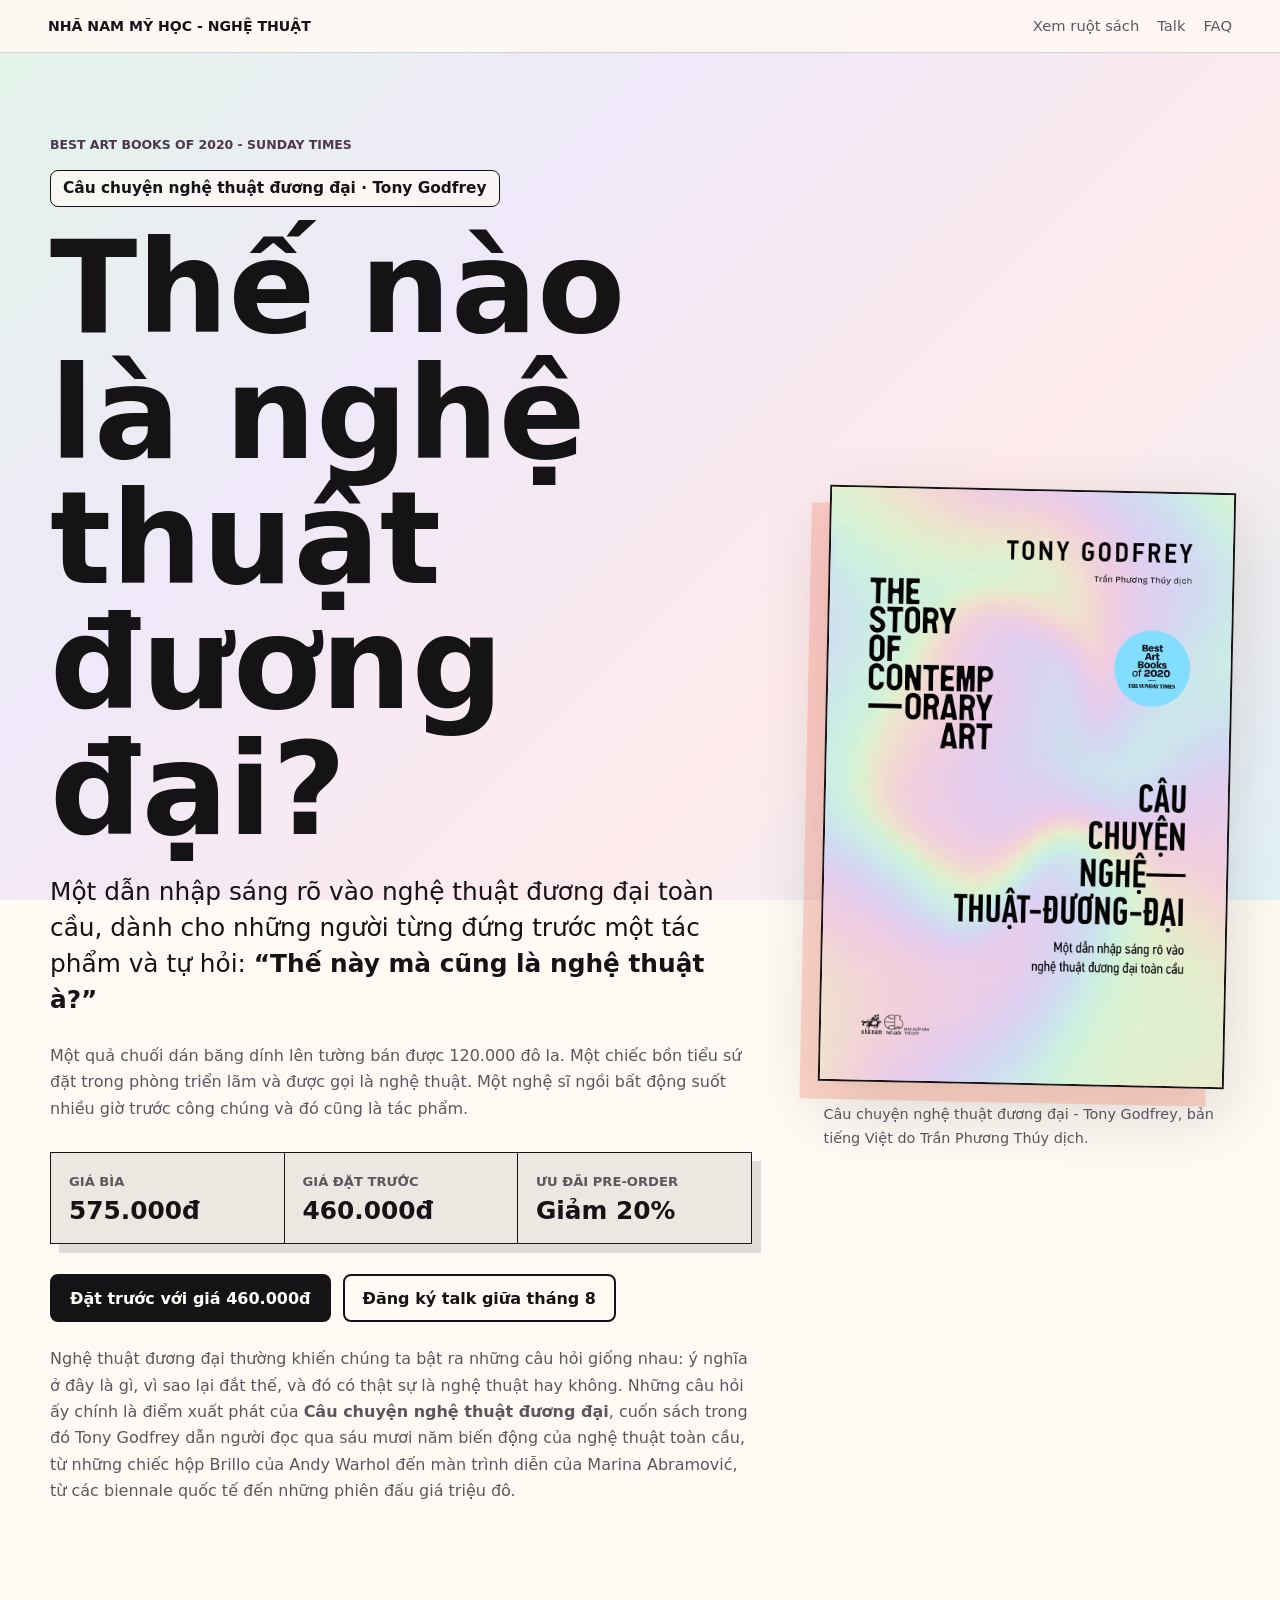
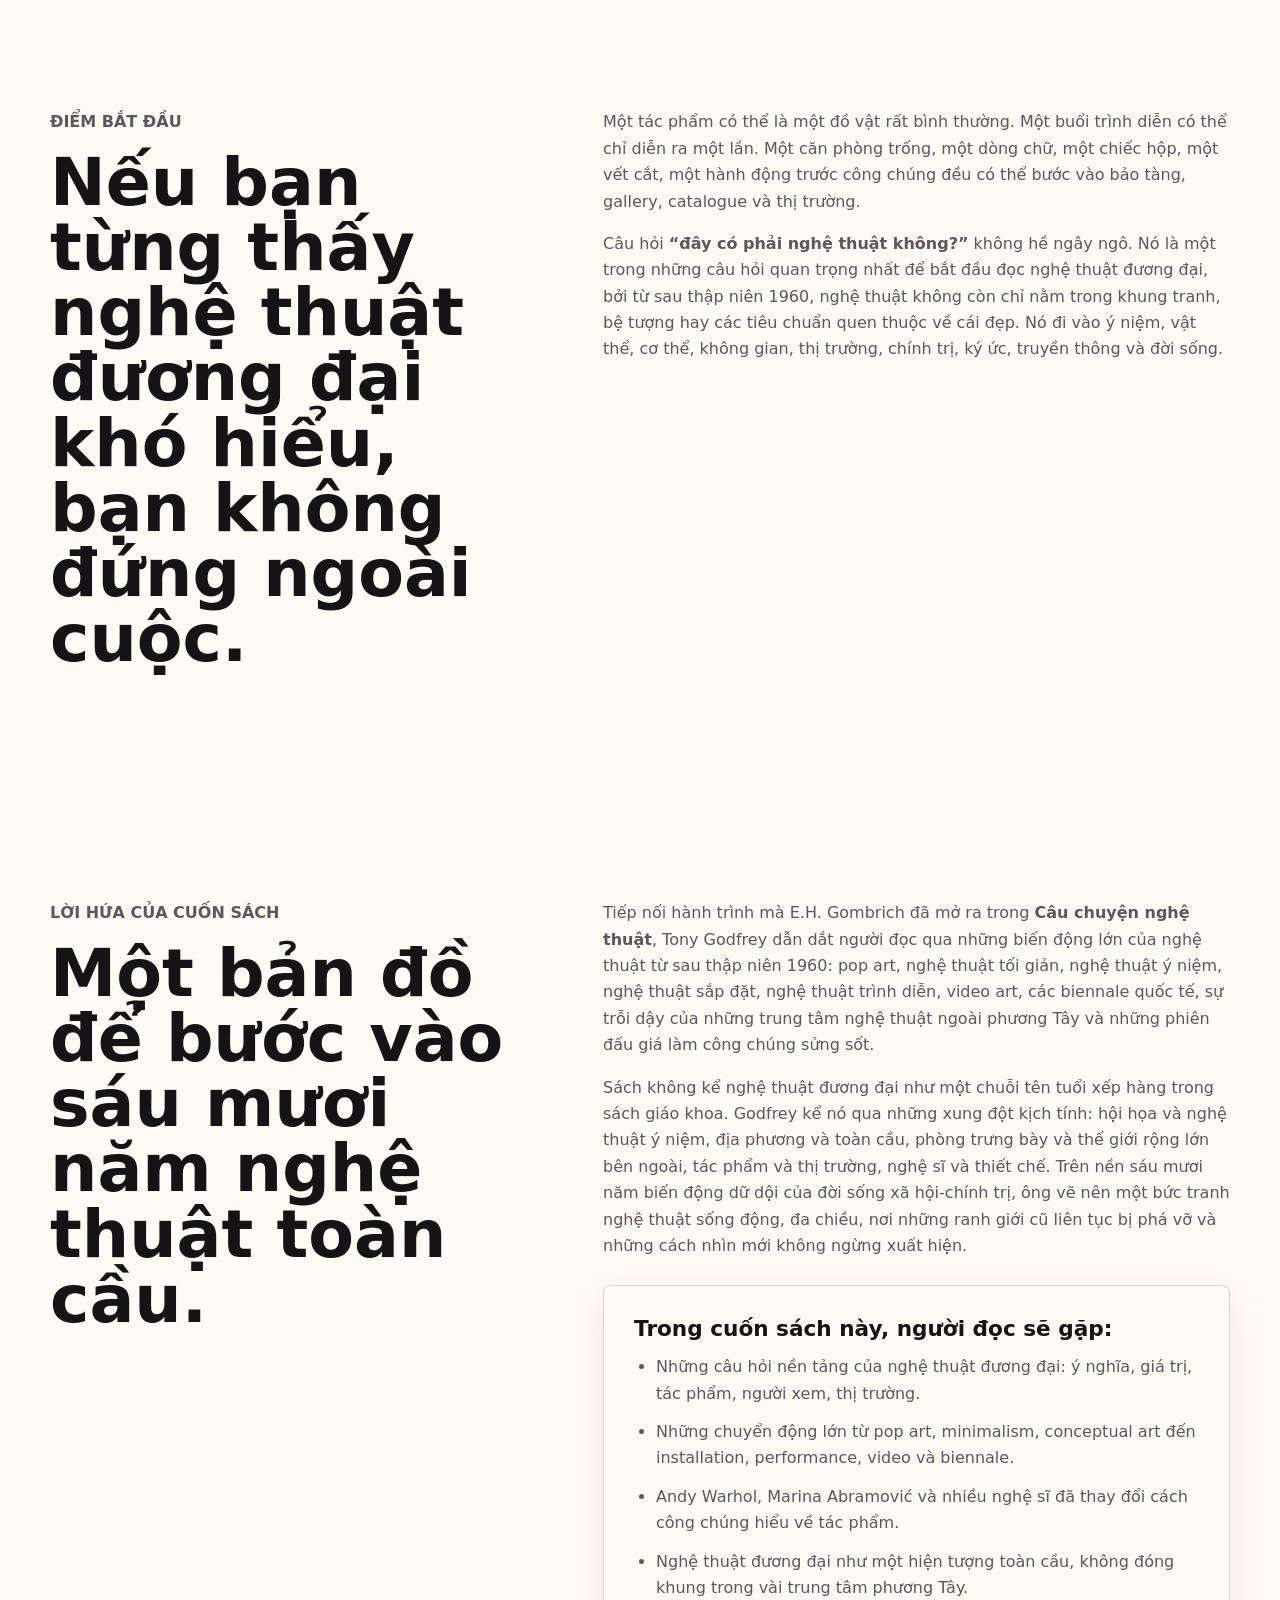
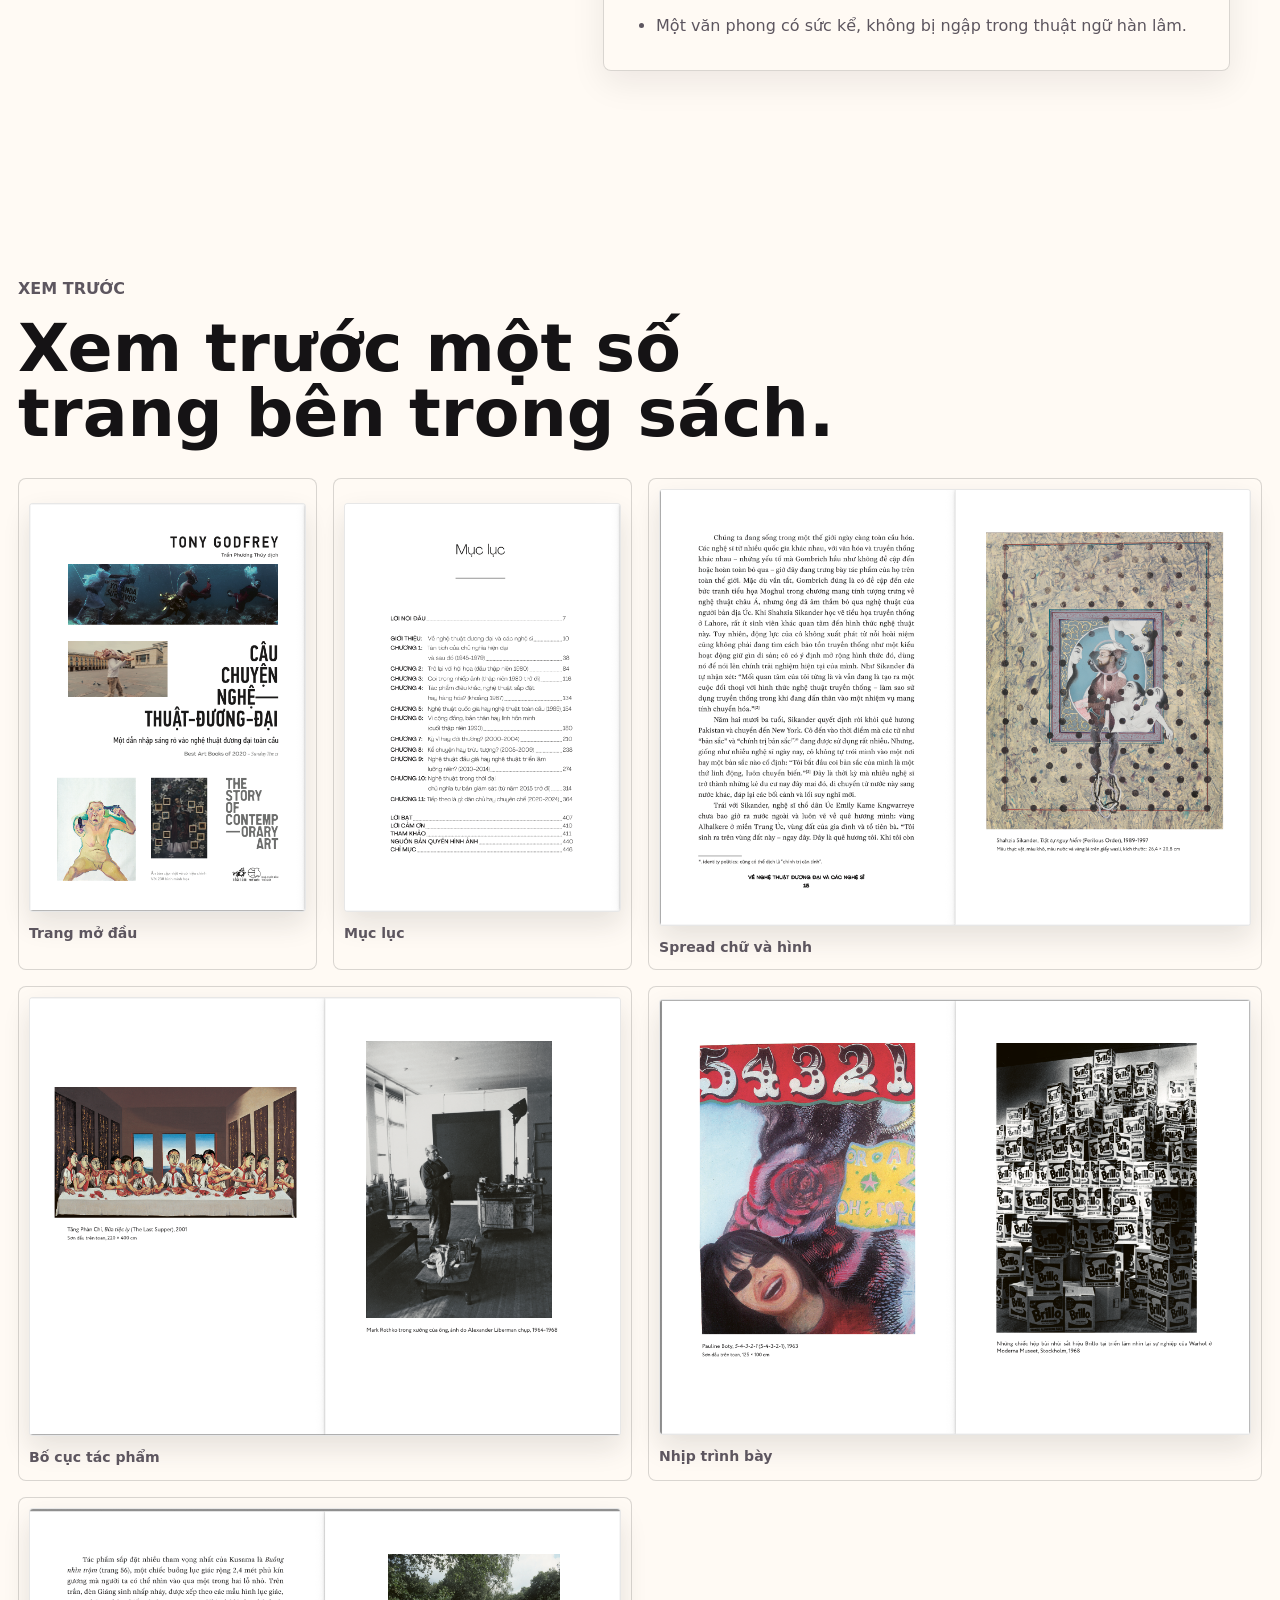
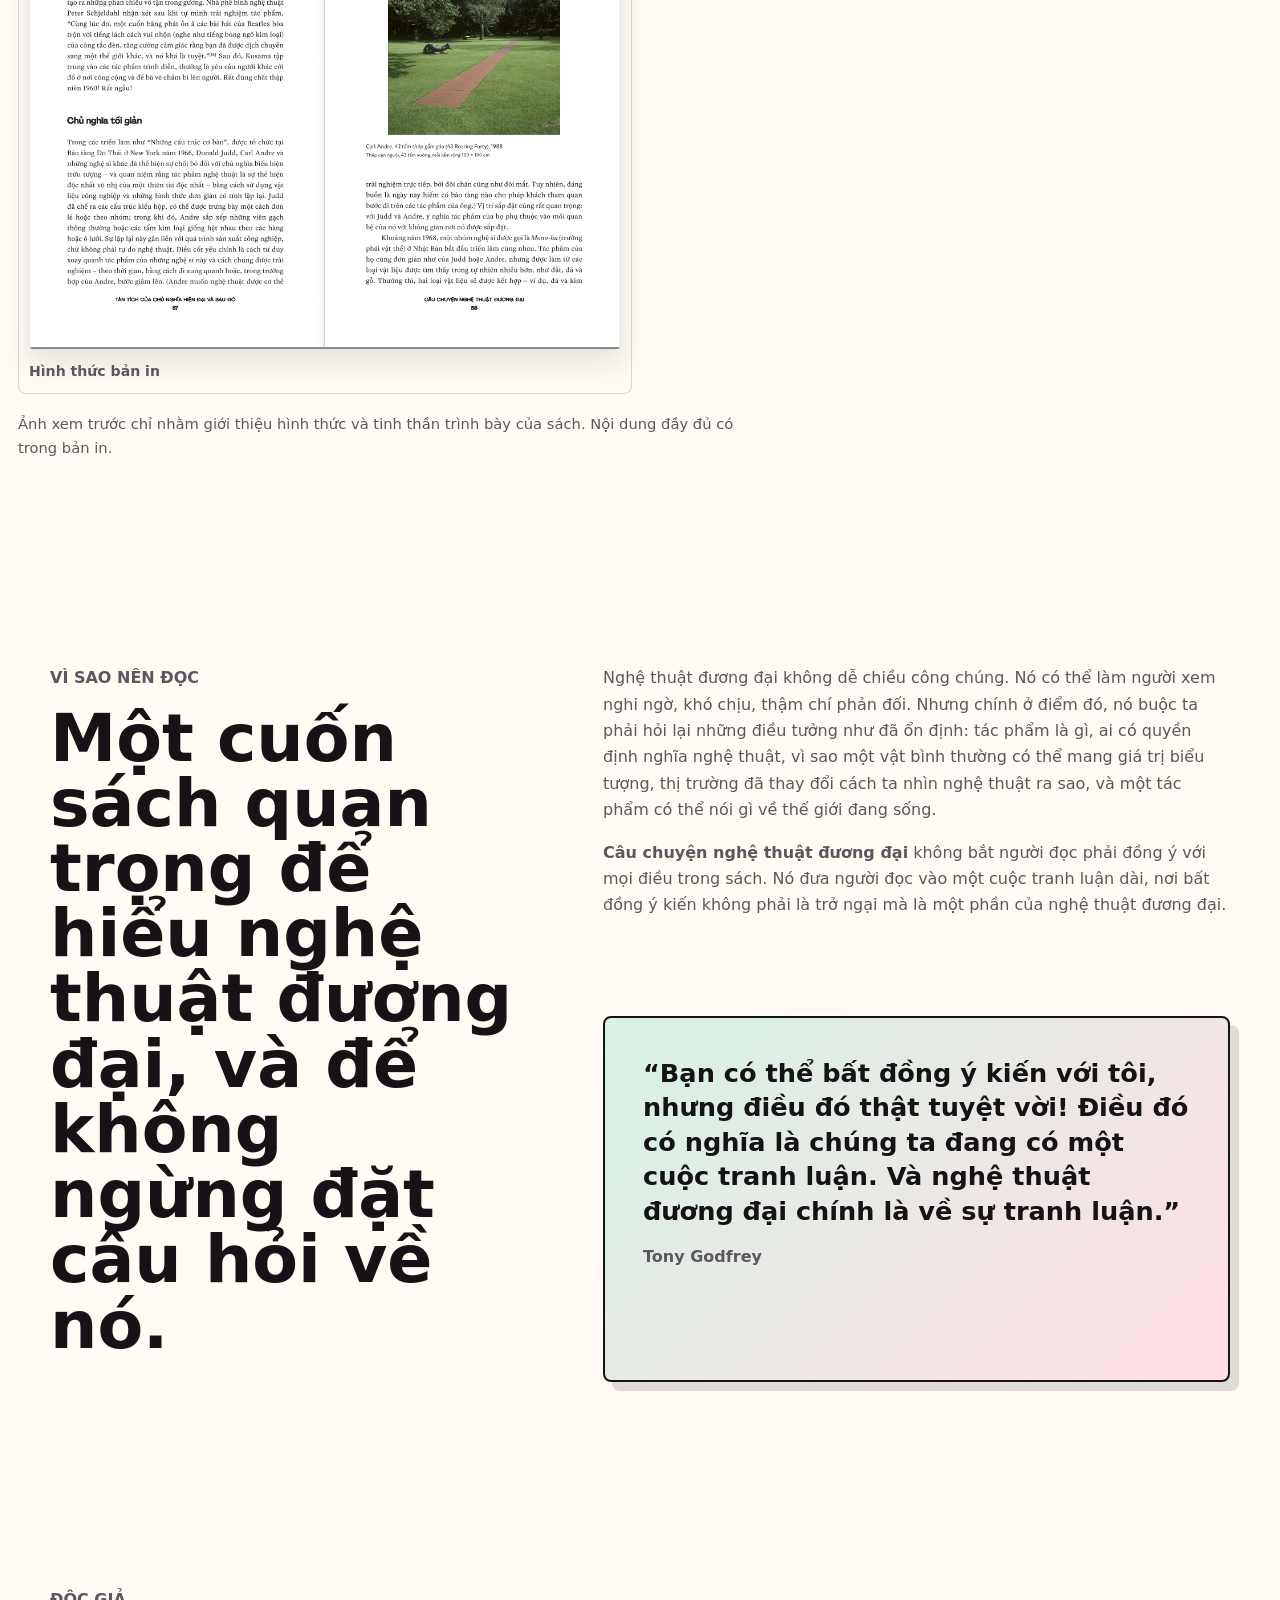
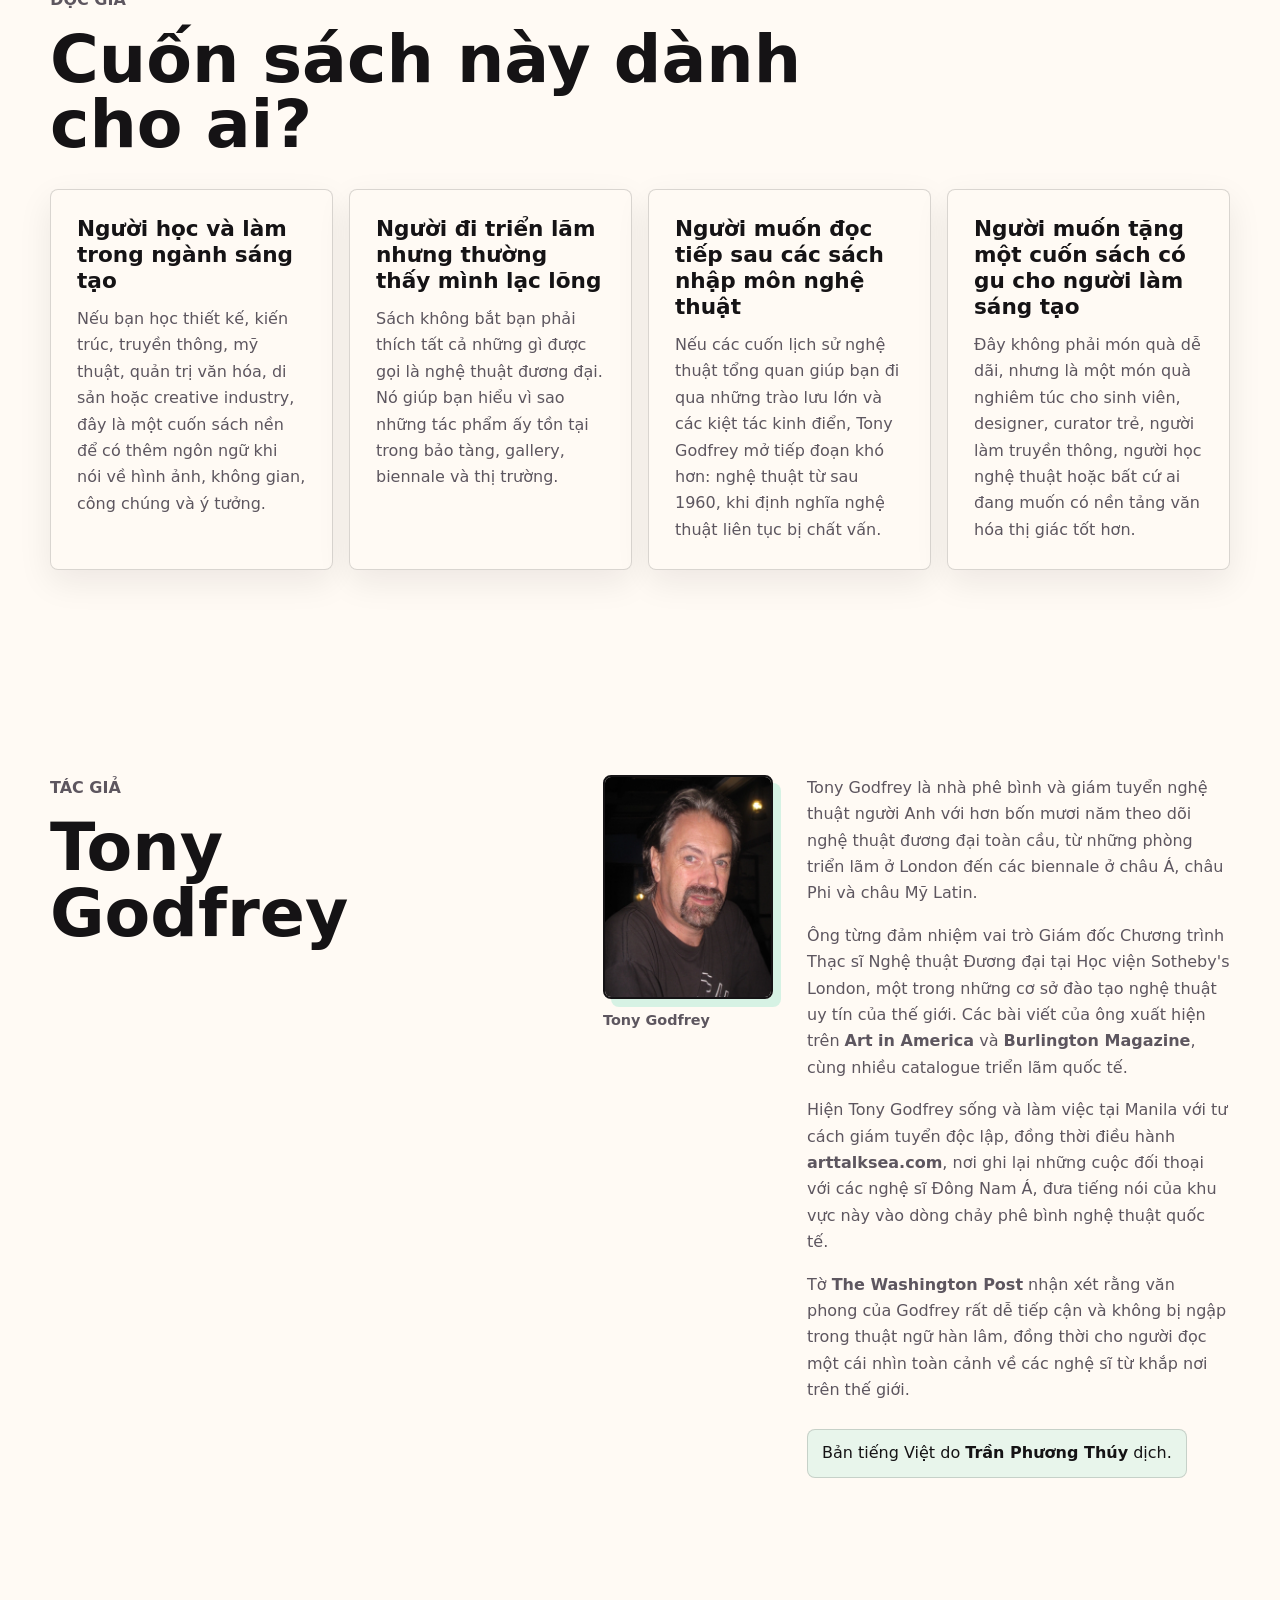
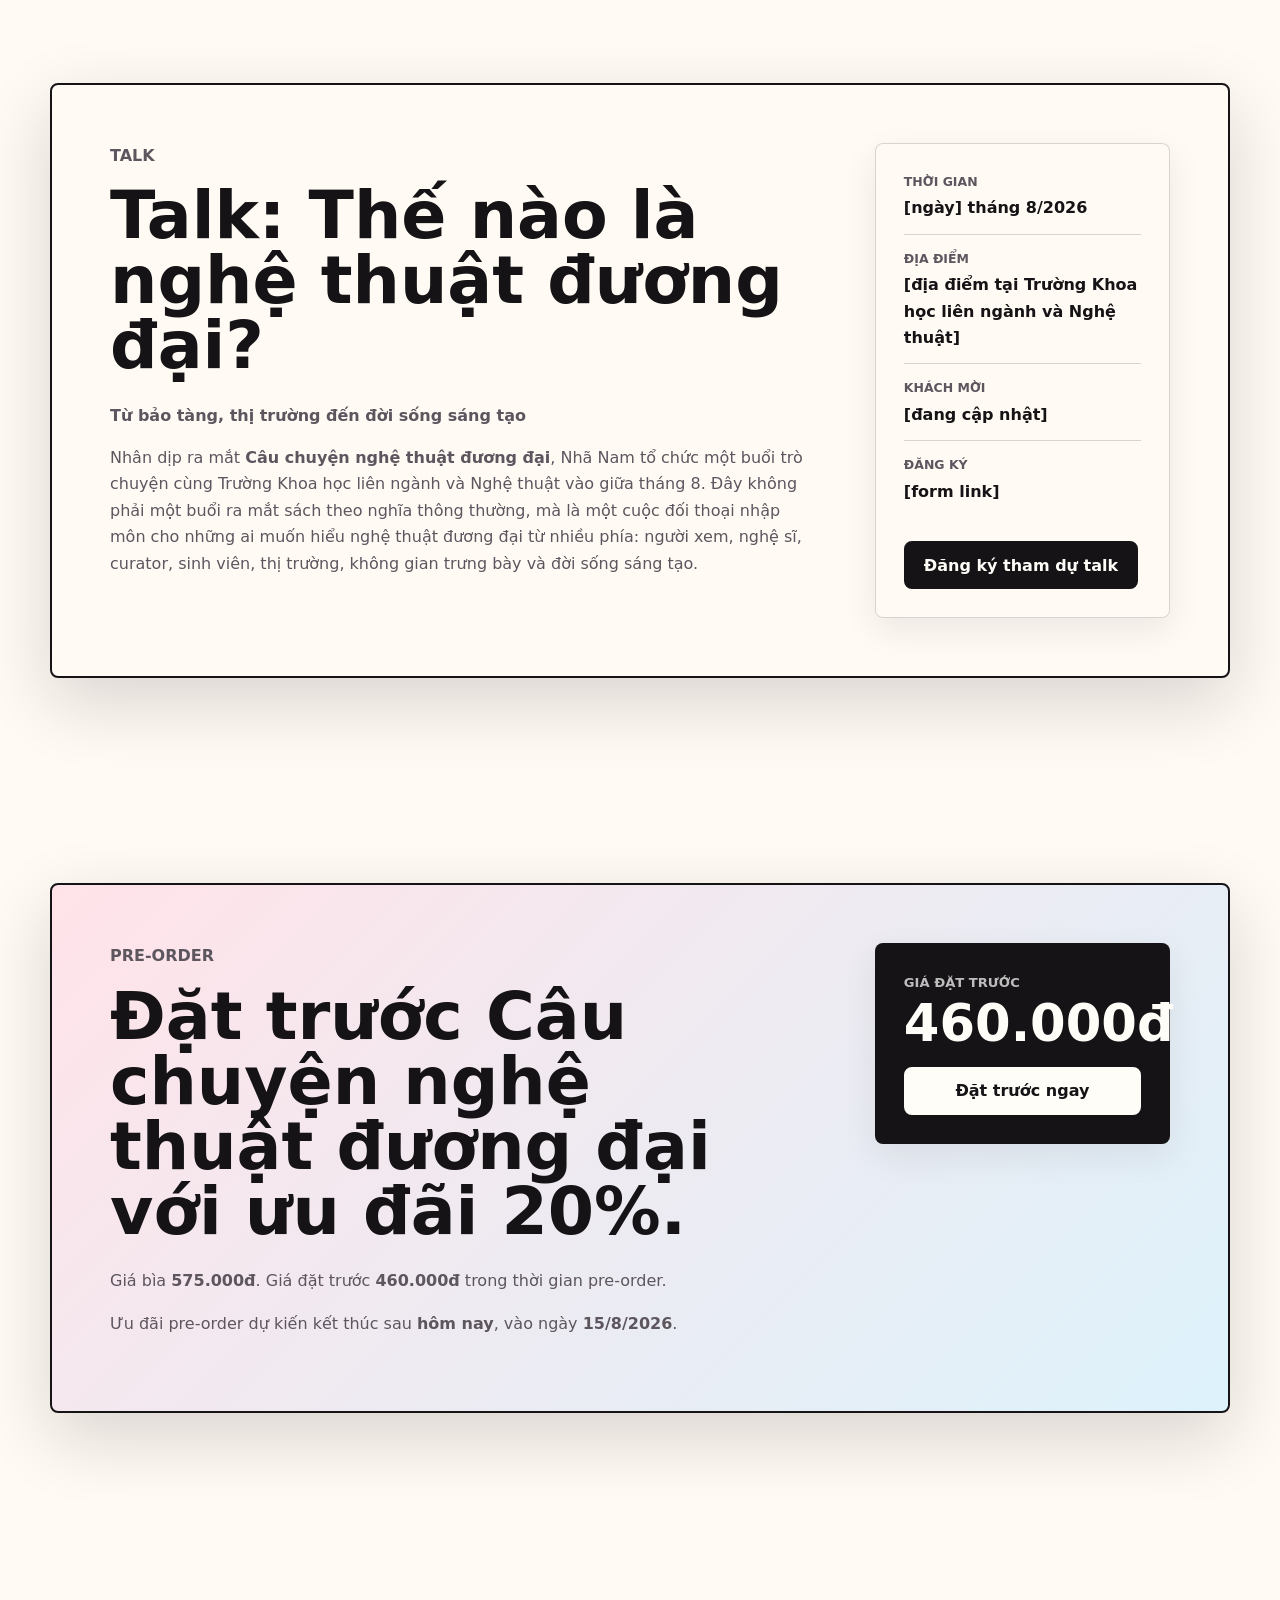
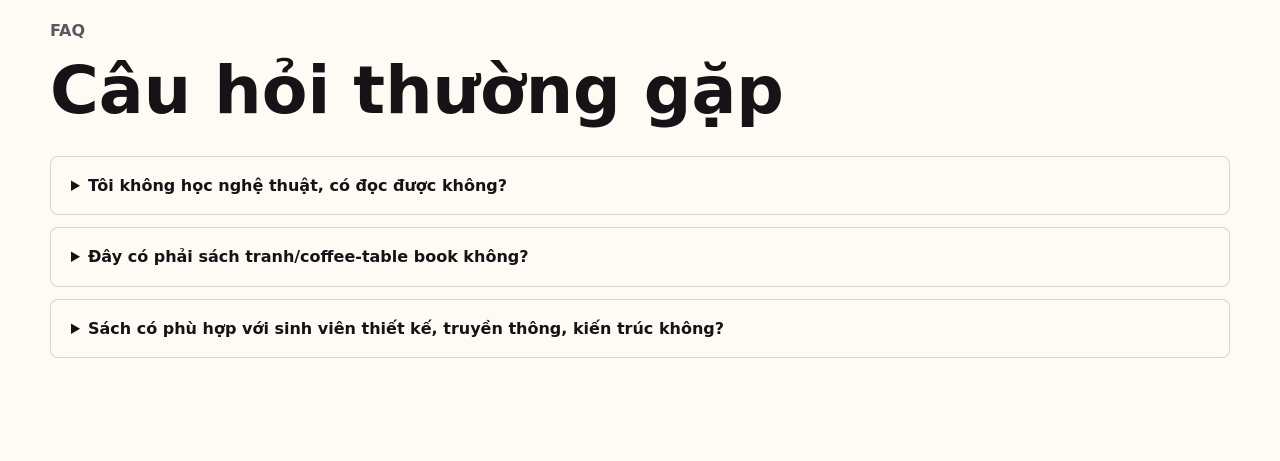
==== index.html @ 5136f299 "Serve landing page at root" ====
<!doctype html>
<html lang="vi">
  <head>
    <meta charset="utf-8">
    <meta name="viewport" content="width=device-width, initial-scale=1">
    <title>Câu chuyện nghệ thuật đương đại | Tony Godfrey | Nhã Nam</title>
    <meta name="description" content="Đặt trước Câu chuyện nghệ thuật đương đại của Tony Godfrey với ưu đãi 20%. Một dẫn nhập sáng rõ vào nghệ thuật đương đại toàn cầu từ sau thập niên 1960.">
    <meta name="robots" content="index, follow">
    <meta property="og:type" content="book">
    <meta property="og:url" content="/cau-chuyen-nghe-thuat-duong-dai/">
    <meta property="og:site_name" content="Nhã Nam">
    <meta property="og:title" content="Thế nào là nghệ thuật đương đại?">
    <meta property="og:description" content="Một cuốn sách dành cho những ai từng đứng trước một tác phẩm đương đại và tự hỏi: “Thế này mà cũng là nghệ thuật à?”">
    <meta property="og:image" content="/public/images/landing/contemporary-art/book-cover-full.jpg">
    <meta property="og:image:alt" content="Bìa sách Câu chuyện nghệ thuật đương đại của Tony Godfrey">
    <meta property="og:locale" content="vi_VN">
    <meta name="twitter:card" content="summary_large_image">
    <meta name="twitter:title" content="Thế nào là nghệ thuật đương đại?">
    <meta name="twitter:description" content="Đặt trước Câu chuyện nghệ thuật đương đại của Tony Godfrey với ưu đãi 20%.">
    <meta name="twitter:image" content="/public/images/landing/contemporary-art/book-cover-full.jpg">
    <link rel="canonical" href="/cau-chuyen-nghe-thuat-duong-dai/">
    <link rel="preload" as="image" href="/public/images/landing/contemporary-art/book-cover.jpg">
    <link rel="stylesheet" href="./cau-chuyen-nghe-thuat-duong-dai/styles.css">
    <script type="application/ld+json">
      {
        "@context": "https://schema.org",
        "@type": "Book",
        "name": "Câu chuyện nghệ thuật đương đại",
        "alternateName": "The Story of Contemporary Art",
        "author": {
          "@type": "Person",
          "name": "Tony Godfrey"
        },
        "translator": {
          "@type": "Person",
          "name": "Trần Phương Thúy"
        },
        "publisher": {
          "@type": "Organization",
          "name": "Nhã Nam"
        },
        "inLanguage": "vi",
        "offers": {
          "@type": "Offer",
          "price": "460000",
          "priceCurrency": "VND",
          "availability": "https://schema.org/PreOrder"
        }
      }
    </script>
  </head>
  <body>
    <header class="site-header" aria-label="Điều hướng landing page">
      <a class="brand" href="#top" aria-label="Câu chuyện nghệ thuật đương đại">Nhã Nam Mỹ học - Nghệ thuật</a>
      <nav class="nav-links" aria-label="Mục chính">
        <a href="#preview">Xem ruột sách</a>
        <a href="#talk">Talk</a>
        <a href="#faq">FAQ</a>
      </nav>
    </header>

    <main id="top">
      <section class="hero section-band">
        <div class="hero-copy">
          <p class="eyebrow">Best Art Books of 2020 - Sunday Times</p>
          <p class="book-kicker">Câu chuyện nghệ thuật đương đại · Tony Godfrey</p>
          <h1>Thế nào là nghệ thuật đương đại?</h1>
          <p class="hero-subtitle">Một dẫn nhập sáng rõ vào nghệ thuật đương đại toàn cầu, dành cho những người từng đứng trước một tác phẩm và tự hỏi: <strong>“Thế này mà cũng là nghệ thuật à?”</strong></p>
          <div class="hero-hook">
            <p>Một quả chuối dán băng dính lên tường bán được 120.000 đô la. Một chiếc bồn tiểu sứ đặt trong phòng triển lãm và được gọi là nghệ thuật. Một nghệ sĩ ngồi bất động suốt nhiều giờ trước công chúng và đó cũng là tác phẩm.</p>
          </div>

          <div class="price-panel" aria-label="Thông tin giá đặt trước">
            <div>
              <span>Giá bìa</span>
              <strong>575.000đ</strong>
            </div>
            <div>
              <span>Giá đặt trước</span>
              <strong>460.000đ</strong>
            </div>
            <div>
              <span>Ưu đãi pre-order</span>
              <strong>Giảm 20%</strong>
            </div>
          </div>

          <div class="cta-row" aria-label="Hành động chính">
            <!-- TODO: Replace href with final preorder URL when available. -->
            <a class="button button-primary" href="#preorder" data-event="ldp_art_book_preorder_click">Đặt trước với giá 460.000đ</a>
            <!-- TODO: Replace href with final talk form URL when available. -->
            <a class="button button-secondary" href="#talk" data-event="ldp_art_book_talk_register_click">Đăng ký talk giữa tháng 8</a>
          </div>

          <div class="hero-context">
            <p>Nghệ thuật đương đại thường khiến chúng ta bật ra những câu hỏi giống nhau: ý nghĩa ở đây là gì, vì sao lại đắt thế, và đó có thật sự là nghệ thuật hay không. Những câu hỏi ấy chính là điểm xuất phát của <strong>Câu chuyện nghệ thuật đương đại</strong>, cuốn sách trong đó Tony Godfrey dẫn người đọc qua sáu mươi năm biến động của nghệ thuật toàn cầu, từ những chiếc hộp Brillo của Andy Warhol đến màn trình diễn của Marina Abramović, từ các biennale quốc tế đến những phiên đấu giá triệu đô.</p>
          </div>
        </div>

        <figure class="hero-visual">
          <img src="/public/images/landing/contemporary-art/book-cover.jpg" width="2008" height="2953" alt="Bìa sách Câu chuyện nghệ thuật đương đại bản tiếng Việt" decoding="async">
          <figcaption>Câu chuyện nghệ thuật đương đại - Tony Godfrey, bản tiếng Việt do Trần Phương Thúy dịch.</figcaption>
        </figure>
      </section>

      <section class="section text-section" id="problem">
        <div class="section-heading">
          <p class="eyebrow">Điểm bắt đầu</p>
          <h2>Nếu bạn từng thấy nghệ thuật đương đại khó hiểu, bạn không đứng ngoài cuộc.</h2>
        </div>
        <div class="text-flow">
          <p>Một tác phẩm có thể là một đồ vật rất bình thường. Một buổi trình diễn có thể chỉ diễn ra một lần. Một căn phòng trống, một dòng chữ, một chiếc hộp, một vết cắt, một hành động trước công chúng đều có thể bước vào bảo tàng, gallery, catalogue và thị trường.</p>
          <p>Câu hỏi <strong>“đây có phải nghệ thuật không?”</strong> không hề ngây ngô. Nó là một trong những câu hỏi quan trọng nhất để bắt đầu đọc nghệ thuật đương đại, bởi từ sau thập niên 1960, nghệ thuật không còn chỉ nằm trong khung tranh, bệ tượng hay các tiêu chuẩn quen thuộc về cái đẹp. Nó đi vào ý niệm, vật thể, cơ thể, không gian, thị trường, chính trị, ký ức, truyền thông và đời sống.</p>
        </div>
      </section>

      <section class="section promise-section" id="promise">
        <div class="section-heading">
          <p class="eyebrow">Lời hứa của cuốn sách</p>
          <h2>Một bản đồ để bước vào sáu mươi năm nghệ thuật toàn cầu.</h2>
        </div>
        <div class="promise-grid">
          <div class="text-flow">
            <p>Tiếp nối hành trình mà E.H. Gombrich đã mở ra trong <strong>Câu chuyện nghệ thuật</strong>, Tony Godfrey dẫn dắt người đọc qua những biến động lớn của nghệ thuật từ sau thập niên 1960: pop art, nghệ thuật tối giản, nghệ thuật ý niệm, nghệ thuật sắp đặt, nghệ thuật trình diễn, video art, các biennale quốc tế, sự trỗi dậy của những trung tâm nghệ thuật ngoài phương Tây và những phiên đấu giá làm công chúng sửng sốt.</p>
            <p>Sách không kể nghệ thuật đương đại như một chuỗi tên tuổi xếp hàng trong sách giáo khoa. Godfrey kể nó qua những xung đột kịch tính: hội họa và nghệ thuật ý niệm, địa phương và toàn cầu, phòng trưng bày và thế giới rộng lớn bên ngoài, tác phẩm và thị trường, nghệ sĩ và thiết chế. Trên nền sáu mươi năm biến động dữ dội của đời sống xã hội-chính trị, ông vẽ nên một bức tranh nghệ thuật sống động, đa chiều, nơi những ranh giới cũ liên tục bị phá vỡ và những cách nhìn mới không ngừng xuất hiện.</p>
          </div>
          <div class="proof-list" aria-label="Người đọc sẽ gặp">
            <h3>Trong cuốn sách này, người đọc sẽ gặp:</h3>
            <ul>
              <li>Những câu hỏi nền tảng của nghệ thuật đương đại: ý nghĩa, giá trị, tác phẩm, người xem, thị trường.</li>
              <li>Những chuyển động lớn từ pop art, minimalism, conceptual art đến installation, performance, video và biennale.</li>
              <li>Andy Warhol, Marina Abramović và nhiều nghệ sĩ đã thay đổi cách công chúng hiểu về tác phẩm.</li>
              <li>Nghệ thuật đương đại như một hiện tượng toàn cầu, không đóng khung trong vài trung tâm phương Tây.</li>
              <li>Một văn phong có sức kể, không bị ngập trong thuật ngữ hàn lâm.</li>
            </ul>
          </div>
        </div>
      </section>

      <section class="section preview-section" id="preview">
        <div class="section-heading compact">
          <p class="eyebrow">Xem trước</p>
          <h2>Xem trước một số trang bên trong sách.</h2>
        </div>
        <div class="preview-gallery" aria-label="Ảnh xem trước ruột sách">
          <figure>
            <img src="/public/images/landing/contemporary-art/interior-01.png" width="518" height="766" loading="lazy" alt="Trang mở đầu xem trước của sách Câu chuyện nghệ thuật đương đại">
            <figcaption>Trang mở đầu</figcaption>
          </figure>
          <figure>
            <img src="/public/images/landing/contemporary-art/interior-02.png" width="516" height="764" loading="lazy" alt="Mục lục xem trước của sách Câu chuyện nghệ thuật đương đại">
            <figcaption>Mục lục</figcaption>
          </figure>
          <figure class="wide">
            <img src="/public/images/landing/contemporary-art/interior-03.png" width="1037" height="764" loading="lazy" alt="Spread ruột sách Câu chuyện nghệ thuật đương đại với chữ và hình ảnh minh họa">
            <figcaption>Spread chữ và hình</figcaption>
          </figure>
          <figure class="wide">
            <img src="/public/images/landing/contemporary-art/interior-04.png" width="1034" height="766" loading="lazy" alt="Spread xem trước bố cục chữ và tác phẩm trong Câu chuyện nghệ thuật đương đại">
            <figcaption>Bố cục tác phẩm</figcaption>
          </figure>
          <figure class="wide">
            <img src="/public/images/landing/contemporary-art/interior-05.png" width="1040" height="766" loading="lazy" alt="Spread ruột sách thể hiện nhịp trình bày của Câu chuyện nghệ thuật đương đại">
            <figcaption>Nhịp trình bày</figcaption>
          </figure>
          <figure class="wide">
            <img src="/public/images/landing/contemporary-art/interior-06.png" width="1035" height="772" loading="lazy" alt="Spread xem trước hình thức và tinh thần trình bày của Câu chuyện nghệ thuật đương đại">
            <figcaption>Hình thức bản in</figcaption>
          </figure>
        </div>
        <p class="gallery-note">Ảnh xem trước chỉ nhằm giới thiệu hình thức và tinh thần trình bày của sách. Nội dung đầy đủ có trong bản in.</p>
      </section>

      <section class="section matter-section" id="why">
        <div class="section-heading">
          <p class="eyebrow">Vì sao nên đọc</p>
          <h2>Một cuốn sách quan trọng để hiểu nghệ thuật đương đại, và để không ngừng đặt câu hỏi về nó.</h2>
        </div>
        <div class="matter-grid">
          <div class="text-flow">
            <p>Nghệ thuật đương đại không dễ chiều công chúng. Nó có thể làm người xem nghi ngờ, khó chịu, thậm chí phản đối. Nhưng chính ở điểm đó, nó buộc ta phải hỏi lại những điều tưởng như đã ổn định: tác phẩm là gì, ai có quyền định nghĩa nghệ thuật, vì sao một vật bình thường có thể mang giá trị biểu tượng, thị trường đã thay đổi cách ta nhìn nghệ thuật ra sao, và một tác phẩm có thể nói gì về thế giới đang sống.</p>
            <p><strong>Câu chuyện nghệ thuật đương đại</strong> không bắt người đọc phải đồng ý với mọi điều trong sách. Nó đưa người đọc vào một cuộc tranh luận dài, nơi bất đồng ý kiến không phải là trở ngại mà là một phần của nghệ thuật đương đại.</p>
          </div>
          <blockquote>
            <p>“Bạn có thể bất đồng ý kiến với tôi, nhưng điều đó thật tuyệt vời! Điều đó có nghĩa là chúng ta đang có một cuộc tranh luận. Và nghệ thuật đương đại chính là về sự tranh luận.”</p>
            <cite>Tony Godfrey</cite>
          </blockquote>
        </div>
      </section>

      <section class="section audience-section" id="audience">
        <div class="section-heading compact">
          <p class="eyebrow">Độc giả</p>
          <h2>Cuốn sách này dành cho ai?</h2>
        </div>
        <div class="audience-grid">
          <article>
            <h3>Người học và làm trong ngành sáng tạo</h3>
            <p>Nếu bạn học thiết kế, kiến trúc, truyền thông, mỹ thuật, quản trị văn hóa, di sản hoặc creative industry, đây là một cuốn sách nền để có thêm ngôn ngữ khi nói về hình ảnh, không gian, công chúng và ý tưởng.</p>
          </article>
          <article>
            <h3>Người đi triển lãm nhưng thường thấy mình lạc lõng</h3>
            <p>Sách không bắt bạn phải thích tất cả những gì được gọi là nghệ thuật đương đại. Nó giúp bạn hiểu vì sao những tác phẩm ấy tồn tại trong bảo tàng, gallery, biennale và thị trường.</p>
          </article>
          <article>
            <h3>Người muốn đọc tiếp sau các sách nhập môn nghệ thuật</h3>
            <p>Nếu các cuốn lịch sử nghệ thuật tổng quan giúp bạn đi qua những trào lưu lớn và các kiệt tác kinh điển, Tony Godfrey mở tiếp đoạn khó hơn: nghệ thuật từ sau 1960, khi định nghĩa nghệ thuật liên tục bị chất vấn.</p>
          </article>
          <article>
            <h3>Người muốn tặng một cuốn sách có gu cho người làm sáng tạo</h3>
            <p>Đây không phải món quà dễ dãi, nhưng là một món quà nghiêm túc cho sinh viên, designer, curator trẻ, người làm truyền thông, người học nghệ thuật hoặc bất cứ ai đang muốn có nền tảng văn hóa thị giác tốt hơn.</p>
          </article>
        </div>
      </section>

      <section class="section author-section" id="author">
        <div class="section-heading">
          <p class="eyebrow">Tác giả</p>
          <h2>Tony Godfrey</h2>
        </div>
        <div class="author-panel">
          <figure class="author-portrait">
            <img src="/public/images/landing/contemporary-art/author-tony-godfrey.webp" width="692" height="919" loading="lazy" alt="Chân dung Tony Godfrey, tác giả Câu chuyện nghệ thuật đương đại">
            <figcaption>Tony Godfrey</figcaption>
          </figure>
          <div class="text-flow author-copy">
            <p>Tony Godfrey là nhà phê bình và giám tuyển nghệ thuật người Anh với hơn bốn mươi năm theo dõi nghệ thuật đương đại toàn cầu, từ những phòng triển lãm ở London đến các biennale ở châu Á, châu Phi và châu Mỹ Latin.</p>
            <p>Ông từng đảm nhiệm vai trò Giám đốc Chương trình Thạc sĩ Nghệ thuật Đương đại tại Học viện Sotheby's London, một trong những cơ sở đào tạo nghệ thuật uy tín của thế giới. Các bài viết của ông xuất hiện trên <strong>Art in America</strong> và <strong>Burlington Magazine</strong>, cùng nhiều catalogue triển lãm quốc tế.</p>
            <p>Hiện Tony Godfrey sống và làm việc tại Manila với tư cách giám tuyển độc lập, đồng thời điều hành <strong>arttalksea.com</strong>, nơi ghi lại những cuộc đối thoại với các nghệ sĩ Đông Nam Á, đưa tiếng nói của khu vực này vào dòng chảy phê bình nghệ thuật quốc tế.</p>
            <p>Tờ <strong>The Washington Post</strong> nhận xét rằng văn phong của Godfrey rất dễ tiếp cận và không bị ngập trong thuật ngữ hàn lâm, đồng thời cho người đọc một cái nhìn toàn cảnh về các nghệ sĩ từ khắp nơi trên thế giới.</p>
            <p class="translator-line">Bản tiếng Việt do <strong>Trần Phương Thúy</strong> dịch.</p>
          </div>
        </div>
      </section>

      <section class="section talk-section" id="talk">
        <div class="talk-panel">
          <div>
            <p class="eyebrow">Talk</p>
            <h2>Talk: Thế nào là nghệ thuật đương đại?</h2>
            <p class="talk-subtitle">Từ bảo tàng, thị trường đến đời sống sáng tạo</p>
            <p>Nhân dịp ra mắt <strong>Câu chuyện nghệ thuật đương đại</strong>, Nhã Nam tổ chức một buổi trò chuyện cùng Trường Khoa học liên ngành và Nghệ thuật vào giữa tháng 8. Đây không phải một buổi ra mắt sách theo nghĩa thông thường, mà là một cuộc đối thoại nhập môn cho những ai muốn hiểu nghệ thuật đương đại từ nhiều phía: người xem, nghệ sĩ, curator, sinh viên, thị trường, không gian trưng bày và đời sống sáng tạo.</p>
          </div>
          <div class="event-card" aria-label="Thông tin talk đang cập nhật">
            <dl>
              <div>
                <dt>Thời gian</dt>
                <dd>[ngày] tháng 8/2026</dd>
              </div>
              <div>
                <dt>Địa điểm</dt>
                <dd>[địa điểm tại Trường Khoa học liên ngành và Nghệ thuật]</dd>
              </div>
              <div>
                <dt>Khách mời</dt>
                <dd>[đang cập nhật]</dd>
              </div>
              <div>
                <dt>Đăng ký</dt>
                <dd>[form link]</dd>
              </div>
            </dl>
            <!-- TODO: Replace href with final talk form URL when available. -->
            <a class="button button-primary" href="#talk" data-event="ldp_art_book_talk_register_click">Đăng ký tham dự talk</a>
          </div>
        </div>
      </section>

      <section class="section preorder-section" id="preorder">
        <div class="preorder-card">
          <div>
            <p class="eyebrow">Pre-order</p>
            <h2>Đặt trước Câu chuyện nghệ thuật đương đại với ưu đãi 20%.</h2>
            <p>Giá bìa <strong>575.000đ</strong>. Giá đặt trước <strong>460.000đ</strong> trong thời gian pre-order.</p>
            <p class="countdown-line">Ưu đãi pre-order dự kiến kết thúc sau <strong data-countdown-target="2026-08-15">44 ngày</strong>, vào ngày <strong>15/8/2026</strong>.</p>
          </div>
          <div class="preorder-action">
            <span>Giá đặt trước</span>
            <strong>460.000đ</strong>
            <!-- TODO: Replace href with final preorder URL when available. -->
            <a class="button button-primary" href="#preorder" data-event="ldp_art_book_preorder_click">Đặt trước ngay</a>
          </div>
        </div>
      </section>

      <section class="section faq-section" id="faq">
        <div class="section-heading compact">
          <p class="eyebrow">FAQ</p>
          <h2>Câu hỏi thường gặp</h2>
        </div>
        <div class="faq-list">
          <details data-event="ldp_art_book_faq_open">
            <summary>Tôi không học nghệ thuật, có đọc được không?</summary>
            <p>Có. Cuốn sách được viết như một dẫn nhập cho người muốn bước vào nghệ thuật đương đại, không yêu cầu người đọc phải có nền tảng chuyên ngành từ trước.</p>
          </details>
          <details data-event="ldp_art_book_faq_open">
            <summary>Đây có phải sách tranh/coffee-table book không?</summary>
            <p>Không. Sách có hình ảnh, nhưng giá trị chính nằm ở việc giúp người đọc hiểu lịch sử, bối cảnh, nhân vật, tác phẩm và các tranh luận của nghệ thuật đương đại.</p>
          </details>
          <details data-event="ldp_art_book_faq_open">
            <summary>Sách có phù hợp với sinh viên thiết kế, truyền thông, kiến trúc không?</summary>
            <p>Có. Đây là nhóm độc giả rất phù hợp, vì nghệ thuật đương đại liên quan trực tiếp đến cách ta hiểu hình ảnh, không gian, công chúng, thiết chế và đời sống sáng tạo.</p>
          </details>
        </div>
      </section>
    </main>

    <div class="sticky-cta" aria-label="Hành động nhanh trên mobile">
      <!-- TODO: Replace href with final preorder URL when available. -->
      <a class="button button-primary" href="#preorder" data-event="ldp_art_book_sticky_cta_click">Đặt trước với giá 460.000đ</a>
      <!-- TODO: Replace href with final talk form URL when available. -->
      <a class="button button-secondary" href="#talk" data-event="ldp_art_book_talk_register_click">Talk tháng 8</a>
    </div>

    <script src="./cau-chuyen-nghe-thuat-duong-dai/script.js"></script>
  </body>
</html>
---- cau-chuyen-nghe-thuat-duong-dai/styles.css ----
:root {
  --ink: #151315;
  --muted: #5d565f;
  --paper: #fffaf4;
  --soft: #f7eee9;
  --mint: #cbf0df;
  --lilac: #d9d0ff;
  --rose: #ffd2df;
  --aqua: #c4ecff;
  --accent: #ff5c35;
  --accent-dark: #25140f;
  --line: rgba(21, 19, 21, 0.16);
  --shadow: 0 24px 70px rgba(21, 19, 21, 0.16);
  --max: 1180px;
}

* {
  box-sizing: border-box;
}

html {
  scroll-behavior: smooth;
}

body {
  margin: 0;
  background: var(--paper);
  color: var(--ink);
  font-family: Inter, ui-sans-serif, system-ui, -apple-system, BlinkMacSystemFont, "Segoe UI", sans-serif;
  line-height: 1.65;
}

body::before {
  position: fixed;
  inset: 0;
  z-index: -1;
  pointer-events: none;
  content: "";
  background:
    linear-gradient(135deg, rgba(203, 240, 223, 0.55), rgba(217, 208, 255, 0.42) 34%, rgba(255, 210, 223, 0.38) 68%, rgba(196, 236, 255, 0.48)),
    var(--paper);
}

a {
  color: inherit;
}

img {
  display: block;
  max-width: 100%;
  height: auto;
}

strong {
  font-weight: 800;
}

.site-header {
  position: sticky;
  top: 0;
  z-index: 20;
  display: flex;
  align-items: center;
  justify-content: space-between;
  gap: 24px;
  padding: 14px clamp(18px, 4vw, 48px);
  border-bottom: 1px solid var(--line);
  background: rgba(255, 250, 244, 0.86);
  backdrop-filter: blur(18px);
}

.brand {
  font-size: 0.88rem;
  font-weight: 800;
  text-decoration: none;
  text-transform: uppercase;
}

.nav-links {
  display: flex;
  gap: 18px;
  color: var(--muted);
  font-size: 0.92rem;
}

.nav-links a {
  text-decoration: none;
}

.nav-links a:hover,
.nav-links a:focus-visible {
  color: var(--ink);
}

.section,
.section-band {
  width: min(var(--max), calc(100% - 36px));
  margin: 0 auto;
}

.section {
  padding: clamp(56px, 8vw, 104px) 0;
}

.section-band {
  padding: clamp(34px, 7vw, 82px) 0 clamp(58px, 8vw, 108px);
}

.hero {
  display: grid;
  grid-template-columns: minmax(0, 1.07fr) minmax(280px, 0.62fr);
  align-items: center;
  gap: clamp(32px, 6vw, 72px);
  min-height: calc(100vh - 62px);
}

.hero-copy {
  min-width: 0;
}

.eyebrow {
  margin: 0 0 14px;
  color: #4a394d;
  font-size: 0.78rem;
  font-weight: 900;
  letter-spacing: 0;
  text-transform: uppercase;
}

.book-kicker {
  width: fit-content;
  margin: 0 0 18px;
  padding: 8px 12px;
  border: 1px solid var(--ink);
  border-radius: 8px;
  background: rgba(255, 250, 244, 0.72);
  font-size: clamp(0.95rem, 1.2vw, 1.08rem);
  font-weight: 900;
  line-height: 1.25;
}

h1,
h2,
h3,
p {
  margin-top: 0;
}

h1,
h2 {
  line-height: 0.98;
  letter-spacing: 0;
}

h1 {
  max-width: 860px;
  margin-bottom: 22px;
  font-size: clamp(3.6rem, 10vw, 9.25rem);
}

h2 {
  max-width: 870px;
  margin-bottom: 24px;
  font-size: clamp(2.25rem, 5.2vw, 5.75rem);
}

h3 {
  margin-bottom: 12px;
  font-size: clamp(1.08rem, 2vw, 1.35rem);
  line-height: 1.2;
}

.hero-subtitle {
  max-width: 760px;
  font-size: clamp(1.12rem, 2vw, 1.55rem);
  line-height: 1.45;
}

.hero-body,
.hero-hook,
.hero-context,
.text-flow,
.section-heading p,
.talk-panel p,
.preorder-card p {
  color: var(--muted);
  font-size: clamp(1rem, 1.25vw, 1.1rem);
}

.hero-hook {
  max-width: 760px;
}

.hero-hook p {
  margin-bottom: 0;
}

.hero-context {
  max-width: 820px;
  margin-top: 24px;
}

.hero-context p {
  margin-bottom: 0;
}

.price-panel {
  display: grid;
  grid-template-columns: repeat(3, minmax(0, 1fr));
  gap: 1px;
  width: min(760px, 100%);
  margin: 30px 0;
  overflow: hidden;
  border: 1px solid var(--ink);
  background: var(--ink);
  box-shadow: 9px 9px 0 rgba(21, 19, 21, 0.13);
}

.price-panel div {
  padding: 18px;
  background: rgba(255, 250, 244, 0.92);
}

.price-panel span,
.preorder-action span {
  display: block;
  color: var(--muted);
  font-size: 0.82rem;
  font-weight: 800;
  text-transform: uppercase;
}

.price-panel strong {
  display: block;
  margin-top: 4px;
  font-size: clamp(1.16rem, 2vw, 1.55rem);
  line-height: 1.15;
}

.cta-row {
  display: flex;
  flex-wrap: wrap;
  gap: 12px;
}

.button {
  display: inline-flex;
  align-items: center;
  justify-content: center;
  min-height: 48px;
  padding: 12px 18px;
  border: 2px solid var(--ink);
  border-radius: 8px;
  font-weight: 900;
  line-height: 1.2;
  text-align: center;
  text-decoration: none;
  transition: transform 160ms ease, box-shadow 160ms ease, background-color 160ms ease;
}

.button:hover,
.button:focus-visible {
  transform: translateY(-2px);
  box-shadow: 6px 6px 0 rgba(21, 19, 21, 0.16);
}

.button-primary {
  background: var(--ink);
  color: #fffdf8;
}

.button-secondary {
  background: rgba(255, 250, 244, 0.72);
  color: var(--ink);
}

.hero-visual {
  margin: 0;
}

.hero-visual img {
  width: min(420px, 100%);
  margin-inline: auto;
  border: 2px solid var(--ink);
  box-shadow: -18px 18px 0 rgba(255, 92, 53, 0.22), var(--shadow);
  transform: rotate(1.2deg);
}

.hero-visual figcaption {
  max-width: 420px;
  margin: 18px auto 0;
  color: var(--muted);
  font-size: 0.9rem;
}

.text-section,
.promise-section,
.matter-section,
.author-section {
  display: grid;
  grid-template-columns: minmax(240px, 0.78fr) minmax(0, 1fr);
  gap: clamp(28px, 5vw, 70px);
}

.section-heading {
  min-width: 0;
}

.section-heading.compact {
  max-width: 820px;
  margin-bottom: 32px;
}

.text-flow p:last-child,
.section-heading p:last-child {
  margin-bottom: 0;
}

.promise-grid,
.matter-grid {
  display: grid;
  grid-template-columns: minmax(0, 1fr);
  gap: 26px;
}

.proof-list,
.event-card,
.preorder-action,
.audience-grid article {
  border: 1px solid var(--line);
  border-radius: 8px;
  background: rgba(255, 250, 244, 0.82);
  box-shadow: 0 12px 34px rgba(21, 19, 21, 0.08);
}

.proof-list {
  padding: clamp(20px, 3vw, 30px);
}

.proof-list ul {
  display: grid;
  gap: 12px;
  margin: 0;
  padding-left: 22px;
  color: var(--muted);
}

.preview-section {
  width: min(1320px, calc(100% - 36px));
}

.preview-gallery {
  display: grid;
  grid-template-columns: repeat(4, minmax(0, 1fr));
  gap: 16px;
}

.preview-gallery figure {
  display: flex;
  flex-direction: column;
  align-items: center;
  justify-content: center;
  min-height: 100%;
  margin: 0;
  padding: 10px;
  border: 1px solid var(--line);
  border-radius: 8px;
  background: rgba(255, 250, 244, 0.78);
}

.preview-gallery figure.wide {
  grid-column: span 2;
}

.preview-gallery img {
  width: 100%;
  border: 1px solid rgba(21, 19, 21, 0.1);
  border-radius: 4px;
  background: white;
  box-shadow: 0 12px 28px rgba(21, 19, 21, 0.11);
}

.preview-gallery figcaption {
  width: 100%;
  margin-top: 10px;
  color: var(--muted);
  font-size: 0.88rem;
  font-weight: 800;
}

.gallery-note {
  max-width: 720px;
  margin: 18px 0 0;
  color: var(--muted);
  font-size: 0.92rem;
}

blockquote {
  margin: 0;
  padding: clamp(24px, 4vw, 38px);
  border: 2px solid var(--ink);
  border-radius: 8px;
  background: linear-gradient(135deg, rgba(203, 240, 223, 0.78), rgba(255, 210, 223, 0.72));
  box-shadow: 9px 9px 0 rgba(21, 19, 21, 0.13);
}

blockquote p {
  margin-bottom: 16px;
  font-size: clamp(1.18rem, 2vw, 1.65rem);
  font-weight: 800;
  line-height: 1.35;
}

blockquote cite {
  color: var(--muted);
  font-style: normal;
  font-weight: 900;
}

.audience-grid {
  display: grid;
  grid-template-columns: repeat(4, minmax(0, 1fr));
  gap: 16px;
}

.audience-grid article {
  padding: clamp(18px, 2.3vw, 26px);
}

.audience-grid p {
  margin-bottom: 0;
  color: var(--muted);
}

.author-copy {
  max-width: 820px;
}

.author-panel {
  display: grid;
  grid-template-columns: minmax(170px, 0.34fr) minmax(0, 1fr);
  gap: clamp(20px, 4vw, 34px);
  align-items: start;
}

.author-portrait {
  margin: 0;
}

.author-portrait img {
  width: 100%;
  border: 2px solid var(--ink);
  border-radius: 8px;
  box-shadow: 8px 8px 0 rgba(203, 240, 223, 0.78);
}

.author-portrait figcaption {
  margin-top: 10px;
  color: var(--muted);
  font-size: 0.9rem;
  font-weight: 800;
}

.translator-line {
  display: inline-block;
  margin-top: 10px;
  padding: 10px 14px;
  border: 1px solid var(--line);
  border-radius: 8px;
  background: rgba(203, 240, 223, 0.44);
  color: var(--ink);
}

.talk-panel,
.preorder-card {
  display: grid;
  grid-template-columns: minmax(0, 1fr) minmax(280px, 0.42fr);
  gap: clamp(28px, 5vw, 62px);
  padding: clamp(24px, 5vw, 58px);
  border: 2px solid var(--ink);
  border-radius: 8px;
  background: rgba(255, 250, 244, 0.8);
  box-shadow: var(--shadow);
}

.talk-subtitle {
  color: var(--ink);
  font-size: clamp(1.1rem, 2vw, 1.45rem);
  font-weight: 800;
}

.event-card,
.preorder-action {
  padding: clamp(18px, 3vw, 28px);
}

.event-card dl {
  display: grid;
  gap: 14px;
  margin: 0 0 24px;
}

.event-card div {
  padding-bottom: 12px;
  border-bottom: 1px solid var(--line);
}

.event-card div:last-child {
  border-bottom: 0;
}

dt {
  color: var(--muted);
  font-size: 0.78rem;
  font-weight: 900;
  text-transform: uppercase;
}

dd {
  margin: 3px 0 0;
  font-weight: 800;
}

.preorder-card {
  background: linear-gradient(135deg, rgba(255, 210, 223, 0.58), rgba(196, 236, 255, 0.58)), rgba(255, 250, 244, 0.86);
}

.preorder-action {
  align-self: start;
  background: var(--ink);
  color: #fffdf8;
}

.preorder-action span {
  color: rgba(255, 255, 255, 0.72);
}

.preorder-action strong {
  display: block;
  margin: 4px 0 18px;
  font-size: clamp(2rem, 4vw, 3.4rem);
  line-height: 1;
}

.preorder-action .button-primary {
  width: 100%;
  border-color: #fffdf8;
  background: #fffdf8;
  color: var(--ink);
}

.trust-note {
  color: var(--ink);
}

.faq-list {
  display: grid;
  gap: 12px;
}

details {
  border: 1px solid var(--line);
  border-radius: 8px;
  background: rgba(255, 250, 244, 0.82);
}

summary {
  cursor: pointer;
  padding: 18px 20px;
  font-weight: 900;
  line-height: 1.35;
}

details p {
  margin: 0;
  padding: 0 20px 20px;
  color: var(--muted);
}

.sticky-cta {
  position: fixed;
  right: 12px;
  bottom: 12px;
  left: 12px;
  z-index: 30;
  display: none;
  grid-template-columns: minmax(0, 1fr) auto;
  gap: 8px;
  padding: 10px;
  border: 1px solid var(--line);
  border-radius: 8px;
  background: rgba(255, 250, 244, 0.92);
  box-shadow: 0 12px 30px rgba(21, 19, 21, 0.2);
  backdrop-filter: blur(18px);
}

.sticky-cta .button {
  min-height: 44px;
  padding: 10px 12px;
  font-size: 0.88rem;
}

@media (max-width: 980px) {
  .hero,
  .text-section,
  .promise-section,
  .matter-section,
  .author-section,
  .talk-panel,
  .preorder-card {
    grid-template-columns: 1fr;
  }

  .author-panel {
    grid-template-columns: 1fr;
  }

  .author-portrait {
    max-width: 280px;
  }

  .hero {
    min-height: auto;
  }

  .hero-visual img {
    width: min(310px, 82vw);
  }

  .audience-grid {
    grid-template-columns: repeat(2, minmax(0, 1fr));
  }
}

@media (max-width: 760px) {
  body {
    padding-bottom: 86px;
  }

  .site-header {
    align-items: flex-start;
    flex-direction: column;
    gap: 8px;
  }

  .nav-links {
    width: 100%;
    overflow-x: auto;
    padding-bottom: 2px;
    white-space: nowrap;
  }

  .section,
  .section-band,
  .preview-section {
    width: min(100% - 28px, var(--max));
  }

  .section {
    padding: 48px 0;
  }

  h1 {
    font-size: clamp(3.1rem, 17vw, 5.4rem);
  }

  h2 {
    font-size: clamp(2rem, 11vw, 3.8rem);
  }

  .price-panel {
    grid-template-columns: 1fr;
  }

  .cta-row,
  .cta-row .button {
    width: 100%;
  }

  .preview-gallery {
    display: flex;
    gap: 14px;
    overflow-x: auto;
    margin-inline: -14px;
    padding: 4px 14px 12px;
    scroll-snap-type: x mandatory;
  }

  .preview-gallery figure,
  .preview-gallery figure.wide {
    flex: 0 0 min(86vw, 420px);
    scroll-snap-align: start;
  }

  .audience-grid {
    grid-template-columns: 1fr;
  }

  .sticky-cta {
    display: grid;
  }
}

@media (prefers-reduced-motion: reduce) {
  html {
    scroll-behavior: auto;
  }

  .button {
    transition: none;
  }
}
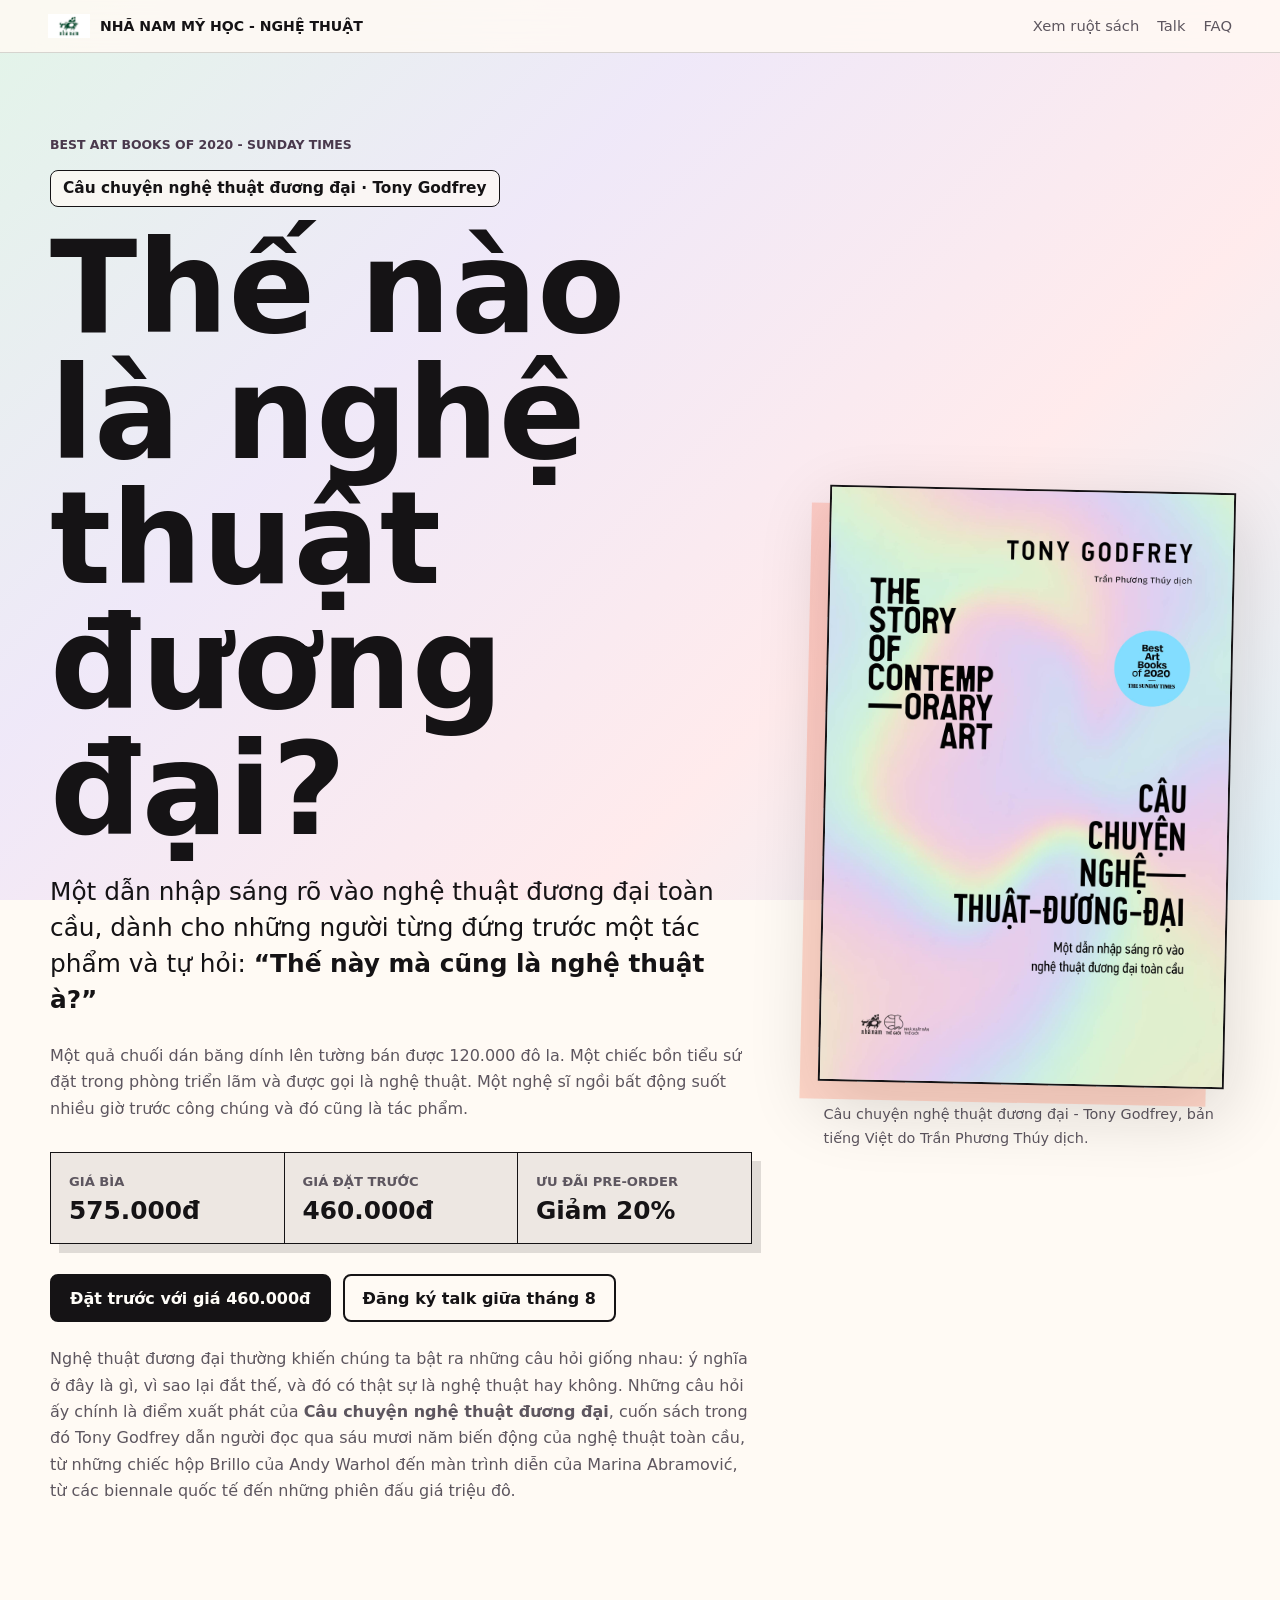
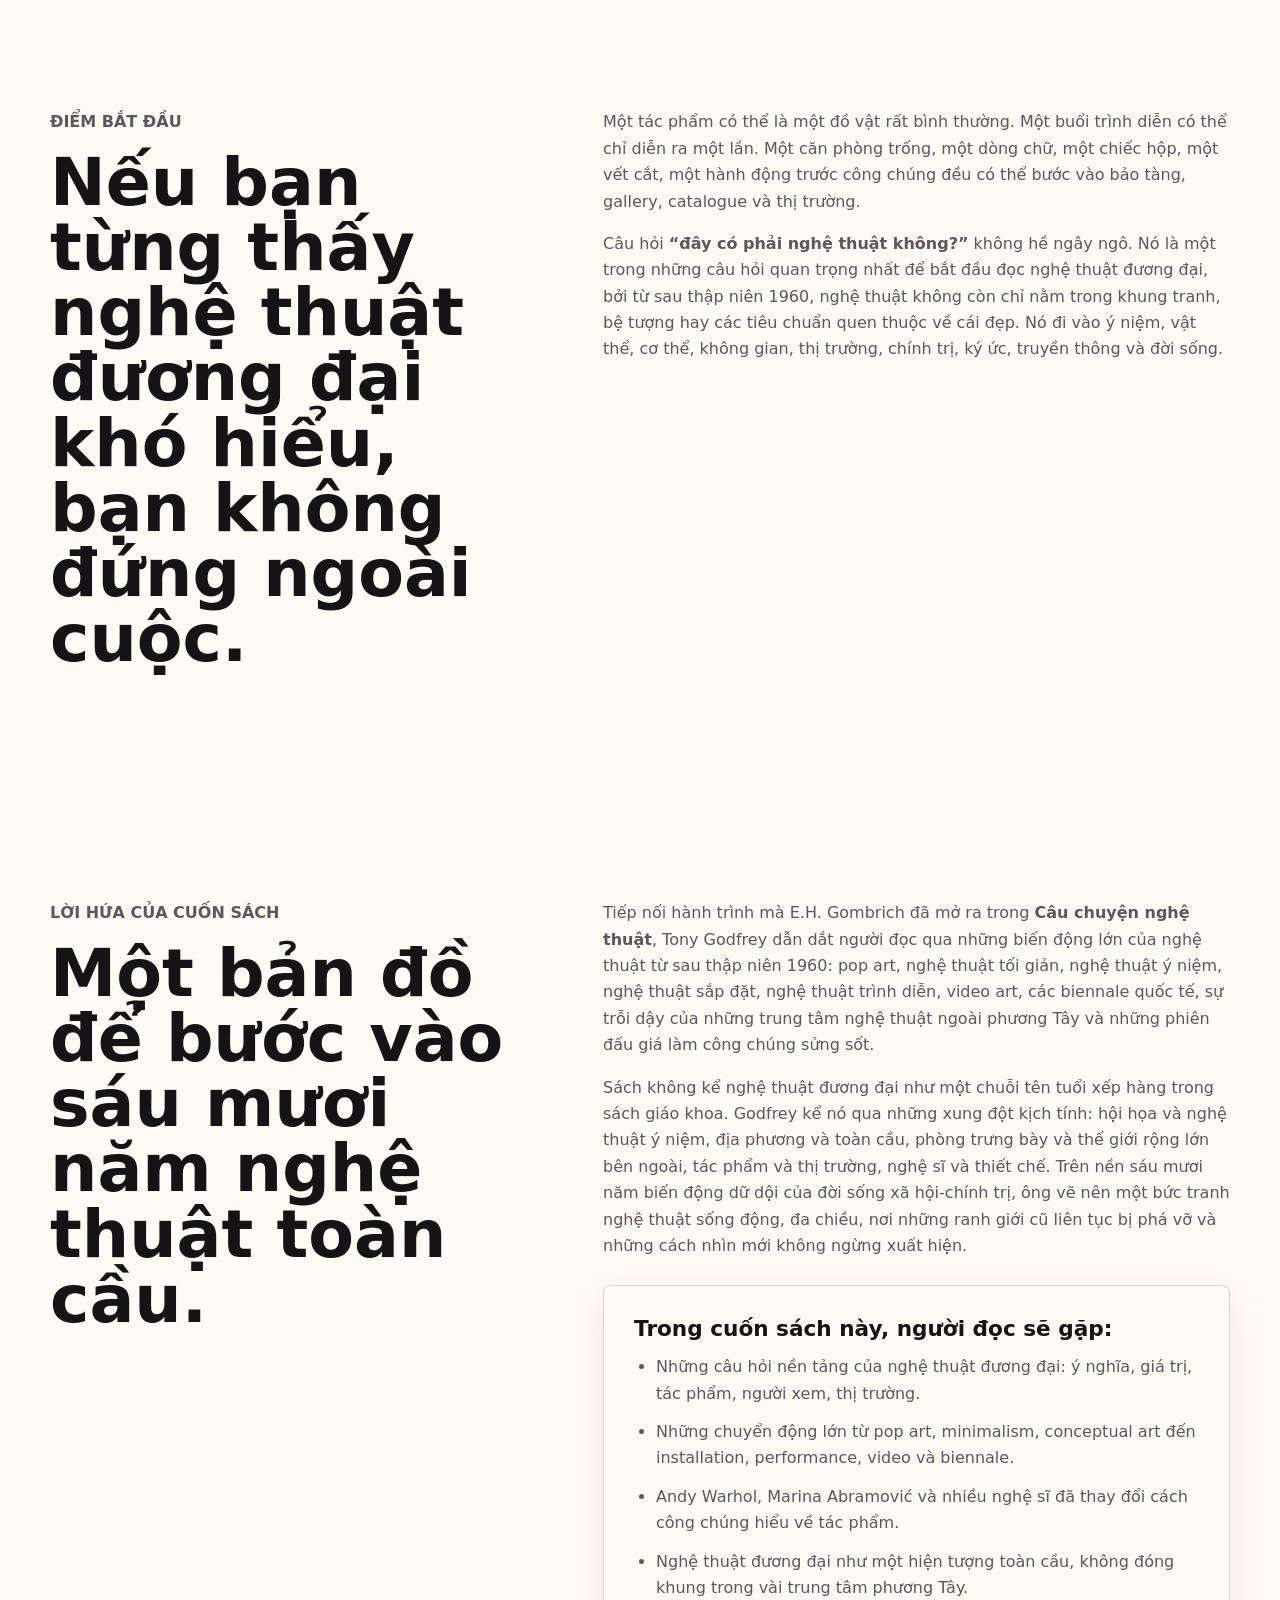
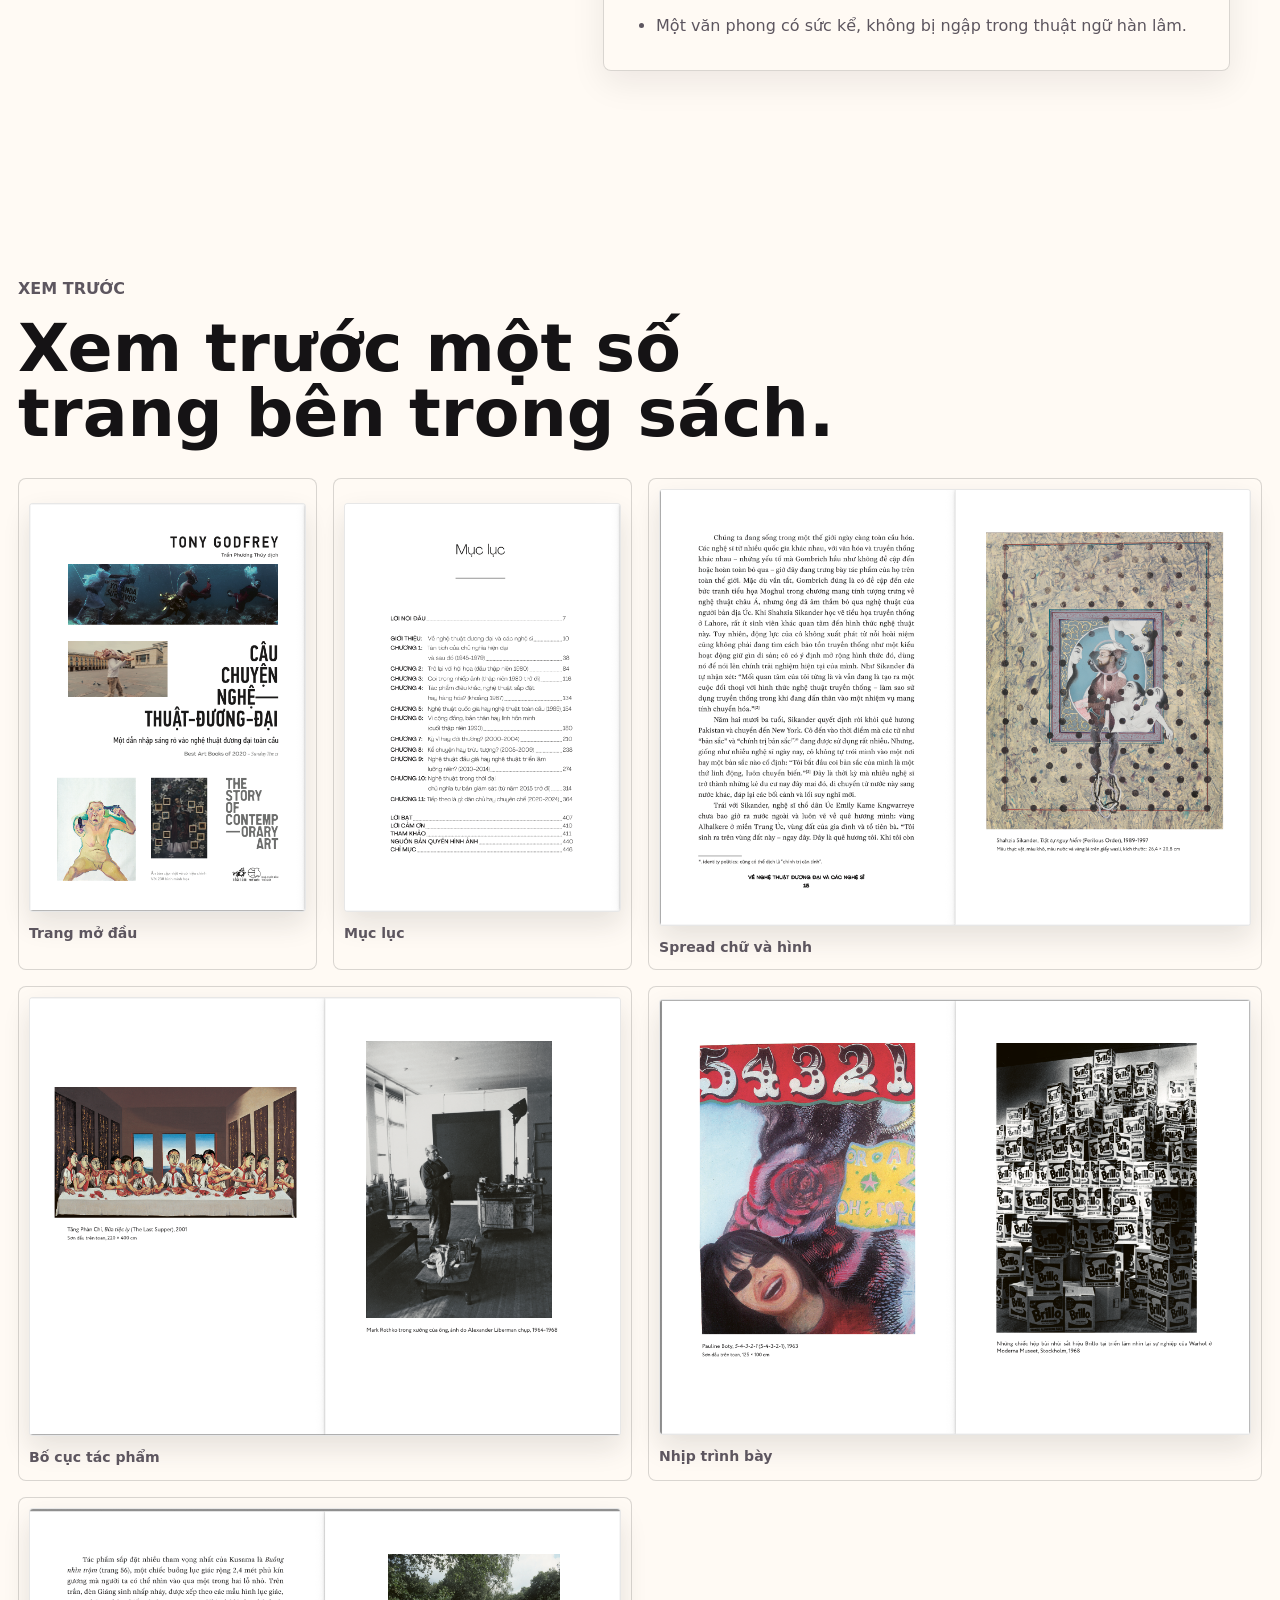
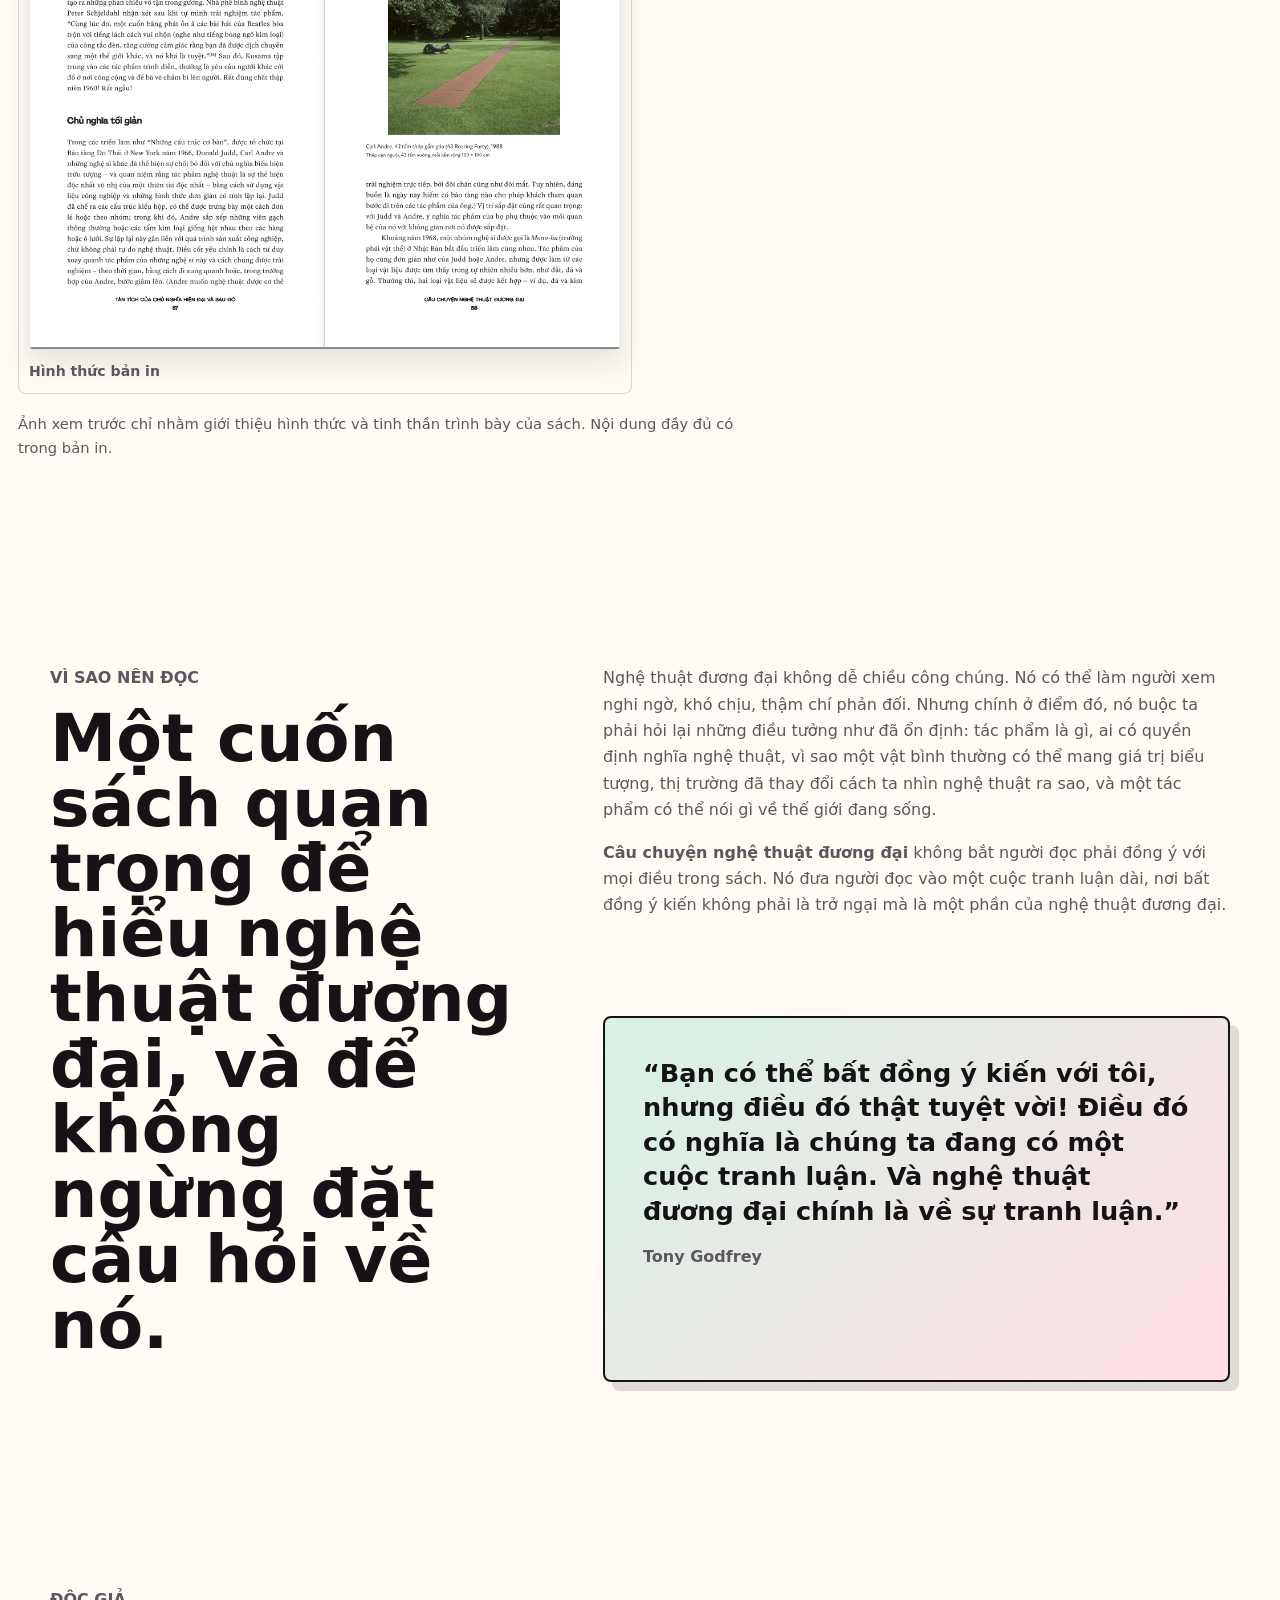
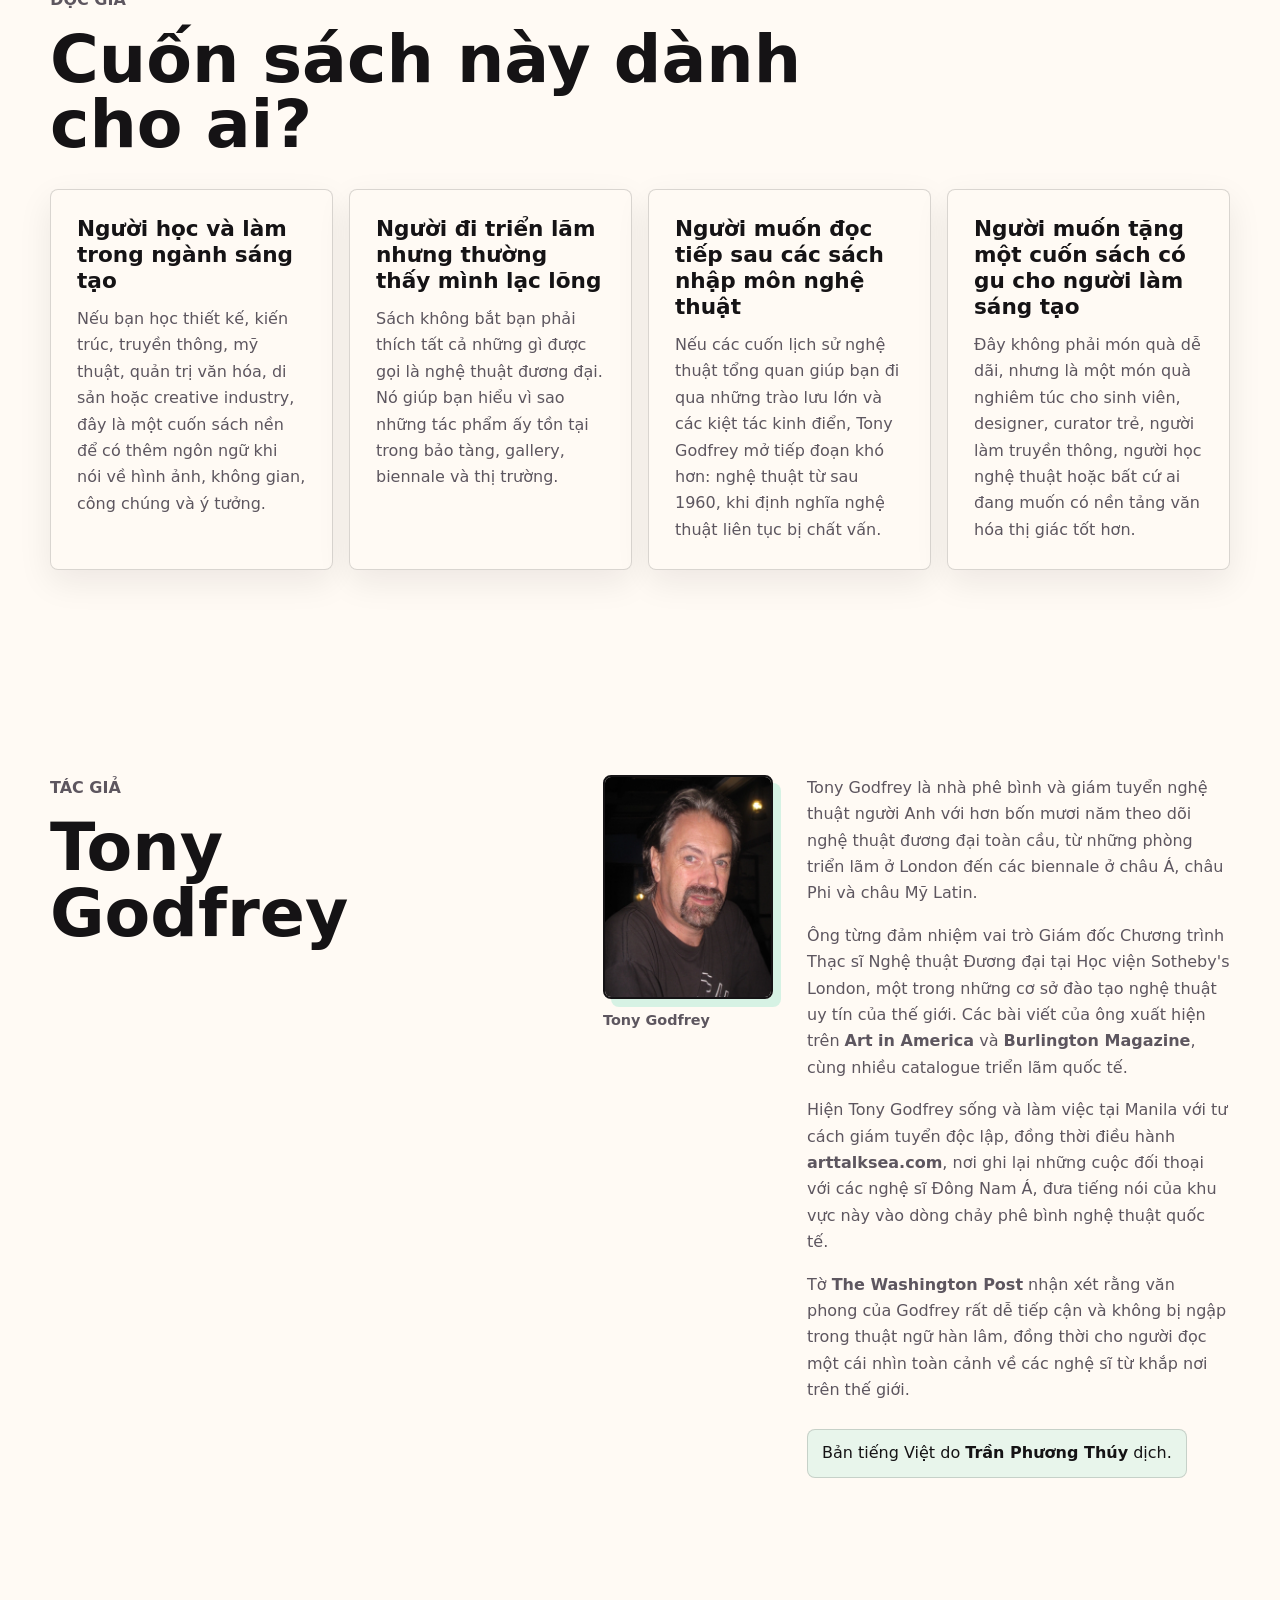
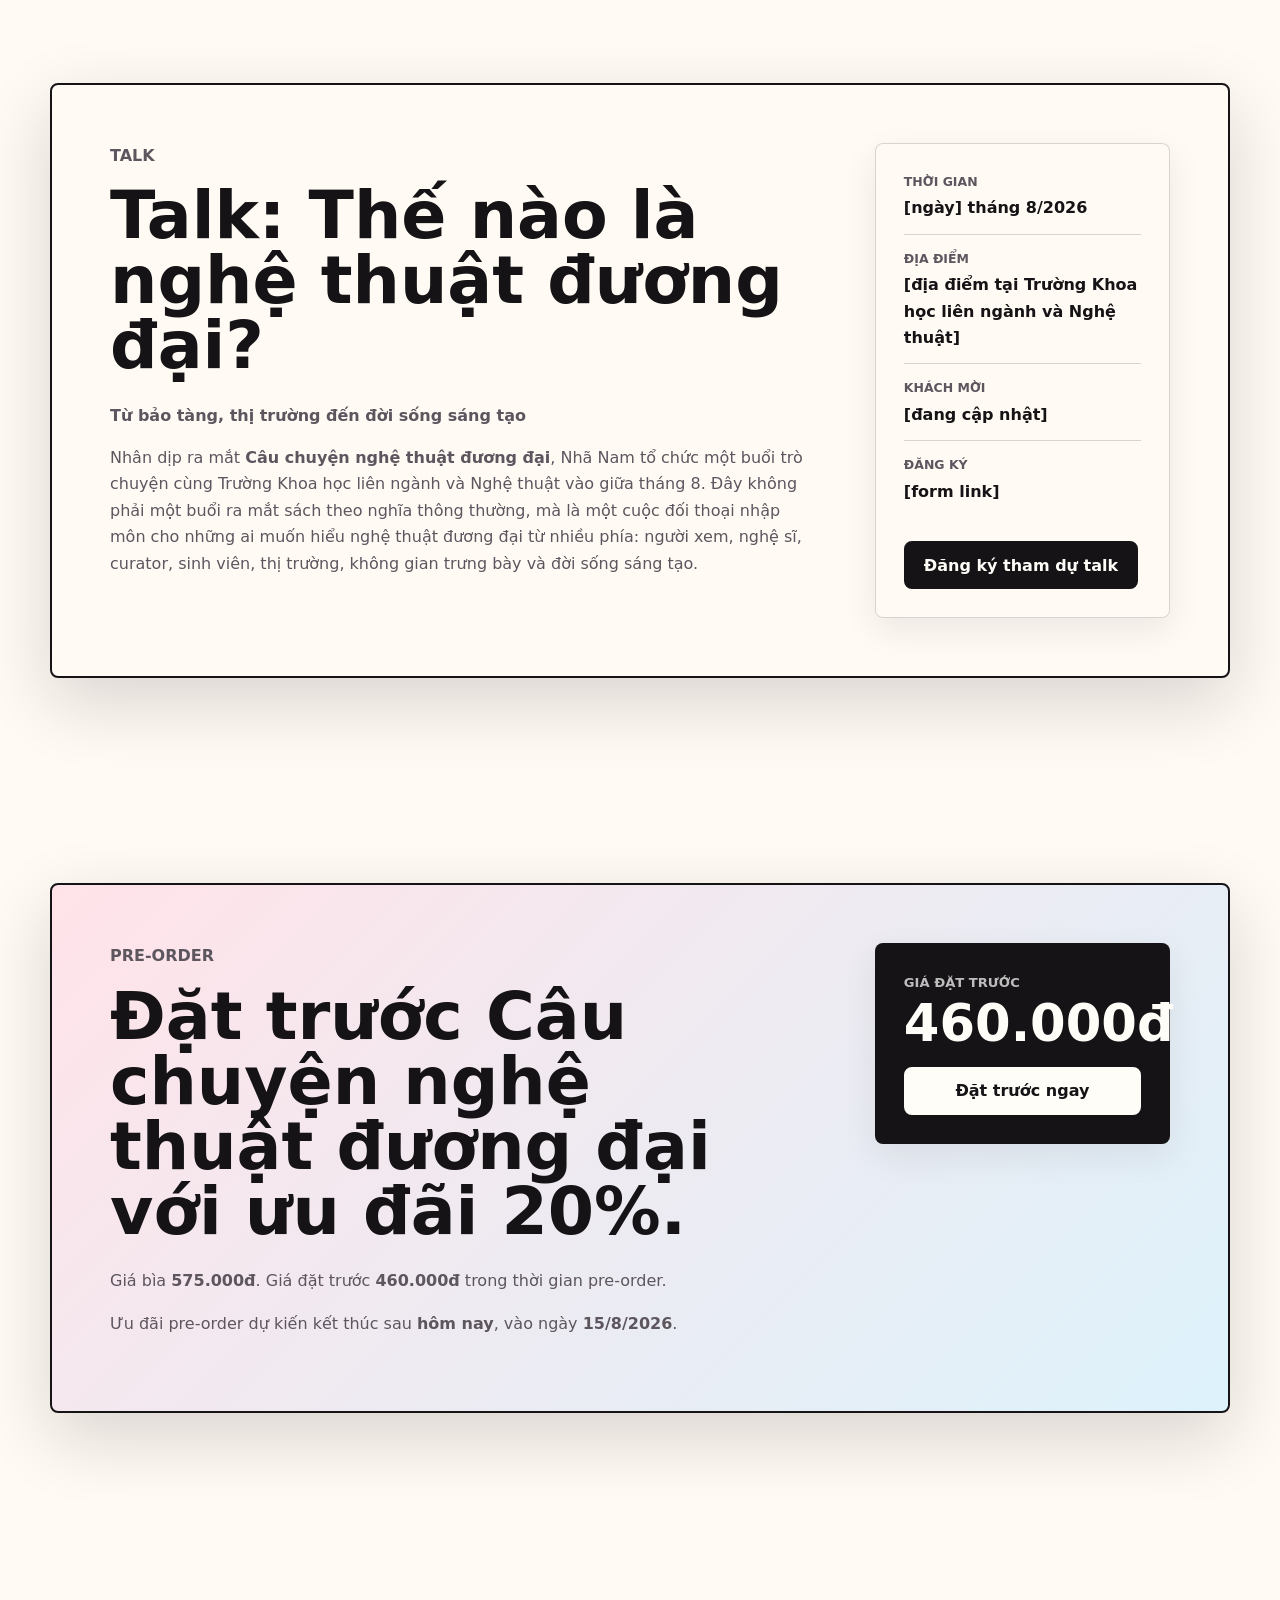
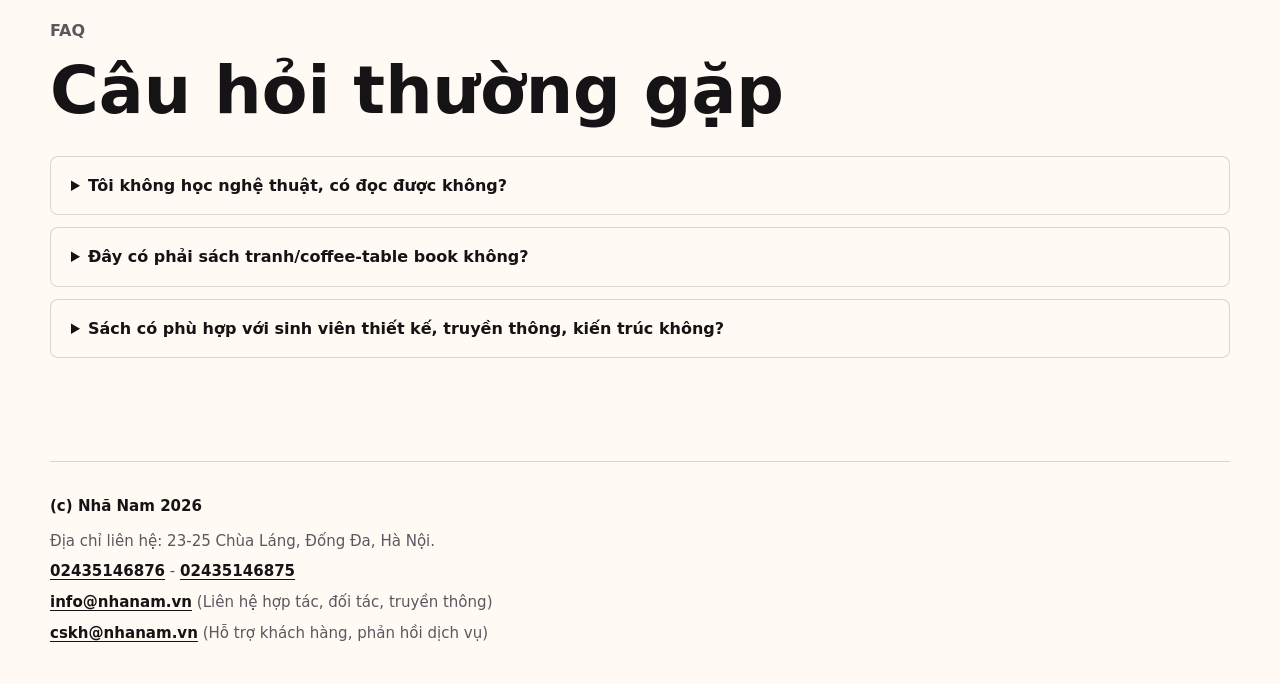
==== commit af9776e4: "Add Nha Nam logo and footer contact" ====
--- a/index.html
+++ b/index.html
@@ -19,6 +19,7 @@
     <meta name="twitter:description" content="Đặt trước Câu chuyện nghệ thuật đương đại của Tony Godfrey với ưu đãi 20%.">
     <meta name="twitter:image" content="/public/images/landing/contemporary-art/book-cover-full.jpg">
     <link rel="canonical" href="/cau-chuyen-nghe-thuat-duong-dai/">
+    <link rel="icon" type="image/png" href="/public/images/landing/contemporary-art/favicon.png">
     <link rel="preload" as="image" href="/public/images/landing/contemporary-art/book-cover.jpg">
     <link rel="stylesheet" href="./cau-chuyen-nghe-thuat-duong-dai/styles.css">
     <script type="application/ld+json">
@@ -51,7 +52,10 @@
   </head>
   <body>
     <header class="site-header" aria-label="Điều hướng landing page">
-      <a class="brand" href="#top" aria-label="Câu chuyện nghệ thuật đương đại">Nhã Nam Mỹ học - Nghệ thuật</a>
+      <a class="brand" href="#top" aria-label="Câu chuyện nghệ thuật đương đại">
+        <img src="/public/images/landing/contemporary-art/logo-nha-nam.jpg" width="340" height="194" alt="" aria-hidden="true">
+        <span>Nhã Nam Mỹ học - Nghệ thuật</span>
+      </a>
       <nav class="nav-links" aria-label="Mục chính">
         <a href="#preview">Xem ruột sách</a>
         <a href="#talk">Talk</a>
@@ -305,6 +309,16 @@
       </section>
     </main>
 
+    <footer class="site-footer">
+      <p>(c) Nhã Nam 2026</p>
+      <address>
+        <span>Địa chỉ liên hệ: 23-25 Chùa Láng, Đống Đa, Hà Nội.</span>
+        <span><a href="tel:02435146876">02435146876</a> - <a href="tel:02435146875">02435146875</a></span>
+        <span><a href="mailto:info@nhanam.vn">info@nhanam.vn</a> (Liên hệ hợp tác, đối tác, truyền thông)</span>
+        <span><a href="mailto:cskh@nhanam.vn">cskh@nhanam.vn</a> (Hỗ trợ khách hàng, phản hồi dịch vụ)</span>
+      </address>
+    </footer>
+
     <div class="sticky-cta" aria-label="Hành động nhanh trên mobile">
       <!-- TODO: Replace href with final preorder URL when available. -->
       <a class="button button-primary" href="#preorder" data-event="ldp_art_book_sticky_cta_click">Đặt trước với giá 460.000đ</a>
--- a/cau-chuyen-nghe-thuat-duong-dai/styles.css
+++ b/cau-chuyen-nghe-thuat-duong-dai/styles.css
@@ -70,10 +70,19 @@
 }
 
 .brand {
+  display: inline-flex;
+  align-items: center;
+  gap: 10px;
   font-size: 0.88rem;
   font-weight: 800;
   text-decoration: none;
   text-transform: uppercase;
+}
+
+.brand img {
+  width: 42px;
+  height: auto;
+  flex: 0 0 auto;
 }
 
 .nav-links {
@@ -575,6 +584,34 @@
   margin: 0;
   padding: 0 20px 20px;
   color: var(--muted);
+}
+
+.site-footer {
+  width: min(var(--max), calc(100% - 36px));
+  margin: 0 auto;
+  padding: 32px 0 38px;
+  border-top: 1px solid var(--line);
+  color: var(--muted);
+  font-size: 0.94rem;
+}
+
+.site-footer p {
+  margin-bottom: 10px;
+  color: var(--ink);
+  font-weight: 900;
+}
+
+.site-footer address {
+  display: grid;
+  gap: 6px;
+  font-style: normal;
+}
+
+.site-footer a {
+  color: var(--ink);
+  font-weight: 800;
+  text-decoration-thickness: 1px;
+  text-underline-offset: 3px;
 }
 
 .sticky-cta {
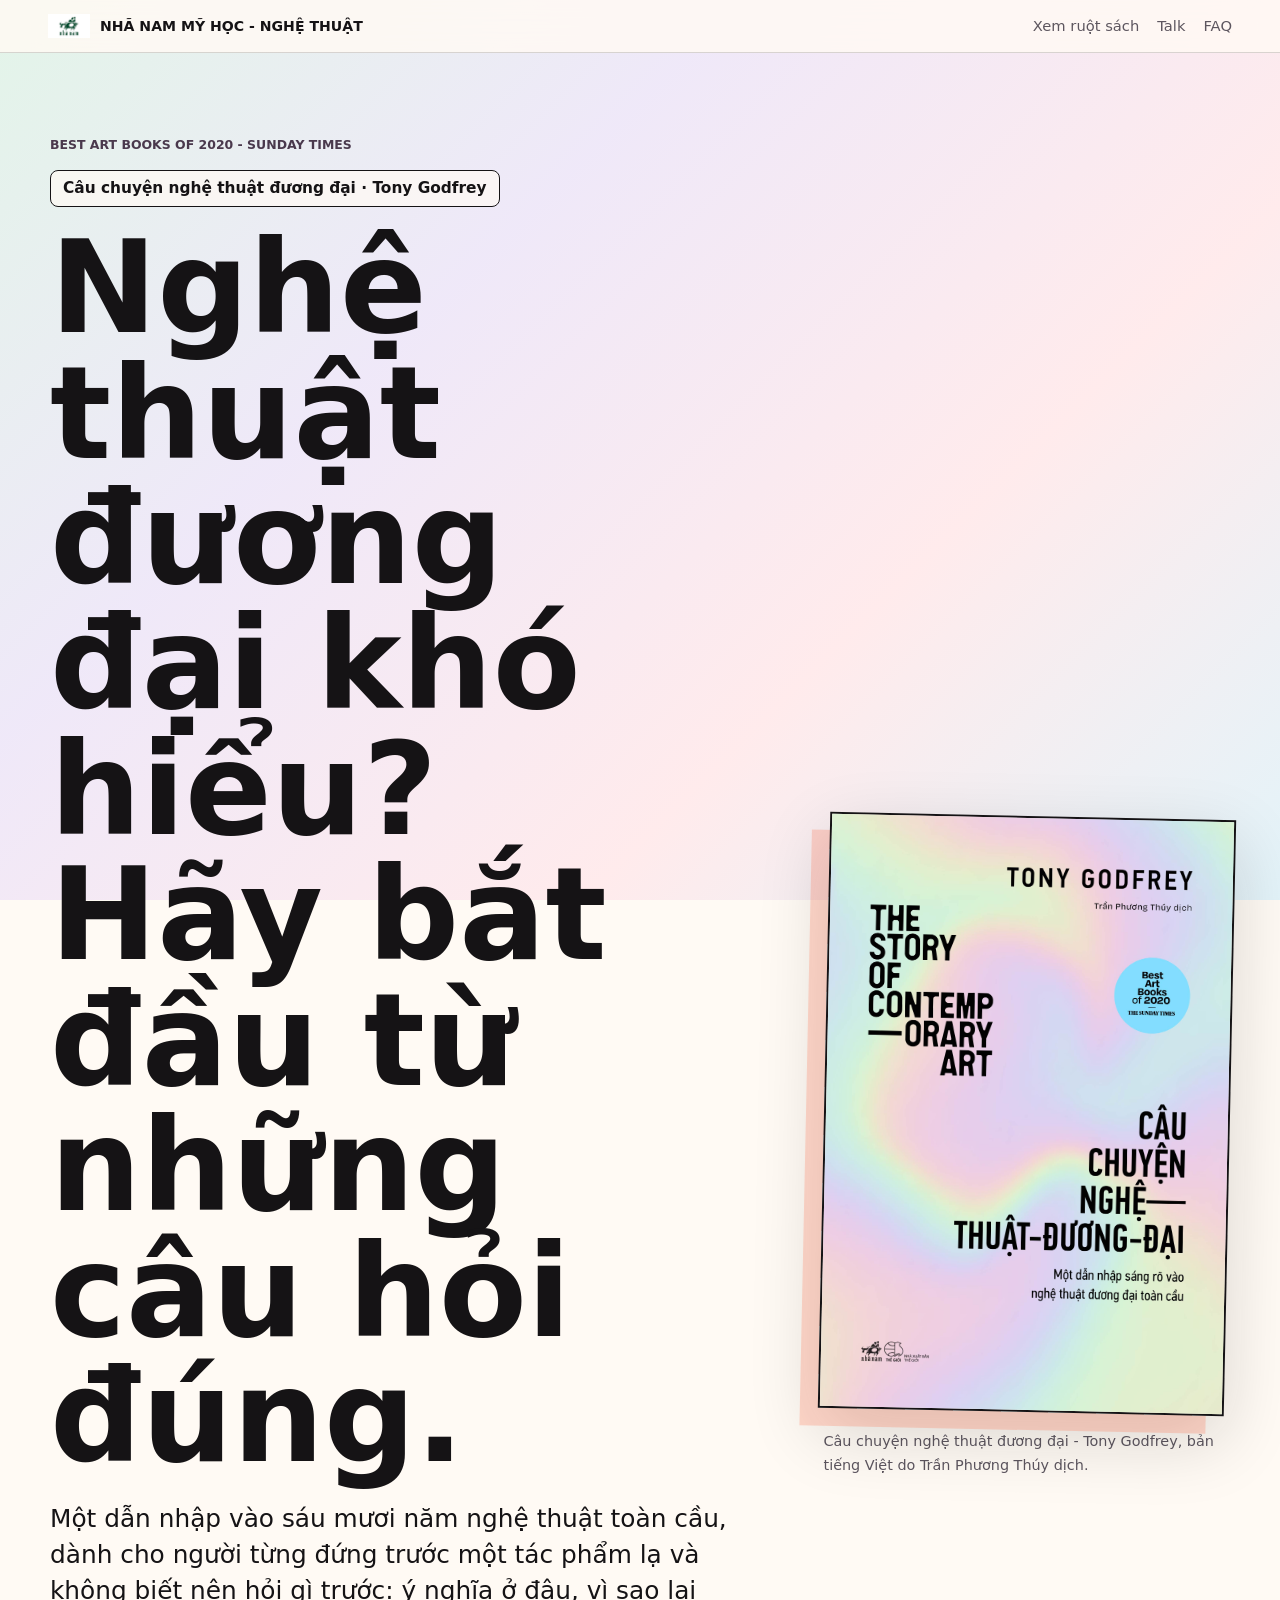
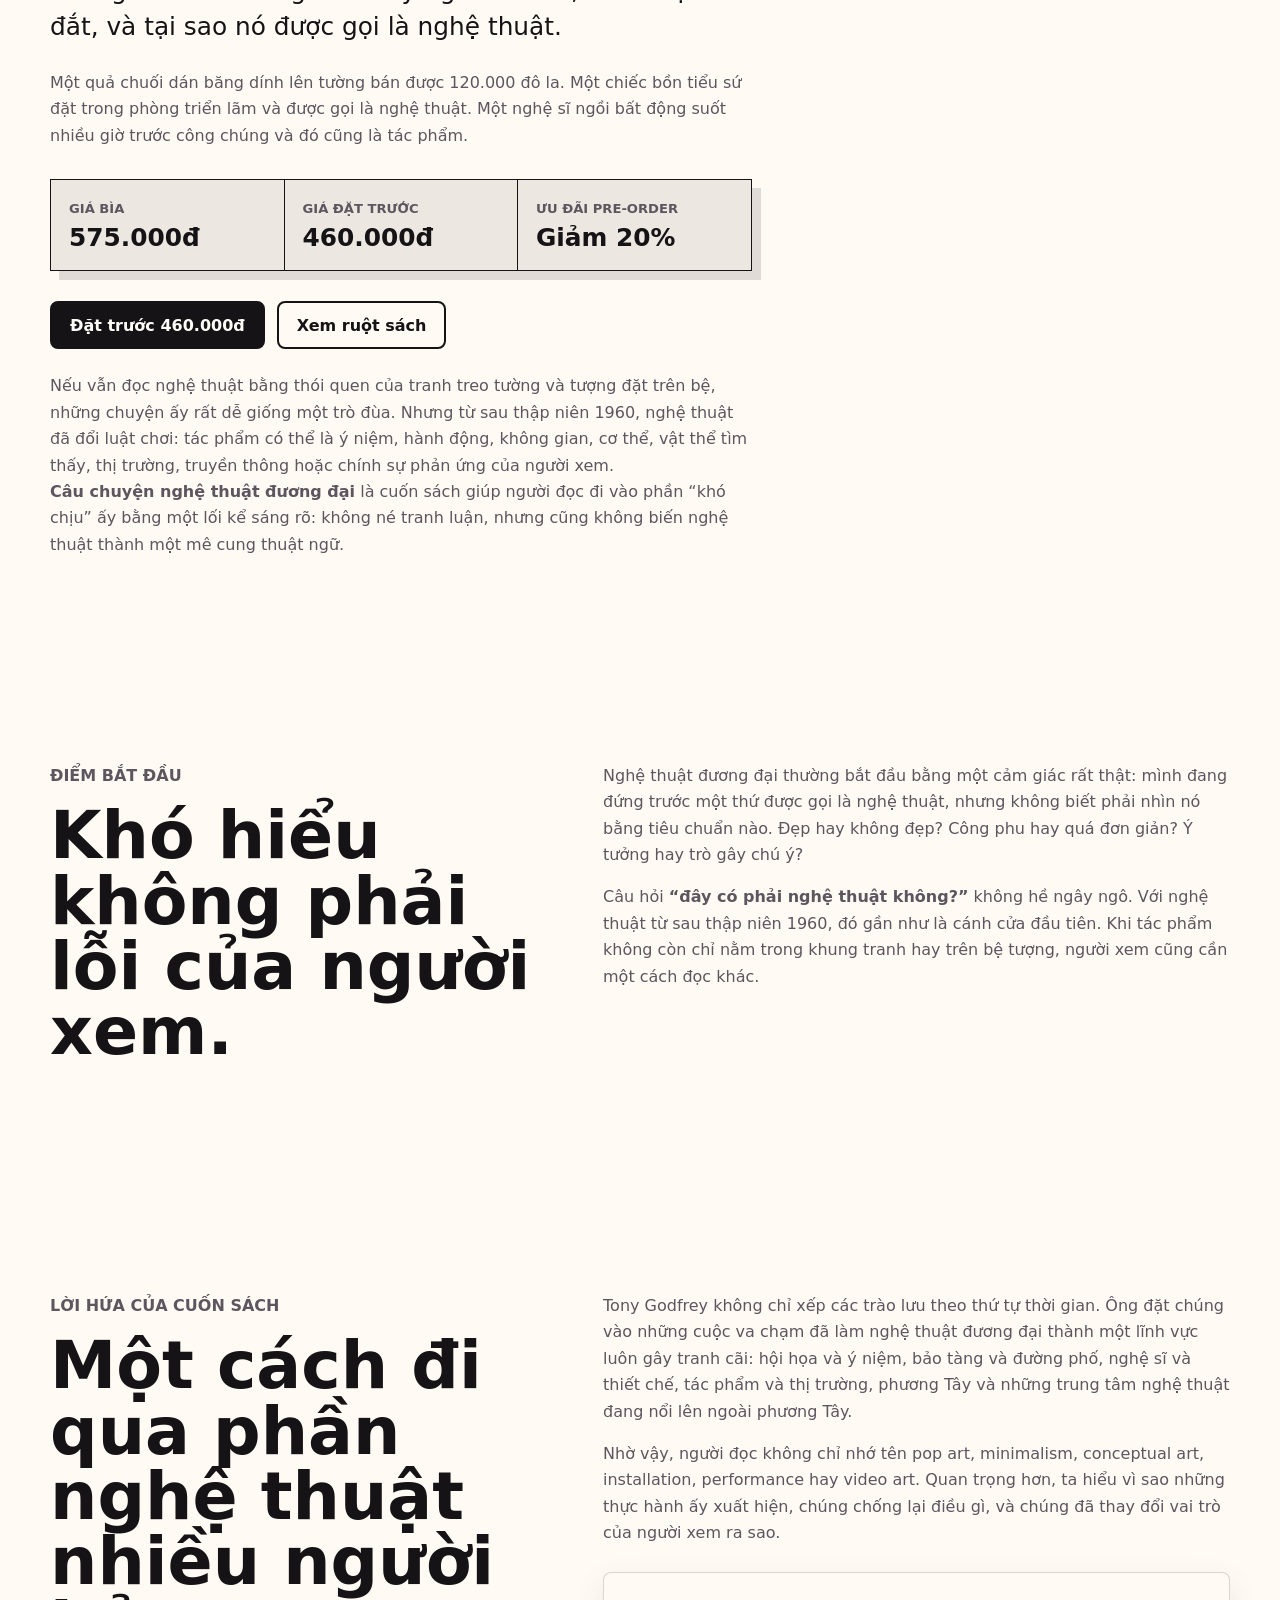
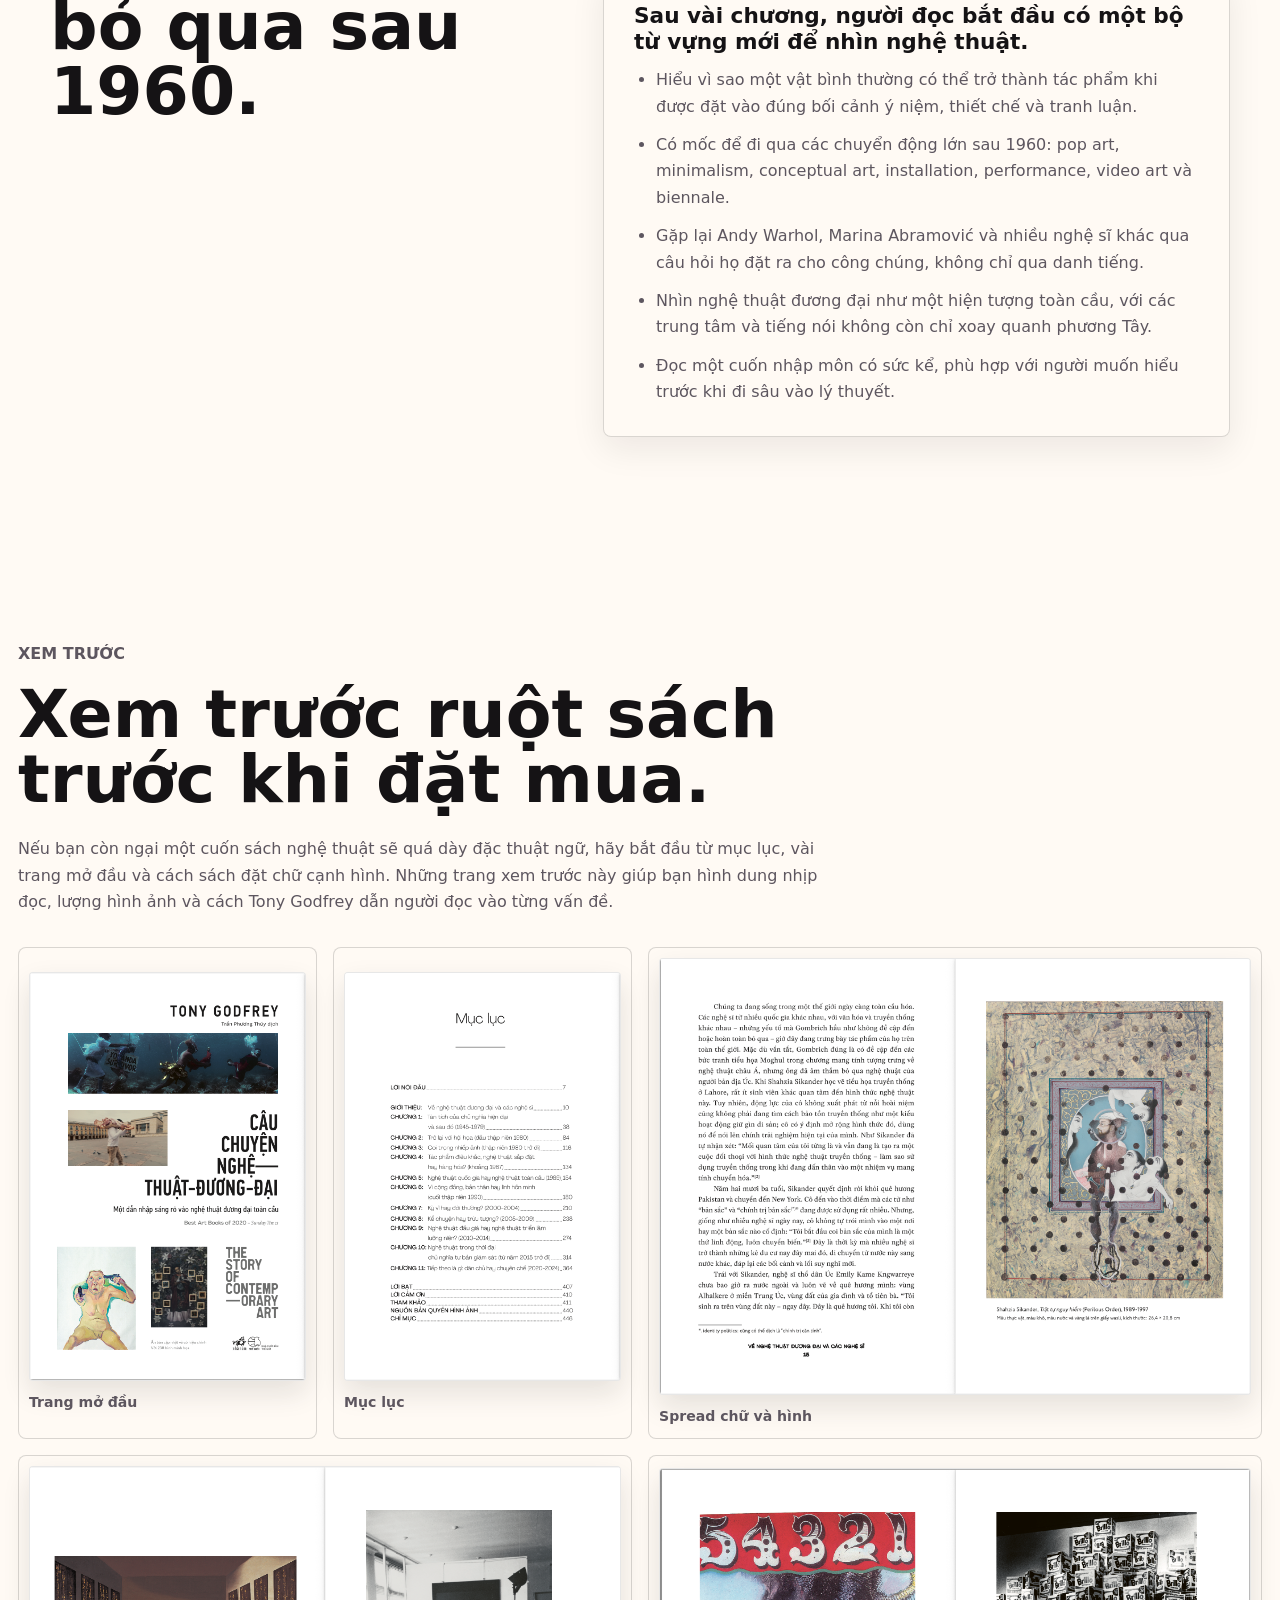
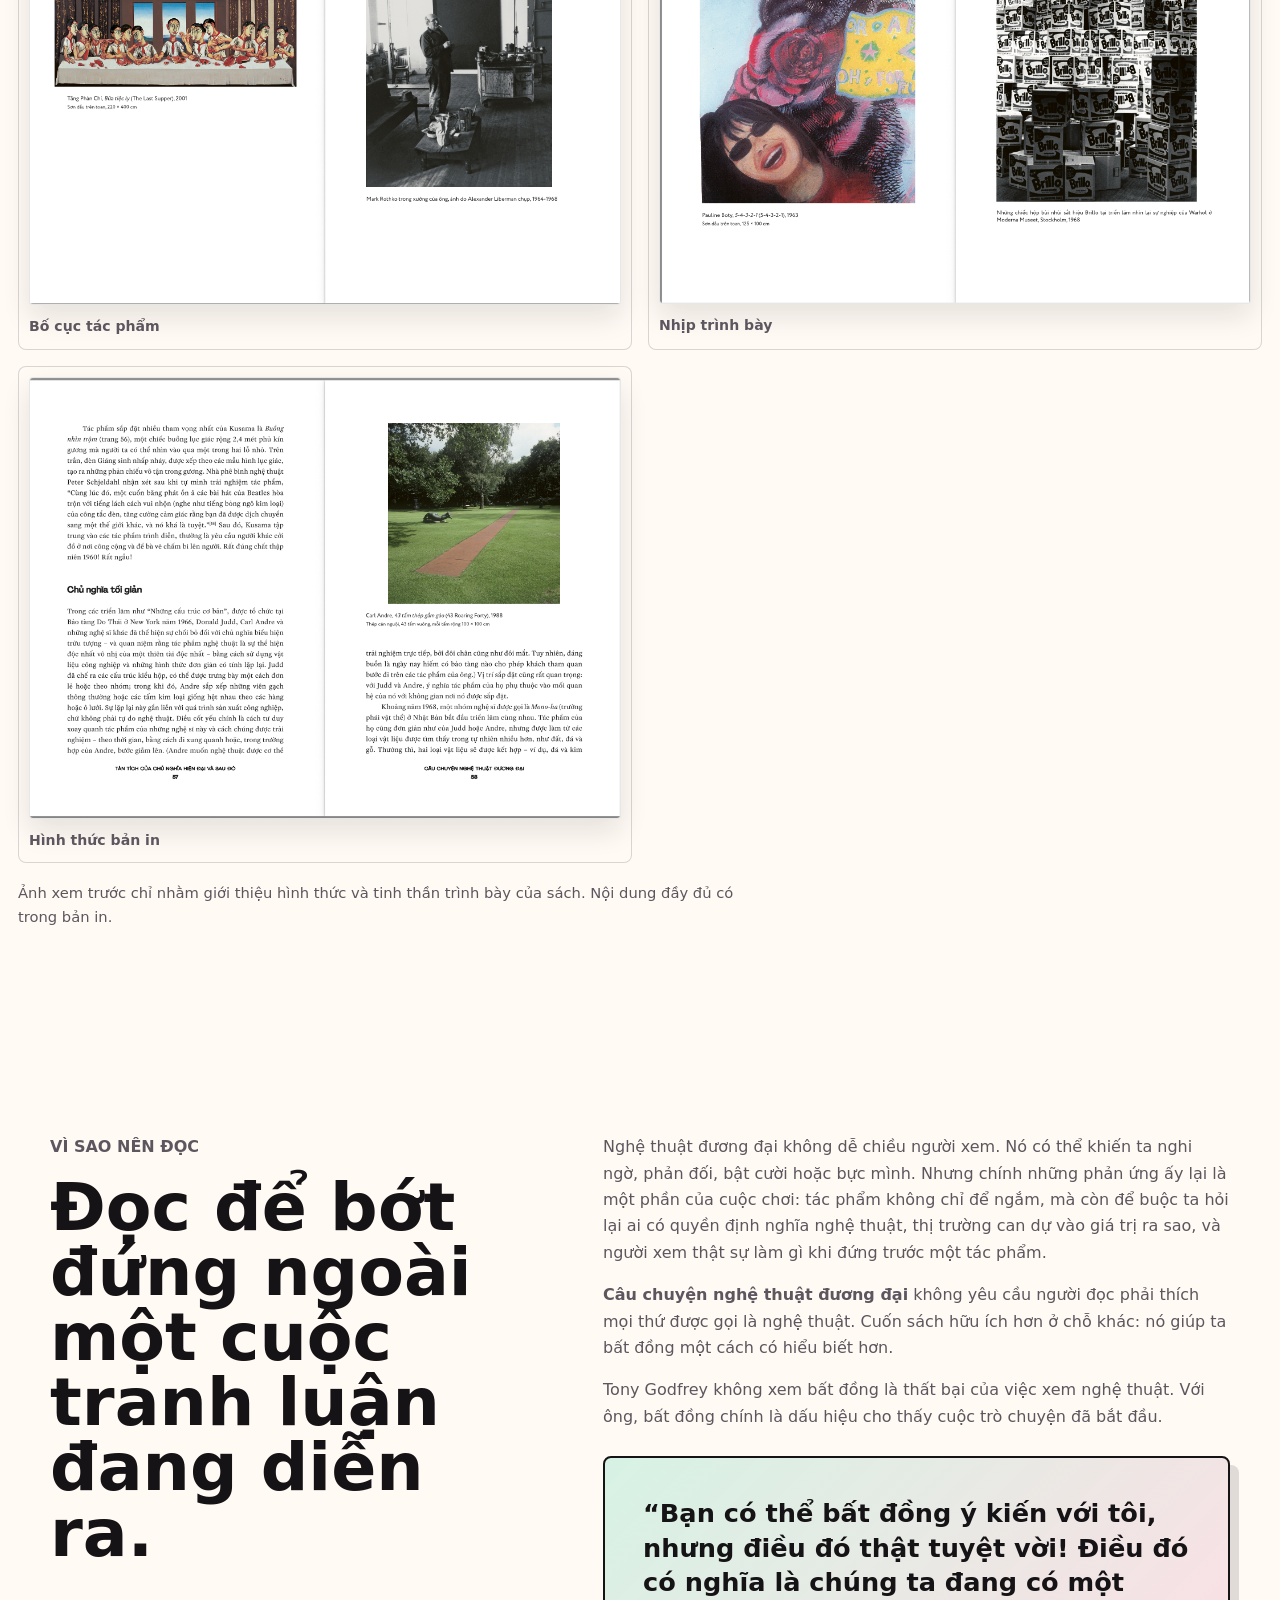
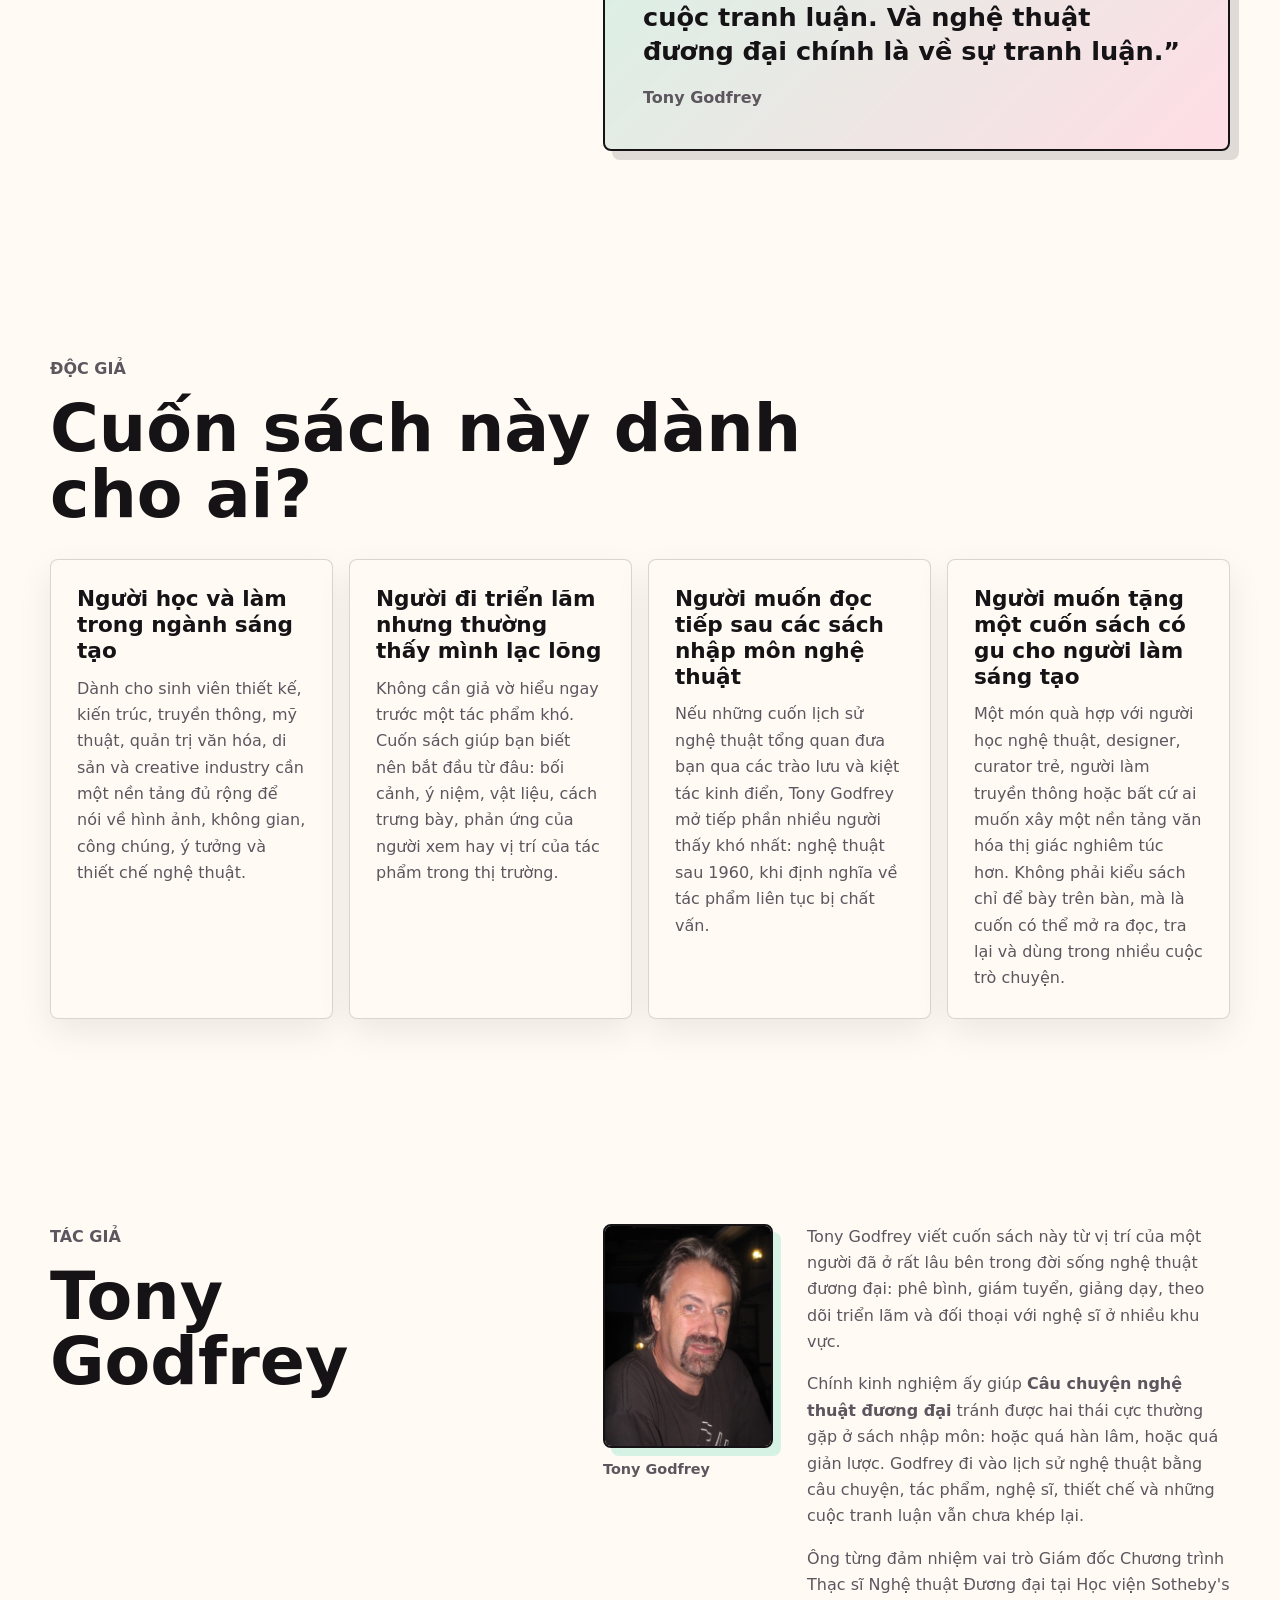
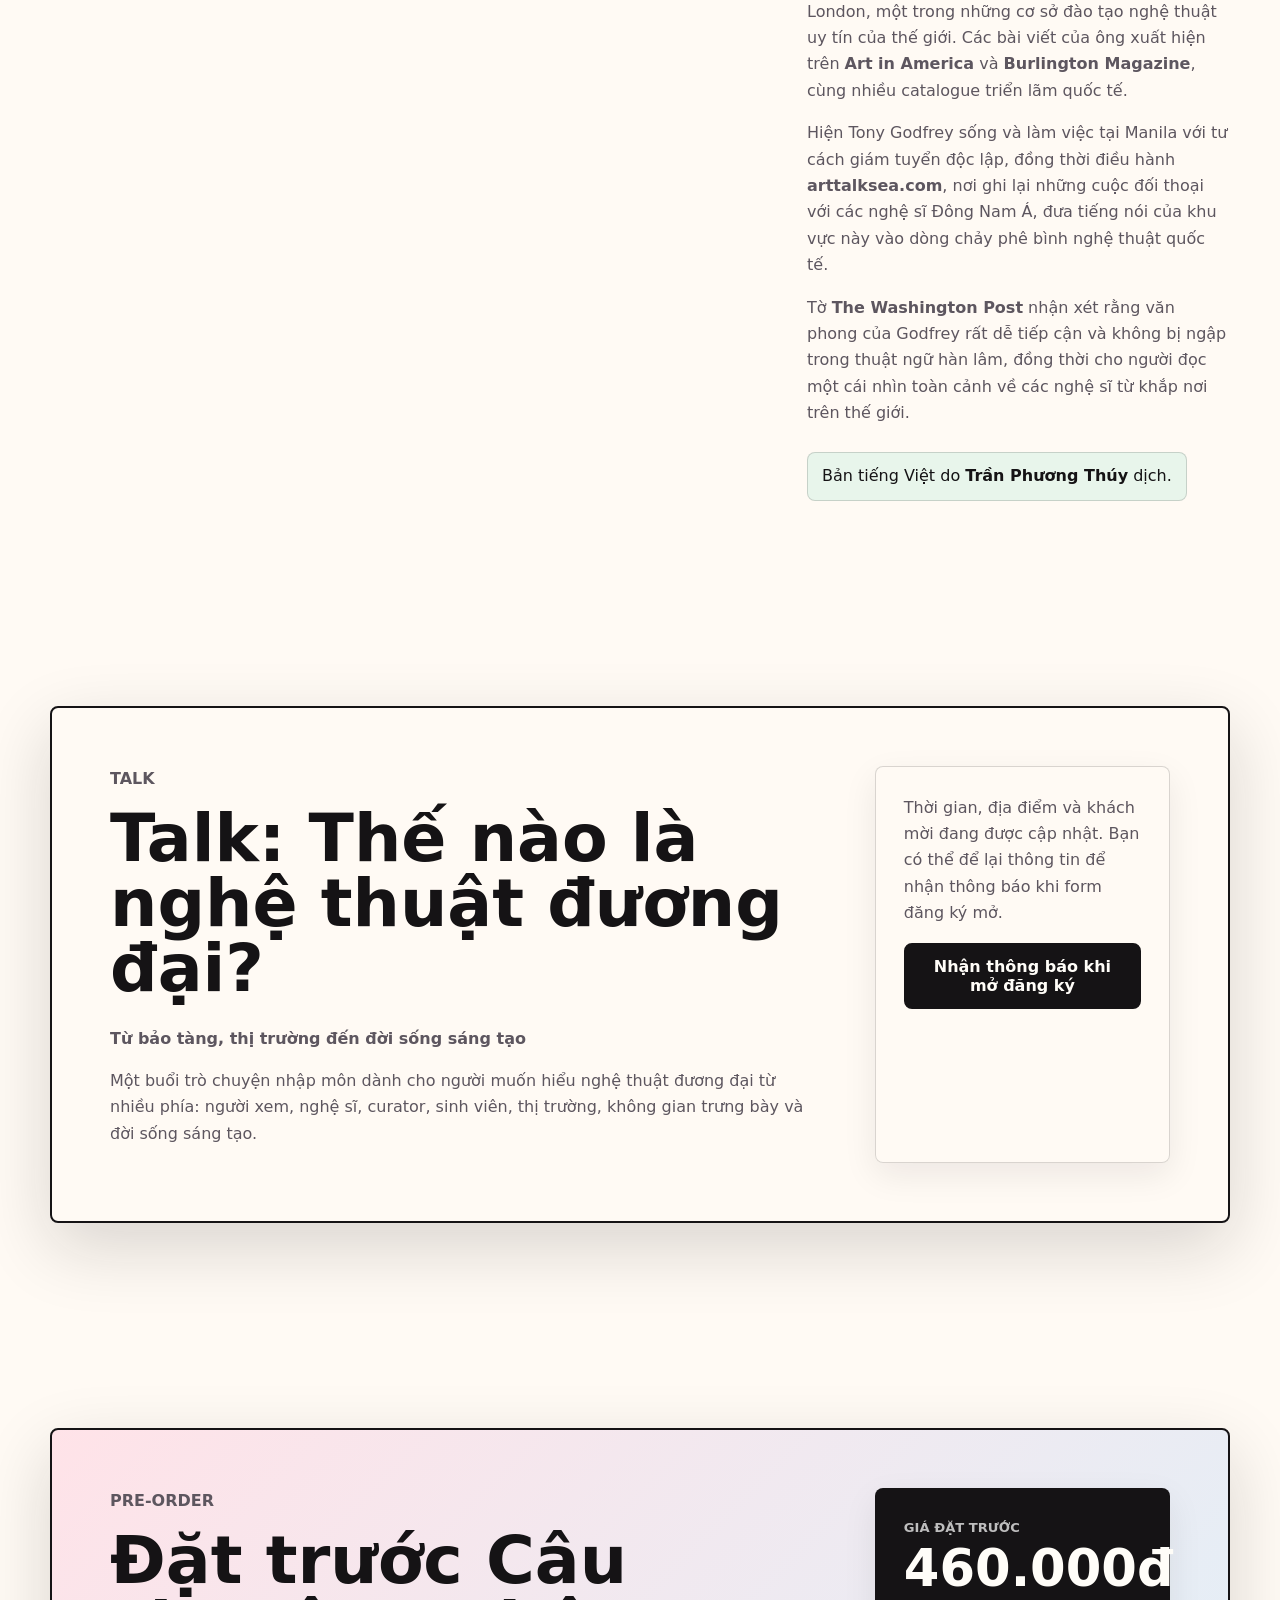
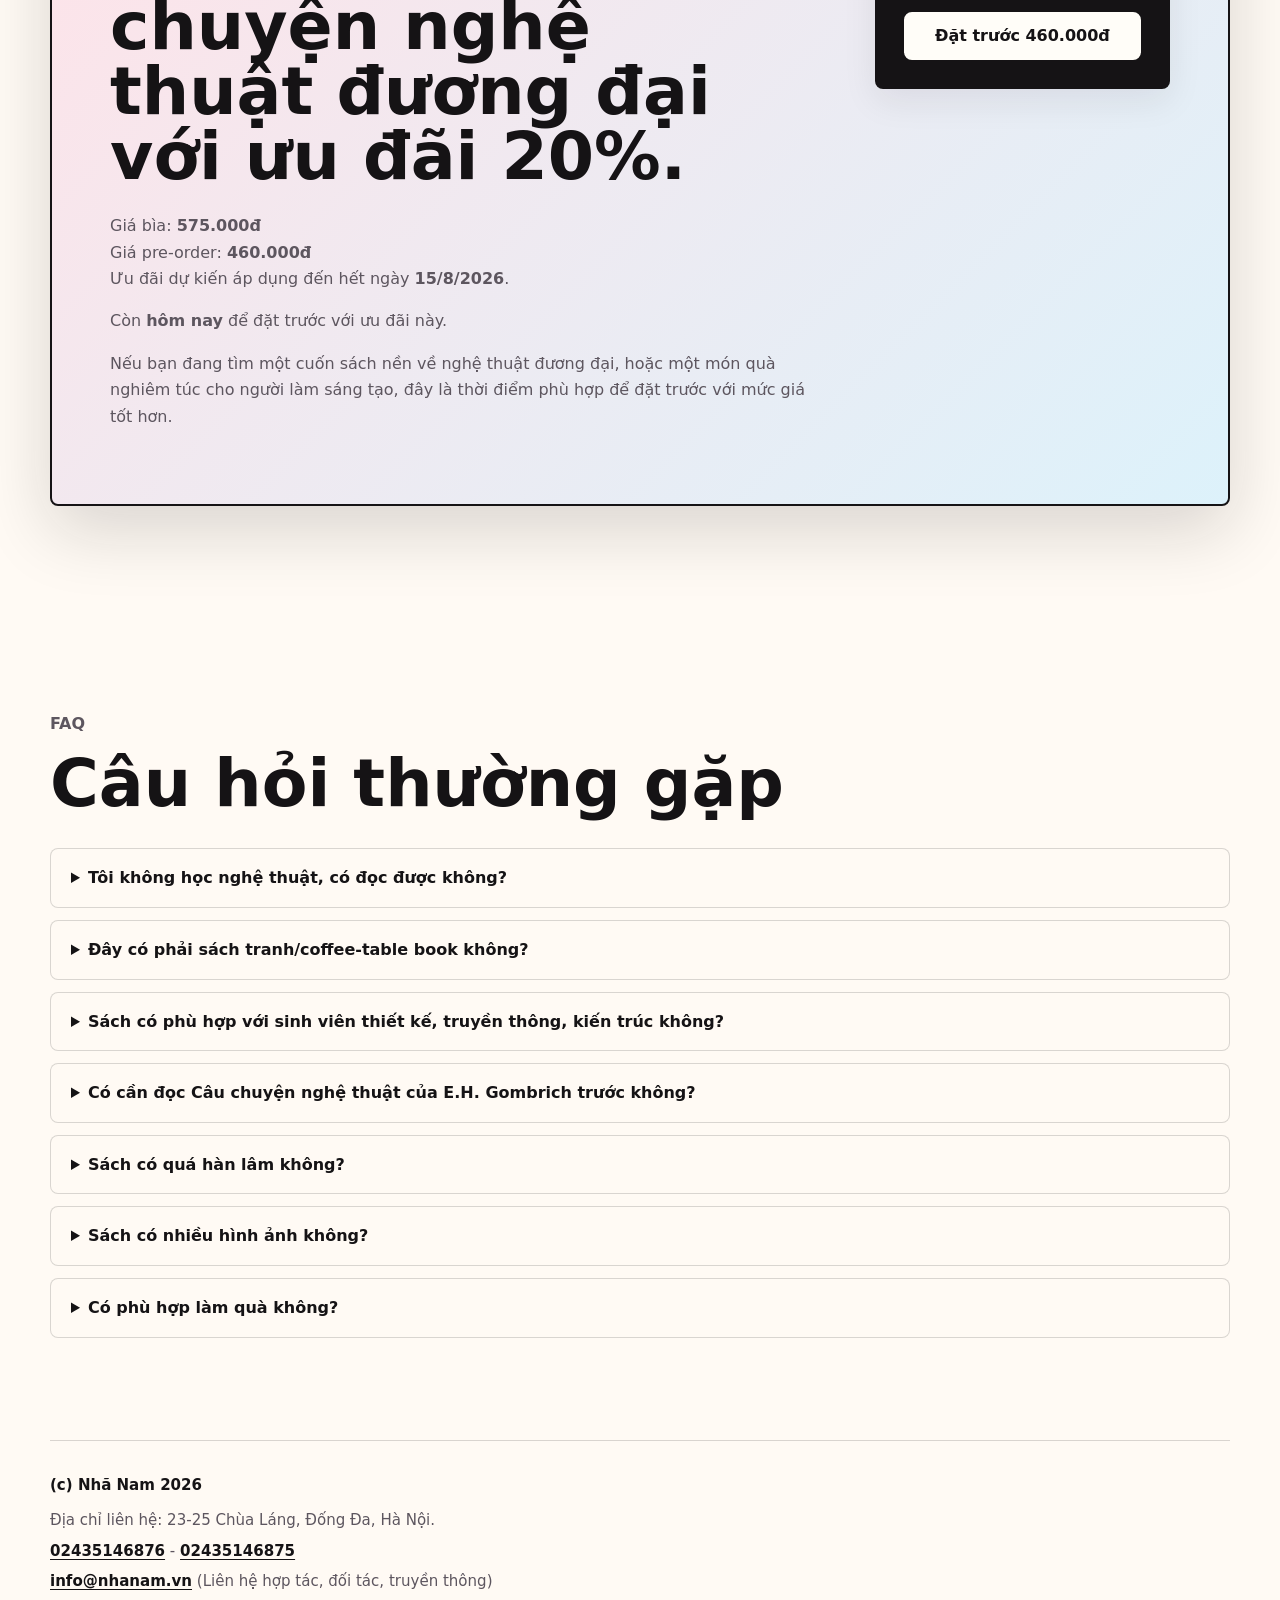
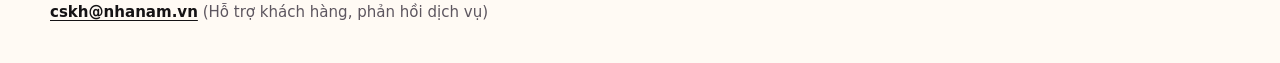
==== commit 1f2b4245: "Refine landing page copy" ====
--- a/index.html
+++ b/index.html
@@ -68,8 +68,8 @@
         <div class="hero-copy">
           <p class="eyebrow">Best Art Books of 2020 - Sunday Times</p>
           <p class="book-kicker">Câu chuyện nghệ thuật đương đại · Tony Godfrey</p>
-          <h1>Thế nào là nghệ thuật đương đại?</h1>
-          <p class="hero-subtitle">Một dẫn nhập sáng rõ vào nghệ thuật đương đại toàn cầu, dành cho những người từng đứng trước một tác phẩm và tự hỏi: <strong>“Thế này mà cũng là nghệ thuật à?”</strong></p>
+          <h1>Nghệ thuật đương đại khó hiểu? Hãy bắt đầu từ những câu hỏi đúng.</h1>
+          <p class="hero-subtitle">Một dẫn nhập vào sáu mươi năm nghệ thuật toàn cầu, dành cho người từng đứng trước một tác phẩm lạ và không biết nên hỏi gì trước: ý nghĩa ở đâu, vì sao lại đắt, và tại sao nó được gọi là nghệ thuật.</p>
           <div class="hero-hook">
             <p>Một quả chuối dán băng dính lên tường bán được 120.000 đô la. Một chiếc bồn tiểu sứ đặt trong phòng triển lãm và được gọi là nghệ thuật. Một nghệ sĩ ngồi bất động suốt nhiều giờ trước công chúng và đó cũng là tác phẩm.</p>
           </div>
@@ -91,13 +91,14 @@
 
           <div class="cta-row" aria-label="Hành động chính">
             <!-- TODO: Replace href with final preorder URL when available. -->
-            <a class="button button-primary" href="#preorder" data-event="ldp_art_book_preorder_click">Đặt trước với giá 460.000đ</a>
+            <a class="button button-primary" href="#preorder" data-event="ldp_art_book_preorder_click">Đặt trước 460.000đ</a>
             <!-- TODO: Replace href with final talk form URL when available. -->
-            <a class="button button-secondary" href="#talk" data-event="ldp_art_book_talk_register_click">Đăng ký talk giữa tháng 8</a>
+            <a class="button button-secondary" href="#preview" data-event="ldp_art_book_gallery_open">Xem ruột sách</a>
           </div>
 
           <div class="hero-context">
-            <p>Nghệ thuật đương đại thường khiến chúng ta bật ra những câu hỏi giống nhau: ý nghĩa ở đây là gì, vì sao lại đắt thế, và đó có thật sự là nghệ thuật hay không. Những câu hỏi ấy chính là điểm xuất phát của <strong>Câu chuyện nghệ thuật đương đại</strong>, cuốn sách trong đó Tony Godfrey dẫn người đọc qua sáu mươi năm biến động của nghệ thuật toàn cầu, từ những chiếc hộp Brillo của Andy Warhol đến màn trình diễn của Marina Abramović, từ các biennale quốc tế đến những phiên đấu giá triệu đô.</p>
+            <p>Nếu vẫn đọc nghệ thuật bằng thói quen của tranh treo tường và tượng đặt trên bệ, những chuyện ấy rất dễ giống một trò đùa. Nhưng từ sau thập niên 1960, nghệ thuật đã đổi luật chơi: tác phẩm có thể là ý niệm, hành động, không gian, cơ thể, vật thể tìm thấy, thị trường, truyền thông hoặc chính sự phản ứng của người xem.</p>
+            <p><strong>Câu chuyện nghệ thuật đương đại</strong> là cuốn sách giúp người đọc đi vào phần “khó chịu” ấy bằng một lối kể sáng rõ: không né tranh luận, nhưng cũng không biến nghệ thuật thành một mê cung thuật ngữ.</p>
           </div>
         </div>
 
@@ -110,32 +111,32 @@
       <section class="section text-section" id="problem">
         <div class="section-heading">
           <p class="eyebrow">Điểm bắt đầu</p>
-          <h2>Nếu bạn từng thấy nghệ thuật đương đại khó hiểu, bạn không đứng ngoài cuộc.</h2>
+          <h2>Khó hiểu không phải lỗi của người xem.</h2>
         </div>
         <div class="text-flow">
-          <p>Một tác phẩm có thể là một đồ vật rất bình thường. Một buổi trình diễn có thể chỉ diễn ra một lần. Một căn phòng trống, một dòng chữ, một chiếc hộp, một vết cắt, một hành động trước công chúng đều có thể bước vào bảo tàng, gallery, catalogue và thị trường.</p>
-          <p>Câu hỏi <strong>“đây có phải nghệ thuật không?”</strong> không hề ngây ngô. Nó là một trong những câu hỏi quan trọng nhất để bắt đầu đọc nghệ thuật đương đại, bởi từ sau thập niên 1960, nghệ thuật không còn chỉ nằm trong khung tranh, bệ tượng hay các tiêu chuẩn quen thuộc về cái đẹp. Nó đi vào ý niệm, vật thể, cơ thể, không gian, thị trường, chính trị, ký ức, truyền thông và đời sống.</p>
+          <p>Nghệ thuật đương đại thường bắt đầu bằng một cảm giác rất thật: mình đang đứng trước một thứ được gọi là nghệ thuật, nhưng không biết phải nhìn nó bằng tiêu chuẩn nào. Đẹp hay không đẹp? Công phu hay quá đơn giản? Ý tưởng hay trò gây chú ý?</p>
+          <p>Câu hỏi <strong>“đây có phải nghệ thuật không?”</strong> không hề ngây ngô. Với nghệ thuật từ sau thập niên 1960, đó gần như là cánh cửa đầu tiên. Khi tác phẩm không còn chỉ nằm trong khung tranh hay trên bệ tượng, người xem cũng cần một cách đọc khác.</p>
         </div>
       </section>
 
       <section class="section promise-section" id="promise">
         <div class="section-heading">
           <p class="eyebrow">Lời hứa của cuốn sách</p>
-          <h2>Một bản đồ để bước vào sáu mươi năm nghệ thuật toàn cầu.</h2>
+          <h2>Một cách đi qua phần nghệ thuật nhiều người bỏ qua sau 1960.</h2>
         </div>
         <div class="promise-grid">
           <div class="text-flow">
-            <p>Tiếp nối hành trình mà E.H. Gombrich đã mở ra trong <strong>Câu chuyện nghệ thuật</strong>, Tony Godfrey dẫn dắt người đọc qua những biến động lớn của nghệ thuật từ sau thập niên 1960: pop art, nghệ thuật tối giản, nghệ thuật ý niệm, nghệ thuật sắp đặt, nghệ thuật trình diễn, video art, các biennale quốc tế, sự trỗi dậy của những trung tâm nghệ thuật ngoài phương Tây và những phiên đấu giá làm công chúng sửng sốt.</p>
-            <p>Sách không kể nghệ thuật đương đại như một chuỗi tên tuổi xếp hàng trong sách giáo khoa. Godfrey kể nó qua những xung đột kịch tính: hội họa và nghệ thuật ý niệm, địa phương và toàn cầu, phòng trưng bày và thế giới rộng lớn bên ngoài, tác phẩm và thị trường, nghệ sĩ và thiết chế. Trên nền sáu mươi năm biến động dữ dội của đời sống xã hội-chính trị, ông vẽ nên một bức tranh nghệ thuật sống động, đa chiều, nơi những ranh giới cũ liên tục bị phá vỡ và những cách nhìn mới không ngừng xuất hiện.</p>
+            <p>Tony Godfrey không chỉ xếp các trào lưu theo thứ tự thời gian. Ông đặt chúng vào những cuộc va chạm đã làm nghệ thuật đương đại thành một lĩnh vực luôn gây tranh cãi: hội họa và ý niệm, bảo tàng và đường phố, nghệ sĩ và thiết chế, tác phẩm và thị trường, phương Tây và những trung tâm nghệ thuật đang nổi lên ngoài phương Tây.</p>
+            <p>Nhờ vậy, người đọc không chỉ nhớ tên pop art, minimalism, conceptual art, installation, performance hay video art. Quan trọng hơn, ta hiểu vì sao những thực hành ấy xuất hiện, chúng chống lại điều gì, và chúng đã thay đổi vai trò của người xem ra sao.</p>
           </div>
           <div class="proof-list" aria-label="Người đọc sẽ gặp">
-            <h3>Trong cuốn sách này, người đọc sẽ gặp:</h3>
+            <h3>Sau vài chương, người đọc bắt đầu có một bộ từ vựng mới để nhìn nghệ thuật.</h3>
             <ul>
-              <li>Những câu hỏi nền tảng của nghệ thuật đương đại: ý nghĩa, giá trị, tác phẩm, người xem, thị trường.</li>
-              <li>Những chuyển động lớn từ pop art, minimalism, conceptual art đến installation, performance, video và biennale.</li>
-              <li>Andy Warhol, Marina Abramović và nhiều nghệ sĩ đã thay đổi cách công chúng hiểu về tác phẩm.</li>
-              <li>Nghệ thuật đương đại như một hiện tượng toàn cầu, không đóng khung trong vài trung tâm phương Tây.</li>
-              <li>Một văn phong có sức kể, không bị ngập trong thuật ngữ hàn lâm.</li>
+              <li>Hiểu vì sao một vật bình thường có thể trở thành tác phẩm khi được đặt vào đúng bối cảnh ý niệm, thiết chế và tranh luận.</li>
+              <li>Có mốc để đi qua các chuyển động lớn sau 1960: pop art, minimalism, conceptual art, installation, performance, video art và biennale.</li>
+              <li>Gặp lại Andy Warhol, Marina Abramović và nhiều nghệ sĩ khác qua câu hỏi họ đặt ra cho công chúng, không chỉ qua danh tiếng.</li>
+              <li>Nhìn nghệ thuật đương đại như một hiện tượng toàn cầu, với các trung tâm và tiếng nói không còn chỉ xoay quanh phương Tây.</li>
+              <li>Đọc một cuốn nhập môn có sức kể, phù hợp với người muốn hiểu trước khi đi sâu vào lý thuyết.</li>
             </ul>
           </div>
         </div>
@@ -144,7 +145,8 @@
       <section class="section preview-section" id="preview">
         <div class="section-heading compact">
           <p class="eyebrow">Xem trước</p>
-          <h2>Xem trước một số trang bên trong sách.</h2>
+          <h2>Xem trước ruột sách trước khi đặt mua.</h2>
+          <p>Nếu bạn còn ngại một cuốn sách nghệ thuật sẽ quá dày đặc thuật ngữ, hãy bắt đầu từ mục lục, vài trang mở đầu và cách sách đặt chữ cạnh hình. Những trang xem trước này giúp bạn hình dung nhịp đọc, lượng hình ảnh và cách Tony Godfrey dẫn người đọc vào từng vấn đề.</p>
         </div>
         <div class="preview-gallery" aria-label="Ảnh xem trước ruột sách">
           <figure>
@@ -178,12 +180,13 @@
       <section class="section matter-section" id="why">
         <div class="section-heading">
           <p class="eyebrow">Vì sao nên đọc</p>
-          <h2>Một cuốn sách quan trọng để hiểu nghệ thuật đương đại, và để không ngừng đặt câu hỏi về nó.</h2>
+          <h2>Đọc để bớt đứng ngoài một cuộc tranh luận đang diễn ra.</h2>
         </div>
         <div class="matter-grid">
           <div class="text-flow">
-            <p>Nghệ thuật đương đại không dễ chiều công chúng. Nó có thể làm người xem nghi ngờ, khó chịu, thậm chí phản đối. Nhưng chính ở điểm đó, nó buộc ta phải hỏi lại những điều tưởng như đã ổn định: tác phẩm là gì, ai có quyền định nghĩa nghệ thuật, vì sao một vật bình thường có thể mang giá trị biểu tượng, thị trường đã thay đổi cách ta nhìn nghệ thuật ra sao, và một tác phẩm có thể nói gì về thế giới đang sống.</p>
-            <p><strong>Câu chuyện nghệ thuật đương đại</strong> không bắt người đọc phải đồng ý với mọi điều trong sách. Nó đưa người đọc vào một cuộc tranh luận dài, nơi bất đồng ý kiến không phải là trở ngại mà là một phần của nghệ thuật đương đại.</p>
+            <p>Nghệ thuật đương đại không dễ chiều người xem. Nó có thể khiến ta nghi ngờ, phản đối, bật cười hoặc bực mình. Nhưng chính những phản ứng ấy lại là một phần của cuộc chơi: tác phẩm không chỉ để ngắm, mà còn để buộc ta hỏi lại ai có quyền định nghĩa nghệ thuật, thị trường can dự vào giá trị ra sao, và người xem thật sự làm gì khi đứng trước một tác phẩm.</p>
+            <p><strong>Câu chuyện nghệ thuật đương đại</strong> không yêu cầu người đọc phải thích mọi thứ được gọi là nghệ thuật. Cuốn sách hữu ích hơn ở chỗ khác: nó giúp ta bất đồng một cách có hiểu biết hơn.</p>
+            <p>Tony Godfrey không xem bất đồng là thất bại của việc xem nghệ thuật. Với ông, bất đồng chính là dấu hiệu cho thấy cuộc trò chuyện đã bắt đầu.</p>
           </div>
           <blockquote>
             <p>“Bạn có thể bất đồng ý kiến với tôi, nhưng điều đó thật tuyệt vời! Điều đó có nghĩa là chúng ta đang có một cuộc tranh luận. Và nghệ thuật đương đại chính là về sự tranh luận.”</p>
@@ -200,19 +203,19 @@
         <div class="audience-grid">
           <article>
             <h3>Người học và làm trong ngành sáng tạo</h3>
-            <p>Nếu bạn học thiết kế, kiến trúc, truyền thông, mỹ thuật, quản trị văn hóa, di sản hoặc creative industry, đây là một cuốn sách nền để có thêm ngôn ngữ khi nói về hình ảnh, không gian, công chúng và ý tưởng.</p>
+            <p>Dành cho sinh viên thiết kế, kiến trúc, truyền thông, mỹ thuật, quản trị văn hóa, di sản và creative industry cần một nền tảng đủ rộng để nói về hình ảnh, không gian, công chúng, ý tưởng và thiết chế nghệ thuật.</p>
           </article>
           <article>
             <h3>Người đi triển lãm nhưng thường thấy mình lạc lõng</h3>
-            <p>Sách không bắt bạn phải thích tất cả những gì được gọi là nghệ thuật đương đại. Nó giúp bạn hiểu vì sao những tác phẩm ấy tồn tại trong bảo tàng, gallery, biennale và thị trường.</p>
+            <p>Không cần giả vờ hiểu ngay trước một tác phẩm khó. Cuốn sách giúp bạn biết nên bắt đầu từ đâu: bối cảnh, ý niệm, vật liệu, cách trưng bày, phản ứng của người xem hay vị trí của tác phẩm trong thị trường.</p>
           </article>
           <article>
             <h3>Người muốn đọc tiếp sau các sách nhập môn nghệ thuật</h3>
-            <p>Nếu các cuốn lịch sử nghệ thuật tổng quan giúp bạn đi qua những trào lưu lớn và các kiệt tác kinh điển, Tony Godfrey mở tiếp đoạn khó hơn: nghệ thuật từ sau 1960, khi định nghĩa nghệ thuật liên tục bị chất vấn.</p>
+            <p>Nếu những cuốn lịch sử nghệ thuật tổng quan đưa bạn qua các trào lưu và kiệt tác kinh điển, Tony Godfrey mở tiếp phần nhiều người thấy khó nhất: nghệ thuật sau 1960, khi định nghĩa về tác phẩm liên tục bị chất vấn.</p>
           </article>
           <article>
             <h3>Người muốn tặng một cuốn sách có gu cho người làm sáng tạo</h3>
-            <p>Đây không phải món quà dễ dãi, nhưng là một món quà nghiêm túc cho sinh viên, designer, curator trẻ, người làm truyền thông, người học nghệ thuật hoặc bất cứ ai đang muốn có nền tảng văn hóa thị giác tốt hơn.</p>
+            <p>Một món quà hợp với người học nghệ thuật, designer, curator trẻ, người làm truyền thông hoặc bất cứ ai muốn xây một nền tảng văn hóa thị giác nghiêm túc hơn. Không phải kiểu sách chỉ để bày trên bàn, mà là cuốn có thể mở ra đọc, tra lại và dùng trong nhiều cuộc trò chuyện.</p>
           </article>
         </div>
       </section>
@@ -228,7 +231,8 @@
             <figcaption>Tony Godfrey</figcaption>
           </figure>
           <div class="text-flow author-copy">
-            <p>Tony Godfrey là nhà phê bình và giám tuyển nghệ thuật người Anh với hơn bốn mươi năm theo dõi nghệ thuật đương đại toàn cầu, từ những phòng triển lãm ở London đến các biennale ở châu Á, châu Phi và châu Mỹ Latin.</p>
+            <p>Tony Godfrey viết cuốn sách này từ vị trí của một người đã ở rất lâu bên trong đời sống nghệ thuật đương đại: phê bình, giám tuyển, giảng dạy, theo dõi triển lãm và đối thoại với nghệ sĩ ở nhiều khu vực.</p>
+            <p>Chính kinh nghiệm ấy giúp <strong>Câu chuyện nghệ thuật đương đại</strong> tránh được hai thái cực thường gặp ở sách nhập môn: hoặc quá hàn lâm, hoặc quá giản lược. Godfrey đi vào lịch sử nghệ thuật bằng câu chuyện, tác phẩm, nghệ sĩ, thiết chế và những cuộc tranh luận vẫn chưa khép lại.</p>
             <p>Ông từng đảm nhiệm vai trò Giám đốc Chương trình Thạc sĩ Nghệ thuật Đương đại tại Học viện Sotheby's London, một trong những cơ sở đào tạo nghệ thuật uy tín của thế giới. Các bài viết của ông xuất hiện trên <strong>Art in America</strong> và <strong>Burlington Magazine</strong>, cùng nhiều catalogue triển lãm quốc tế.</p>
             <p>Hiện Tony Godfrey sống và làm việc tại Manila với tư cách giám tuyển độc lập, đồng thời điều hành <strong>arttalksea.com</strong>, nơi ghi lại những cuộc đối thoại với các nghệ sĩ Đông Nam Á, đưa tiếng nói của khu vực này vào dòng chảy phê bình nghệ thuật quốc tế.</p>
             <p>Tờ <strong>The Washington Post</strong> nhận xét rằng văn phong của Godfrey rất dễ tiếp cận và không bị ngập trong thuật ngữ hàn lâm, đồng thời cho người đọc một cái nhìn toàn cảnh về các nghệ sĩ từ khắp nơi trên thế giới.</p>
@@ -243,29 +247,12 @@
             <p class="eyebrow">Talk</p>
             <h2>Talk: Thế nào là nghệ thuật đương đại?</h2>
             <p class="talk-subtitle">Từ bảo tàng, thị trường đến đời sống sáng tạo</p>
-            <p>Nhân dịp ra mắt <strong>Câu chuyện nghệ thuật đương đại</strong>, Nhã Nam tổ chức một buổi trò chuyện cùng Trường Khoa học liên ngành và Nghệ thuật vào giữa tháng 8. Đây không phải một buổi ra mắt sách theo nghĩa thông thường, mà là một cuộc đối thoại nhập môn cho những ai muốn hiểu nghệ thuật đương đại từ nhiều phía: người xem, nghệ sĩ, curator, sinh viên, thị trường, không gian trưng bày và đời sống sáng tạo.</p>
+            <p>Một buổi trò chuyện nhập môn dành cho người muốn hiểu nghệ thuật đương đại từ nhiều phía: người xem, nghệ sĩ, curator, sinh viên, thị trường, không gian trưng bày và đời sống sáng tạo.</p>
           </div>
           <div class="event-card" aria-label="Thông tin talk đang cập nhật">
-            <dl>
-              <div>
-                <dt>Thời gian</dt>
-                <dd>[ngày] tháng 8/2026</dd>
-              </div>
-              <div>
-                <dt>Địa điểm</dt>
-                <dd>[địa điểm tại Trường Khoa học liên ngành và Nghệ thuật]</dd>
-              </div>
-              <div>
-                <dt>Khách mời</dt>
-                <dd>[đang cập nhật]</dd>
-              </div>
-              <div>
-                <dt>Đăng ký</dt>
-                <dd>[form link]</dd>
-              </div>
-            </dl>
+            <p>Thời gian, địa điểm và khách mời đang được cập nhật. Bạn có thể để lại thông tin để nhận thông báo khi form đăng ký mở.</p>
             <!-- TODO: Replace href with final talk form URL when available. -->
-            <a class="button button-primary" href="#talk" data-event="ldp_art_book_talk_register_click">Đăng ký tham dự talk</a>
+            <a class="button button-primary" href="#talk" data-event="ldp_art_book_talk_register_click">Nhận thông báo khi mở đăng ký</a>
           </div>
         </div>
       </section>
@@ -275,14 +262,15 @@
           <div>
             <p class="eyebrow">Pre-order</p>
             <h2>Đặt trước Câu chuyện nghệ thuật đương đại với ưu đãi 20%.</h2>
-            <p>Giá bìa <strong>575.000đ</strong>. Giá đặt trước <strong>460.000đ</strong> trong thời gian pre-order.</p>
-            <p class="countdown-line">Ưu đãi pre-order dự kiến kết thúc sau <strong data-countdown-target="2026-08-15">44 ngày</strong>, vào ngày <strong>15/8/2026</strong>.</p>
+            <p>Giá bìa: <strong>575.000đ</strong><br>Giá pre-order: <strong>460.000đ</strong><br>Ưu đãi dự kiến áp dụng đến hết ngày <strong>15/8/2026</strong>.</p>
+            <p class="countdown-line">Còn <strong data-countdown-target="2026-08-15">44 ngày</strong> để đặt trước với ưu đãi này.</p>
+            <p>Nếu bạn đang tìm một cuốn sách nền về nghệ thuật đương đại, hoặc một món quà nghiêm túc cho người làm sáng tạo, đây là thời điểm phù hợp để đặt trước với mức giá tốt hơn.</p>
           </div>
           <div class="preorder-action">
             <span>Giá đặt trước</span>
             <strong>460.000đ</strong>
             <!-- TODO: Replace href with final preorder URL when available. -->
-            <a class="button button-primary" href="#preorder" data-event="ldp_art_book_preorder_click">Đặt trước ngay</a>
+            <a class="button button-primary" href="#preorder" data-event="ldp_art_book_preorder_click">Đặt trước 460.000đ</a>
           </div>
         </div>
       </section>
@@ -295,7 +283,7 @@
         <div class="faq-list">
           <details data-event="ldp_art_book_faq_open">
             <summary>Tôi không học nghệ thuật, có đọc được không?</summary>
-            <p>Có. Cuốn sách được viết như một dẫn nhập cho người muốn bước vào nghệ thuật đương đại, không yêu cầu người đọc phải có nền tảng chuyên ngành từ trước.</p>
+            <p>Có. Sách được viết như một dẫn nhập cho người muốn bước vào nghệ thuật đương đại, không yêu cầu nền tảng chuyên ngành từ trước.</p>
           </details>
           <details data-event="ldp_art_book_faq_open">
             <summary>Đây có phải sách tranh/coffee-table book không?</summary>
@@ -304,6 +292,22 @@
           <details data-event="ldp_art_book_faq_open">
             <summary>Sách có phù hợp với sinh viên thiết kế, truyền thông, kiến trúc không?</summary>
             <p>Có. Đây là nhóm độc giả rất phù hợp, vì nghệ thuật đương đại liên quan trực tiếp đến cách ta hiểu hình ảnh, không gian, công chúng, thiết chế và đời sống sáng tạo.</p>
+          </details>
+          <details data-event="ldp_art_book_faq_open">
+            <summary>Có cần đọc Câu chuyện nghệ thuật của E.H. Gombrich trước không?</summary>
+            <p>Không bắt buộc. Cuốn sách của Tony Godfrey có thể đọc độc lập. Nếu Gombrich giúp người đọc đi qua lịch sử nghệ thuật rộng hơn, Godfrey tập trung vào phần nghệ thuật từ sau thập niên 1960.</p>
+          </details>
+          <details data-event="ldp_art_book_faq_open">
+            <summary>Sách có quá hàn lâm không?</summary>
+            <p>Sách đi qua nhiều trào lưu, nghệ sĩ và khái niệm, nhưng được viết như một dẫn nhập. Người đọc không cần nền tảng chuyên ngành, chỉ cần sẵn sàng đi cùng những câu hỏi mà nghệ thuật đương đại đặt ra.</p>
+          </details>
+          <details data-event="ldp_art_book_faq_open">
+            <summary>Sách có nhiều hình ảnh không?</summary>
+            <p>Có hình ảnh minh họa trong sách. Phần xem trước trên trang này giúp bạn hình dung cách sách đặt hình ảnh cạnh văn bản.</p>
+          </details>
+          <details data-event="ldp_art_book_faq_open">
+            <summary>Có phù hợp làm quà không?</summary>
+            <p>Phù hợp nếu người nhận quan tâm đến nghệ thuật, thiết kế, kiến trúc, truyền thông, văn hóa thị giác hoặc các ngành sáng tạo. Đây không phải kiểu sách quà tặng chỉ để trang trí, mà là một cuốn có thể đọc và dùng lại.</p>
           </details>
         </div>
       </section>
@@ -321,9 +325,9 @@
 
     <div class="sticky-cta" aria-label="Hành động nhanh trên mobile">
       <!-- TODO: Replace href with final preorder URL when available. -->
-      <a class="button button-primary" href="#preorder" data-event="ldp_art_book_sticky_cta_click">Đặt trước với giá 460.000đ</a>
+      <a class="button button-primary" href="#preorder" data-event="ldp_art_book_sticky_cta_click">Đặt trước 460.000đ</a>
       <!-- TODO: Replace href with final talk form URL when available. -->
-      <a class="button button-secondary" href="#talk" data-event="ldp_art_book_talk_register_click">Talk tháng 8</a>
+      <a class="button button-secondary" href="#preview" data-event="ldp_art_book_gallery_open">Xem ruột sách</a>
     </div>
 
     <script src="./cau-chuyen-nghe-thuat-duong-dai/script.js"></script>
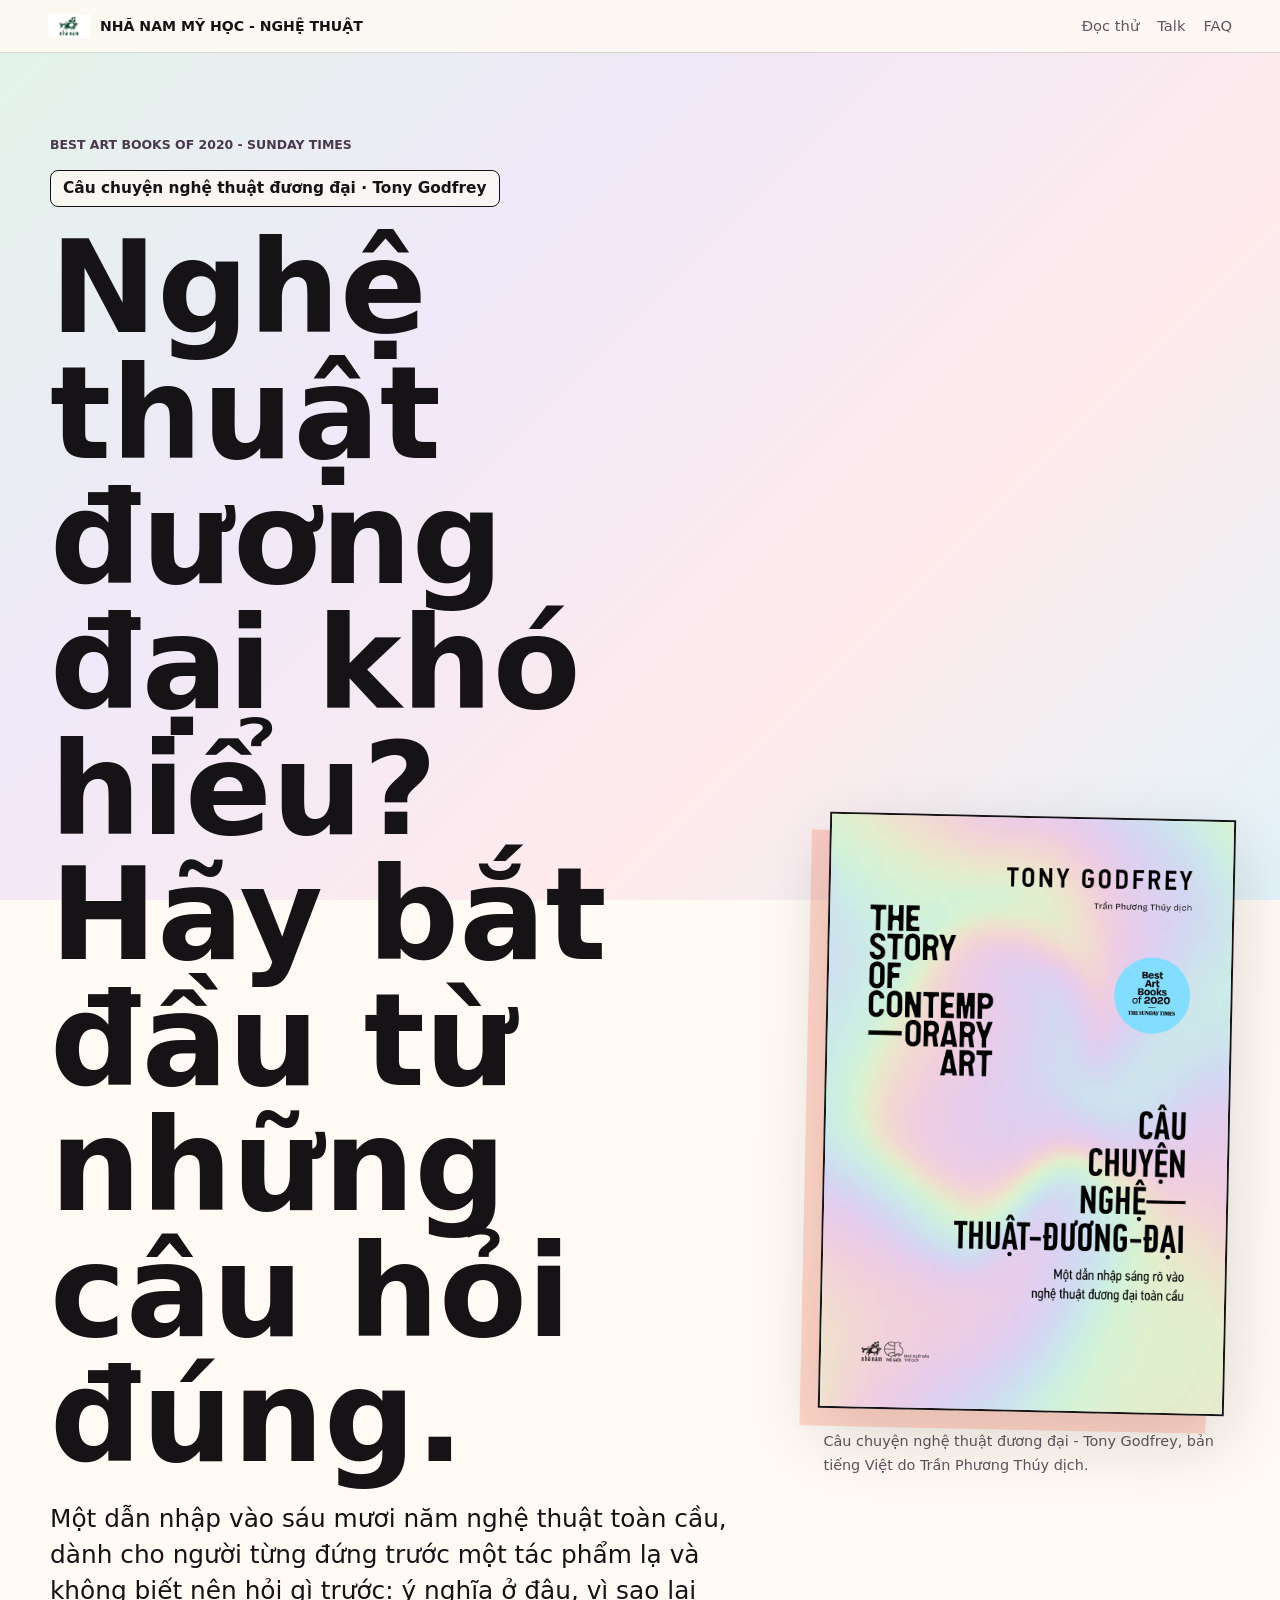
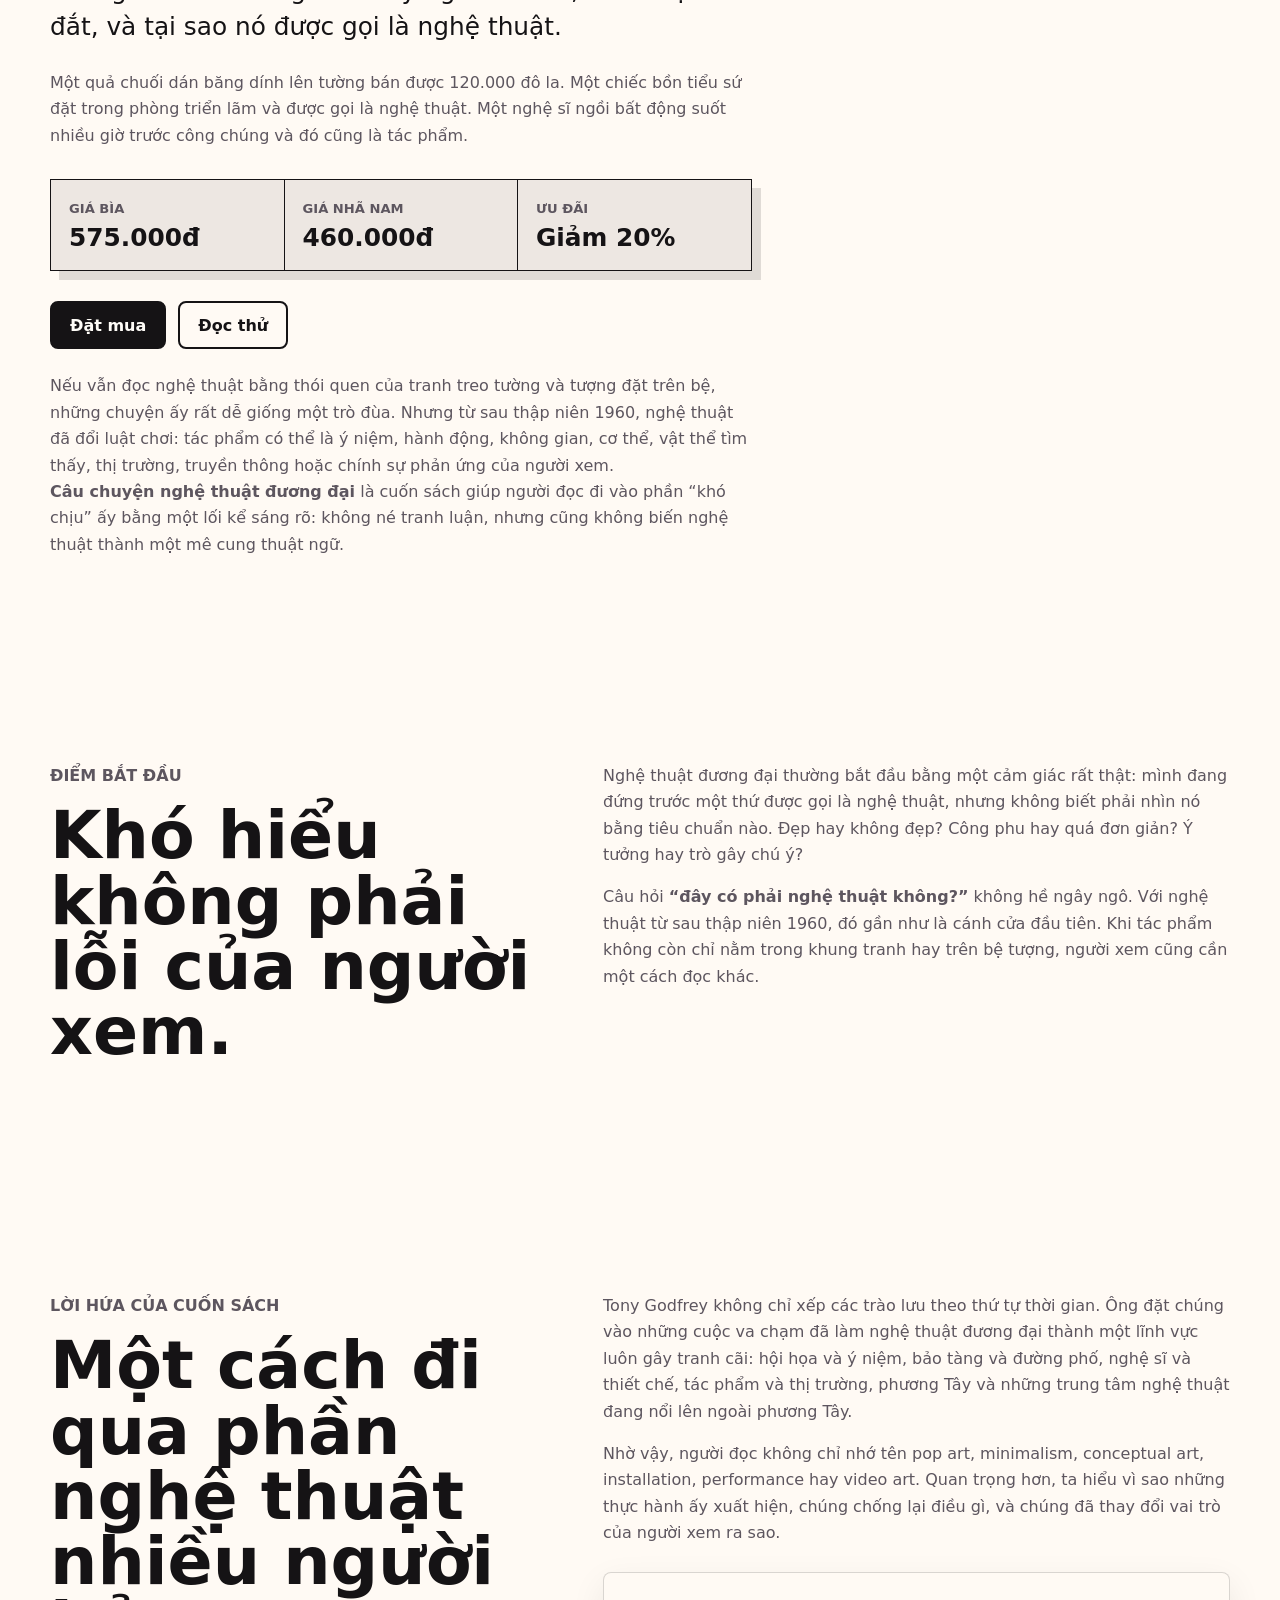
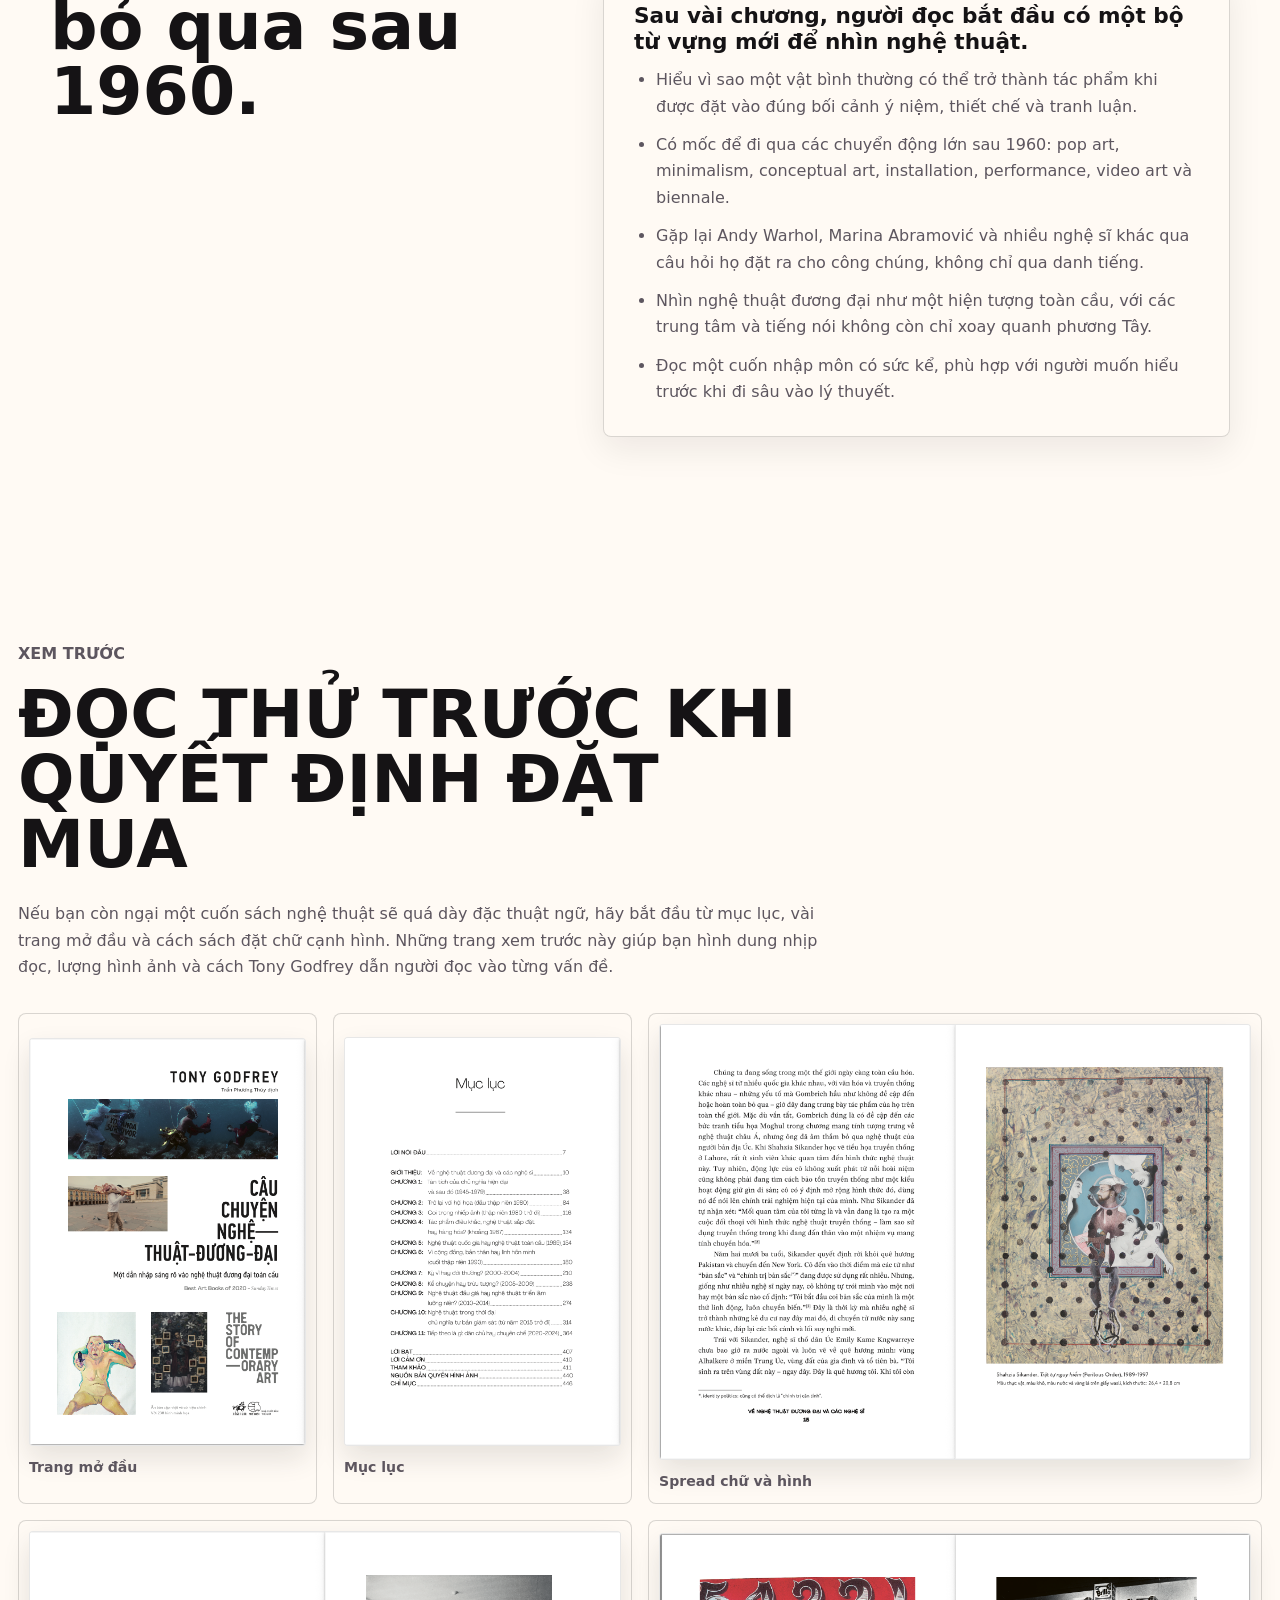
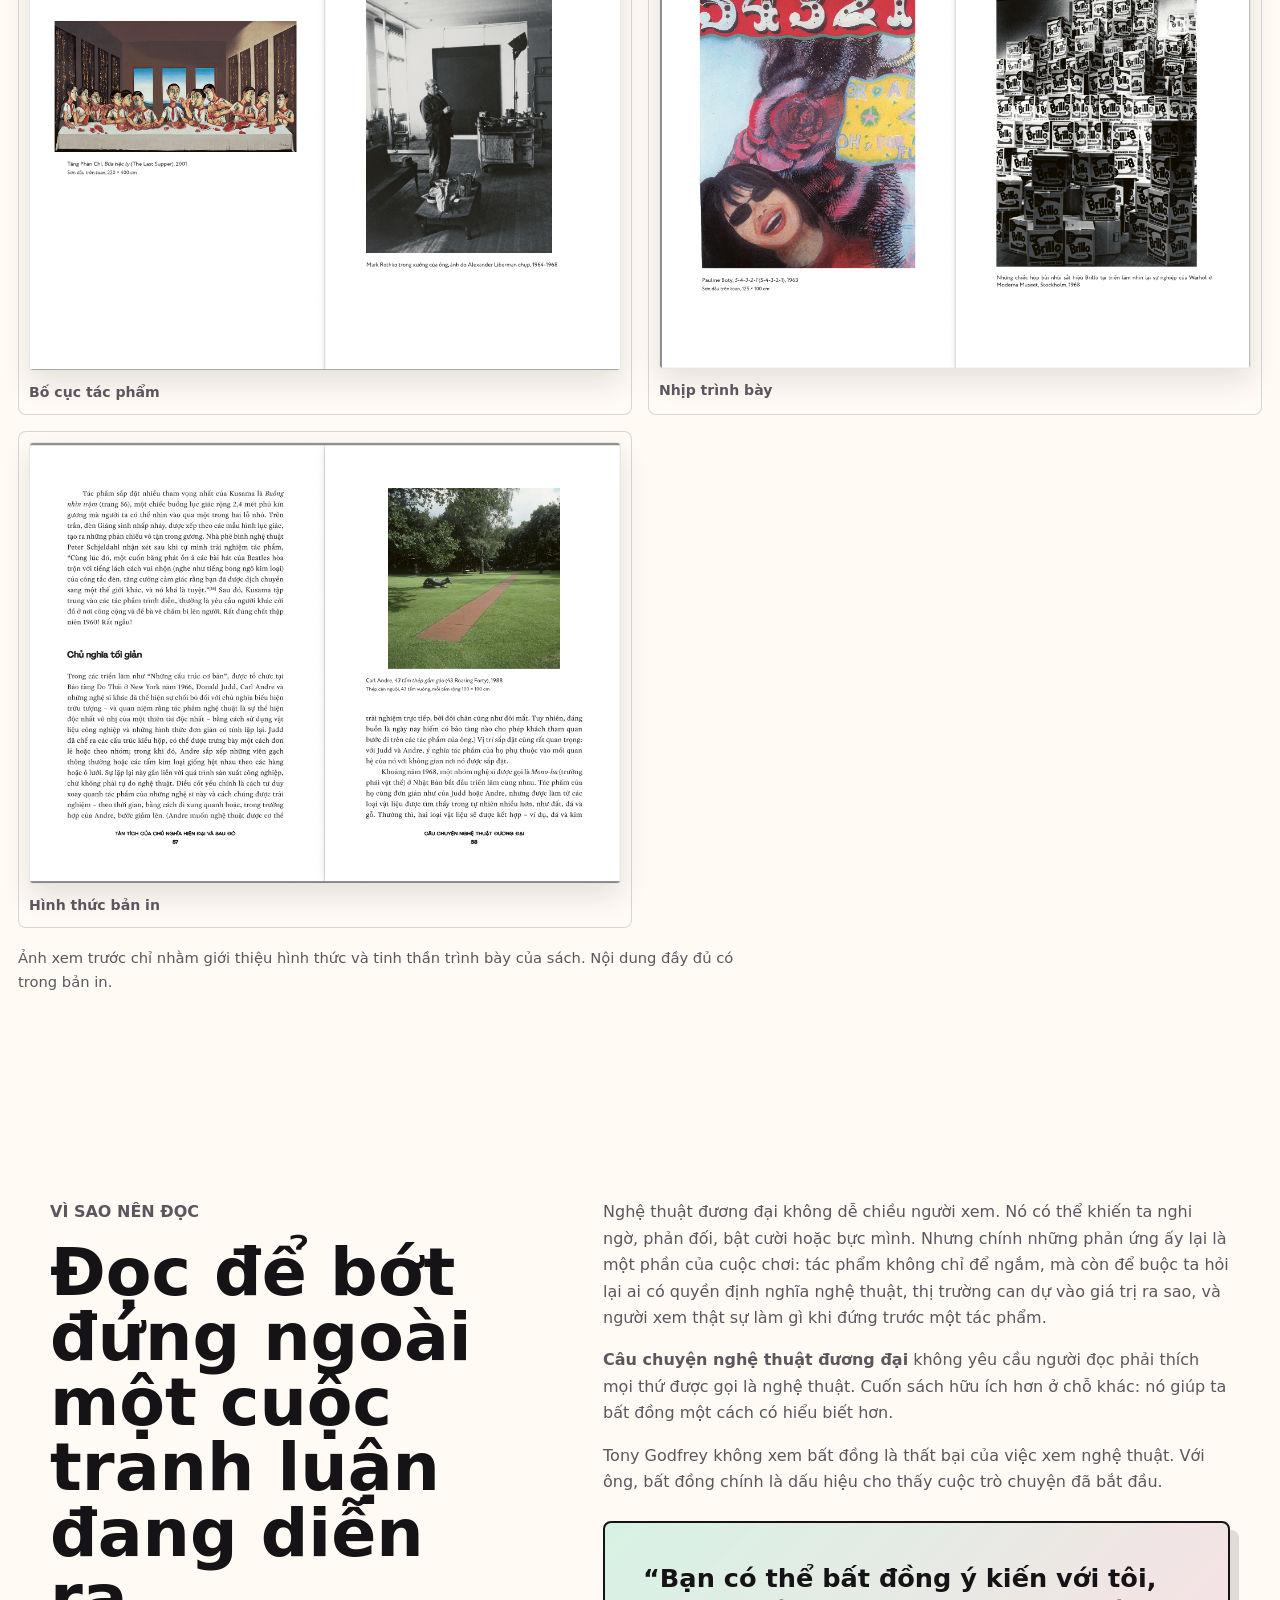
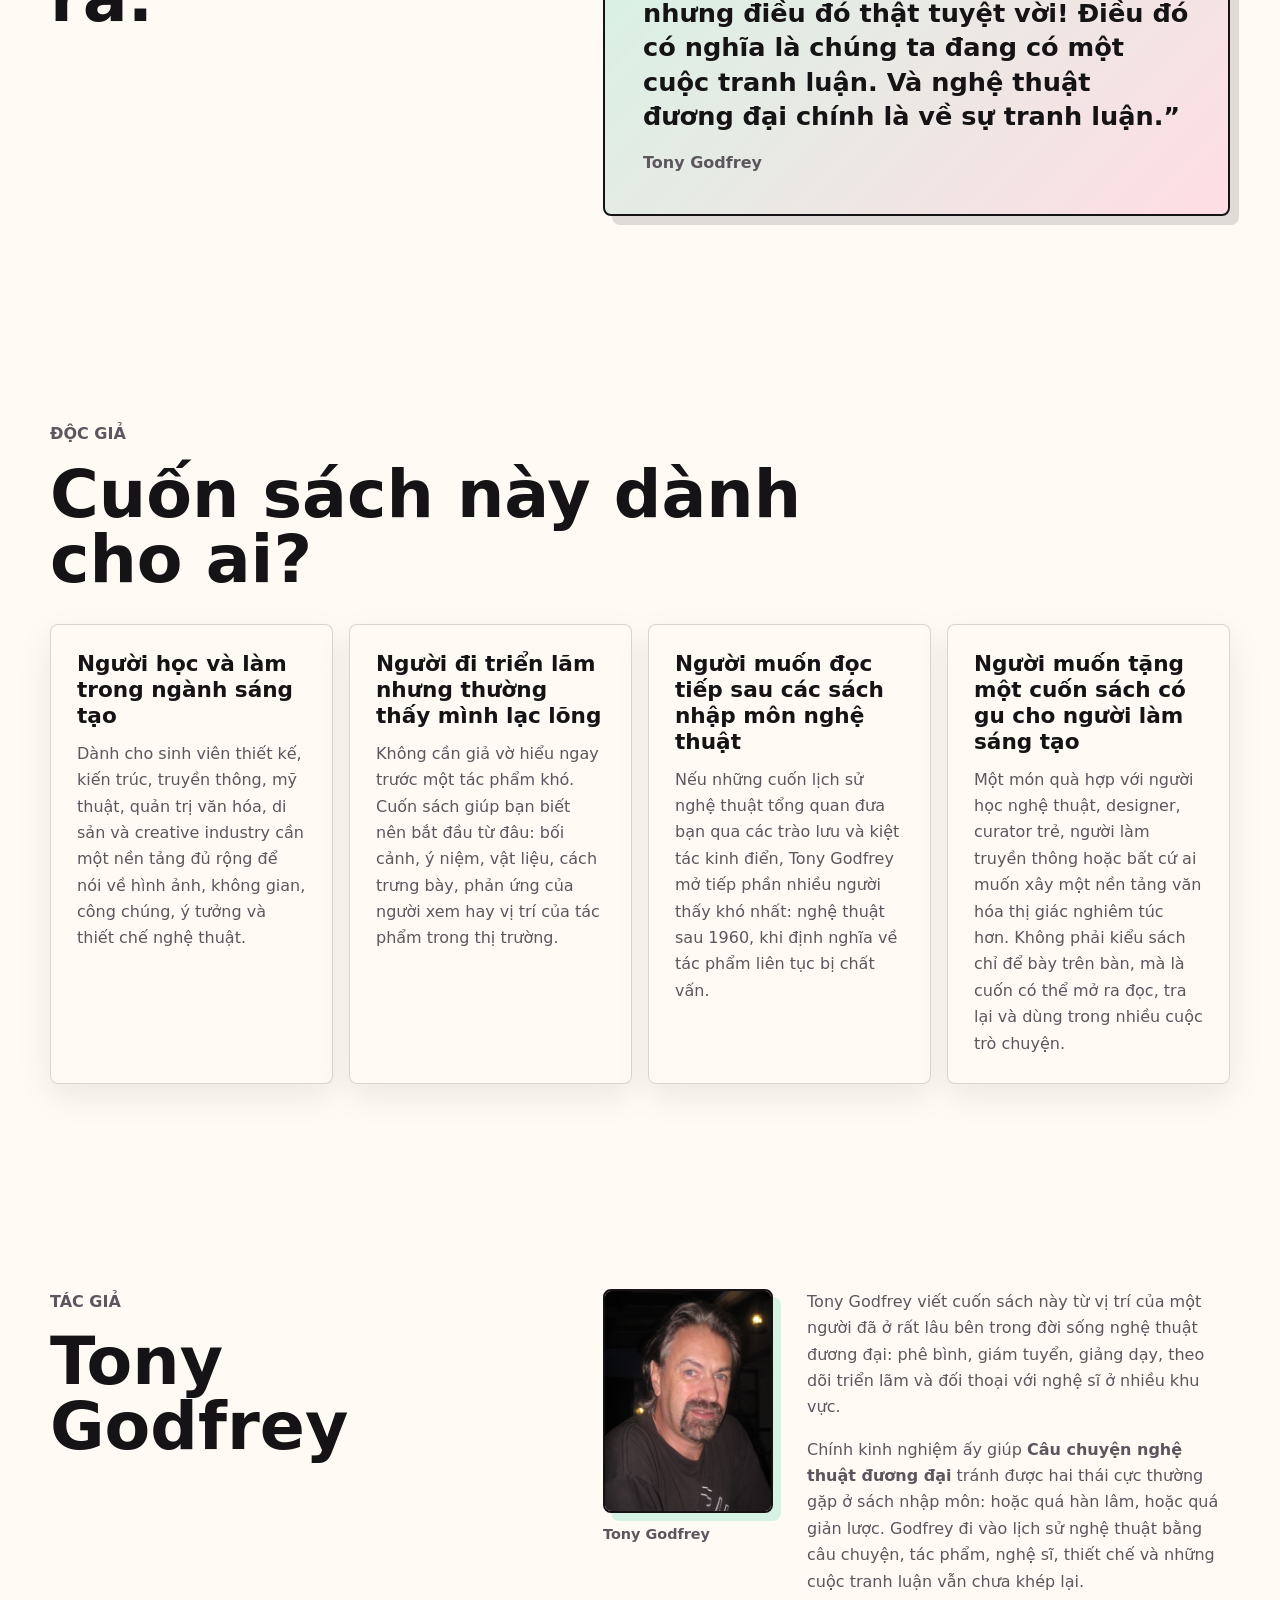
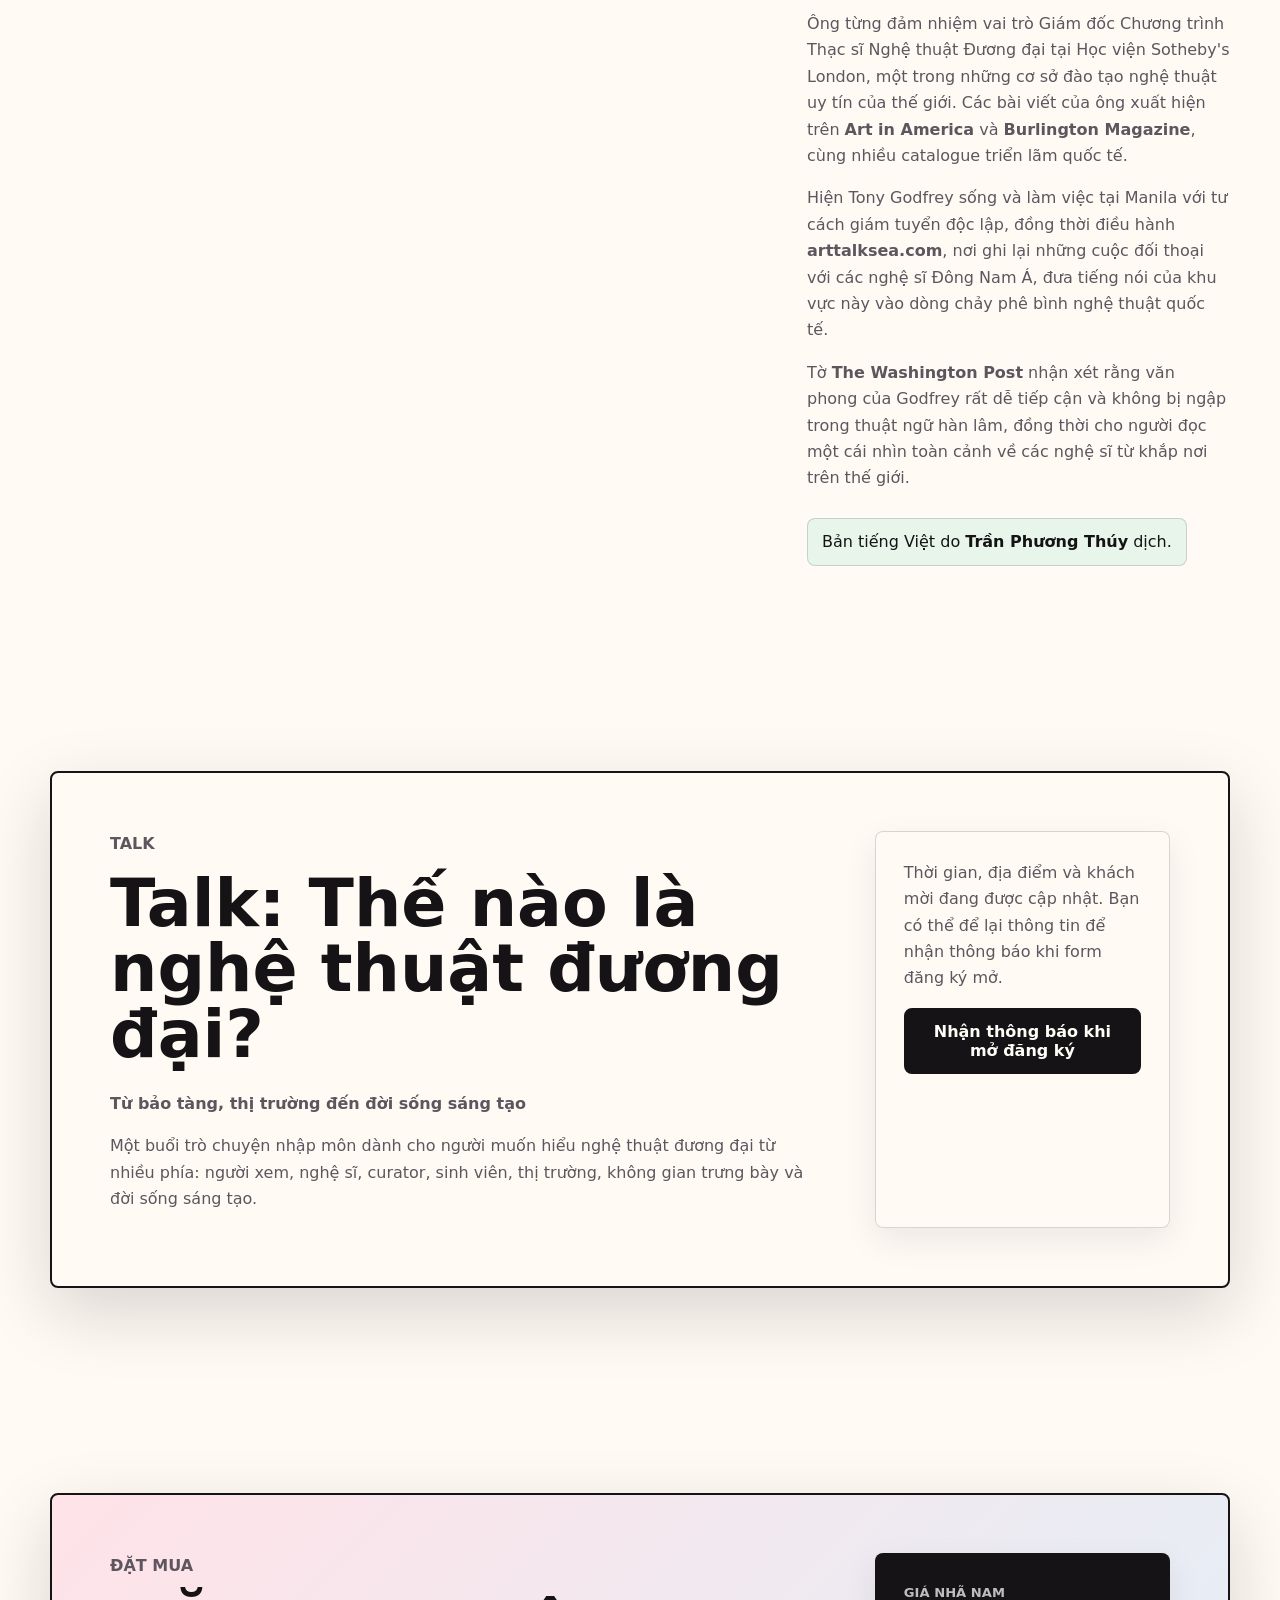
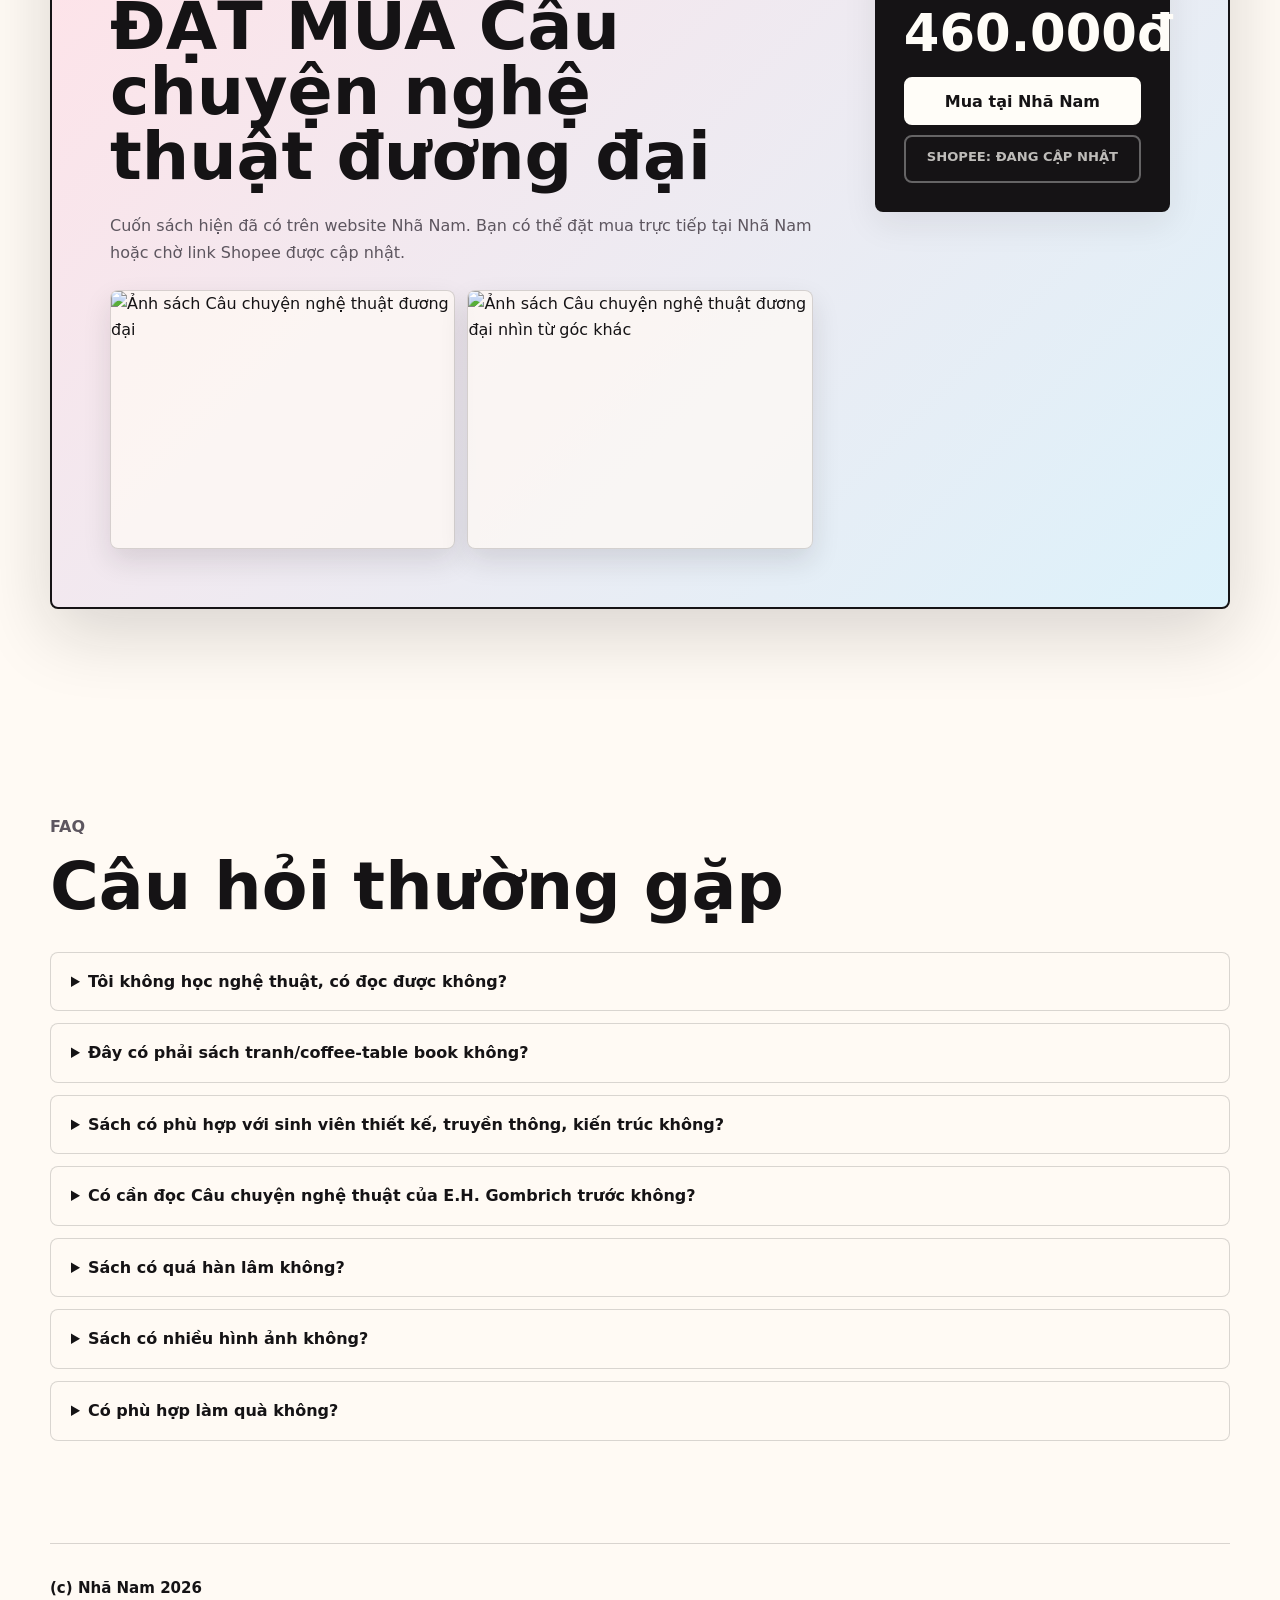
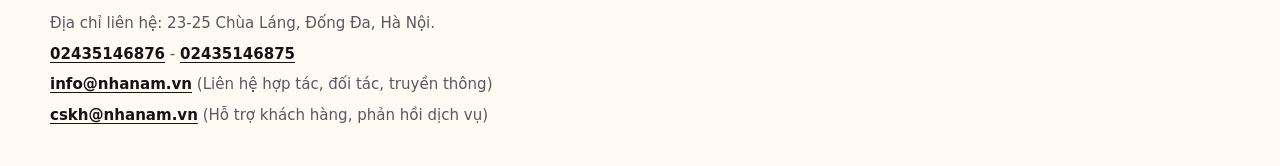
==== commit 05f3e8d7: "Update purchase CTAs and sample copy" ====
--- a/index.html
+++ b/index.html
@@ -4,7 +4,7 @@
     <meta charset="utf-8">
     <meta name="viewport" content="width=device-width, initial-scale=1">
     <title>Câu chuyện nghệ thuật đương đại | Tony Godfrey | Nhã Nam</title>
-    <meta name="description" content="Đặt trước Câu chuyện nghệ thuật đương đại của Tony Godfrey với ưu đãi 20%. Một dẫn nhập sáng rõ vào nghệ thuật đương đại toàn cầu từ sau thập niên 1960.">
+    <meta name="description" content="Đặt mua Câu chuyện nghệ thuật đương đại của Tony Godfrey. Một dẫn nhập sáng rõ vào nghệ thuật đương đại toàn cầu từ sau thập niên 1960.">
     <meta name="robots" content="index, follow">
     <meta property="og:type" content="book">
     <meta property="og:url" content="/cau-chuyen-nghe-thuat-duong-dai/">
@@ -16,7 +16,7 @@
     <meta property="og:locale" content="vi_VN">
     <meta name="twitter:card" content="summary_large_image">
     <meta name="twitter:title" content="Thế nào là nghệ thuật đương đại?">
-    <meta name="twitter:description" content="Đặt trước Câu chuyện nghệ thuật đương đại của Tony Godfrey với ưu đãi 20%.">
+    <meta name="twitter:description" content="Đặt mua Câu chuyện nghệ thuật đương đại của Tony Godfrey.">
     <meta name="twitter:image" content="/public/images/landing/contemporary-art/book-cover-full.jpg">
     <link rel="canonical" href="/cau-chuyen-nghe-thuat-duong-dai/">
     <link rel="icon" type="image/png" href="/public/images/landing/contemporary-art/favicon.png">
@@ -45,7 +45,7 @@
           "@type": "Offer",
           "price": "460000",
           "priceCurrency": "VND",
-          "availability": "https://schema.org/PreOrder"
+          "availability": "https://schema.org/InStock"
         }
       }
     </script>
@@ -57,7 +57,7 @@
         <span>Nhã Nam Mỹ học - Nghệ thuật</span>
       </a>
       <nav class="nav-links" aria-label="Mục chính">
-        <a href="#preview">Xem ruột sách</a>
+        <a href="#preview">Đọc thử</a>
         <a href="#talk">Talk</a>
         <a href="#faq">FAQ</a>
       </nav>
@@ -74,26 +74,24 @@
             <p>Một quả chuối dán băng dính lên tường bán được 120.000 đô la. Một chiếc bồn tiểu sứ đặt trong phòng triển lãm và được gọi là nghệ thuật. Một nghệ sĩ ngồi bất động suốt nhiều giờ trước công chúng và đó cũng là tác phẩm.</p>
           </div>
 
-          <div class="price-panel" aria-label="Thông tin giá đặt trước">
+          <div class="price-panel" aria-label="Thông tin giá mua sách">
             <div>
               <span>Giá bìa</span>
               <strong>575.000đ</strong>
             </div>
             <div>
-              <span>Giá đặt trước</span>
+              <span>Giá Nhã Nam</span>
               <strong>460.000đ</strong>
             </div>
             <div>
-              <span>Ưu đãi pre-order</span>
+              <span>Ưu đãi</span>
               <strong>Giảm 20%</strong>
             </div>
           </div>
 
           <div class="cta-row" aria-label="Hành động chính">
-            <!-- TODO: Replace href with final preorder URL when available. -->
-            <a class="button button-primary" href="#preorder" data-event="ldp_art_book_preorder_click">Đặt trước 460.000đ</a>
-            <!-- TODO: Replace href with final talk form URL when available. -->
-            <a class="button button-secondary" href="#preview" data-event="ldp_art_book_gallery_open">Xem ruột sách</a>
+            <a class="button button-primary" href="https://nhanam.vn/cau-chuyen-nghe-thuat-duong-dai" data-event="ldp_art_book_purchase_click">Đặt mua</a>
+            <a class="button button-secondary" href="#preview" data-event="ldp_art_book_gallery_open">Đọc thử</a>
           </div>
 
           <div class="hero-context">
@@ -145,7 +143,7 @@
       <section class="section preview-section" id="preview">
         <div class="section-heading compact">
           <p class="eyebrow">Xem trước</p>
-          <h2>Xem trước ruột sách trước khi đặt mua.</h2>
+          <h2>ĐỌC THỬ TRƯỚC KHI QUYẾT ĐỊNH ĐẶT MUA</h2>
           <p>Nếu bạn còn ngại một cuốn sách nghệ thuật sẽ quá dày đặc thuật ngữ, hãy bắt đầu từ mục lục, vài trang mở đầu và cách sách đặt chữ cạnh hình. Những trang xem trước này giúp bạn hình dung nhịp đọc, lượng hình ảnh và cách Tony Godfrey dẫn người đọc vào từng vấn đề.</p>
         </div>
         <div class="preview-gallery" aria-label="Ảnh xem trước ruột sách">
@@ -250,27 +248,27 @@
             <p>Một buổi trò chuyện nhập môn dành cho người muốn hiểu nghệ thuật đương đại từ nhiều phía: người xem, nghệ sĩ, curator, sinh viên, thị trường, không gian trưng bày và đời sống sáng tạo.</p>
           </div>
           <div class="event-card" aria-label="Thông tin talk đang cập nhật">
-            <p>Thời gian, địa điểm và khách mời đang được cập nhật. Bạn có thể để lại thông tin để nhận thông báo khi form đăng ký mở.</p>
-            <!-- TODO: Replace href with final talk form URL when available. -->
-            <a class="button button-primary" href="#talk" data-event="ldp_art_book_talk_register_click">Nhận thông báo khi mở đăng ký</a>
-          </div>
-        </div>
-      </section>
-
-      <section class="section preorder-section" id="preorder">
-        <div class="preorder-card">
+            <p>Thời gian, địa điểm và khách mời đang được cập nhật. Bạn có thể để lại thông tin để nhận thông báo khi form đăng ký mở.</p>            <a class="button button-primary" href="https://www.facebook.com/nhanampublishing" data-event="ldp_art_book_talk_register_click">Nhận thông báo khi mở đăng ký</a>
+          </div>
+        </div>
+      </section>
+
+      <section class="section purchase-section" id="purchase">
+        <div class="purchase-card">
           <div>
-            <p class="eyebrow">Pre-order</p>
-            <h2>Đặt trước Câu chuyện nghệ thuật đương đại với ưu đãi 20%.</h2>
-            <p>Giá bìa: <strong>575.000đ</strong><br>Giá pre-order: <strong>460.000đ</strong><br>Ưu đãi dự kiến áp dụng đến hết ngày <strong>15/8/2026</strong>.</p>
-            <p class="countdown-line">Còn <strong data-countdown-target="2026-08-15">44 ngày</strong> để đặt trước với ưu đãi này.</p>
-            <p>Nếu bạn đang tìm một cuốn sách nền về nghệ thuật đương đại, hoặc một món quà nghiêm túc cho người làm sáng tạo, đây là thời điểm phù hợp để đặt trước với mức giá tốt hơn.</p>
-          </div>
-          <div class="preorder-action">
-            <span>Giá đặt trước</span>
+            <p class="eyebrow">Đặt mua</p>
+            <h2>ĐẶT MUA Câu chuyện nghệ thuật đương đại</h2>
+            <p>Cuốn sách hiện đã có trên website Nhã Nam. Bạn có thể đặt mua trực tiếp tại Nhã Nam hoặc chờ link Shopee được cập nhật.</p>
+            <div class="purchase-gallery" aria-label="Ảnh sách Câu chuyện nghệ thuật đương đại">
+              <img src="https://sachnhanam.s3.ap-southeast-1.amazonaws.com/telegram-uploads/2026/08/21/1787284799327-cau-chuyen-nghe-thuat-uong-ai-2.jpg" loading="lazy" alt="Ảnh sách Câu chuyện nghệ thuật đương đại">
+              <img src="https://sachnhanam.s3.ap-southeast-1.amazonaws.com/telegram-uploads/2026/08/21/1787284801951-cau-chuyen-nghe-thuat-uong-ai-1.jpg" loading="lazy" alt="Ảnh sách Câu chuyện nghệ thuật đương đại nhìn từ góc khác">
+            </div>
+          </div>
+          <div class="purchase-action">
+            <span>Giá Nhã Nam</span>
             <strong>460.000đ</strong>
-            <!-- TODO: Replace href with final preorder URL when available. -->
-            <a class="button button-primary" href="#preorder" data-event="ldp_art_book_preorder_click">Đặt trước 460.000đ</a>
+            <a class="button button-primary" href="https://nhanam.vn/cau-chuyen-nghe-thuat-duong-dai" data-event="ldp_art_book_purchase_click">Mua tại Nhã Nam</a>
+            <span class="button button-secondary button-disabled" aria-disabled="true">Shopee: đang cập nhật</span>
           </div>
         </div>
       </section>
@@ -324,10 +322,8 @@
     </footer>
 
     <div class="sticky-cta" aria-label="Hành động nhanh trên mobile">
-      <!-- TODO: Replace href with final preorder URL when available. -->
-      <a class="button button-primary" href="#preorder" data-event="ldp_art_book_sticky_cta_click">Đặt trước 460.000đ</a>
-      <!-- TODO: Replace href with final talk form URL when available. -->
-      <a class="button button-secondary" href="#preview" data-event="ldp_art_book_gallery_open">Xem ruột sách</a>
+      <a class="button button-primary" href="https://nhanam.vn/cau-chuyen-nghe-thuat-duong-dai" data-event="ldp_art_book_sticky_purchase_click">Đặt mua</a>
+      <a class="button button-secondary" href="#preview" data-event="ldp_art_book_gallery_open">Đọc thử</a>
     </div>
 
     <script src="./cau-chuyen-nghe-thuat-duong-dai/script.js"></script>
--- a/cau-chuyen-nghe-thuat-duong-dai/styles.css
+++ b/cau-chuyen-nghe-thuat-duong-dai/styles.css
@@ -191,7 +191,7 @@
 .text-flow,
 .section-heading p,
 .talk-panel p,
-.preorder-card p {
+.purchase-card p {
   color: var(--muted);
   font-size: clamp(1rem, 1.25vw, 1.1rem);
 }
@@ -231,7 +231,7 @@
 }
 
 .price-panel span,
-.preorder-action span {
+.purchase-action span {
   display: block;
   color: var(--muted);
   font-size: 0.82rem;
@@ -334,7 +334,7 @@
 
 .proof-list,
 .event-card,
-.preorder-action,
+.purchase-action,
 .audience-grid article {
   border: 1px solid var(--line);
   border-radius: 8px;
@@ -481,7 +481,7 @@
 }
 
 .talk-panel,
-.preorder-card {
+.purchase-card {
   display: grid;
   grid-template-columns: minmax(0, 1fr) minmax(280px, 0.42fr);
   gap: clamp(28px, 5vw, 62px);
@@ -499,7 +499,7 @@
 }
 
 .event-card,
-.preorder-action {
+.purchase-action {
   padding: clamp(18px, 3vw, 28px);
 }
 
@@ -530,32 +530,68 @@
   font-weight: 800;
 }
 
-.preorder-card {
+.purchase-card {
   background: linear-gradient(135deg, rgba(255, 210, 223, 0.58), rgba(196, 236, 255, 0.58)), rgba(255, 250, 244, 0.86);
 }
 
-.preorder-action {
+.purchase-action {
   align-self: start;
   background: var(--ink);
   color: #fffdf8;
 }
 
-.preorder-action span {
+.purchase-action span {
   color: rgba(255, 255, 255, 0.72);
 }
 
-.preorder-action strong {
+.purchase-action strong {
   display: block;
   margin: 4px 0 18px;
   font-size: clamp(2rem, 4vw, 3.4rem);
   line-height: 1;
 }
 
-.preorder-action .button-primary {
+.purchase-action .button-primary {
   width: 100%;
   border-color: #fffdf8;
   background: #fffdf8;
   color: var(--ink);
+}
+
+.purchase-action .button-secondary {
+  width: 100%;
+  margin-top: 10px;
+  border-color: rgba(255, 255, 255, 0.48);
+  background: transparent;
+  color: #fffdf8;
+}
+
+.button-disabled {
+  cursor: not-allowed;
+  opacity: 0.72;
+}
+
+.button-disabled:hover,
+.button-disabled:focus-visible {
+  transform: none;
+  box-shadow: none;
+}
+
+.purchase-gallery {
+  display: grid;
+  grid-template-columns: repeat(2, minmax(0, 1fr));
+  gap: 12px;
+  margin-top: 24px;
+}
+
+.purchase-gallery img {
+  width: 100%;
+  aspect-ratio: 4 / 3;
+  object-fit: cover;
+  border: 1px solid var(--line);
+  border-radius: 8px;
+  background: rgba(255, 250, 244, 0.72);
+  box-shadow: 0 12px 28px rgba(21, 19, 21, 0.12);
 }
 
 .trust-note {
@@ -644,7 +680,7 @@
   .matter-section,
   .author-section,
   .talk-panel,
-  .preorder-card {
+  .purchase-card {
     grid-template-columns: 1fr;
   }
 
@@ -733,6 +769,10 @@
     grid-template-columns: 1fr;
   }
 
+  .purchase-gallery {
+    grid-template-columns: 1fr;
+  }
+
   .sticky-cta {
     display: grid;
   }
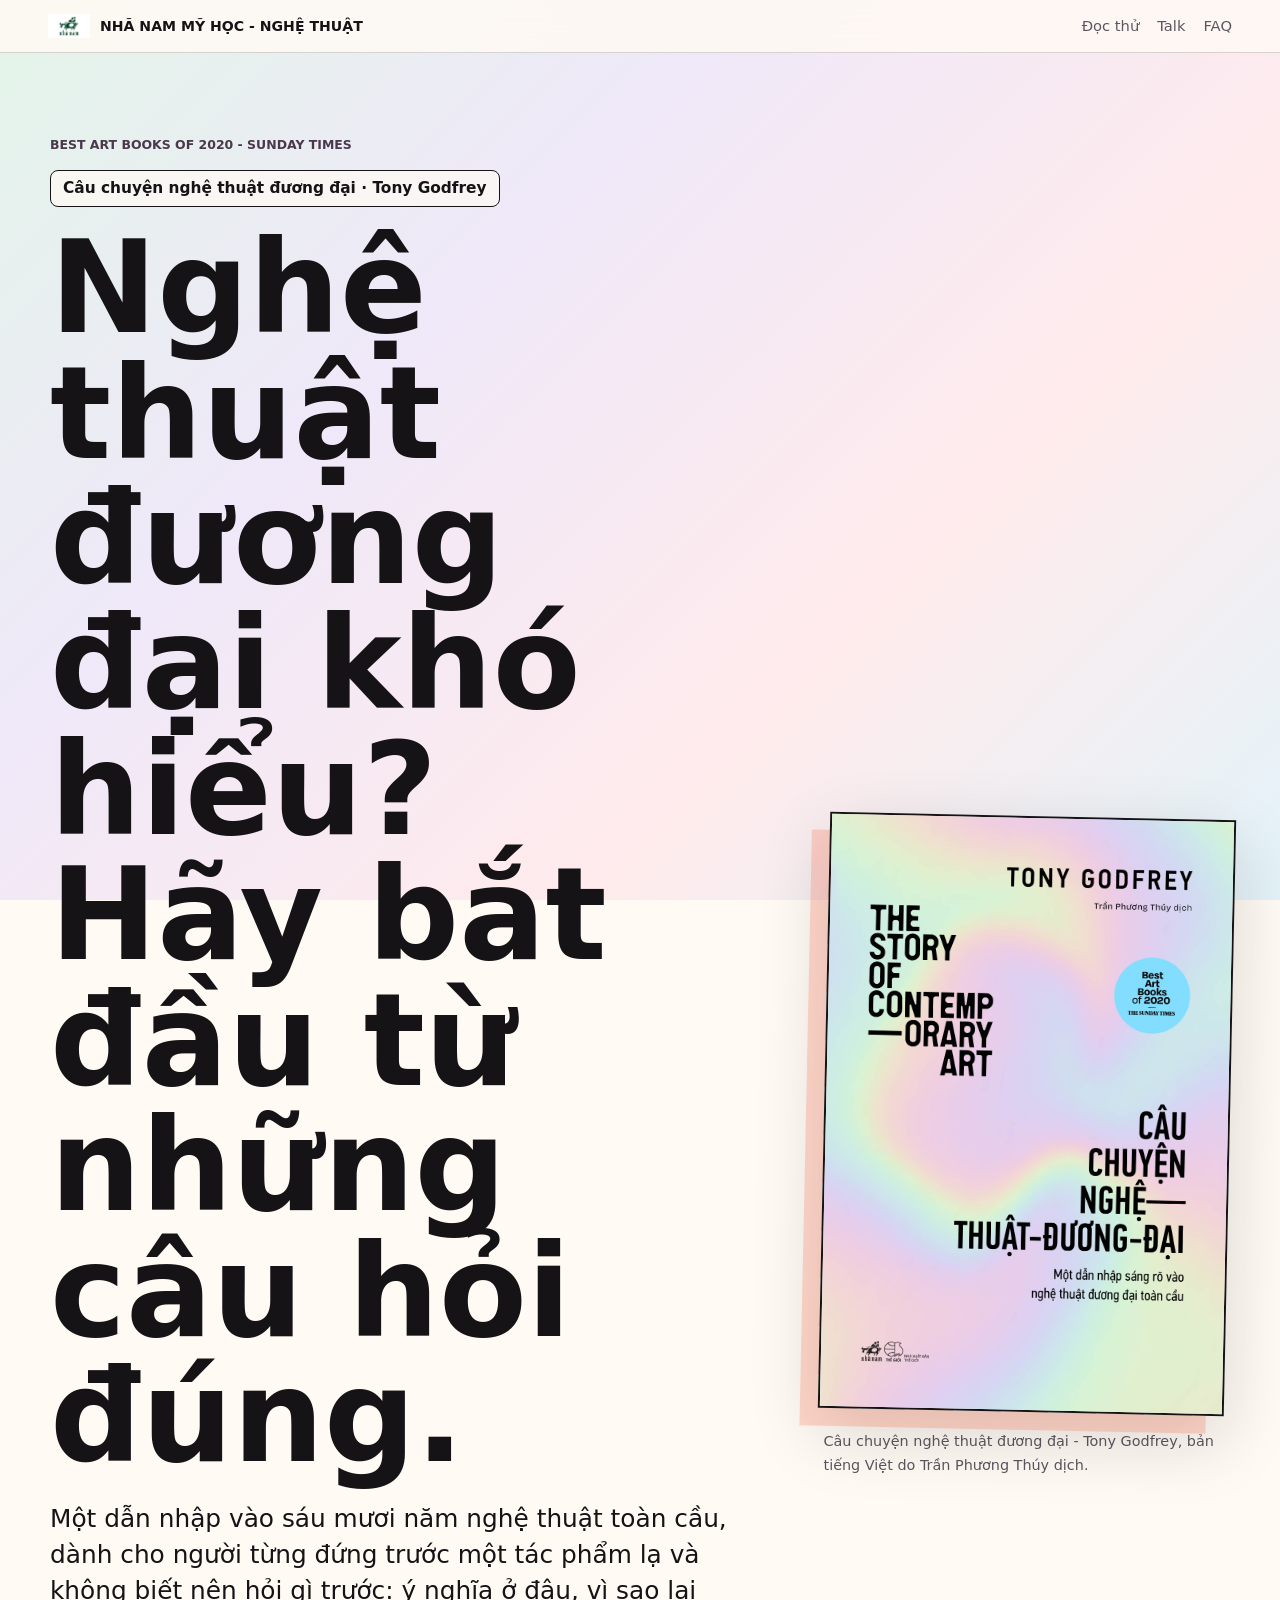
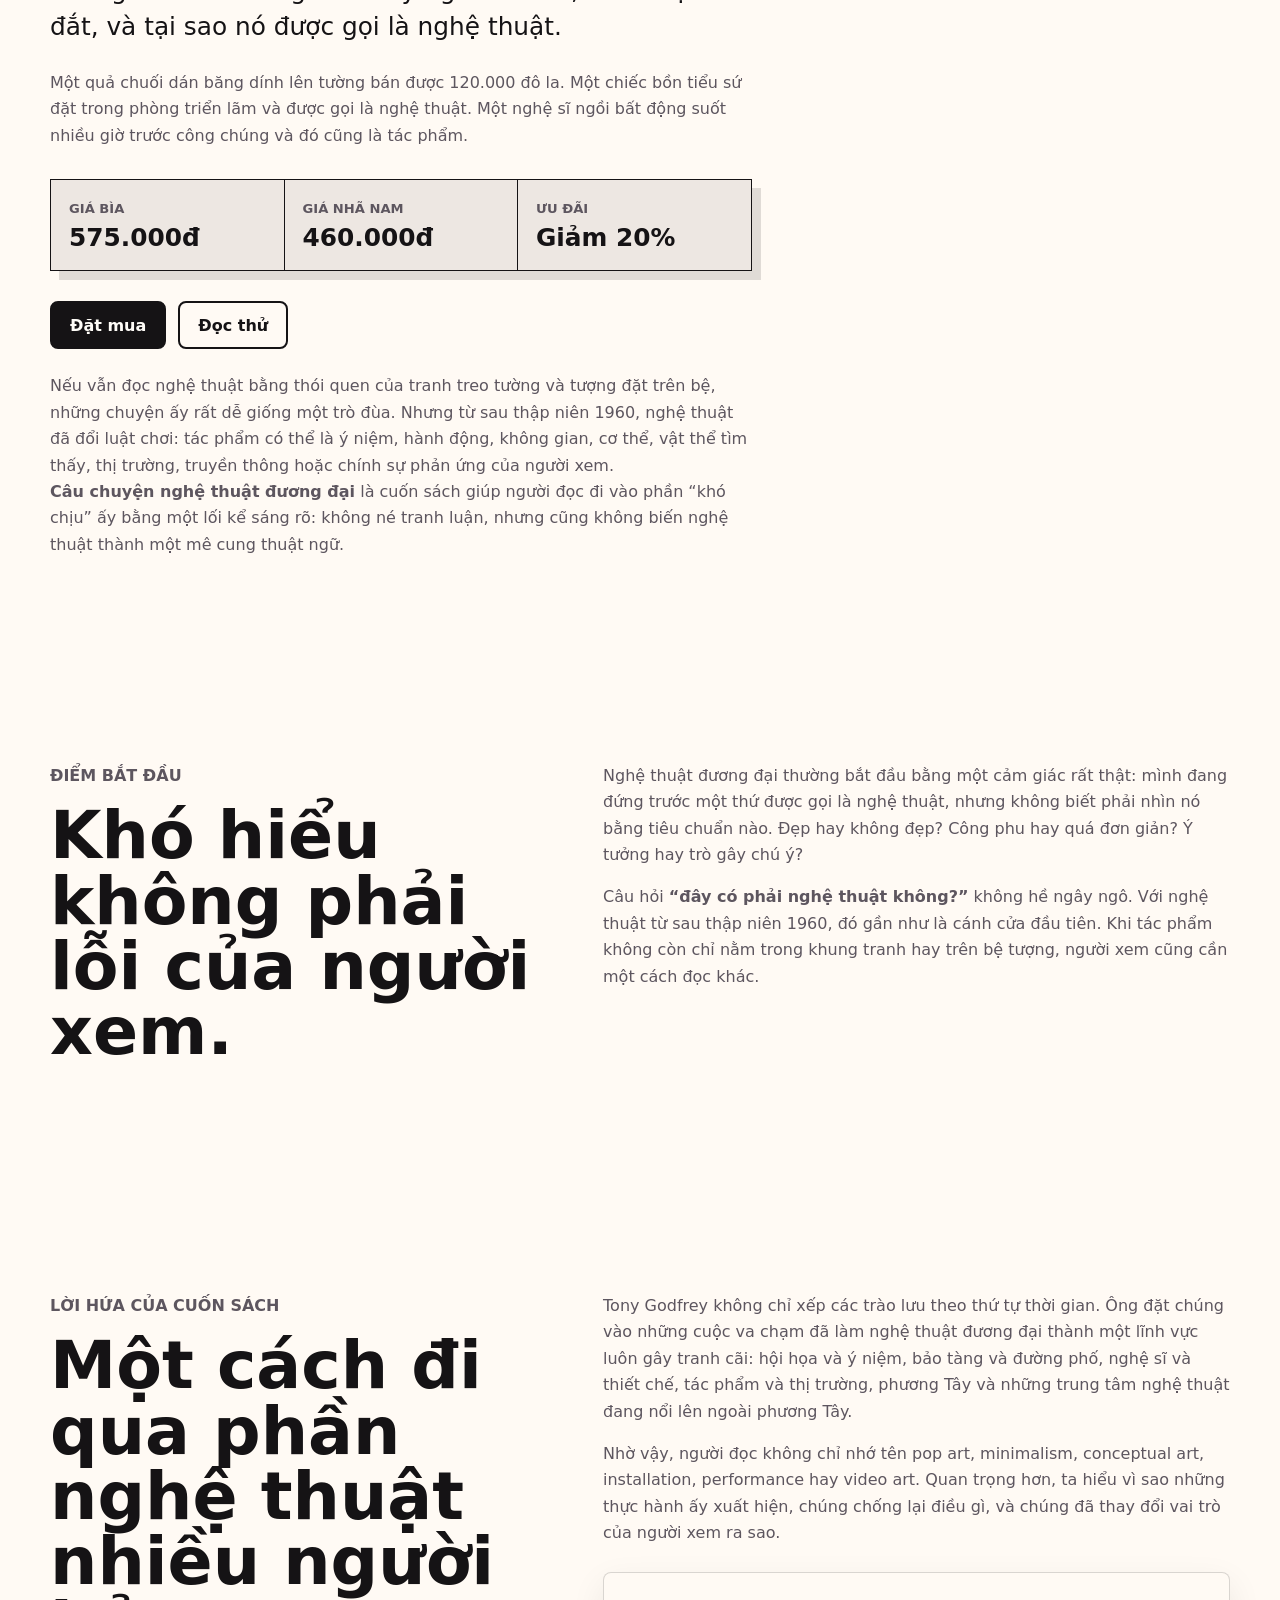
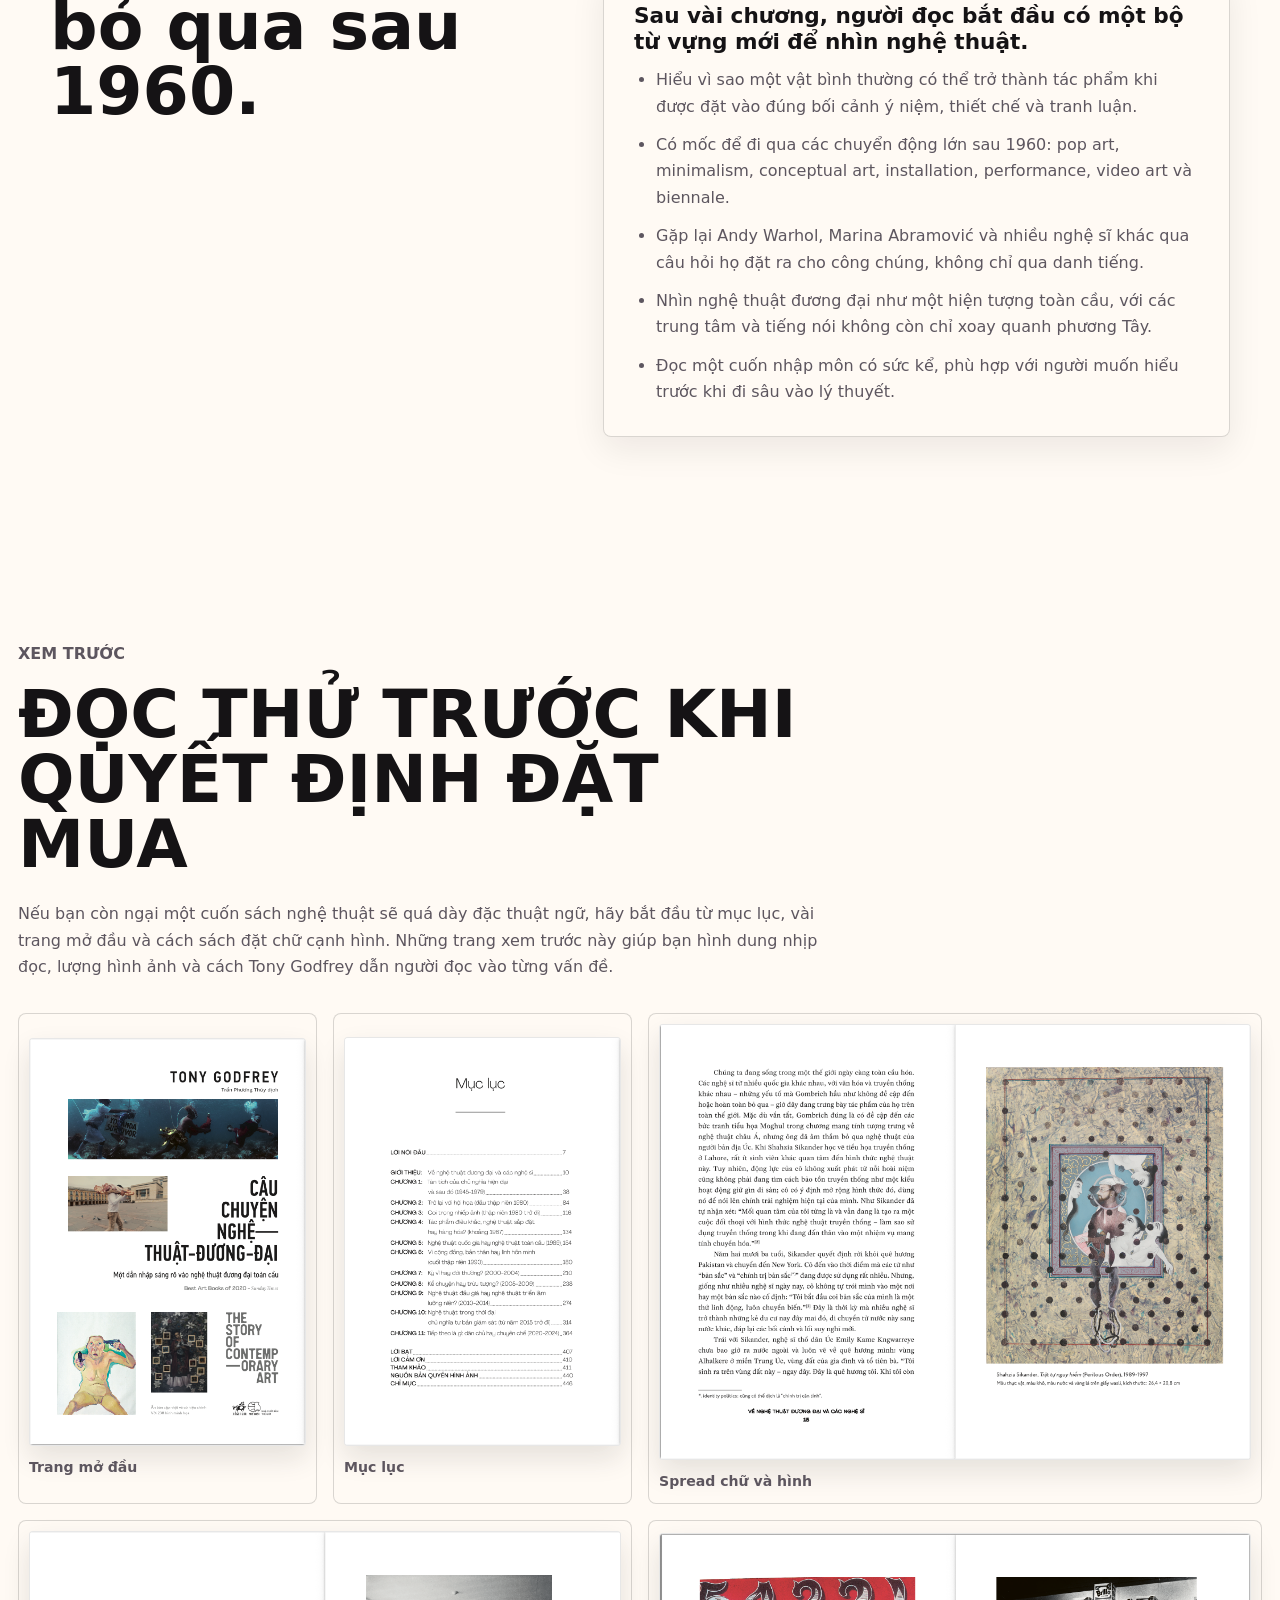
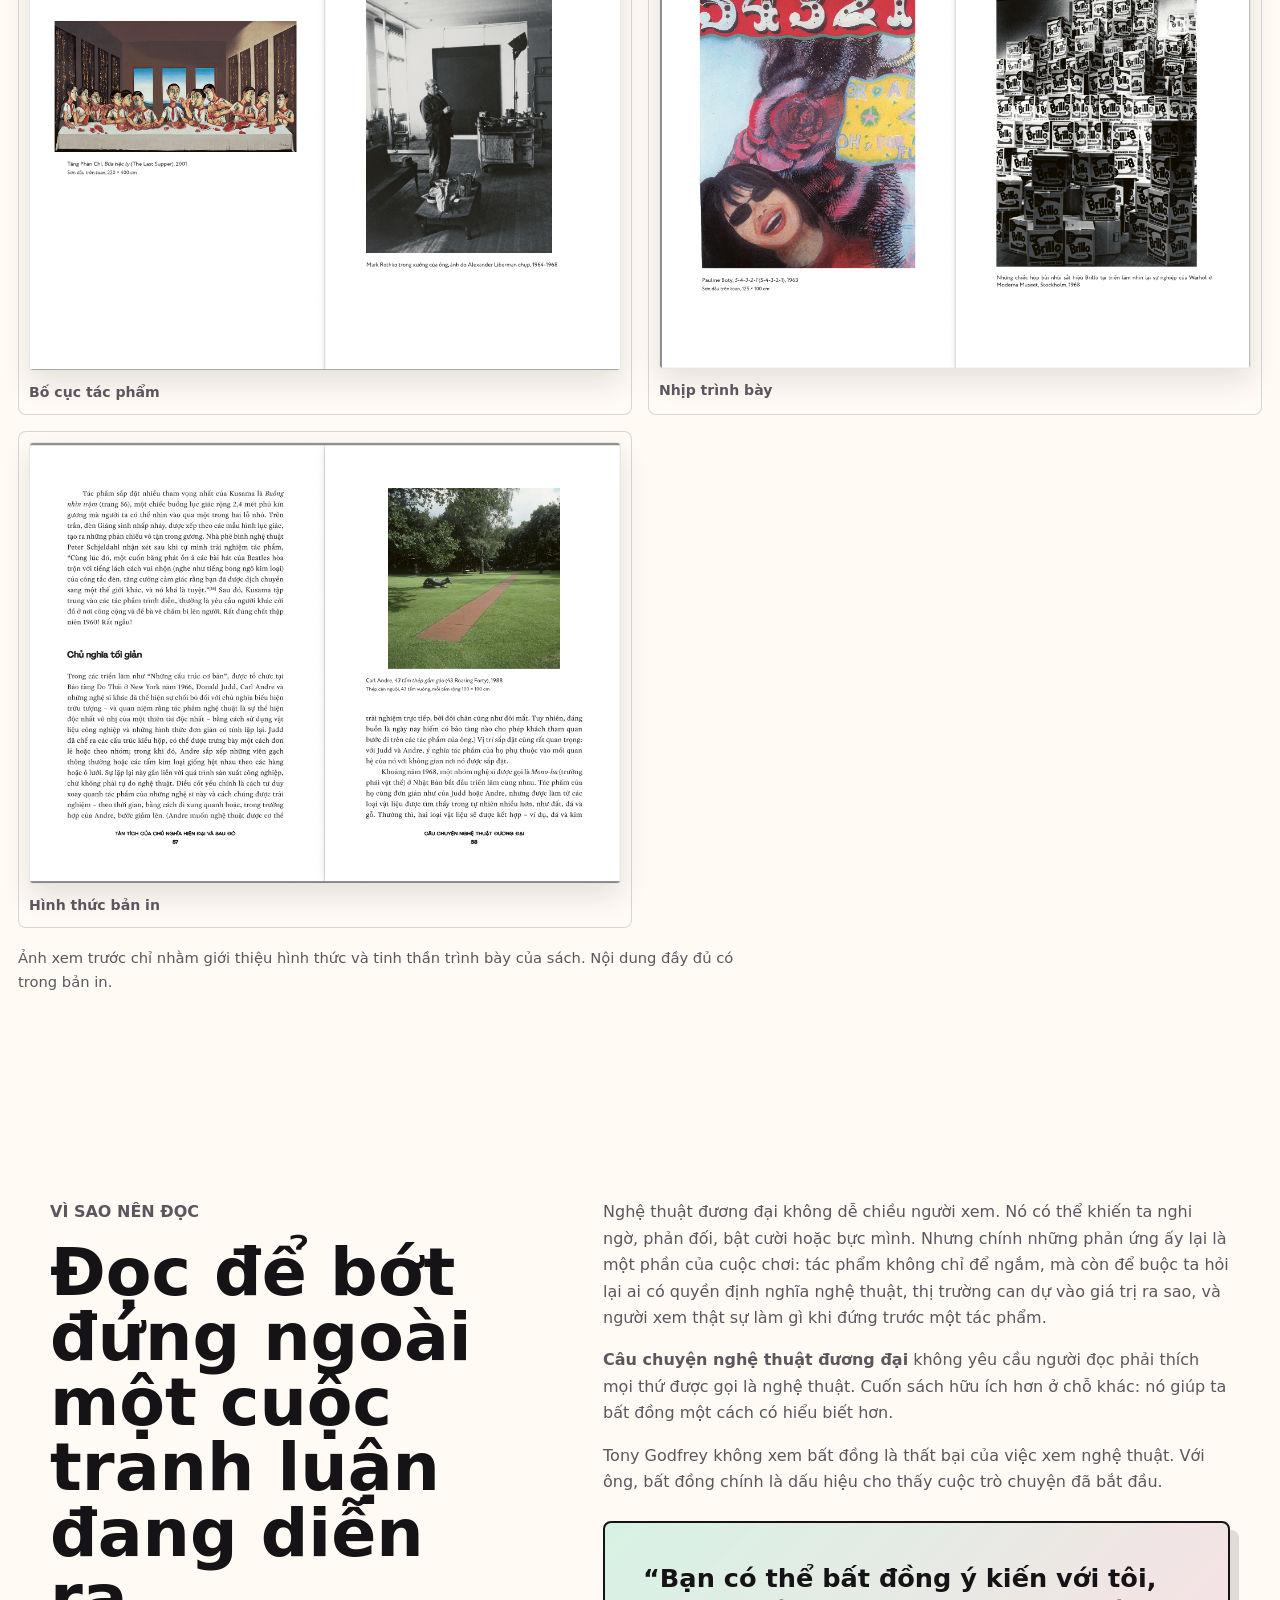
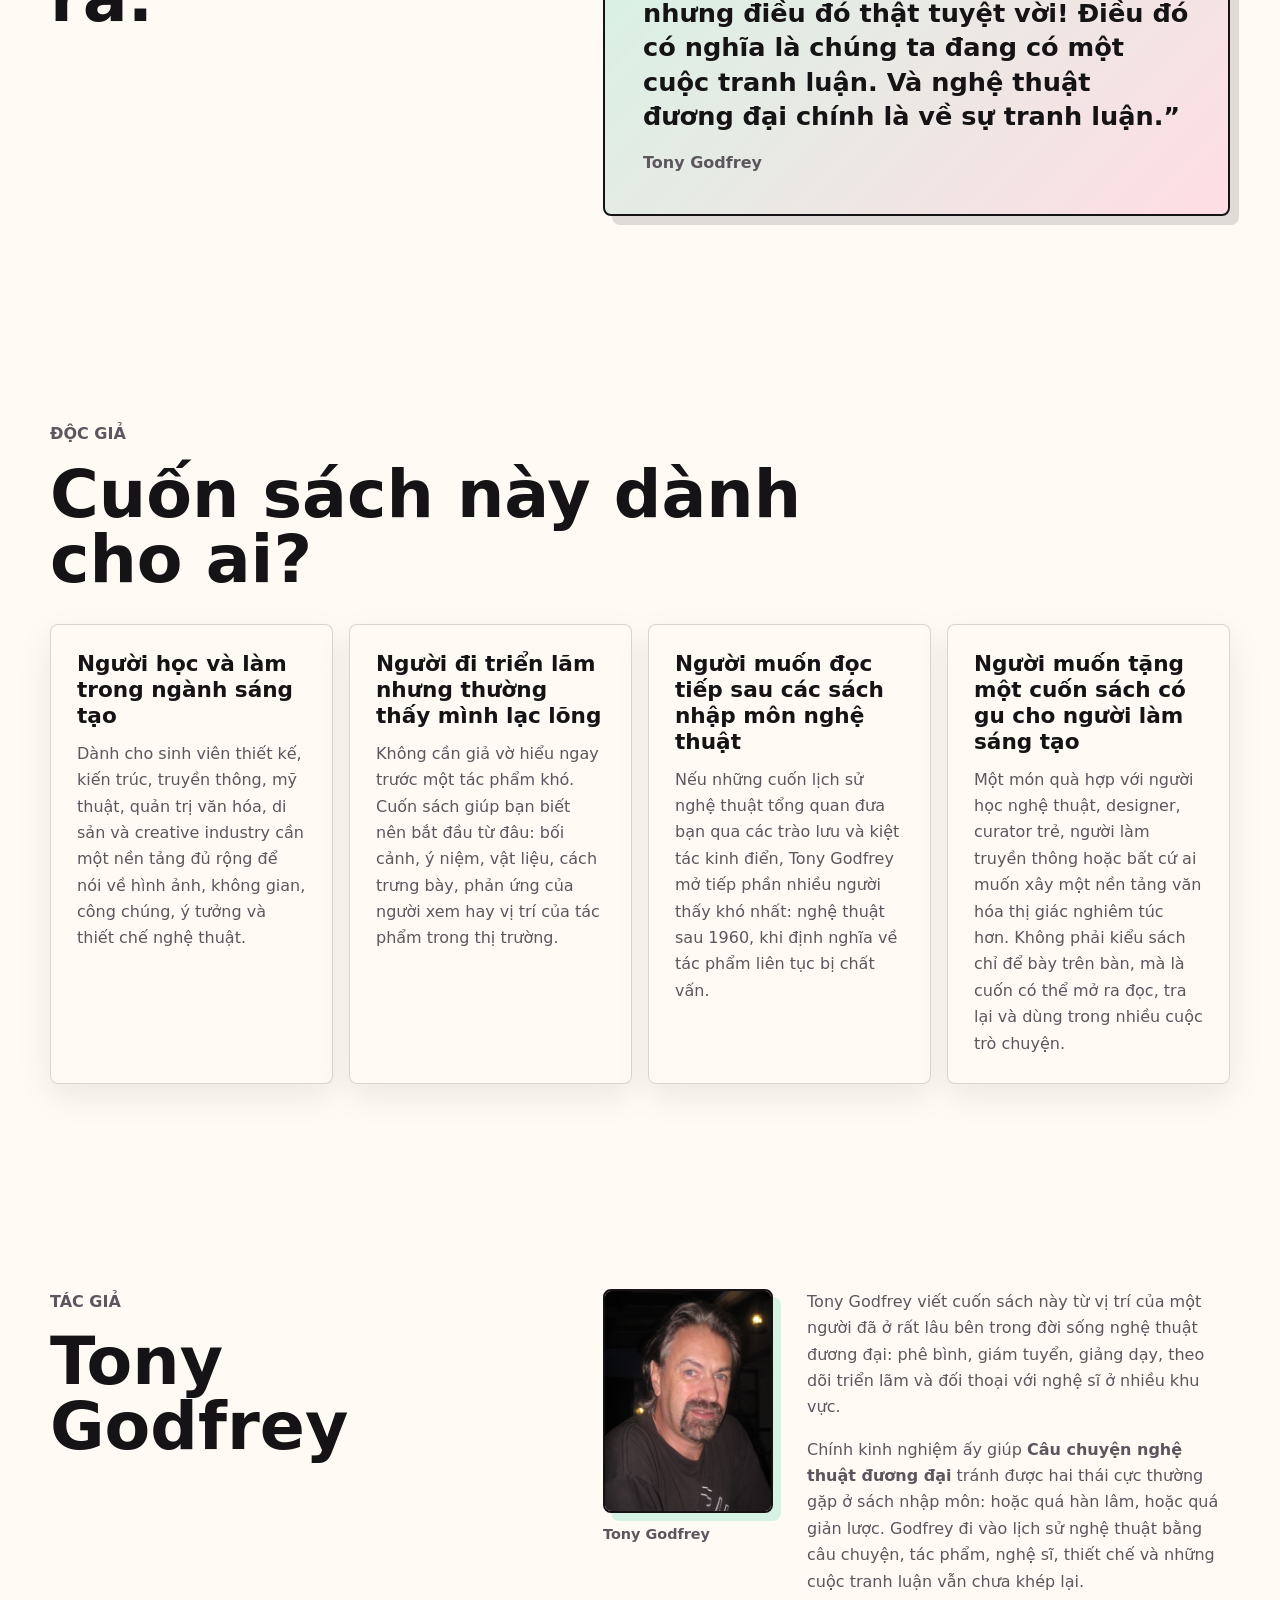
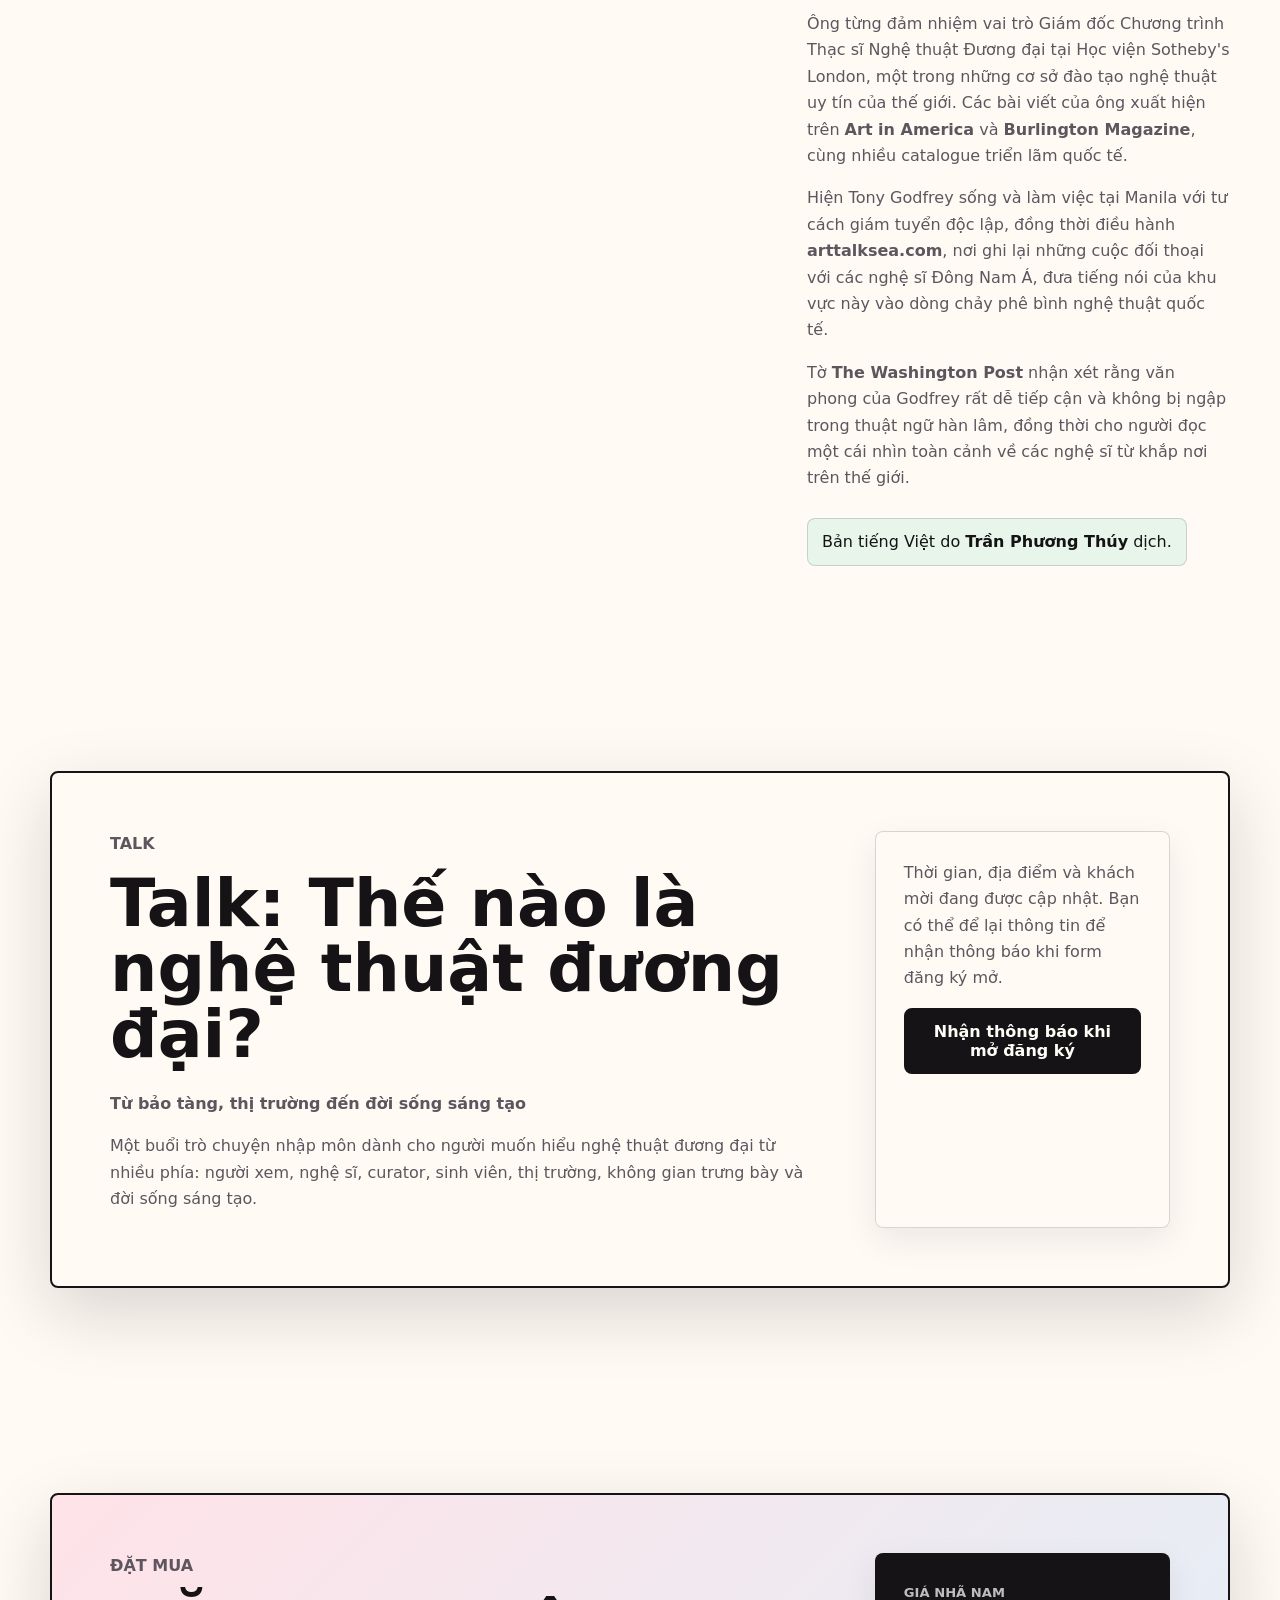
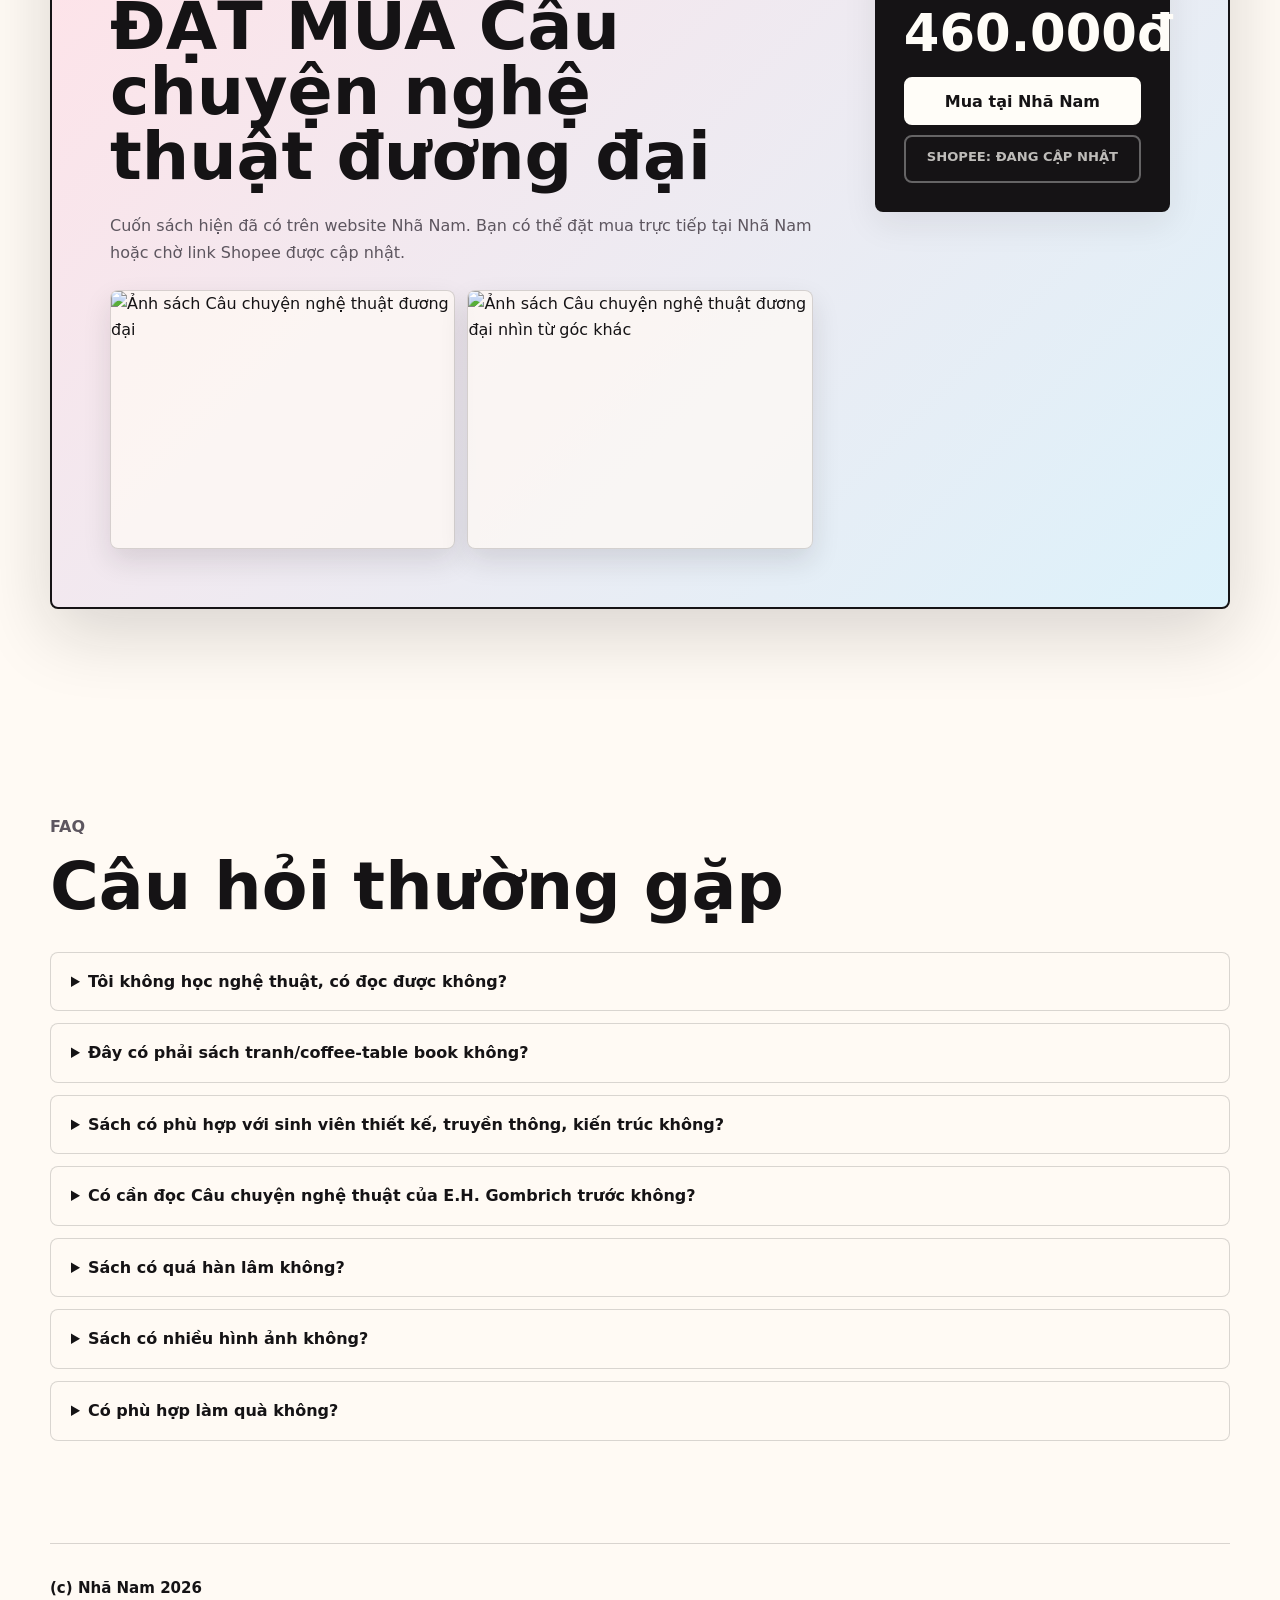
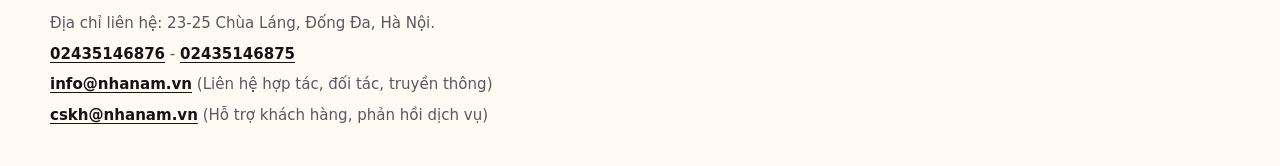
==== commit 5e598dce: "Update social share thumbnail" ====
--- a/index.html
+++ b/index.html
@@ -11,13 +11,14 @@
     <meta property="og:site_name" content="Nhã Nam">
     <meta property="og:title" content="Thế nào là nghệ thuật đương đại?">
     <meta property="og:description" content="Một cuốn sách dành cho những ai từng đứng trước một tác phẩm đương đại và tự hỏi: “Thế này mà cũng là nghệ thuật à?”">
-    <meta property="og:image" content="/public/images/landing/contemporary-art/book-cover-full.jpg">
+    <meta property="og:image" content="https://sachnhanam.s3.ap-southeast-1.amazonaws.com/telegram-uploads/2026/08/21/1787284799327-cau-chuyen-nghe-thuat-uong-ai-2.jpg">
+    <meta property="og:image:secure_url" content="https://sachnhanam.s3.ap-southeast-1.amazonaws.com/telegram-uploads/2026/08/21/1787284799327-cau-chuyen-nghe-thuat-uong-ai-2.jpg">
     <meta property="og:image:alt" content="Bìa sách Câu chuyện nghệ thuật đương đại của Tony Godfrey">
     <meta property="og:locale" content="vi_VN">
     <meta name="twitter:card" content="summary_large_image">
     <meta name="twitter:title" content="Thế nào là nghệ thuật đương đại?">
     <meta name="twitter:description" content="Đặt mua Câu chuyện nghệ thuật đương đại của Tony Godfrey.">
-    <meta name="twitter:image" content="/public/images/landing/contemporary-art/book-cover-full.jpg">
+    <meta name="twitter:image" content="https://sachnhanam.s3.ap-southeast-1.amazonaws.com/telegram-uploads/2026/08/21/1787284799327-cau-chuyen-nghe-thuat-uong-ai-2.jpg">
     <link rel="canonical" href="/cau-chuyen-nghe-thuat-duong-dai/">
     <link rel="icon" type="image/png" href="/public/images/landing/contemporary-art/favicon.png">
     <link rel="preload" as="image" href="/public/images/landing/contemporary-art/book-cover.jpg">
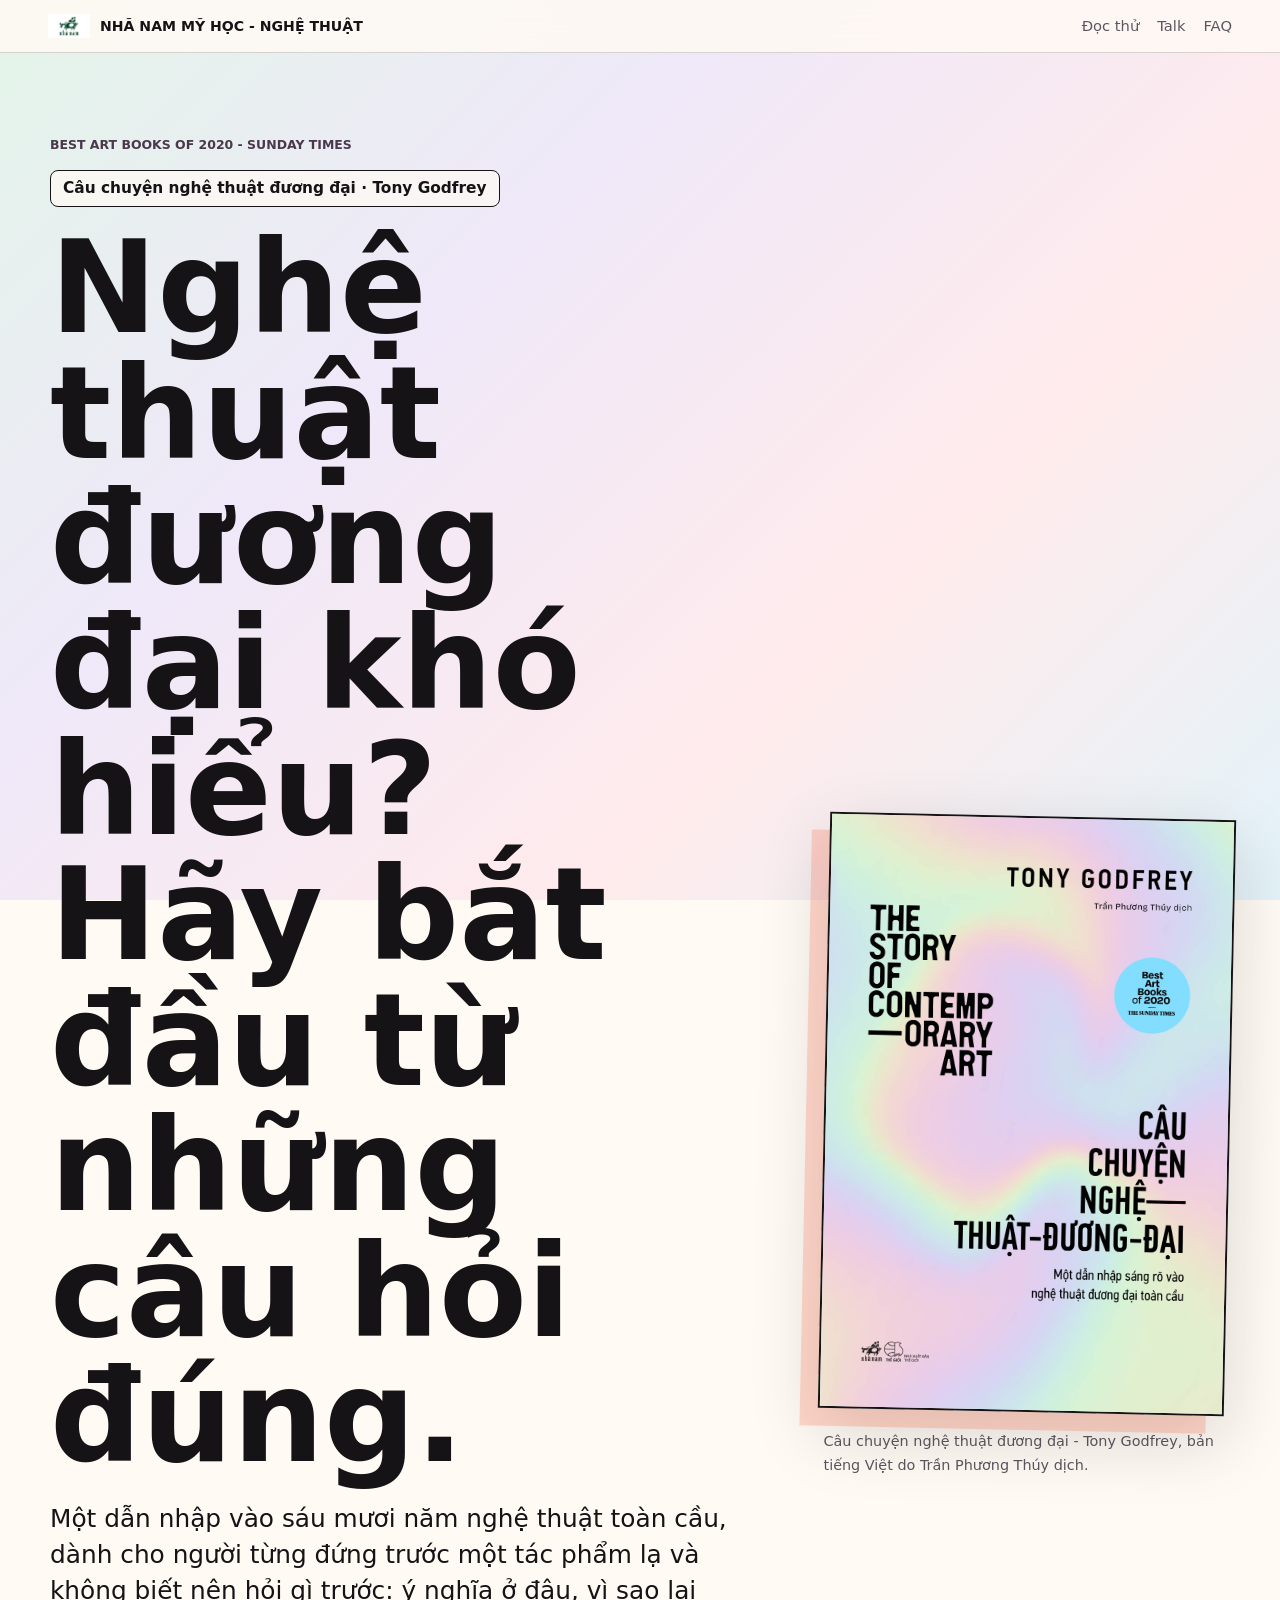
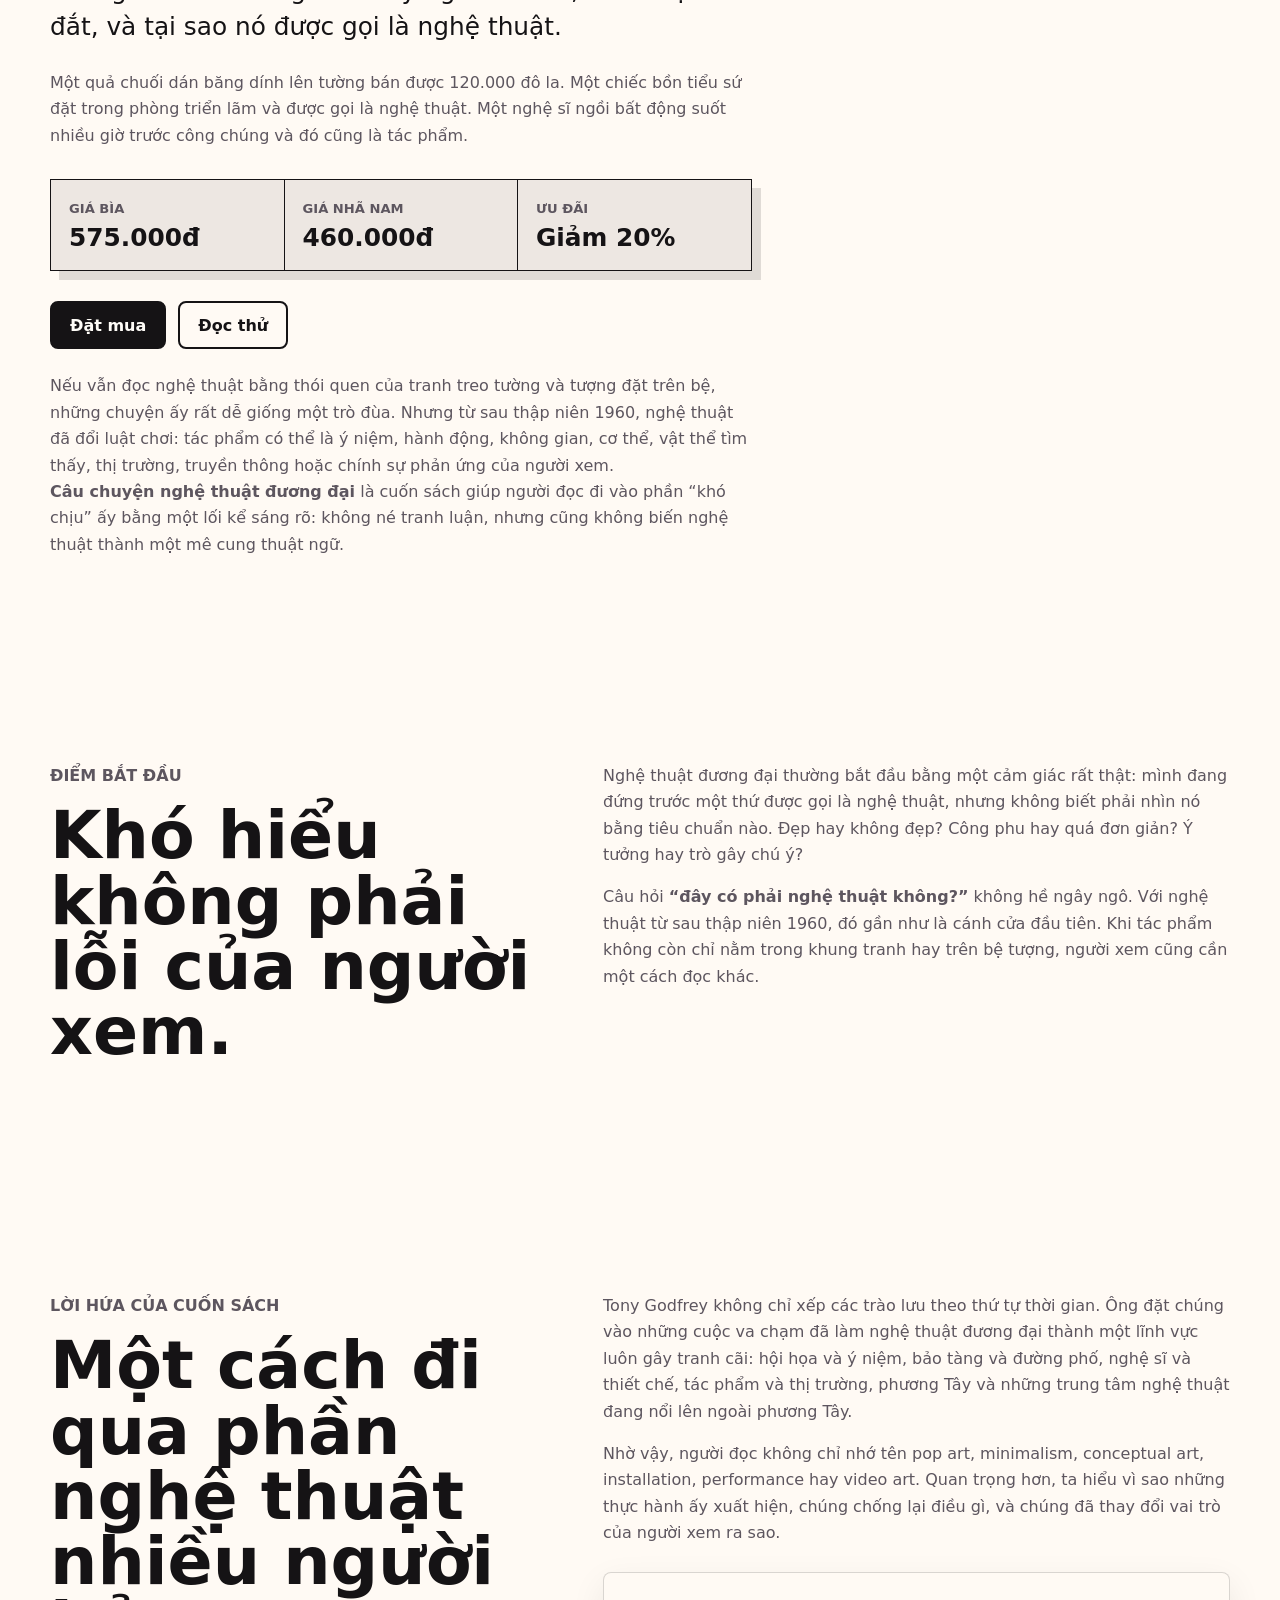
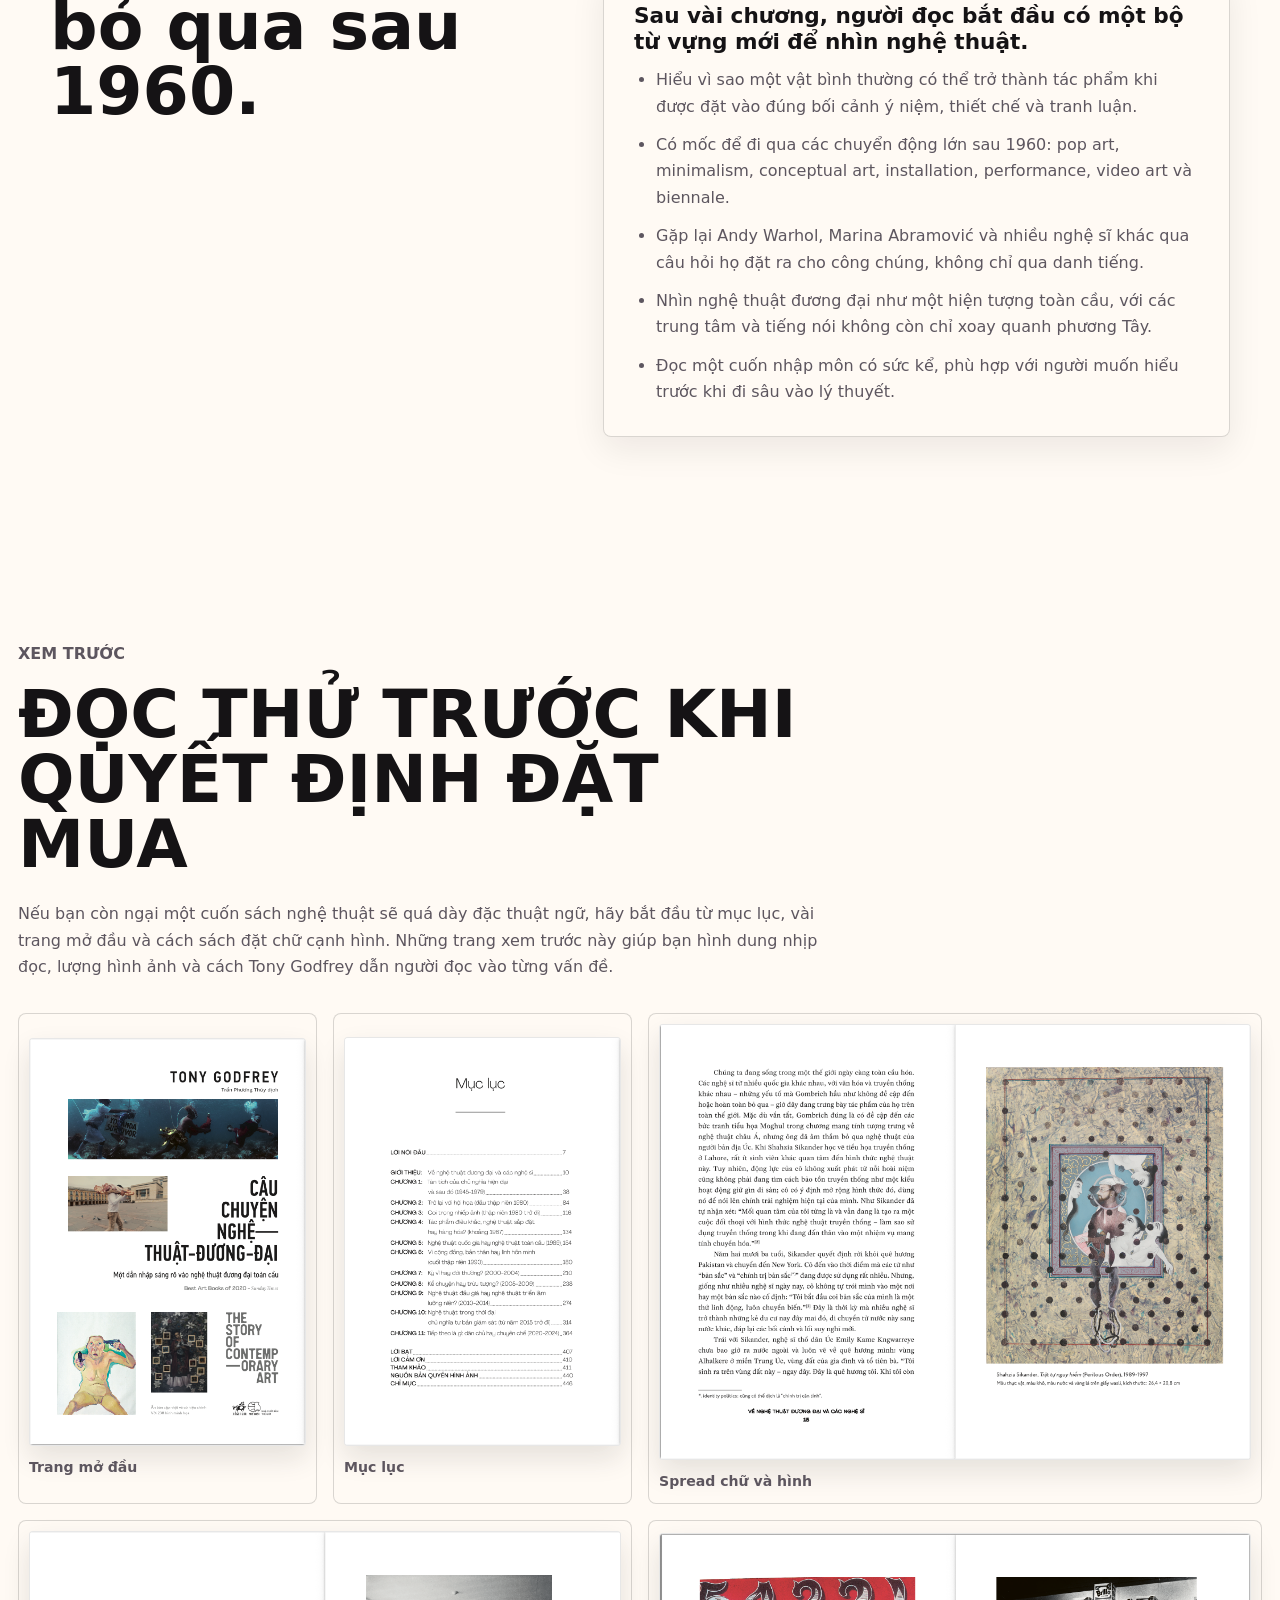
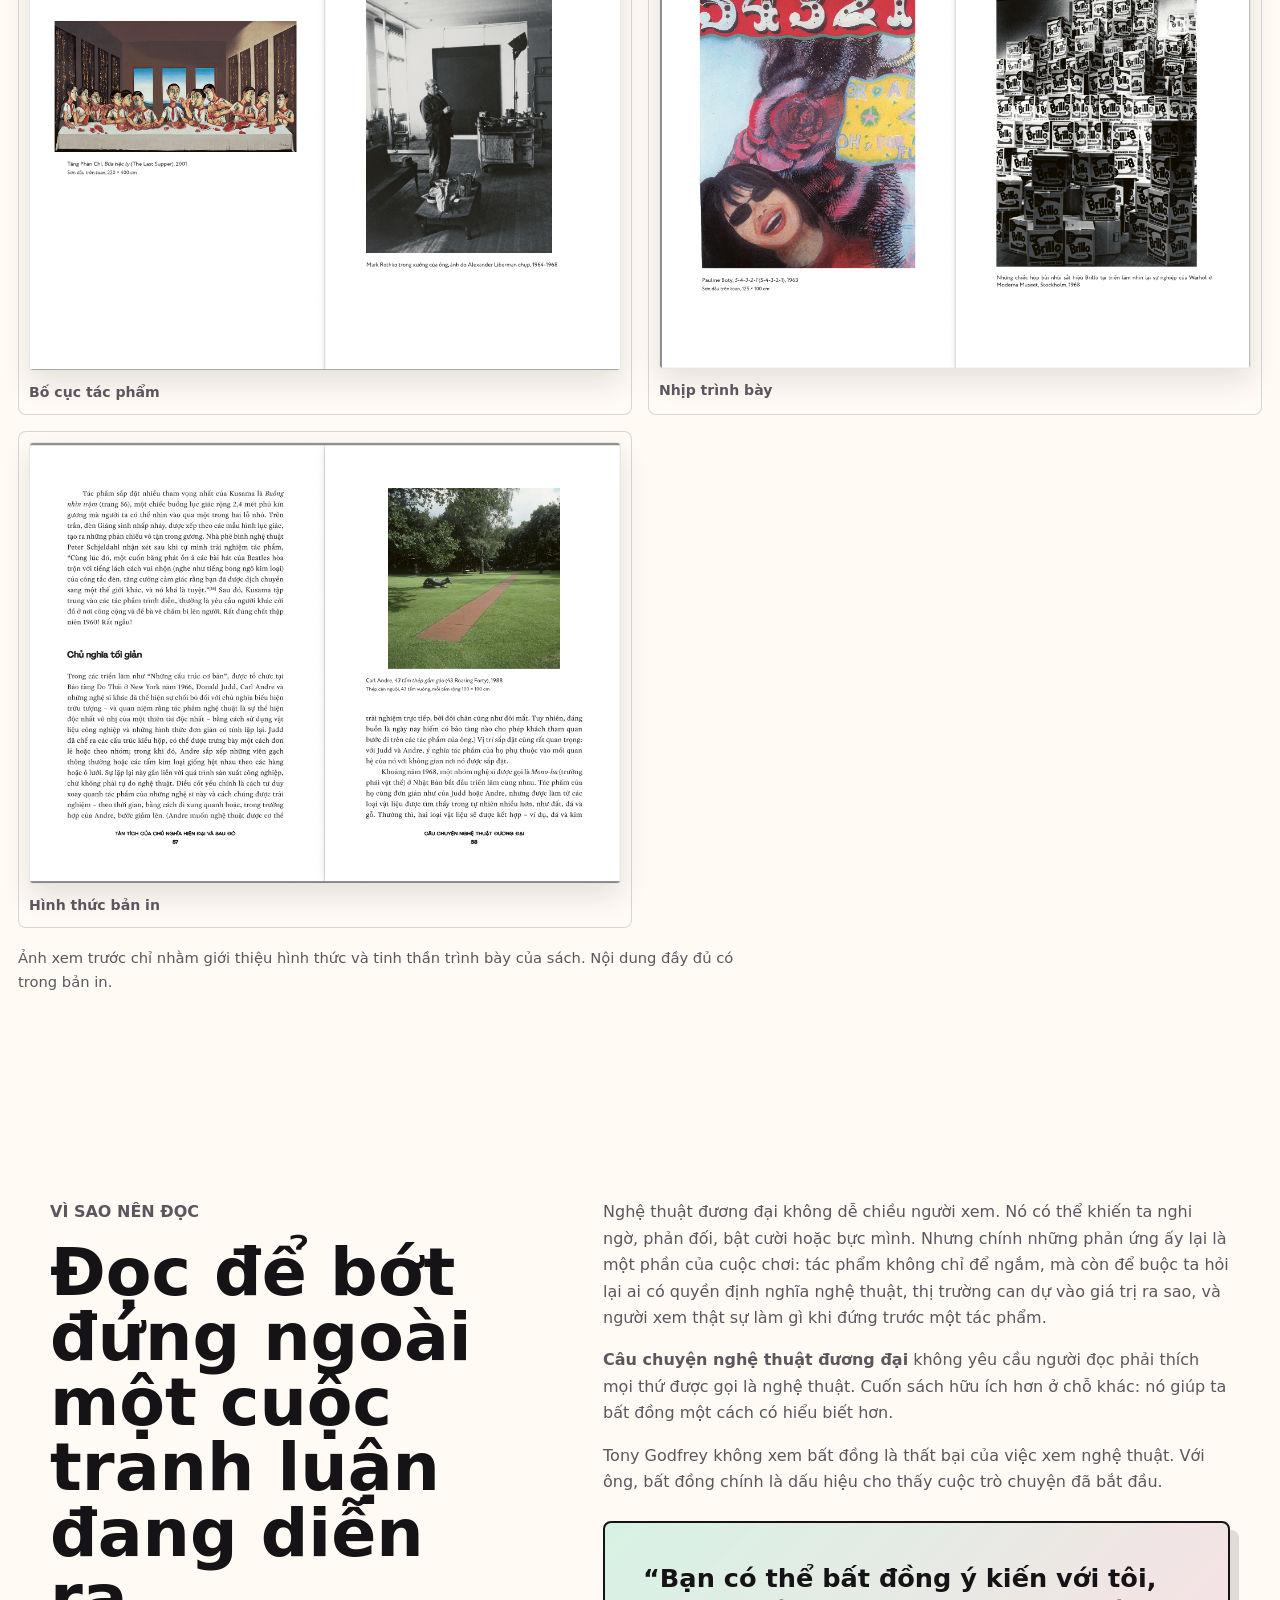
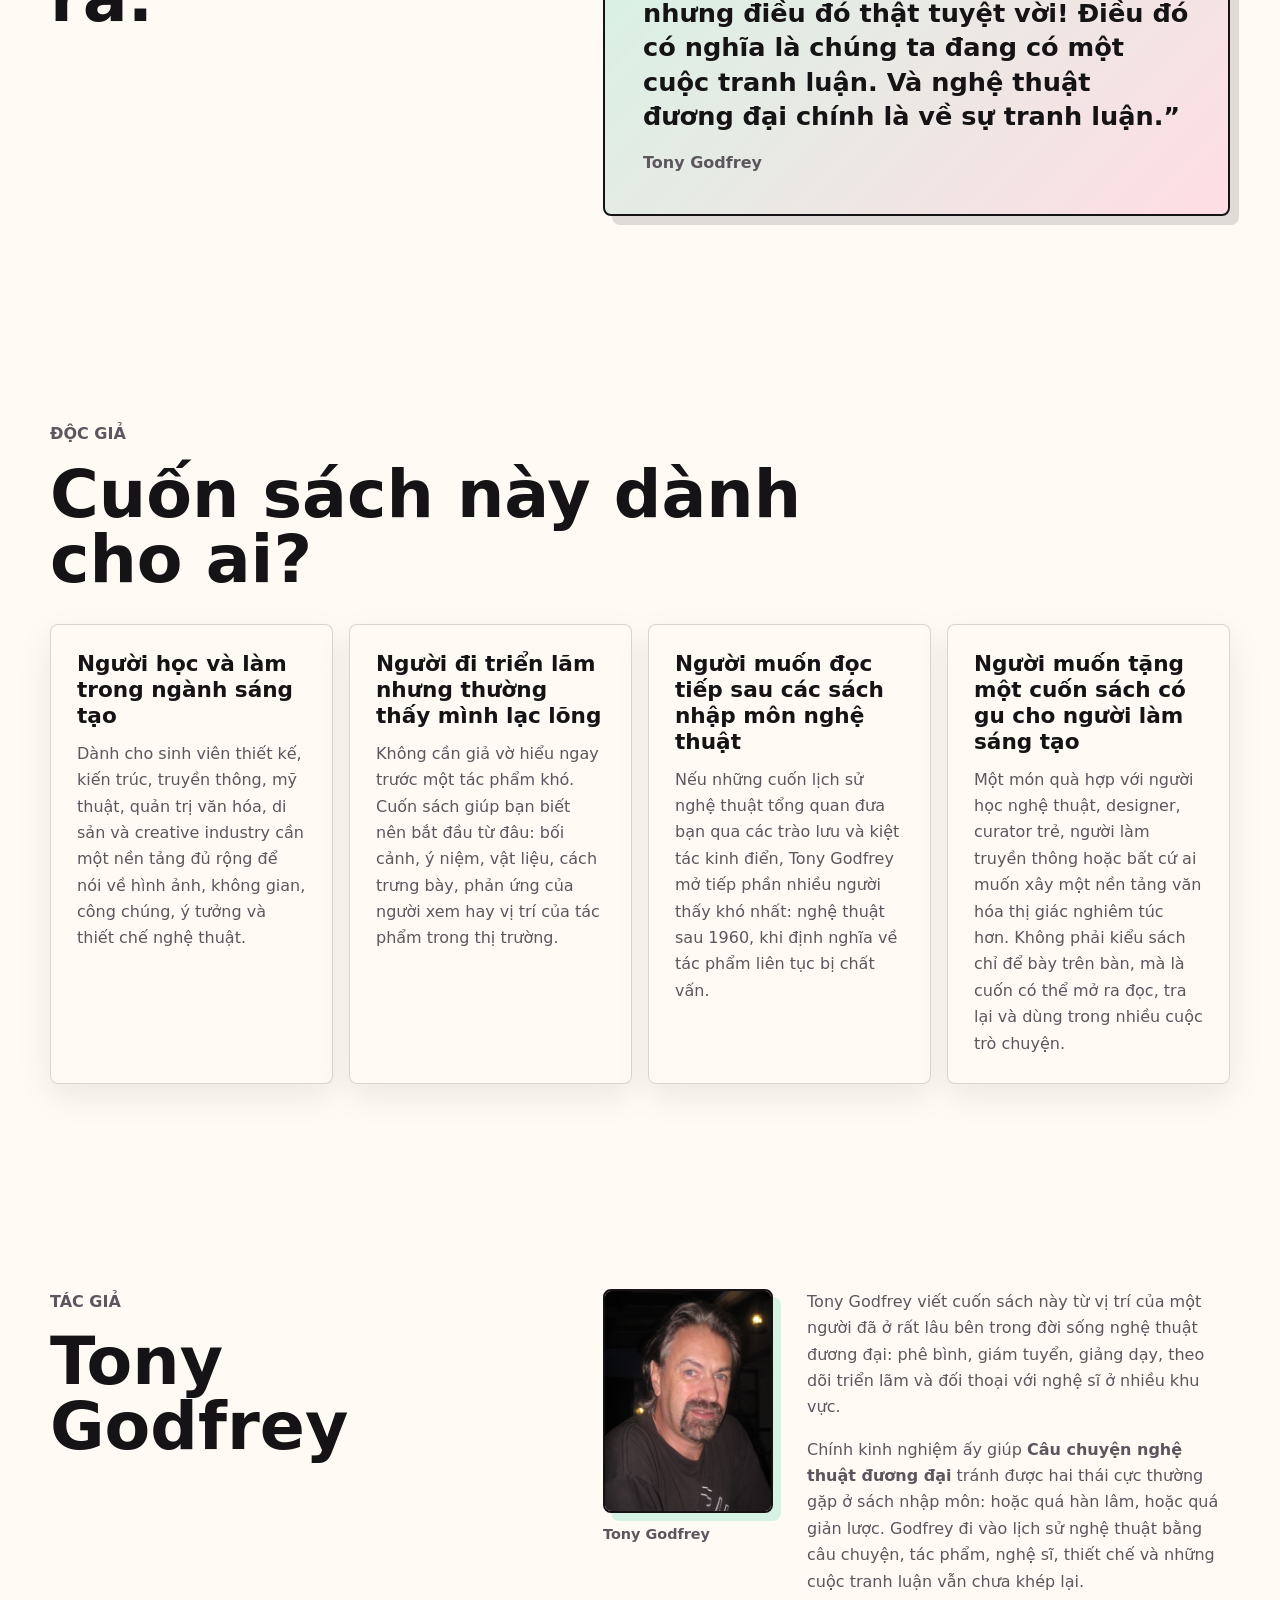
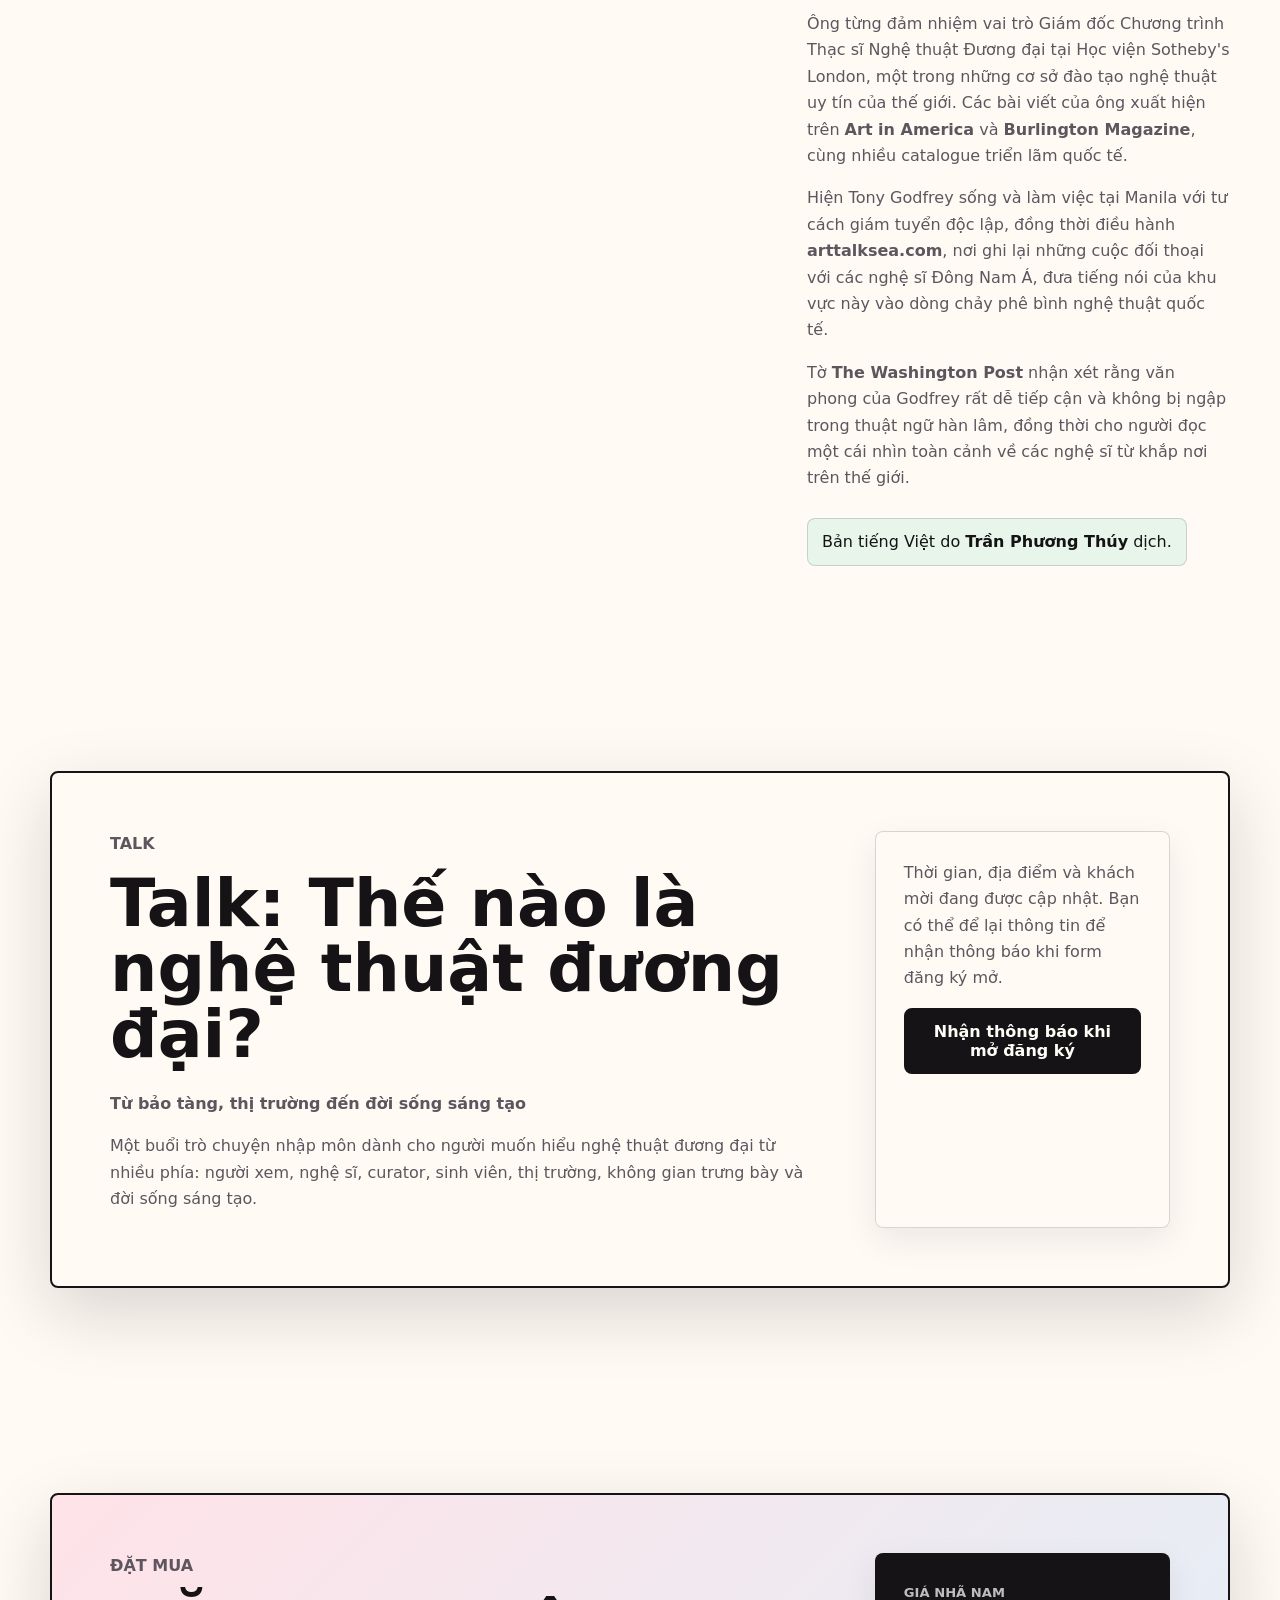
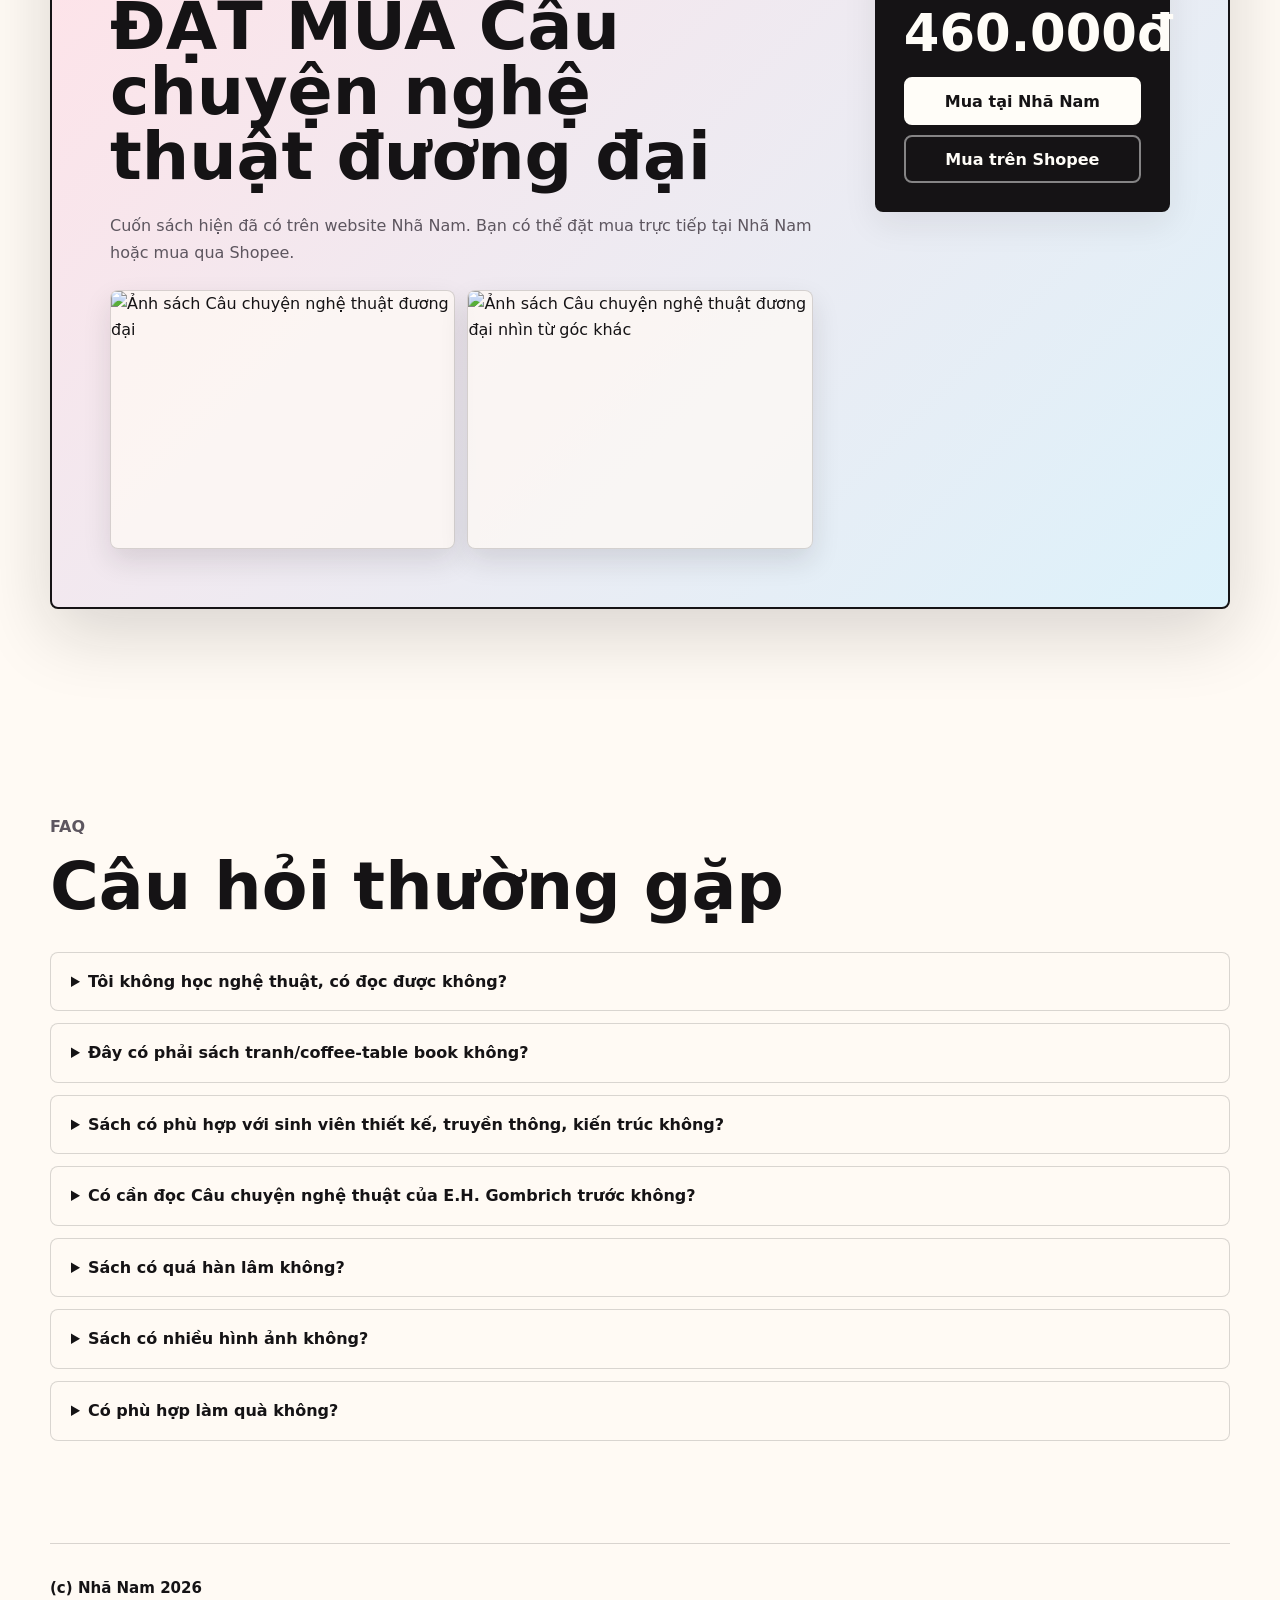
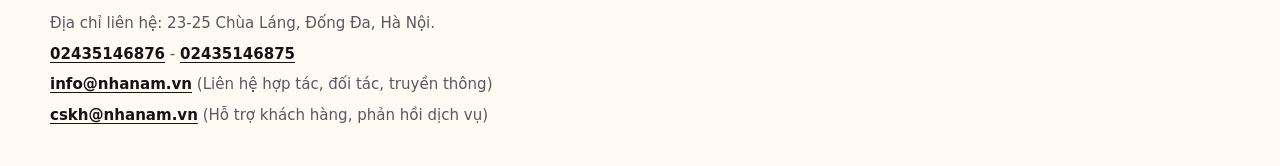
==== commit 00fffc46: "Add Shopee purchase link" ====
--- a/index.html
+++ b/index.html
@@ -259,7 +259,7 @@
           <div>
             <p class="eyebrow">Đặt mua</p>
             <h2>ĐẶT MUA Câu chuyện nghệ thuật đương đại</h2>
-            <p>Cuốn sách hiện đã có trên website Nhã Nam. Bạn có thể đặt mua trực tiếp tại Nhã Nam hoặc chờ link Shopee được cập nhật.</p>
+            <p>Cuốn sách hiện đã có trên website Nhã Nam. Bạn có thể đặt mua trực tiếp tại Nhã Nam hoặc mua qua Shopee.</p>
             <div class="purchase-gallery" aria-label="Ảnh sách Câu chuyện nghệ thuật đương đại">
               <img src="https://sachnhanam.s3.ap-southeast-1.amazonaws.com/telegram-uploads/2026/08/21/1787284799327-cau-chuyen-nghe-thuat-uong-ai-2.jpg" loading="lazy" alt="Ảnh sách Câu chuyện nghệ thuật đương đại">
               <img src="https://sachnhanam.s3.ap-southeast-1.amazonaws.com/telegram-uploads/2026/08/21/1787284801951-cau-chuyen-nghe-thuat-uong-ai-1.jpg" loading="lazy" alt="Ảnh sách Câu chuyện nghệ thuật đương đại nhìn từ góc khác">
@@ -269,7 +269,7 @@
             <span>Giá Nhã Nam</span>
             <strong>460.000đ</strong>
             <a class="button button-primary" href="https://nhanam.vn/cau-chuyen-nghe-thuat-duong-dai" data-event="ldp_art_book_purchase_click">Mua tại Nhã Nam</a>
-            <span class="button button-secondary button-disabled" aria-disabled="true">Shopee: đang cập nhật</span>
+            <a class="button button-secondary" href="https://shopee.vn/S%C3%A1ch-C%C3%A2u-chuy%E1%BB%87n-ngh%E1%BB%87-thu%E1%BA%ADt-%C4%91%C6%B0%C6%A1ng-%C4%91%E1%BA%A1i-(Tony-Godfrey)-(Nh%C3%A3-Nam)-i.175767544.48066020476?extraParams=%7B%22display_model_id%22%3A406364528387%2C%22model_selection_logic%22%3A3%7D" data-event="ldp_art_book_shopee_purchase_click">Mua trên Shopee</a>
           </div>
         </div>
       </section>
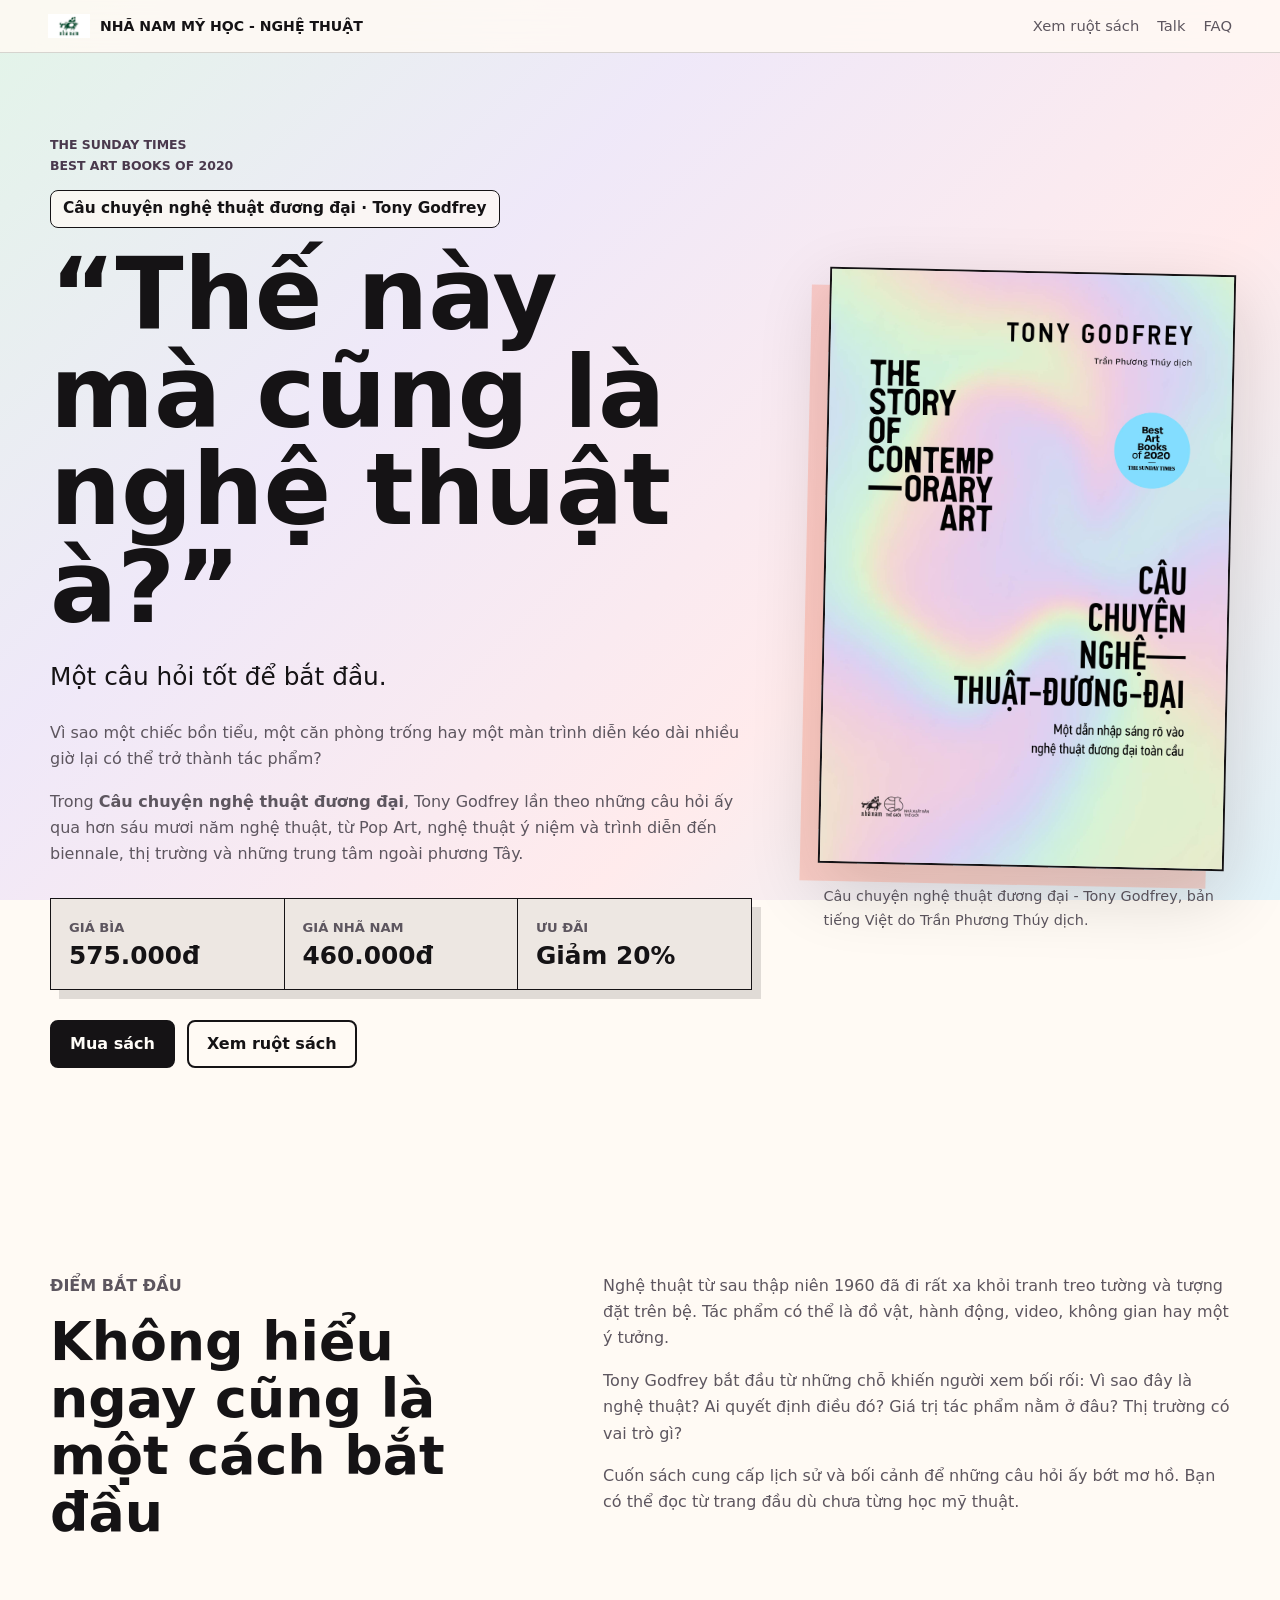
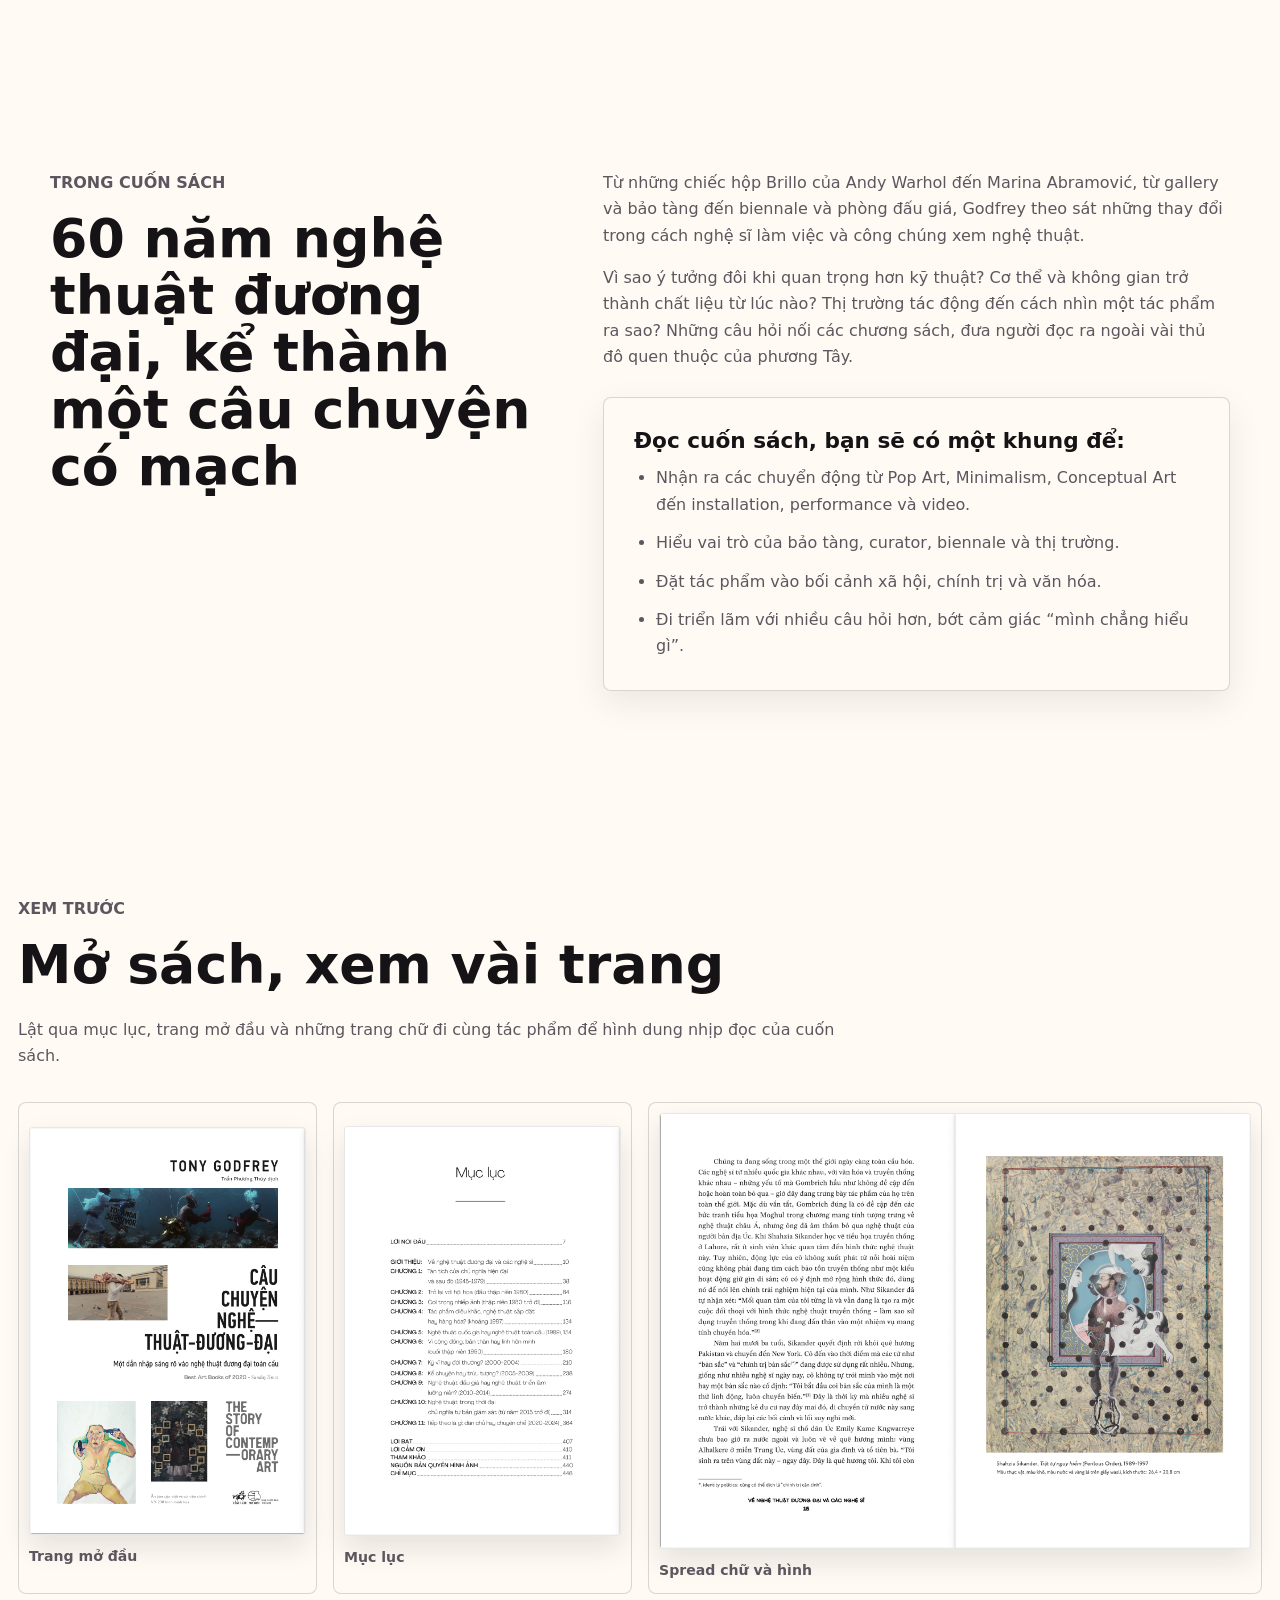
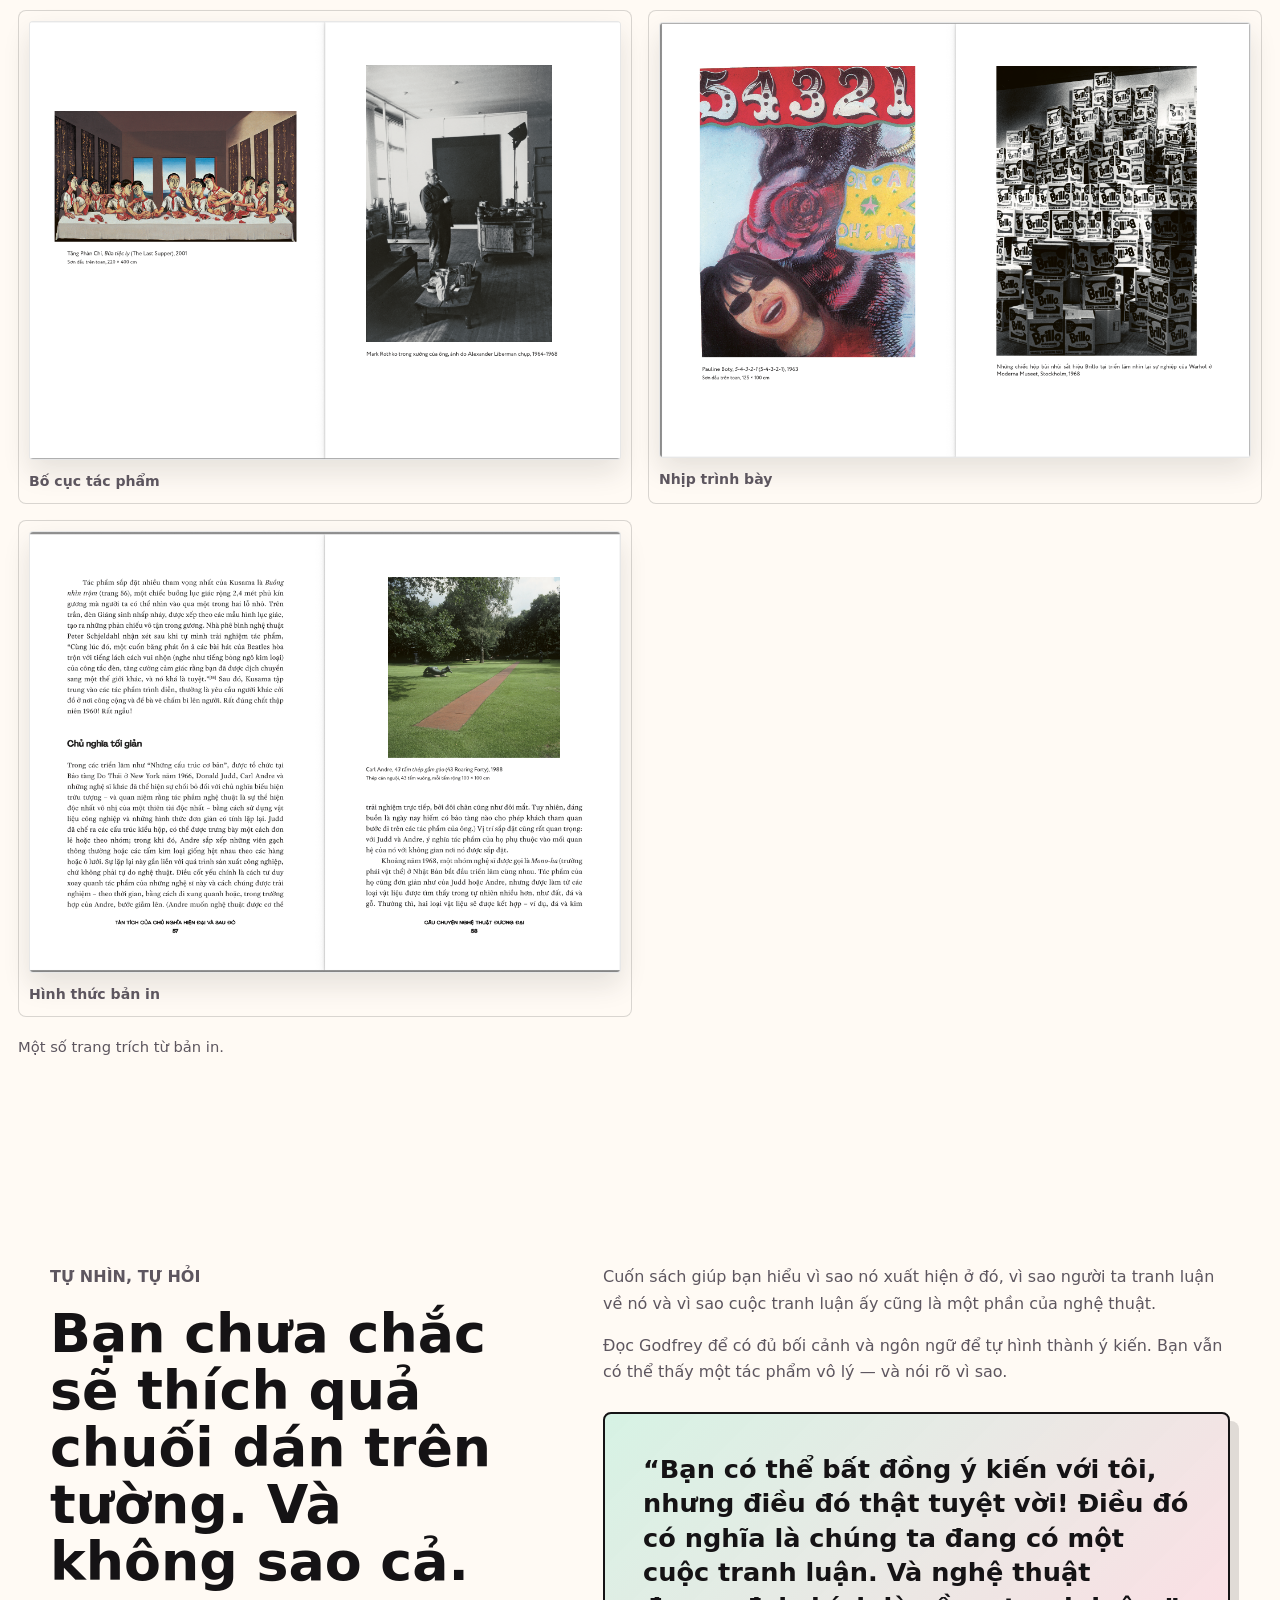
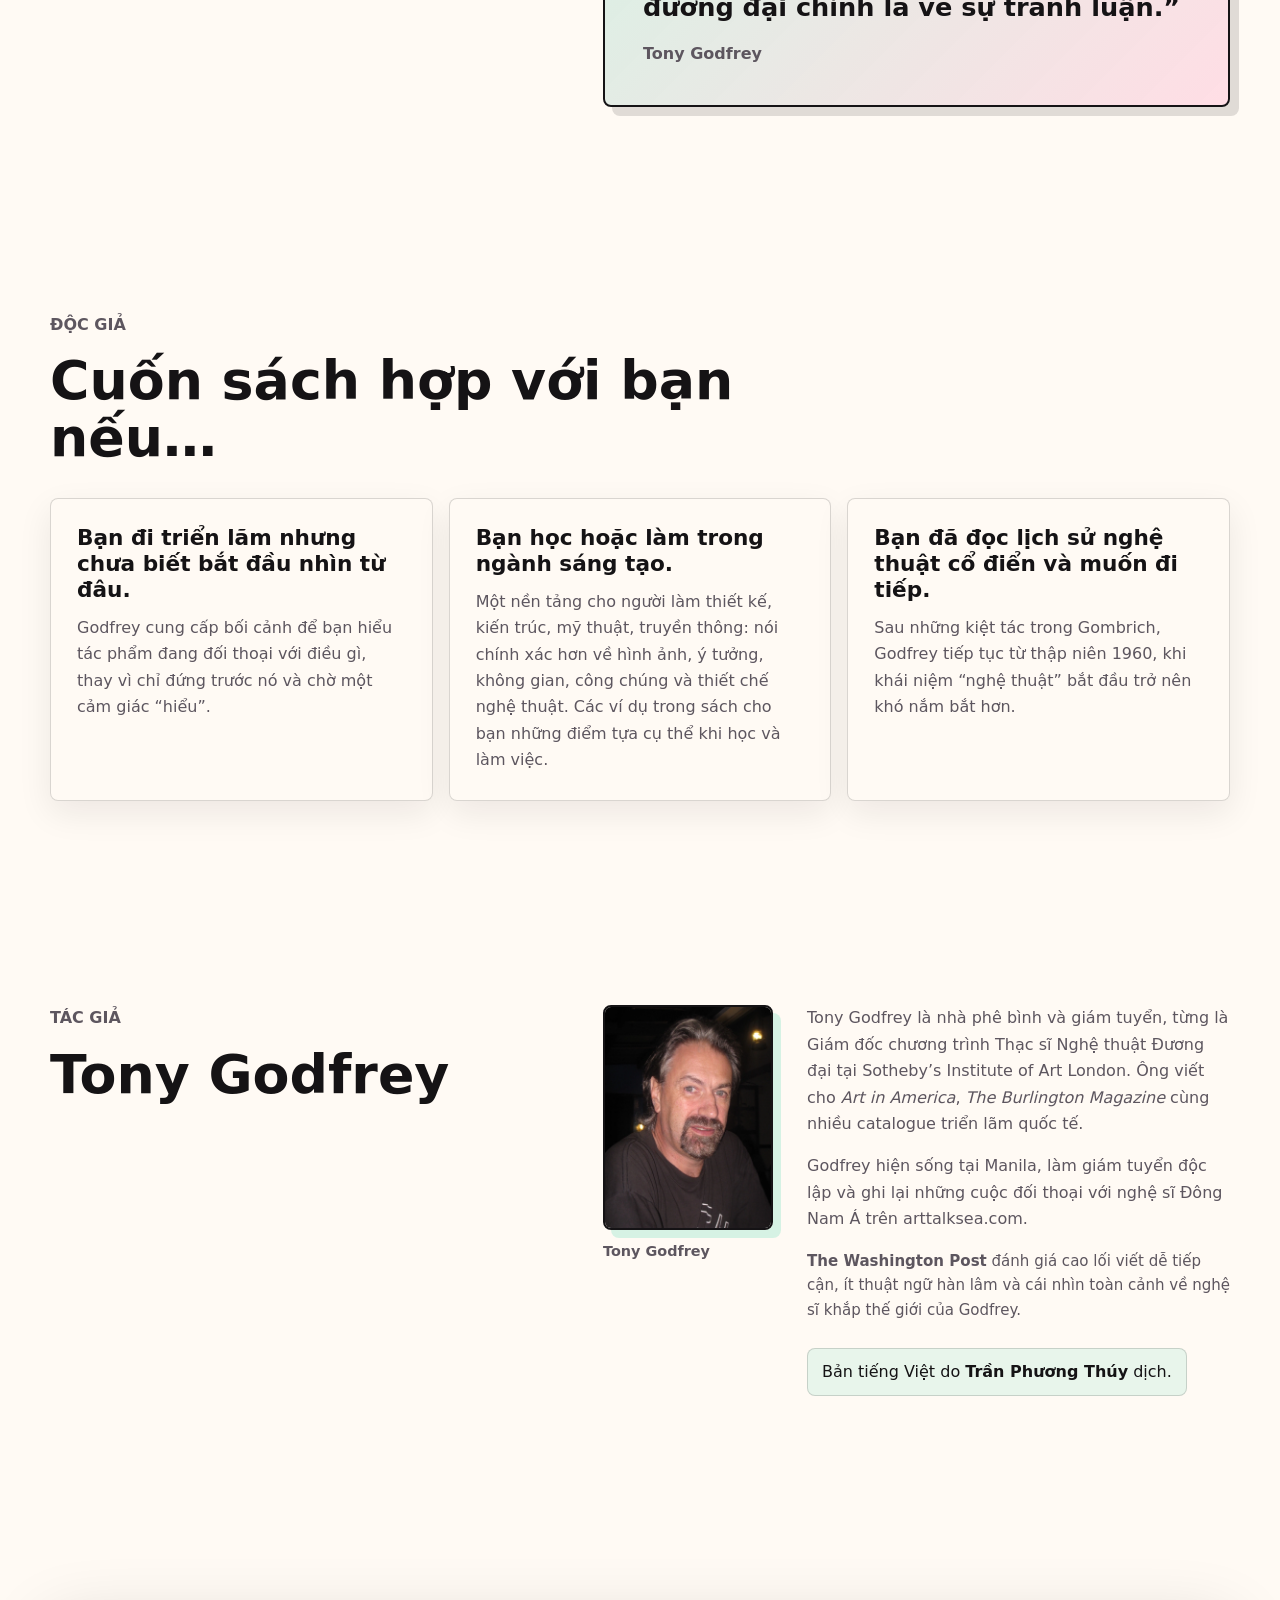
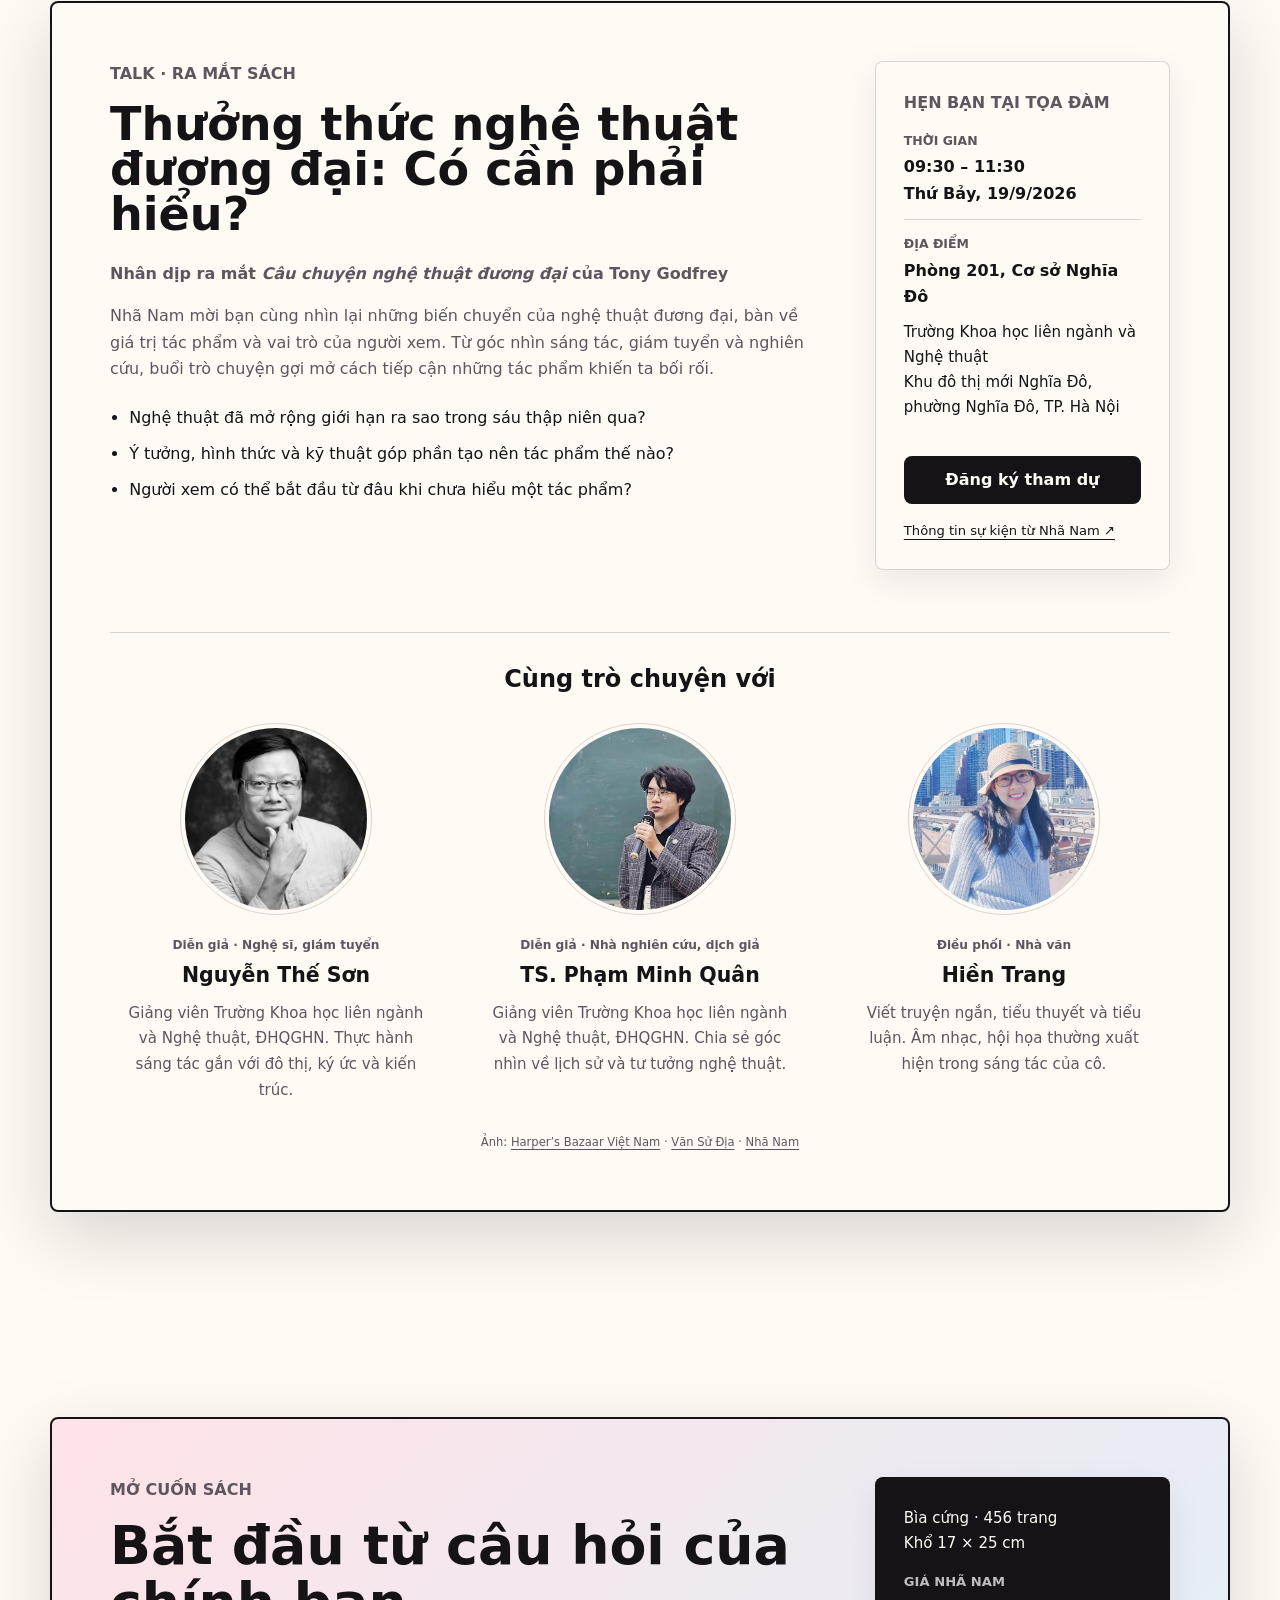
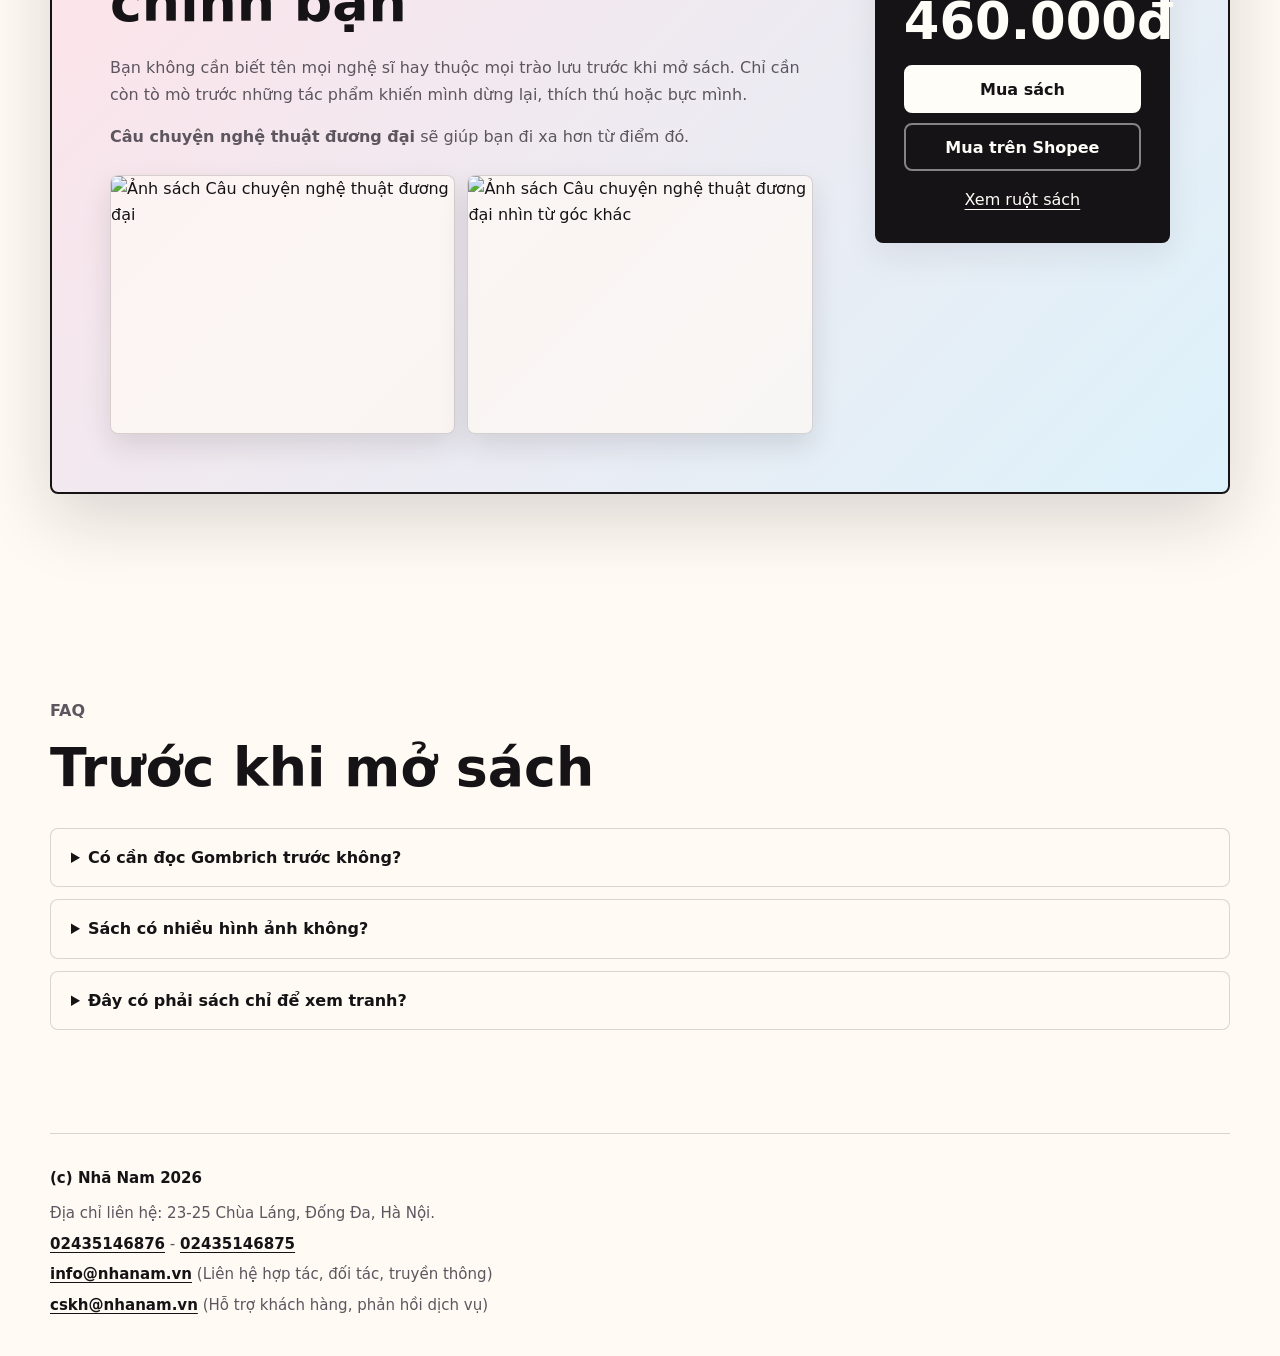
==== commit 60e58612: "Refine landing copy and add talk details with speaker portraits" ====
--- a/index.html
+++ b/index.html
@@ -58,7 +58,7 @@
         <span>Nhã Nam Mỹ học - Nghệ thuật</span>
       </a>
       <nav class="nav-links" aria-label="Mục chính">
-        <a href="#preview">Đọc thử</a>
+        <a href="#preview">Xem ruột sách</a>
         <a href="#talk">Talk</a>
         <a href="#faq">FAQ</a>
       </nav>
@@ -67,12 +67,13 @@
     <main id="top">
       <section class="hero section-band">
         <div class="hero-copy">
-          <p class="eyebrow">Best Art Books of 2020 - Sunday Times</p>
+          <p class="eyebrow">THE SUNDAY TIMES<br>Best Art Books of 2020</p>
           <p class="book-kicker">Câu chuyện nghệ thuật đương đại · Tony Godfrey</p>
-          <h1>Nghệ thuật đương đại khó hiểu? Hãy bắt đầu từ những câu hỏi đúng.</h1>
-          <p class="hero-subtitle">Một dẫn nhập vào sáu mươi năm nghệ thuật toàn cầu, dành cho người từng đứng trước một tác phẩm lạ và không biết nên hỏi gì trước: ý nghĩa ở đâu, vì sao lại đắt, và tại sao nó được gọi là nghệ thuật.</p>
+          <h1>“Thế này mà cũng là nghệ thuật à?”</h1>
+          <p class="hero-subtitle">Một câu hỏi tốt để bắt đầu.</p>
           <div class="hero-hook">
-            <p>Một quả chuối dán băng dính lên tường bán được 120.000 đô la. Một chiếc bồn tiểu sứ đặt trong phòng triển lãm và được gọi là nghệ thuật. Một nghệ sĩ ngồi bất động suốt nhiều giờ trước công chúng và đó cũng là tác phẩm.</p>
+            <p>Vì sao một chiếc bồn tiểu, một căn phòng trống hay một màn trình diễn kéo dài nhiều giờ lại có thể trở thành tác phẩm?</p>
+            <p>Trong <strong>Câu chuyện nghệ thuật đương đại</strong>, Tony Godfrey lần theo những câu hỏi ấy qua hơn sáu mươi năm nghệ thuật, từ Pop Art, nghệ thuật ý niệm và trình diễn đến biennale, thị trường và những trung tâm ngoài phương Tây.</p>
           </div>
 
           <div class="price-panel" aria-label="Thông tin giá mua sách">
@@ -91,13 +92,8 @@
           </div>
 
           <div class="cta-row" aria-label="Hành động chính">
-            <a class="button button-primary" href="https://nhanam.vn/cau-chuyen-nghe-thuat-duong-dai" data-event="ldp_art_book_purchase_click">Đặt mua</a>
-            <a class="button button-secondary" href="#preview" data-event="ldp_art_book_gallery_open">Đọc thử</a>
-          </div>
-
-          <div class="hero-context">
-            <p>Nếu vẫn đọc nghệ thuật bằng thói quen của tranh treo tường và tượng đặt trên bệ, những chuyện ấy rất dễ giống một trò đùa. Nhưng từ sau thập niên 1960, nghệ thuật đã đổi luật chơi: tác phẩm có thể là ý niệm, hành động, không gian, cơ thể, vật thể tìm thấy, thị trường, truyền thông hoặc chính sự phản ứng của người xem.</p>
-            <p><strong>Câu chuyện nghệ thuật đương đại</strong> là cuốn sách giúp người đọc đi vào phần “khó chịu” ấy bằng một lối kể sáng rõ: không né tranh luận, nhưng cũng không biến nghệ thuật thành một mê cung thuật ngữ.</p>
+            <a class="button button-primary" href="https://nhanam.vn/cau-chuyen-nghe-thuat-duong-dai" data-event="ldp_art_book_purchase_click">Mua sách</a>
+            <a class="button button-secondary" href="#preview" data-event="ldp_art_book_gallery_open">Xem ruột sách</a>
           </div>
         </div>
 
@@ -110,32 +106,32 @@
       <section class="section text-section" id="problem">
         <div class="section-heading">
           <p class="eyebrow">Điểm bắt đầu</p>
-          <h2>Khó hiểu không phải lỗi của người xem.</h2>
+          <h2>Không hiểu ngay cũng là một cách bắt đầu</h2>
         </div>
         <div class="text-flow">
-          <p>Nghệ thuật đương đại thường bắt đầu bằng một cảm giác rất thật: mình đang đứng trước một thứ được gọi là nghệ thuật, nhưng không biết phải nhìn nó bằng tiêu chuẩn nào. Đẹp hay không đẹp? Công phu hay quá đơn giản? Ý tưởng hay trò gây chú ý?</p>
-          <p>Câu hỏi <strong>“đây có phải nghệ thuật không?”</strong> không hề ngây ngô. Với nghệ thuật từ sau thập niên 1960, đó gần như là cánh cửa đầu tiên. Khi tác phẩm không còn chỉ nằm trong khung tranh hay trên bệ tượng, người xem cũng cần một cách đọc khác.</p>
+          <p>Nghệ thuật từ sau thập niên 1960 đã đi rất xa khỏi tranh treo tường và tượng đặt trên bệ. Tác phẩm có thể là đồ vật, hành động, video, không gian hay một ý tưởng.</p>
+          <p>Tony Godfrey bắt đầu từ những chỗ khiến người xem bối rối: Vì sao đây là nghệ thuật? Ai quyết định điều đó? Giá trị tác phẩm nằm ở đâu? Thị trường có vai trò gì?</p>
+          <p>Cuốn sách cung cấp lịch sử và bối cảnh để những câu hỏi ấy bớt mơ hồ. Bạn có thể đọc từ trang đầu dù chưa từng học mỹ thuật.</p>
         </div>
       </section>
 
       <section class="section promise-section" id="promise">
         <div class="section-heading">
-          <p class="eyebrow">Lời hứa của cuốn sách</p>
-          <h2>Một cách đi qua phần nghệ thuật nhiều người bỏ qua sau 1960.</h2>
+          <p class="eyebrow">Trong cuốn sách</p>
+          <h2>60 năm nghệ thuật đương đại, kể thành một câu chuyện có mạch</h2>
         </div>
         <div class="promise-grid">
           <div class="text-flow">
-            <p>Tony Godfrey không chỉ xếp các trào lưu theo thứ tự thời gian. Ông đặt chúng vào những cuộc va chạm đã làm nghệ thuật đương đại thành một lĩnh vực luôn gây tranh cãi: hội họa và ý niệm, bảo tàng và đường phố, nghệ sĩ và thiết chế, tác phẩm và thị trường, phương Tây và những trung tâm nghệ thuật đang nổi lên ngoài phương Tây.</p>
-            <p>Nhờ vậy, người đọc không chỉ nhớ tên pop art, minimalism, conceptual art, installation, performance hay video art. Quan trọng hơn, ta hiểu vì sao những thực hành ấy xuất hiện, chúng chống lại điều gì, và chúng đã thay đổi vai trò của người xem ra sao.</p>
-          </div>
-          <div class="proof-list" aria-label="Người đọc sẽ gặp">
-            <h3>Sau vài chương, người đọc bắt đầu có một bộ từ vựng mới để nhìn nghệ thuật.</h3>
+            <p>Từ những chiếc hộp Brillo của Andy Warhol đến Marina Abramović, từ gallery và bảo tàng đến biennale và phòng đấu giá, Godfrey theo sát những thay đổi trong cách nghệ sĩ làm việc và công chúng xem nghệ thuật.</p>
+            <p>Vì sao ý tưởng đôi khi quan trọng hơn kỹ thuật? Cơ thể và không gian trở thành chất liệu từ lúc nào? Thị trường tác động đến cách nhìn một tác phẩm ra sao? Những câu hỏi nối các chương sách, đưa người đọc ra ngoài vài thủ đô quen thuộc của phương Tây.</p>
+          </div>
+          <div class="proof-list" aria-label="Bạn nhận được gì từ cuốn sách">
+            <h3>Đọc cuốn sách, bạn sẽ có một khung để:</h3>
             <ul>
-              <li>Hiểu vì sao một vật bình thường có thể trở thành tác phẩm khi được đặt vào đúng bối cảnh ý niệm, thiết chế và tranh luận.</li>
-              <li>Có mốc để đi qua các chuyển động lớn sau 1960: pop art, minimalism, conceptual art, installation, performance, video art và biennale.</li>
-              <li>Gặp lại Andy Warhol, Marina Abramović và nhiều nghệ sĩ khác qua câu hỏi họ đặt ra cho công chúng, không chỉ qua danh tiếng.</li>
-              <li>Nhìn nghệ thuật đương đại như một hiện tượng toàn cầu, với các trung tâm và tiếng nói không còn chỉ xoay quanh phương Tây.</li>
-              <li>Đọc một cuốn nhập môn có sức kể, phù hợp với người muốn hiểu trước khi đi sâu vào lý thuyết.</li>
+              <li>Nhận ra các chuyển động từ Pop Art, Minimalism, Conceptual Art đến installation, performance và video.</li>
+              <li>Hiểu vai trò của bảo tàng, curator, biennale và thị trường.</li>
+              <li>Đặt tác phẩm vào bối cảnh xã hội, chính trị và văn hóa.</li>
+              <li>Đi triển lãm với nhiều câu hỏi hơn, bớt cảm giác “mình chẳng hiểu gì”.</li>
             </ul>
           </div>
         </div>
@@ -144,8 +140,8 @@
       <section class="section preview-section" id="preview">
         <div class="section-heading compact">
           <p class="eyebrow">Xem trước</p>
-          <h2>ĐỌC THỬ TRƯỚC KHI QUYẾT ĐỊNH ĐẶT MUA</h2>
-          <p>Nếu bạn còn ngại một cuốn sách nghệ thuật sẽ quá dày đặc thuật ngữ, hãy bắt đầu từ mục lục, vài trang mở đầu và cách sách đặt chữ cạnh hình. Những trang xem trước này giúp bạn hình dung nhịp đọc, lượng hình ảnh và cách Tony Godfrey dẫn người đọc vào từng vấn đề.</p>
+          <h2>Mở sách, xem vài trang</h2>
+          <p>Lật qua mục lục, trang mở đầu và những trang chữ đi cùng tác phẩm để hình dung nhịp đọc của cuốn sách.</p>
         </div>
         <div class="preview-gallery" aria-label="Ảnh xem trước ruột sách">
           <figure>
@@ -173,19 +169,18 @@
             <figcaption>Hình thức bản in</figcaption>
           </figure>
         </div>
-        <p class="gallery-note">Ảnh xem trước chỉ nhằm giới thiệu hình thức và tinh thần trình bày của sách. Nội dung đầy đủ có trong bản in.</p>
+        <p class="gallery-note">Một số trang trích từ bản in.</p>
       </section>
 
       <section class="section matter-section" id="why">
         <div class="section-heading">
-          <p class="eyebrow">Vì sao nên đọc</p>
-          <h2>Đọc để bớt đứng ngoài một cuộc tranh luận đang diễn ra.</h2>
+          <p class="eyebrow">Tự nhìn, tự hỏi</p>
+          <h2>Bạn chưa chắc sẽ thích quả chuối dán trên tường. Và không sao cả.</h2>
         </div>
         <div class="matter-grid">
           <div class="text-flow">
-            <p>Nghệ thuật đương đại không dễ chiều người xem. Nó có thể khiến ta nghi ngờ, phản đối, bật cười hoặc bực mình. Nhưng chính những phản ứng ấy lại là một phần của cuộc chơi: tác phẩm không chỉ để ngắm, mà còn để buộc ta hỏi lại ai có quyền định nghĩa nghệ thuật, thị trường can dự vào giá trị ra sao, và người xem thật sự làm gì khi đứng trước một tác phẩm.</p>
-            <p><strong>Câu chuyện nghệ thuật đương đại</strong> không yêu cầu người đọc phải thích mọi thứ được gọi là nghệ thuật. Cuốn sách hữu ích hơn ở chỗ khác: nó giúp ta bất đồng một cách có hiểu biết hơn.</p>
-            <p>Tony Godfrey không xem bất đồng là thất bại của việc xem nghệ thuật. Với ông, bất đồng chính là dấu hiệu cho thấy cuộc trò chuyện đã bắt đầu.</p>
+            <p>Cuốn sách giúp bạn hiểu vì sao nó xuất hiện ở đó, vì sao người ta tranh luận về nó và vì sao cuộc tranh luận ấy cũng là một phần của nghệ thuật.</p>
+            <p>Đọc Godfrey để có đủ bối cảnh và ngôn ngữ để tự hình thành ý kiến. Bạn vẫn có thể thấy một tác phẩm vô lý — và nói rõ vì sao.</p>
           </div>
           <blockquote>
             <p>“Bạn có thể bất đồng ý kiến với tôi, nhưng điều đó thật tuyệt vời! Điều đó có nghĩa là chúng ta đang có một cuộc tranh luận. Và nghệ thuật đương đại chính là về sự tranh luận.”</p>
@@ -197,24 +192,20 @@
       <section class="section audience-section" id="audience">
         <div class="section-heading compact">
           <p class="eyebrow">Độc giả</p>
-          <h2>Cuốn sách này dành cho ai?</h2>
+          <h2>Cuốn sách hợp với bạn nếu…</h2>
         </div>
         <div class="audience-grid">
           <article>
-            <h3>Người học và làm trong ngành sáng tạo</h3>
-            <p>Dành cho sinh viên thiết kế, kiến trúc, truyền thông, mỹ thuật, quản trị văn hóa, di sản và creative industry cần một nền tảng đủ rộng để nói về hình ảnh, không gian, công chúng, ý tưởng và thiết chế nghệ thuật.</p>
+            <h3>Bạn đi triển lãm nhưng chưa biết bắt đầu nhìn từ đâu.</h3>
+            <p>Godfrey cung cấp bối cảnh để bạn hiểu tác phẩm đang đối thoại với điều gì, thay vì chỉ đứng trước nó và chờ một cảm giác “hiểu”.</p>
           </article>
           <article>
-            <h3>Người đi triển lãm nhưng thường thấy mình lạc lõng</h3>
-            <p>Không cần giả vờ hiểu ngay trước một tác phẩm khó. Cuốn sách giúp bạn biết nên bắt đầu từ đâu: bối cảnh, ý niệm, vật liệu, cách trưng bày, phản ứng của người xem hay vị trí của tác phẩm trong thị trường.</p>
+            <h3>Bạn học hoặc làm trong ngành sáng tạo.</h3>
+            <p>Một nền tảng cho người làm thiết kế, kiến trúc, mỹ thuật, truyền thông: nói chính xác hơn về hình ảnh, ý tưởng, không gian, công chúng và thiết chế nghệ thuật. Các ví dụ trong sách cho bạn những điểm tựa cụ thể khi học và làm việc.</p>
           </article>
           <article>
-            <h3>Người muốn đọc tiếp sau các sách nhập môn nghệ thuật</h3>
-            <p>Nếu những cuốn lịch sử nghệ thuật tổng quan đưa bạn qua các trào lưu và kiệt tác kinh điển, Tony Godfrey mở tiếp phần nhiều người thấy khó nhất: nghệ thuật sau 1960, khi định nghĩa về tác phẩm liên tục bị chất vấn.</p>
-          </article>
-          <article>
-            <h3>Người muốn tặng một cuốn sách có gu cho người làm sáng tạo</h3>
-            <p>Một món quà hợp với người học nghệ thuật, designer, curator trẻ, người làm truyền thông hoặc bất cứ ai muốn xây một nền tảng văn hóa thị giác nghiêm túc hơn. Không phải kiểu sách chỉ để bày trên bàn, mà là cuốn có thể mở ra đọc, tra lại và dùng trong nhiều cuộc trò chuyện.</p>
+            <h3>Bạn đã đọc lịch sử nghệ thuật cổ điển và muốn đi tiếp.</h3>
+            <p>Sau những kiệt tác trong Gombrich, Godfrey tiếp tục từ thập niên 1960, khi khái niệm “nghệ thuật” bắt đầu trở nên khó nắm bắt hơn.</p>
           </article>
         </div>
       </section>
@@ -230,26 +221,59 @@
             <figcaption>Tony Godfrey</figcaption>
           </figure>
           <div class="text-flow author-copy">
-            <p>Tony Godfrey viết cuốn sách này từ vị trí của một người đã ở rất lâu bên trong đời sống nghệ thuật đương đại: phê bình, giám tuyển, giảng dạy, theo dõi triển lãm và đối thoại với nghệ sĩ ở nhiều khu vực.</p>
-            <p>Chính kinh nghiệm ấy giúp <strong>Câu chuyện nghệ thuật đương đại</strong> tránh được hai thái cực thường gặp ở sách nhập môn: hoặc quá hàn lâm, hoặc quá giản lược. Godfrey đi vào lịch sử nghệ thuật bằng câu chuyện, tác phẩm, nghệ sĩ, thiết chế và những cuộc tranh luận vẫn chưa khép lại.</p>
-            <p>Ông từng đảm nhiệm vai trò Giám đốc Chương trình Thạc sĩ Nghệ thuật Đương đại tại Học viện Sotheby's London, một trong những cơ sở đào tạo nghệ thuật uy tín của thế giới. Các bài viết của ông xuất hiện trên <strong>Art in America</strong> và <strong>Burlington Magazine</strong>, cùng nhiều catalogue triển lãm quốc tế.</p>
-            <p>Hiện Tony Godfrey sống và làm việc tại Manila với tư cách giám tuyển độc lập, đồng thời điều hành <strong>arttalksea.com</strong>, nơi ghi lại những cuộc đối thoại với các nghệ sĩ Đông Nam Á, đưa tiếng nói của khu vực này vào dòng chảy phê bình nghệ thuật quốc tế.</p>
-            <p>Tờ <strong>The Washington Post</strong> nhận xét rằng văn phong của Godfrey rất dễ tiếp cận và không bị ngập trong thuật ngữ hàn lâm, đồng thời cho người đọc một cái nhìn toàn cảnh về các nghệ sĩ từ khắp nơi trên thế giới.</p>
+            <p>Tony Godfrey là nhà phê bình và giám tuyển, từng là Giám đốc chương trình Thạc sĩ Nghệ thuật Đương đại tại Sotheby’s Institute of Art London. Ông viết cho <em>Art in America</em>, <em>The Burlington Magazine</em> cùng nhiều catalogue triển lãm quốc tế.</p>
+            <p>Godfrey hiện sống tại Manila, làm giám tuyển độc lập và ghi lại những cuộc đối thoại với nghệ sĩ Đông Nam Á trên arttalksea.com.</p>
+            <p class="author-endorsement"><strong>The Washington Post</strong> đánh giá cao lối viết dễ tiếp cận, ít thuật ngữ hàn lâm và cái nhìn toàn cảnh về nghệ sĩ khắp thế giới của Godfrey.</p>
             <p class="translator-line">Bản tiếng Việt do <strong>Trần Phương Thúy</strong> dịch.</p>
           </div>
         </div>
       </section>
 
-      <section class="section talk-section" id="talk">
+      <section class="section talk-section" id="talk" aria-labelledby="talk-title">
         <div class="talk-panel">
-          <div>
-            <p class="eyebrow">Talk</p>
-            <h2>Talk: Thế nào là nghệ thuật đương đại?</h2>
-            <p class="talk-subtitle">Từ bảo tàng, thị trường đến đời sống sáng tạo</p>
-            <p>Một buổi trò chuyện nhập môn dành cho người muốn hiểu nghệ thuật đương đại từ nhiều phía: người xem, nghệ sĩ, curator, sinh viên, thị trường, không gian trưng bày và đời sống sáng tạo.</p>
-          </div>
-          <div class="event-card" aria-label="Thông tin talk đang cập nhật">
-            <p>Thời gian, địa điểm và khách mời đang được cập nhật. Bạn có thể để lại thông tin để nhận thông báo khi form đăng ký mở.</p>            <a class="button button-primary" href="https://www.facebook.com/nhanampublishing" data-event="ldp_art_book_talk_register_click">Nhận thông báo khi mở đăng ký</a>
+          <div class="talk-intro">
+            <p class="eyebrow">Talk · Ra mắt sách</p>
+            <h2 id="talk-title">Thưởng thức nghệ thuật đương đại: Có cần phải hiểu?</h2>
+            <p class="talk-subtitle">Nhân dịp ra mắt <em>Câu chuyện nghệ thuật đương đại</em> của Tony Godfrey</p>
+            <p>Nhã Nam mời bạn cùng nhìn lại những biến chuyển của nghệ thuật đương đại, bàn về giá trị tác phẩm và vai trò của người xem. Từ góc nhìn sáng tác, giám tuyển và nghiên cứu, buổi trò chuyện gợi mở cách tiếp cận những tác phẩm khiến ta bối rối.</p>
+            <ul class="talk-topics">
+              <li>Nghệ thuật đã mở rộng giới hạn ra sao trong sáu thập niên qua?</li>
+              <li>Ý tưởng, hình thức và kỹ thuật góp phần tạo nên tác phẩm thế nào?</li>
+              <li>Người xem có thể bắt đầu từ đâu khi chưa hiểu một tác phẩm?</li>
+            </ul>
+          </div>
+          <aside class="event-card" aria-label="Thời gian và địa điểm tọa đàm">
+            <p class="eyebrow">Hẹn bạn tại tọa đàm</p>
+            <dl>
+              <div><dt>Thời gian</dt><dd><time datetime="2026-09-19T09:30:00+07:00">09:30 – 11:30<br>Thứ Bảy, 19/9/2026</time></dd></div>
+              <div><dt>Địa điểm</dt><dd>Phòng 201, Cơ sở Nghĩa Đô</dd><dd class="event-address">Trường Khoa học liên ngành và Nghệ thuật<br>Khu đô thị mới Nghĩa Đô, phường Nghĩa Đô, TP. Hà Nội</dd></div>
+            </dl>
+            <a class="button button-primary" href="https://forms.gle/4Ygdia8f2bjvVynU9" target="_blank" rel="noopener noreferrer" data-event="ldp_art_book_talk_register_click">Đăng ký tham dự</a>
+            <a class="event-source" href="https://nhanam.vn/toa-dam-thuong-thuc-nghe-thuat-duong-dai-co-can-phai-hieu-ra-mat-cuon-sach-cau-chuyen-nghe-thuat-duong-dai-cua-tac-gia-tony-godfrey" target="_blank" rel="noopener noreferrer">Thông tin sự kiện từ Nhã Nam ↗</a>
+          </aside>
+          <div class="talk-speakers" aria-labelledby="speakers-title">
+            <h3 id="speakers-title">Cùng trò chuyện với</h3>
+            <div class="speaker-grid">
+              <article class="speaker">
+                <img class="speaker-portrait speaker-portrait-son" src="/public/images/landing/contemporary-art/speaker-nguyen-the-son.jpg" width="1000" height="1500" loading="lazy" decoding="async" alt="Nghệ sĩ, giám tuyển Nguyễn Thế Sơn">
+                <p class="speaker-role">Diễn giả · Nghệ sĩ, giám tuyển</p>
+                <h4>Nguyễn Thế Sơn</h4>
+                <p>Giảng viên Trường Khoa học liên ngành và Nghệ thuật, ĐHQGHN. Thực hành sáng tác gắn với đô thị, ký ức và kiến trúc.</p>
+              </article>
+              <article class="speaker">
+                <img class="speaker-portrait" src="/public/images/landing/contemporary-art/speaker-pham-minh-quan.jpg" width="660" height="633" loading="lazy" decoding="async" alt="TS. Phạm Minh Quân">
+                <p class="speaker-role">Diễn giả · Nhà nghiên cứu, dịch giả</p>
+                <h4>TS. Phạm Minh Quân</h4>
+                <p>Giảng viên Trường Khoa học liên ngành và Nghệ thuật, ĐHQGHN. Chia sẻ góc nhìn về lịch sử và tư tưởng nghệ thuật.</p>
+              </article>
+              <article class="speaker">
+                <img class="speaker-portrait" src="/public/images/landing/contemporary-art/speaker-hien-trang.jpg" width="566" height="664" loading="lazy" decoding="async" alt="Nhà văn Hiền Trang">
+                <p class="speaker-role">Điều phối · Nhà văn</p>
+                <h4>Hiền Trang</h4>
+                <p>Viết truyện ngắn, tiểu thuyết và tiểu luận. Âm nhạc, hội họa thường xuất hiện trong sáng tác của cô.</p>
+              </article>
+            </div>
+            <p class="speaker-credits">Ảnh: <a href="https://bazaarvietnam.vn/nhan-vat/hoa-si-nguyen-the-son-ke-chuyen-lich-su-bang-nghe-thuat/" target="_blank" rel="noopener noreferrer">Harper’s Bazaar Việt Nam</a> · <a href="https://vansudia.net/86-guong-mat-van-nghe-si-cua-phung-van-khai-nhung-guong-mat-biet-ke-chuyen/" target="_blank" rel="noopener noreferrer">Văn Sử Địa</a> · <a href="https://nhanam.vn/hien-trang" target="_blank" rel="noopener noreferrer">Nhã Nam</a></p>
           </div>
         </div>
       </section>
@@ -257,19 +281,22 @@
       <section class="section purchase-section" id="purchase">
         <div class="purchase-card">
           <div>
-            <p class="eyebrow">Đặt mua</p>
-            <h2>ĐẶT MUA Câu chuyện nghệ thuật đương đại</h2>
-            <p>Cuốn sách hiện đã có trên website Nhã Nam. Bạn có thể đặt mua trực tiếp tại Nhã Nam hoặc mua qua Shopee.</p>
+            <p class="eyebrow">Mở cuốn sách</p>
+            <h2>Bắt đầu từ câu hỏi của chính bạn</h2>
+            <p>Bạn không cần biết tên mọi nghệ sĩ hay thuộc mọi trào lưu trước khi mở sách. Chỉ cần còn tò mò trước những tác phẩm khiến mình dừng lại, thích thú hoặc bực mình.</p>
+            <p><strong>Câu chuyện nghệ thuật đương đại</strong> sẽ giúp bạn đi xa hơn từ điểm đó.</p>
             <div class="purchase-gallery" aria-label="Ảnh sách Câu chuyện nghệ thuật đương đại">
               <img src="https://sachnhanam.s3.ap-southeast-1.amazonaws.com/telegram-uploads/2026/08/21/1787284799327-cau-chuyen-nghe-thuat-uong-ai-2.jpg" loading="lazy" alt="Ảnh sách Câu chuyện nghệ thuật đương đại">
               <img src="https://sachnhanam.s3.ap-southeast-1.amazonaws.com/telegram-uploads/2026/08/21/1787284801951-cau-chuyen-nghe-thuat-uong-ai-1.jpg" loading="lazy" alt="Ảnh sách Câu chuyện nghệ thuật đương đại nhìn từ góc khác">
             </div>
           </div>
           <div class="purchase-action">
+            <p class="book-format">Bìa cứng · 456 trang<br>Khổ 17 × 25 cm</p>
             <span>Giá Nhã Nam</span>
             <strong>460.000đ</strong>
-            <a class="button button-primary" href="https://nhanam.vn/cau-chuyen-nghe-thuat-duong-dai" data-event="ldp_art_book_purchase_click">Mua tại Nhã Nam</a>
+            <a class="button button-primary" href="https://nhanam.vn/cau-chuyen-nghe-thuat-duong-dai" data-event="ldp_art_book_purchase_click">Mua sách</a>
             <a class="button button-secondary" href="https://shopee.vn/S%C3%A1ch-C%C3%A2u-chuy%E1%BB%87n-ngh%E1%BB%87-thu%E1%BA%ADt-%C4%91%C6%B0%C6%A1ng-%C4%91%E1%BA%A1i-(Tony-Godfrey)-(Nh%C3%A3-Nam)-i.175767544.48066020476?extraParams=%7B%22display_model_id%22%3A406364528387%2C%22model_selection_logic%22%3A3%7D" data-event="ldp_art_book_shopee_purchase_click">Mua trên Shopee</a>
+            <a class="purchase-preview" href="#preview" data-event="ldp_art_book_gallery_open">Xem ruột sách</a>
           </div>
         </div>
       </section>
@@ -277,36 +304,20 @@
       <section class="section faq-section" id="faq">
         <div class="section-heading compact">
           <p class="eyebrow">FAQ</p>
-          <h2>Câu hỏi thường gặp</h2>
+          <h2>Trước khi mở sách</h2>
         </div>
         <div class="faq-list">
           <details data-event="ldp_art_book_faq_open">
-            <summary>Tôi không học nghệ thuật, có đọc được không?</summary>
-            <p>Có. Sách được viết như một dẫn nhập cho người muốn bước vào nghệ thuật đương đại, không yêu cầu nền tảng chuyên ngành từ trước.</p>
-          </details>
-          <details data-event="ldp_art_book_faq_open">
-            <summary>Đây có phải sách tranh/coffee-table book không?</summary>
-            <p>Không. Sách có hình ảnh, nhưng giá trị chính nằm ở việc giúp người đọc hiểu lịch sử, bối cảnh, nhân vật, tác phẩm và các tranh luận của nghệ thuật đương đại.</p>
-          </details>
-          <details data-event="ldp_art_book_faq_open">
-            <summary>Sách có phù hợp với sinh viên thiết kế, truyền thông, kiến trúc không?</summary>
-            <p>Có. Đây là nhóm độc giả rất phù hợp, vì nghệ thuật đương đại liên quan trực tiếp đến cách ta hiểu hình ảnh, không gian, công chúng, thiết chế và đời sống sáng tạo.</p>
-          </details>
-          <details data-event="ldp_art_book_faq_open">
-            <summary>Có cần đọc Câu chuyện nghệ thuật của E.H. Gombrich trước không?</summary>
-            <p>Không bắt buộc. Cuốn sách của Tony Godfrey có thể đọc độc lập. Nếu Gombrich giúp người đọc đi qua lịch sử nghệ thuật rộng hơn, Godfrey tập trung vào phần nghệ thuật từ sau thập niên 1960.</p>
-          </details>
-          <details data-event="ldp_art_book_faq_open">
-            <summary>Sách có quá hàn lâm không?</summary>
-            <p>Sách đi qua nhiều trào lưu, nghệ sĩ và khái niệm, nhưng được viết như một dẫn nhập. Người đọc không cần nền tảng chuyên ngành, chỉ cần sẵn sàng đi cùng những câu hỏi mà nghệ thuật đương đại đặt ra.</p>
+            <summary>Có cần đọc Gombrich trước không?</summary>
+            <p>Bạn có thể đọc Godfrey độc lập. Sách tập trung vào nghệ thuật từ sau thập niên 1960.</p>
           </details>
           <details data-event="ldp_art_book_faq_open">
             <summary>Sách có nhiều hình ảnh không?</summary>
-            <p>Có hình ảnh minh họa trong sách. Phần xem trước trên trang này giúp bạn hình dung cách sách đặt hình ảnh cạnh văn bản.</p>
+            <p>Các tác phẩm được minh họa bên cạnh phần bình luận. Xem mục <a href="#preview" data-event="ldp_art_book_gallery_open">ruột sách</a> để hình dung cách trình bày.</p>
           </details>
           <details data-event="ldp_art_book_faq_open">
-            <summary>Có phù hợp làm quà không?</summary>
-            <p>Phù hợp nếu người nhận quan tâm đến nghệ thuật, thiết kế, kiến trúc, truyền thông, văn hóa thị giác hoặc các ngành sáng tạo. Đây không phải kiểu sách quà tặng chỉ để trang trí, mà là một cuốn có thể đọc và dùng lại.</p>
+            <summary>Đây có phải sách chỉ để xem tranh?</summary>
+            <p>Phần chữ kể lịch sử, phân tích tác phẩm và các cuộc tranh luận. Hình ảnh đi cùng câu chuyện để bạn vừa xem vừa đọc.</p>
           </details>
         </div>
       </section>
@@ -323,8 +334,8 @@
     </footer>
 
     <div class="sticky-cta" aria-label="Hành động nhanh trên mobile">
-      <a class="button button-primary" href="https://nhanam.vn/cau-chuyen-nghe-thuat-duong-dai" data-event="ldp_art_book_sticky_purchase_click">Đặt mua</a>
-      <a class="button button-secondary" href="#preview" data-event="ldp_art_book_gallery_open">Đọc thử</a>
+      <a class="button button-primary" href="https://nhanam.vn/cau-chuyen-nghe-thuat-duong-dai" data-event="ldp_art_book_sticky_purchase_click">Mua sách</a>
+      <a class="button button-secondary" href="#preview" data-event="ldp_art_book_gallery_open">Xem ruột sách</a>
     </div>
 
     <script src="./cau-chuyen-nghe-thuat-duong-dai/script.js"></script>
--- a/cau-chuyen-nghe-thuat-duong-dai/styles.css
+++ b/cau-chuyen-nghe-thuat-duong-dai/styles.css
@@ -20,6 +20,7 @@
 
 html {
   scroll-behavior: smooth;
+  scroll-padding-top: 70px;
 }
 
 body {
@@ -164,7 +165,7 @@
 h1 {
   max-width: 860px;
   margin-bottom: 22px;
-  font-size: clamp(3.6rem, 10vw, 9.25rem);
+  font-size: clamp(3.6rem, 7.8vw, 7rem);
 }
 
 h2 {
@@ -706,6 +707,8 @@
 }
 
 @media (max-width: 760px) {
+  html { scroll-padding-top: 100px; }
+
   body {
     padding-bottom: 86px;
   }
@@ -787,3 +790,41 @@
     transition: none;
   }
 }
+
+/* Talk: event information and speaker portraits. */
+.talk-panel { align-items: start; }
+.talk-intro h2 { font-size: clamp(2rem, 3.6vw, 3.35rem); }
+.talk-topics { padding-left: 1.2em; margin: 22px 0 0; }
+.talk-topics li + li { margin-top: 10px; }
+.event-card .event-address { margin-top: 10px; font-size: .94rem; font-weight: 500; }
+.event-card .button { width: 100%; }
+.event-source { display: block; margin-top: 16px; font-size: .82rem; text-underline-offset: 4px; }
+.talk-speakers { grid-column: 1 / -1; padding-top: 32px; border-top: 1px solid var(--line); }
+.talk-speakers > h3 { margin: 0 0 30px; text-align: center; font-size: 1.5rem; }
+.speaker-grid { display: grid; grid-template-columns: repeat(3, minmax(0, 1fr)); gap: 32px; }
+.speaker { text-align: center; }
+.speaker-portrait { display: block; width: clamp(140px, 16vw, 190px); height: auto; aspect-ratio: 1; object-fit: cover; object-position: center; border-radius: 50%; margin: 0 auto 22px; border: 4px solid var(--paper, #fffaf4); outline: 1px solid var(--line); }
+.speaker-portrait-son { object-position: center 22%; }
+.talk-panel .speaker-role { margin: 0 0 8px; font-size: .76rem; font-weight: 800; line-height: 1.5; color: var(--muted); }
+.speaker h4 { margin: 0 0 12px; font-size: 1.28rem; line-height: 1.3; }
+.talk-panel .speaker > p:last-child { margin: 0 auto; max-width: 32ch; font-size: .94rem; line-height: 1.7; }
+.talk-panel .speaker-credits { margin: 30px 0 0; text-align: center; color: var(--muted); font-size: .72rem; }
+.speaker-credits a { text-underline-offset: 3px; }
+@media (max-width: 760px) {
+  .speaker-grid { grid-template-columns: 1fr; gap: 36px; }
+  .speaker-portrait { width: 168px; }
+}
+/* Small text-fit adjustments for the editorial copy. */
+.hero-hook p + p { margin-top: 16px; }
+.audience-grid { grid-template-columns: repeat(3, minmax(0, 1fr)); }
+.author-endorsement { font-size: .94rem; }
+.purchase-preview { display: block; margin-top: 16px; text-align: center; text-underline-offset: 4px; }
+.purchase-action .book-format { color: var(--paper); font-size: .94rem; }
+.section-heading h2, .purchase-card h2 { font-size: clamp(2.1rem, 4.2vw, 4.4rem); line-height: 1.06; }
+@media (max-width: 980px) {
+  .audience-grid { grid-template-columns: 1fr; }
+}
+@media (max-width: 760px) {
+  h1 { font-size: clamp(2.75rem, 12vw, 4.5rem); line-height: 1.03; }
+  .section-heading h2, .purchase-card h2 { font-size: clamp(1.85rem, 8vw, 2.6rem); }
+}
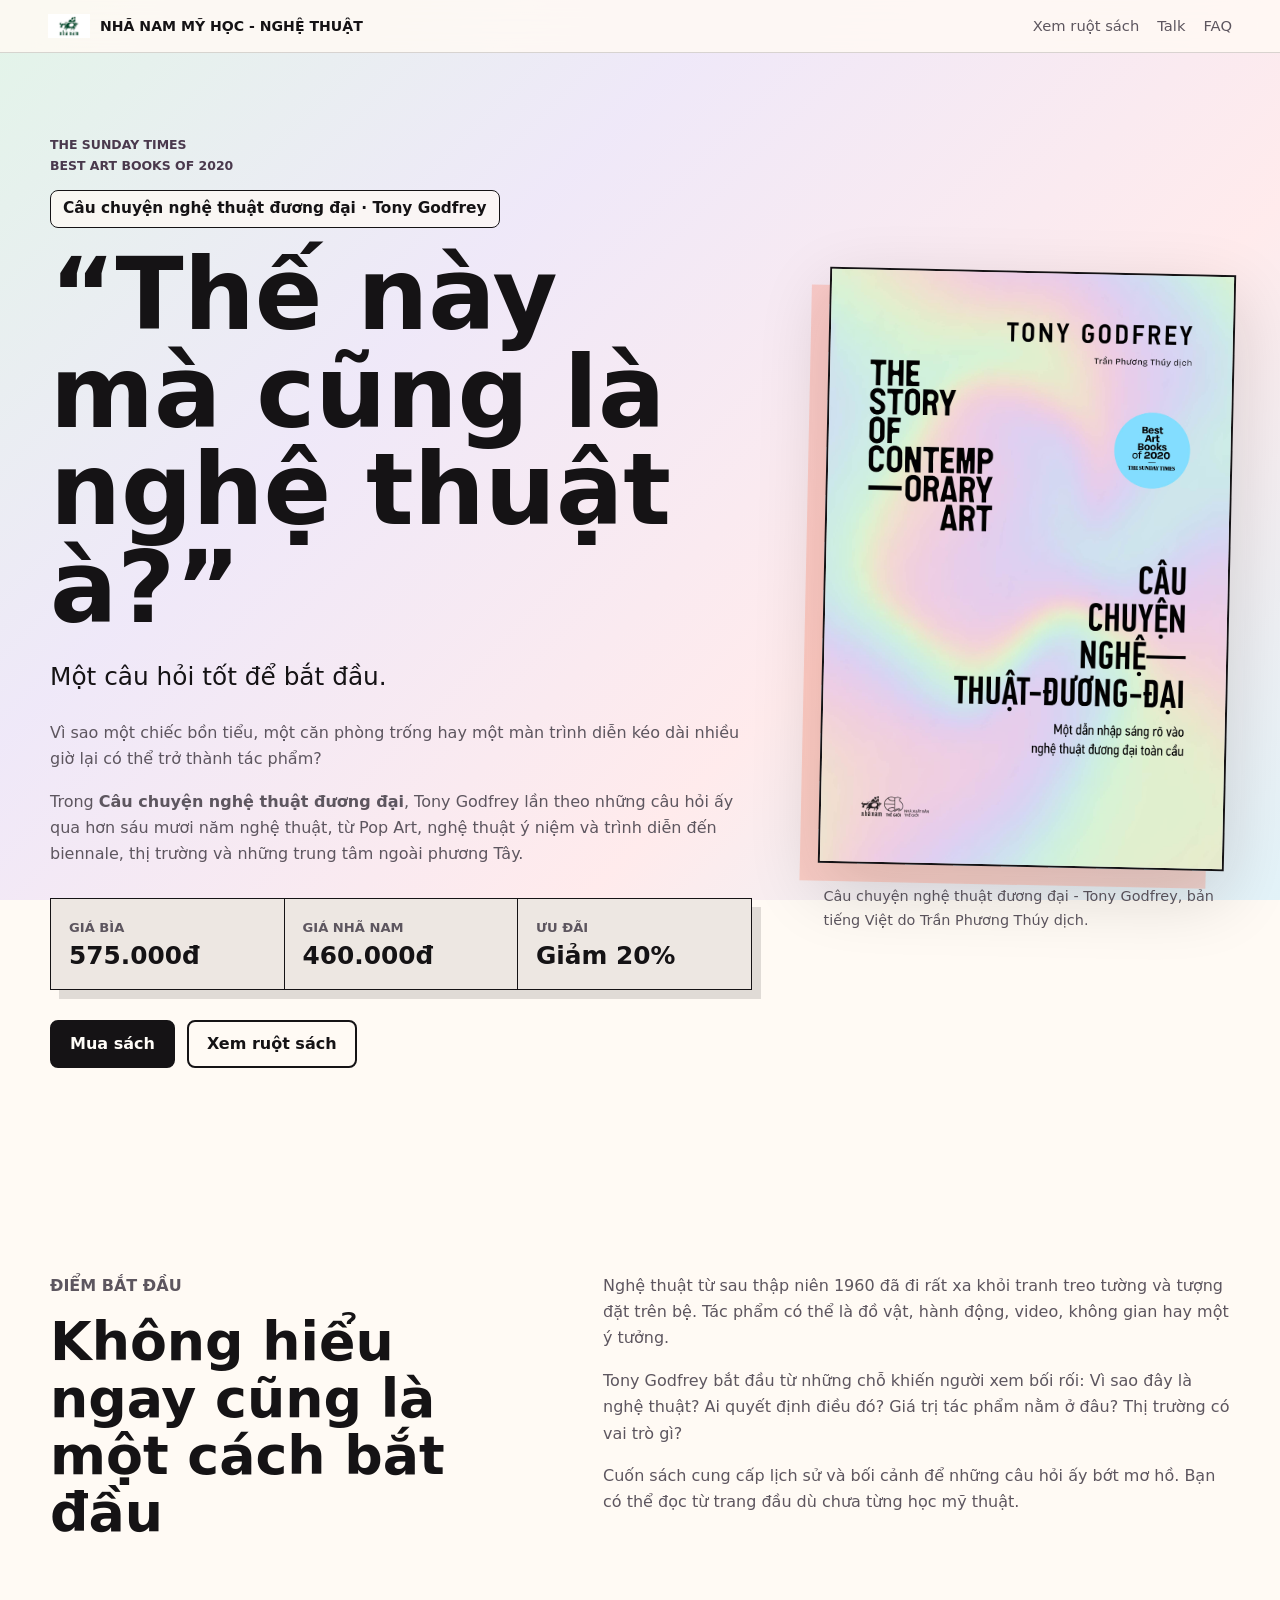
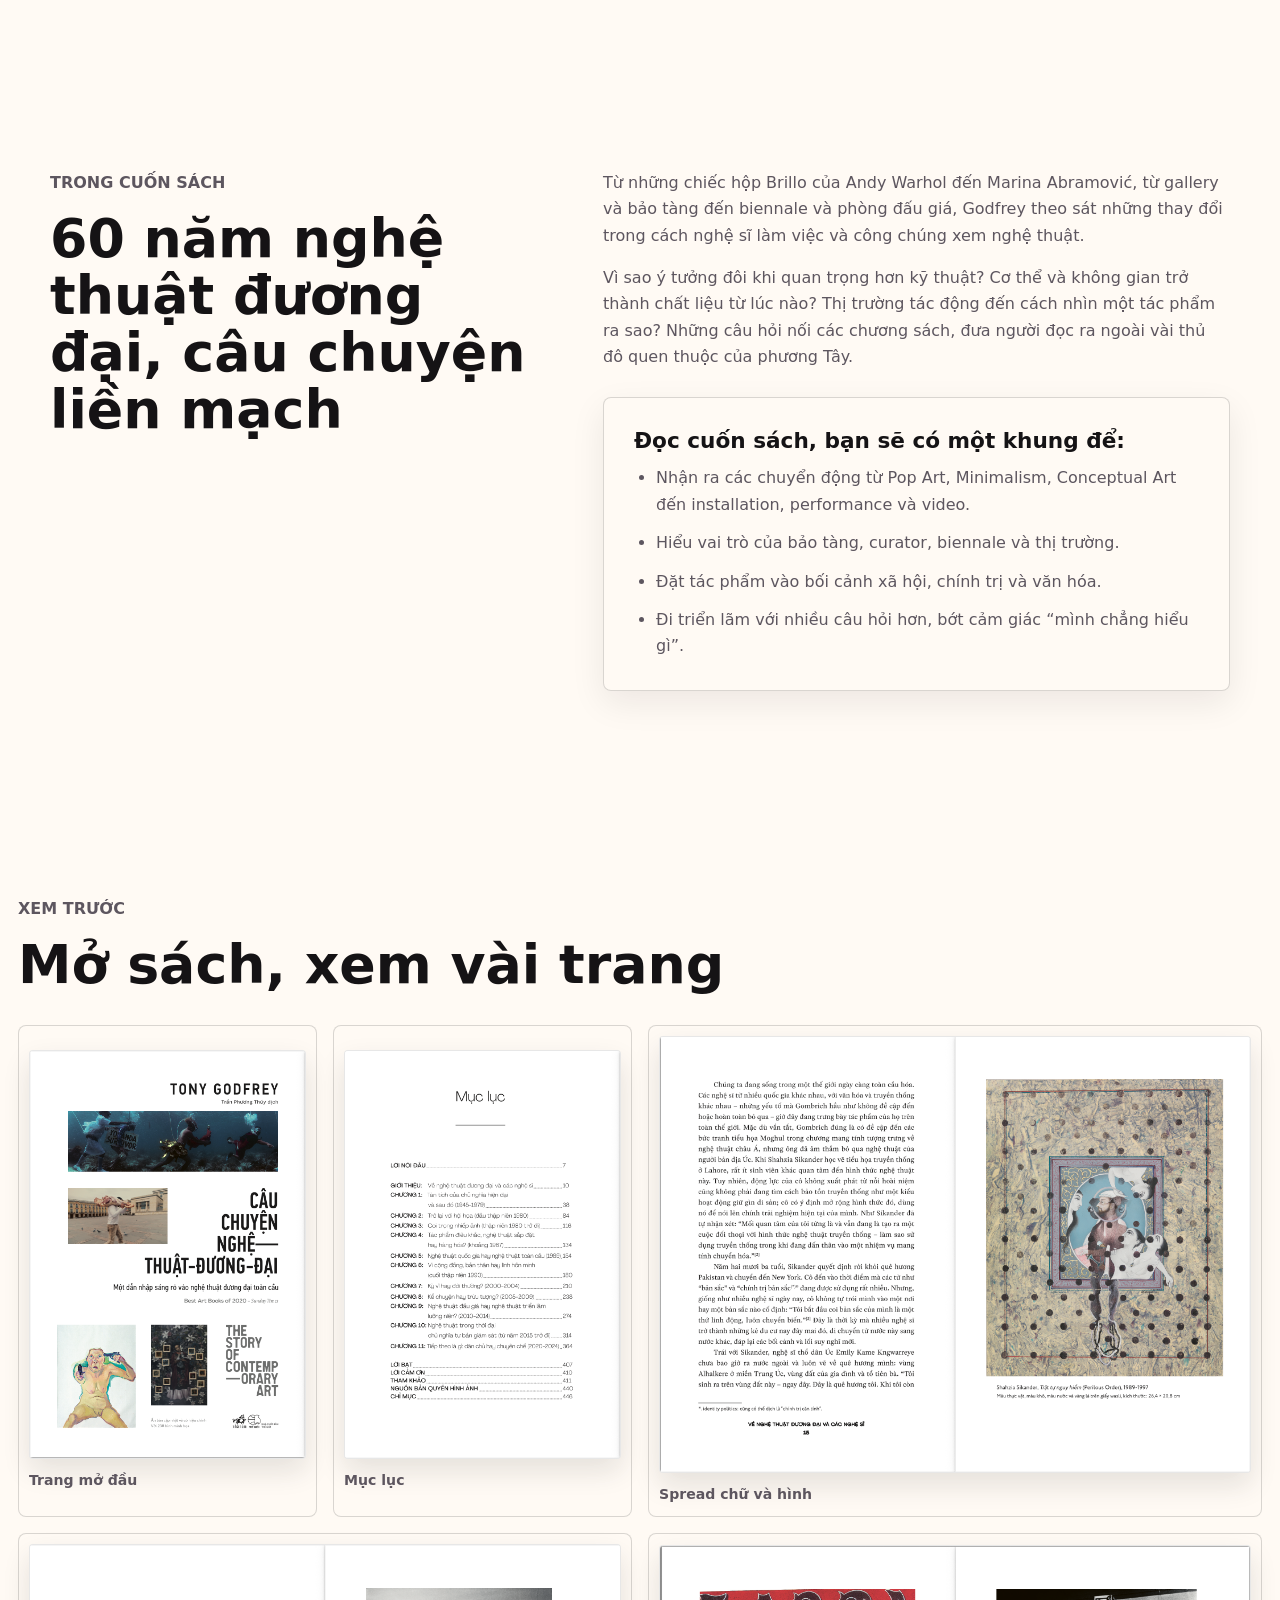
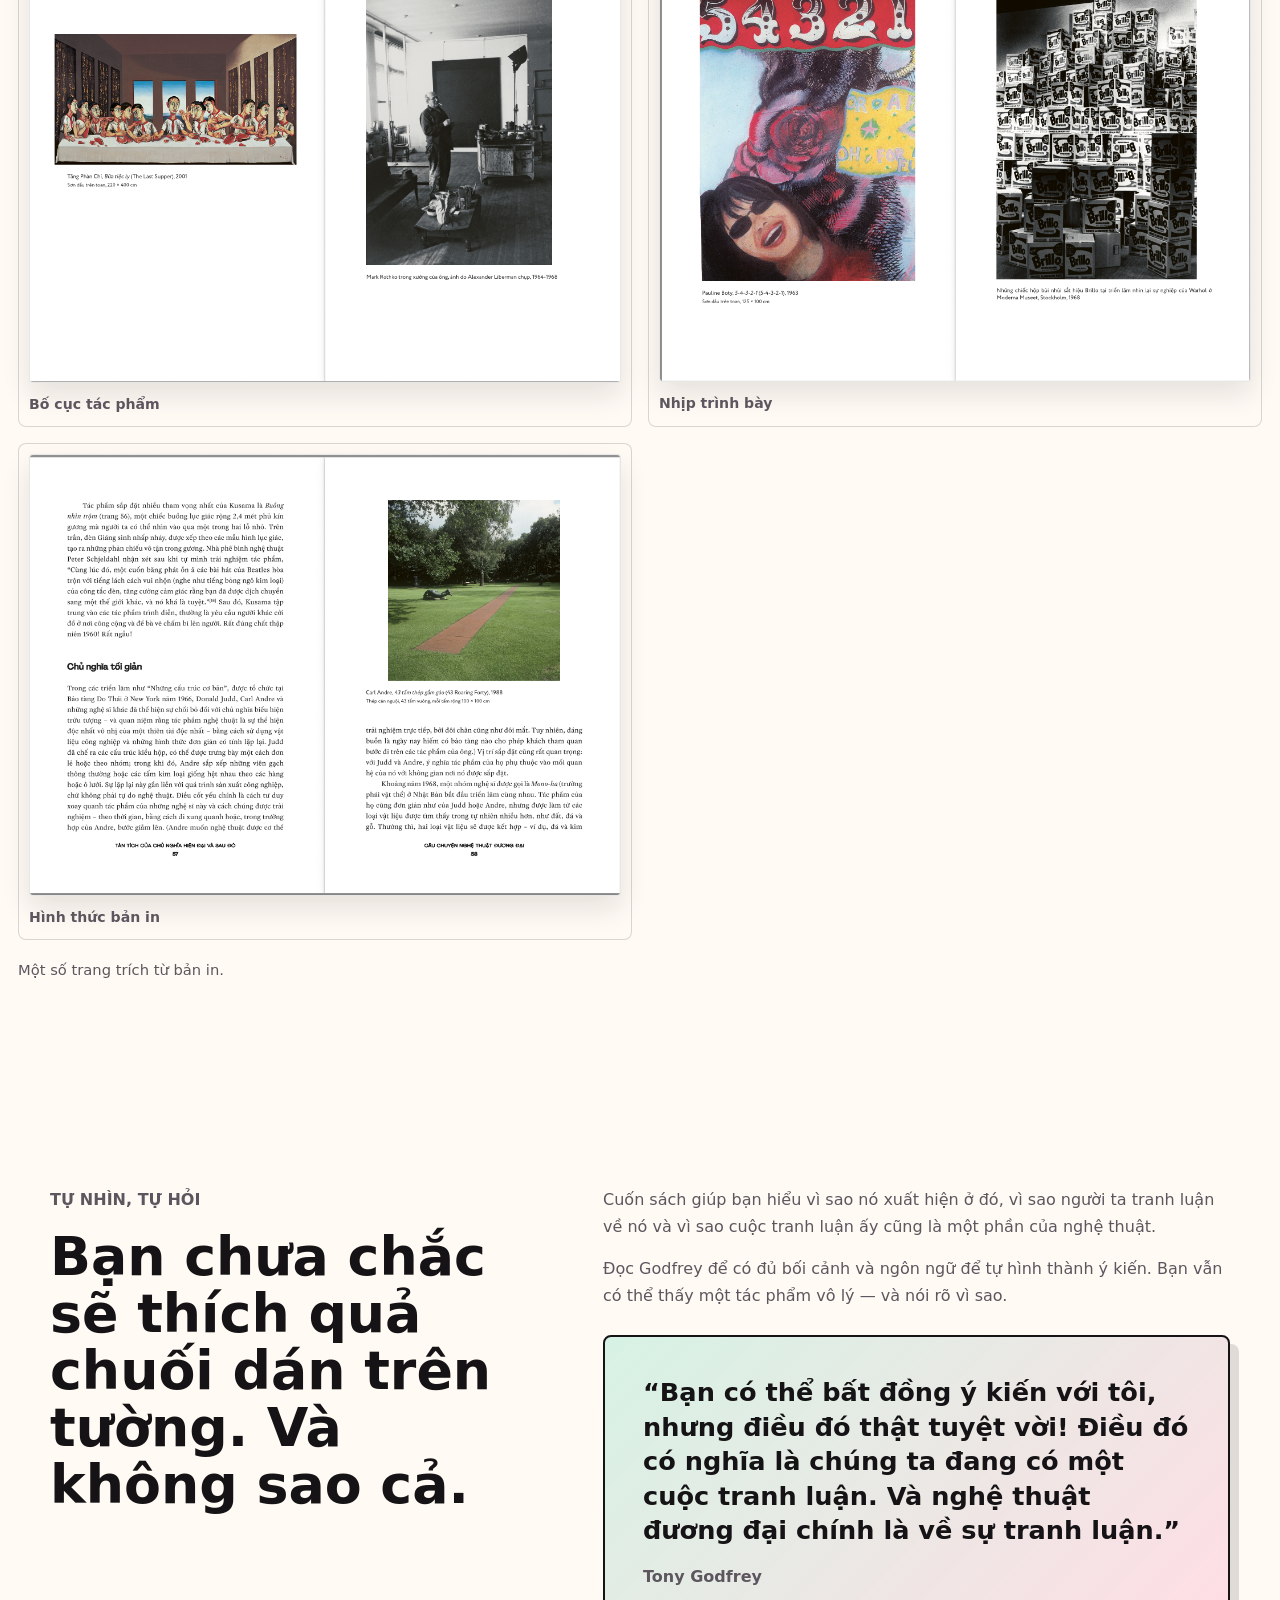
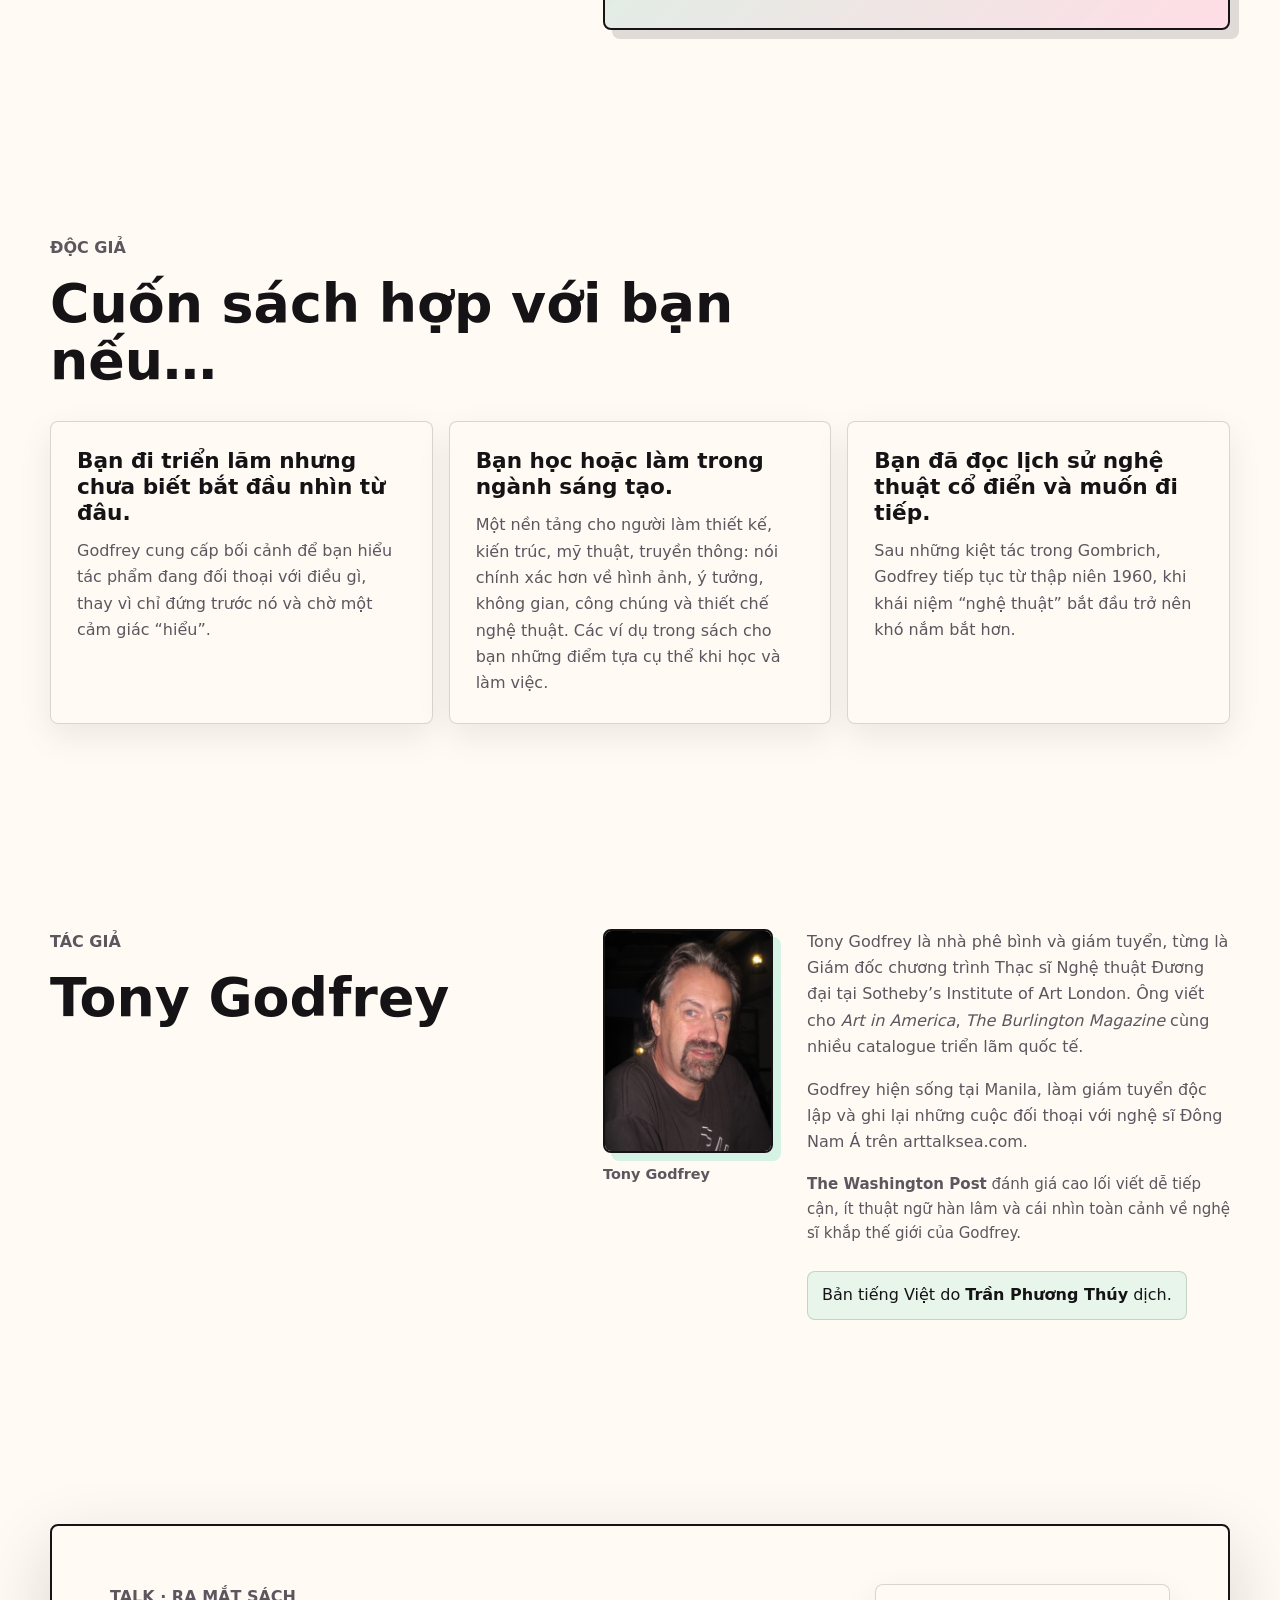
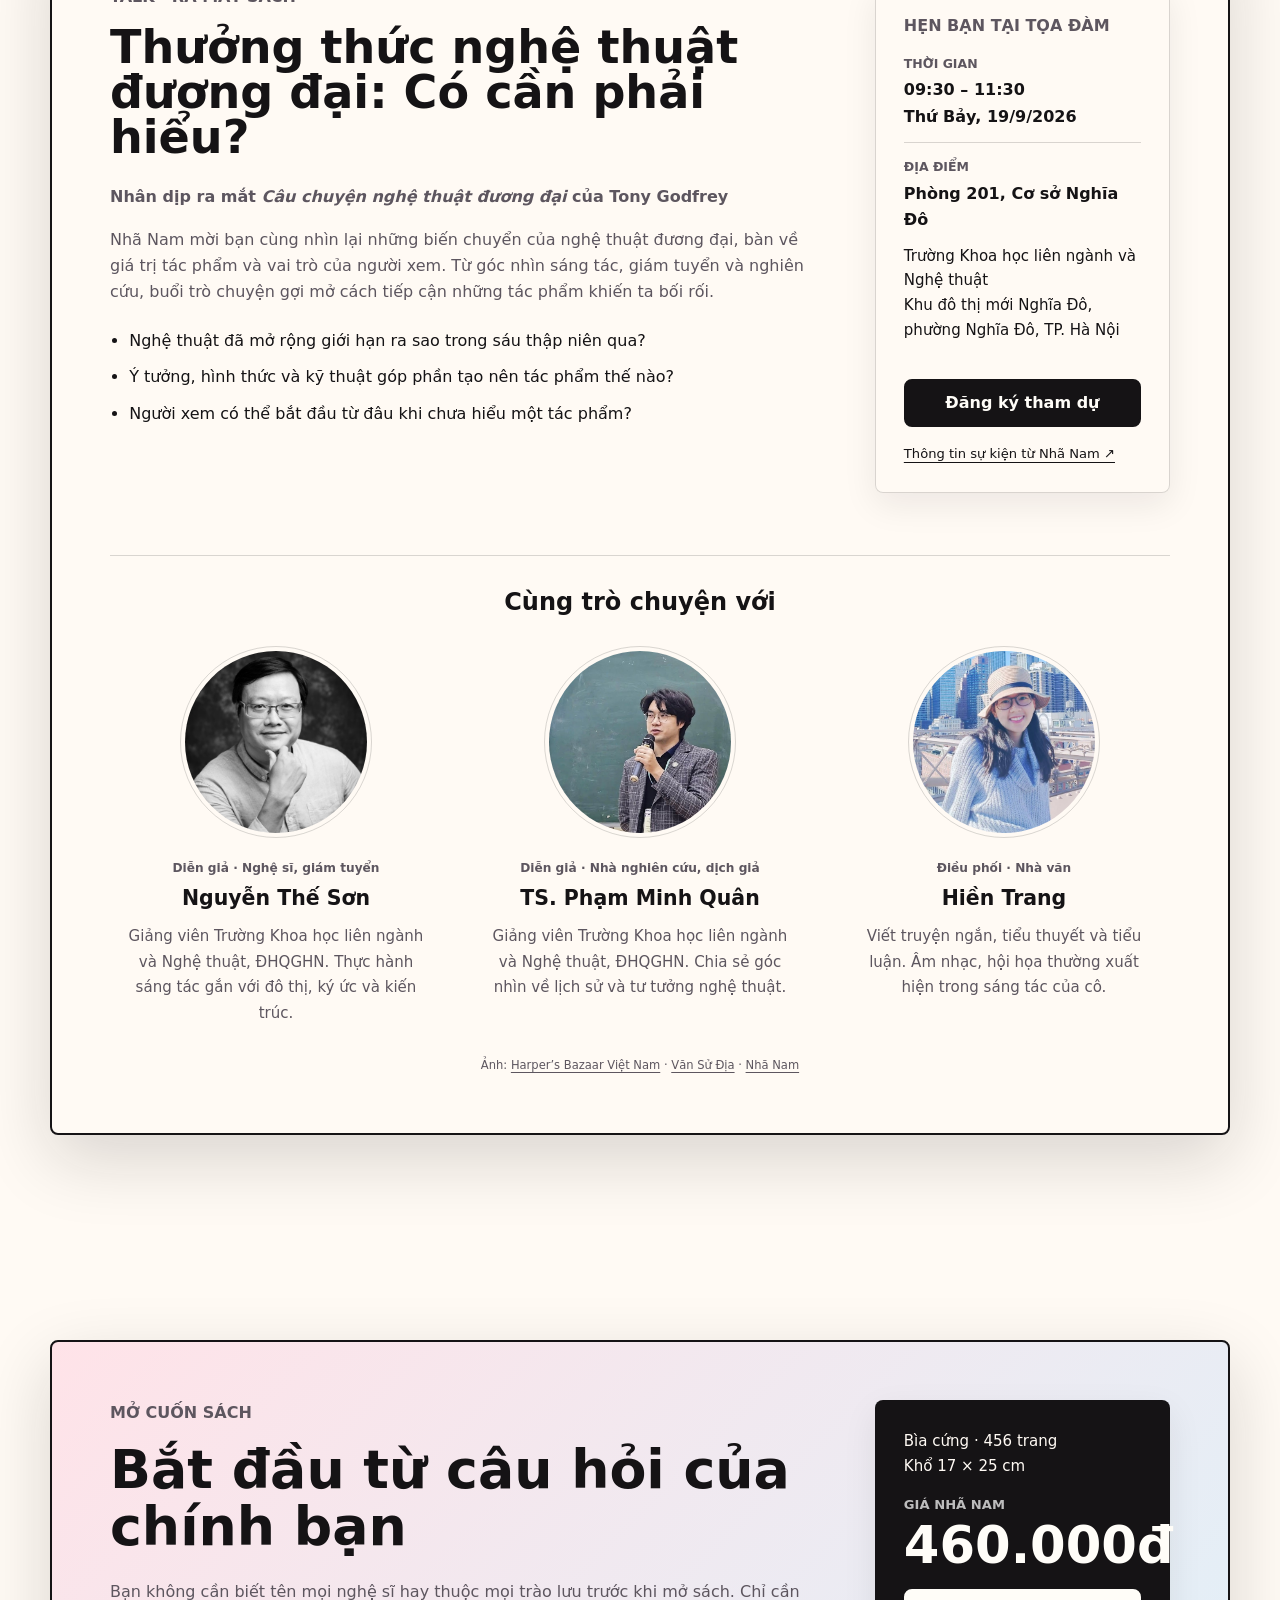
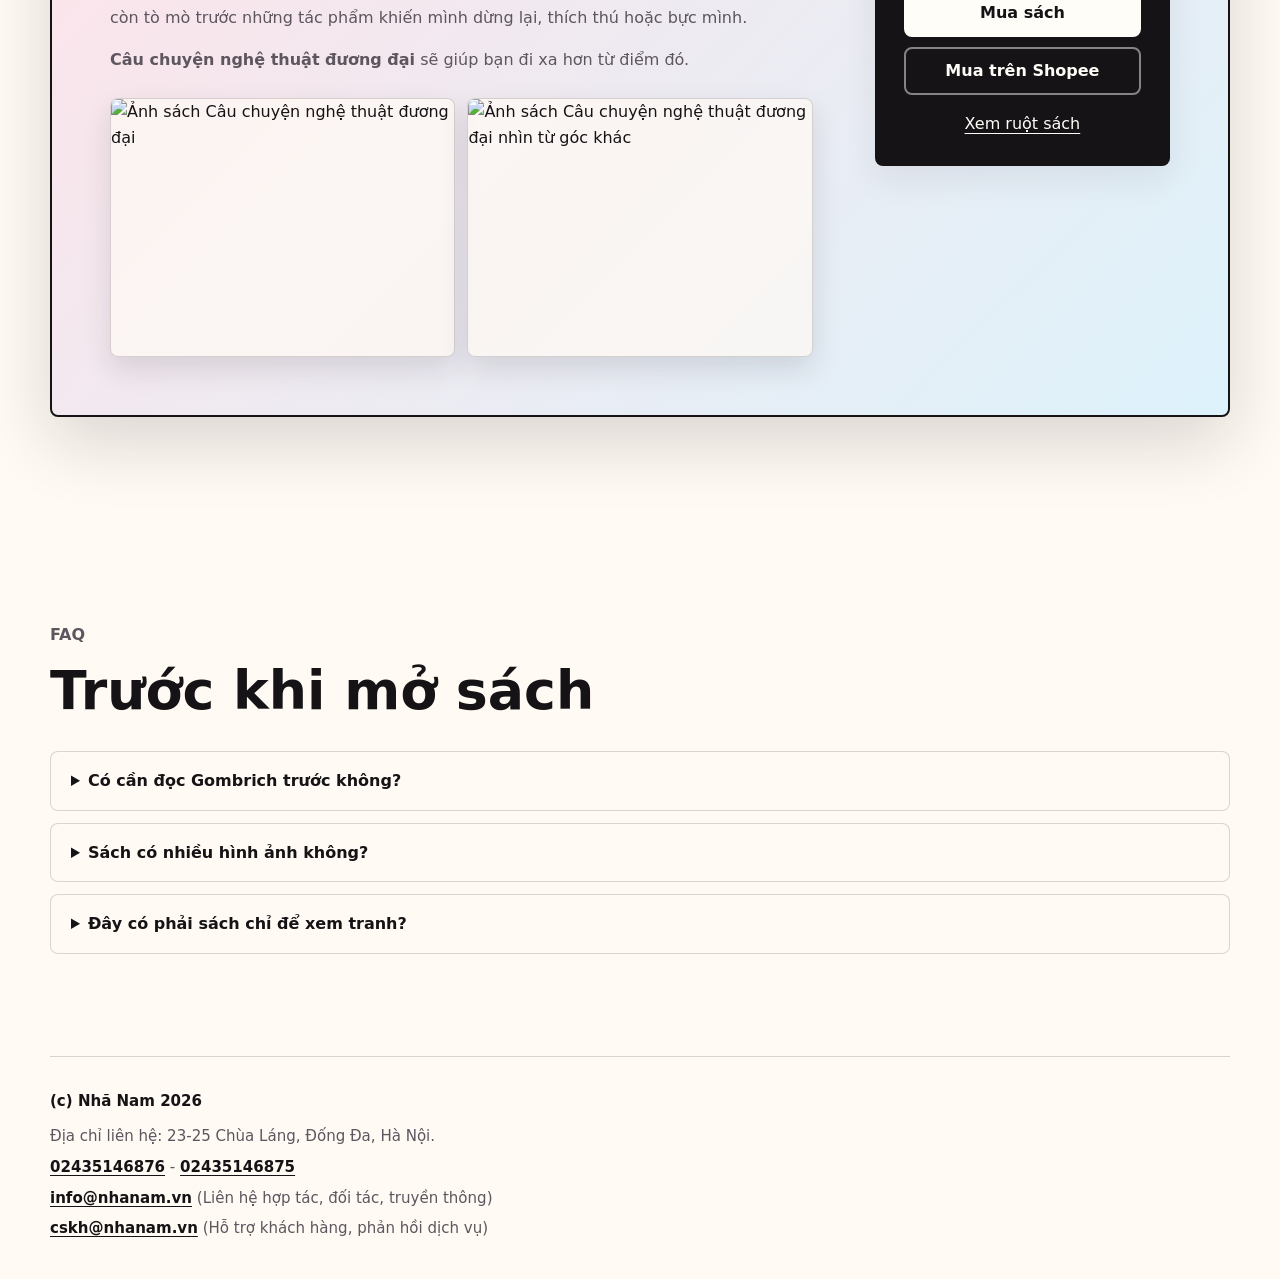
==== commit 1a110532: "Tighten section heading and remove preview introduction" ====
--- a/index.html
+++ b/index.html
@@ -118,7 +118,7 @@
       <section class="section promise-section" id="promise">
         <div class="section-heading">
           <p class="eyebrow">Trong cuốn sách</p>
-          <h2>60 năm nghệ thuật đương đại, kể thành một câu chuyện có mạch</h2>
+          <h2>60 năm nghệ thuật đương đại, câu chuyện liền mạch</h2>
         </div>
         <div class="promise-grid">
           <div class="text-flow">
@@ -141,7 +141,6 @@
         <div class="section-heading compact">
           <p class="eyebrow">Xem trước</p>
           <h2>Mở sách, xem vài trang</h2>
-          <p>Lật qua mục lục, trang mở đầu và những trang chữ đi cùng tác phẩm để hình dung nhịp đọc của cuốn sách.</p>
         </div>
         <div class="preview-gallery" aria-label="Ảnh xem trước ruột sách">
           <figure>
